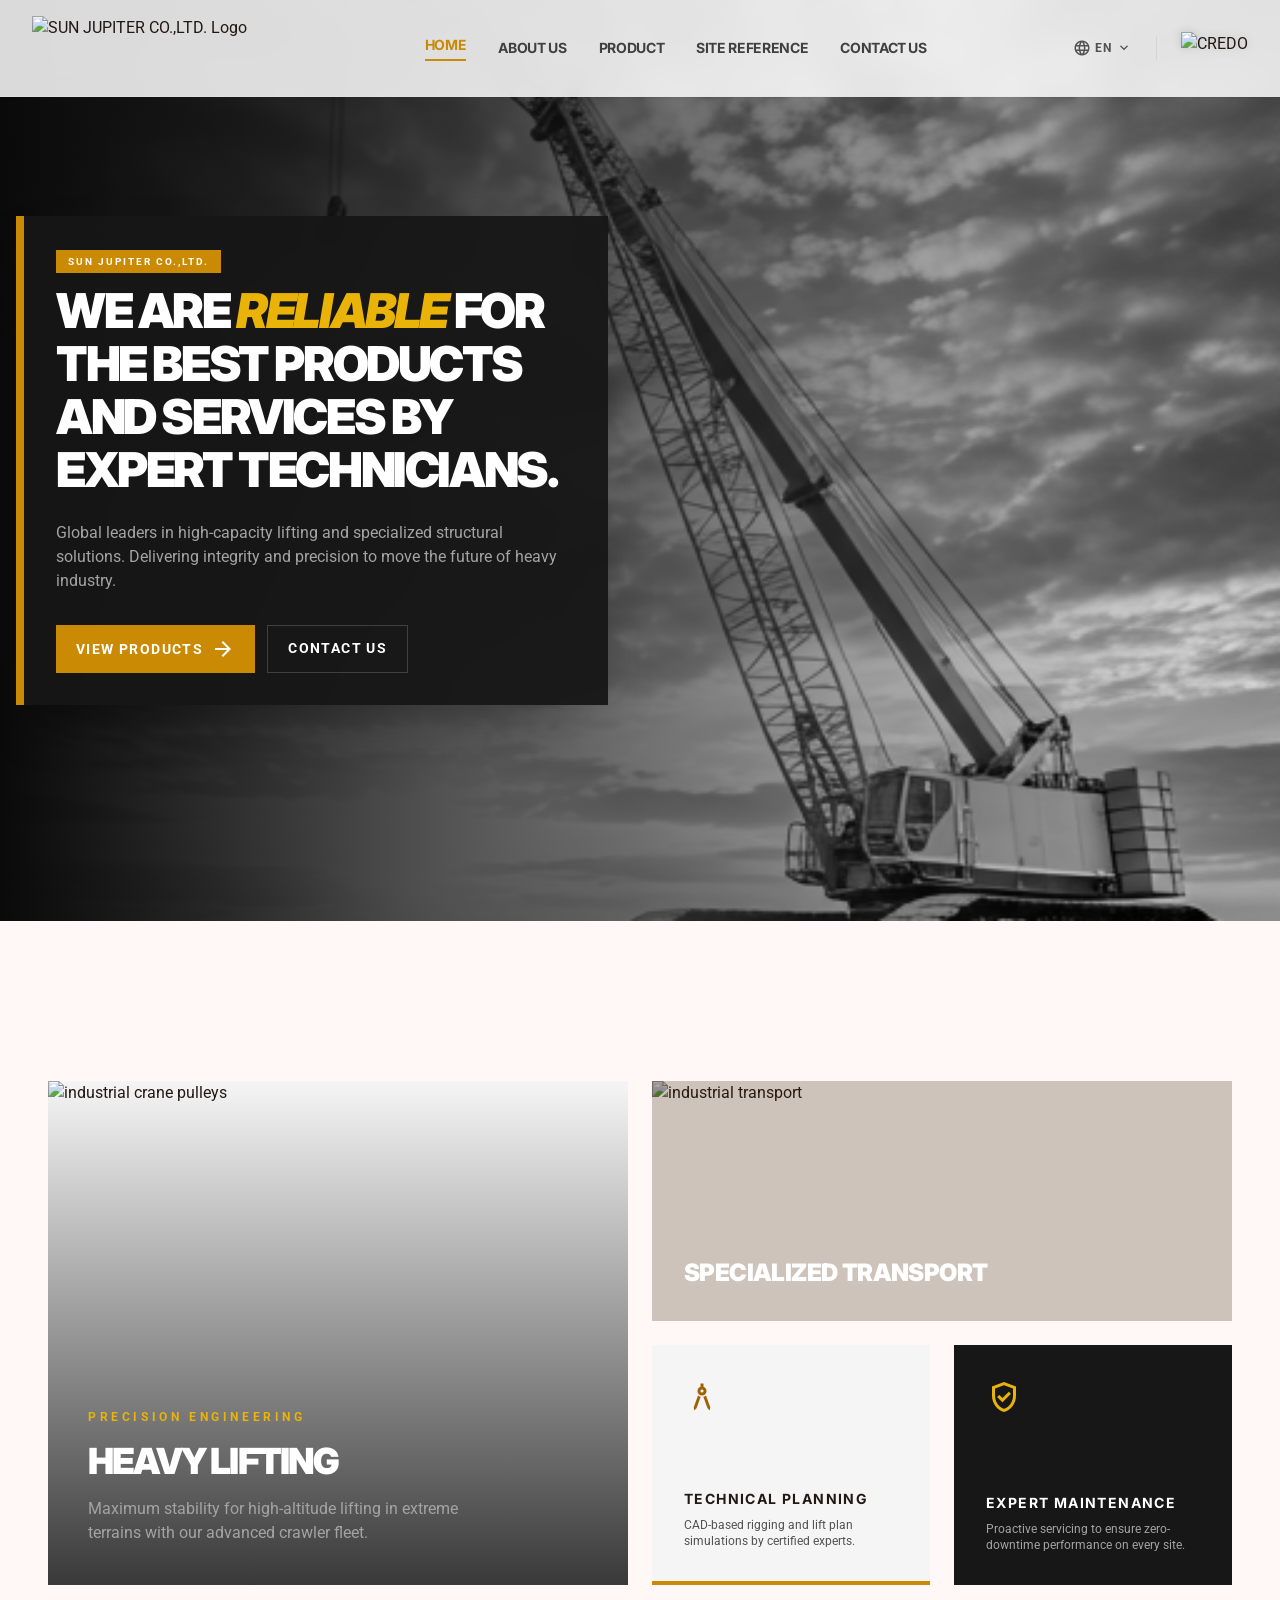
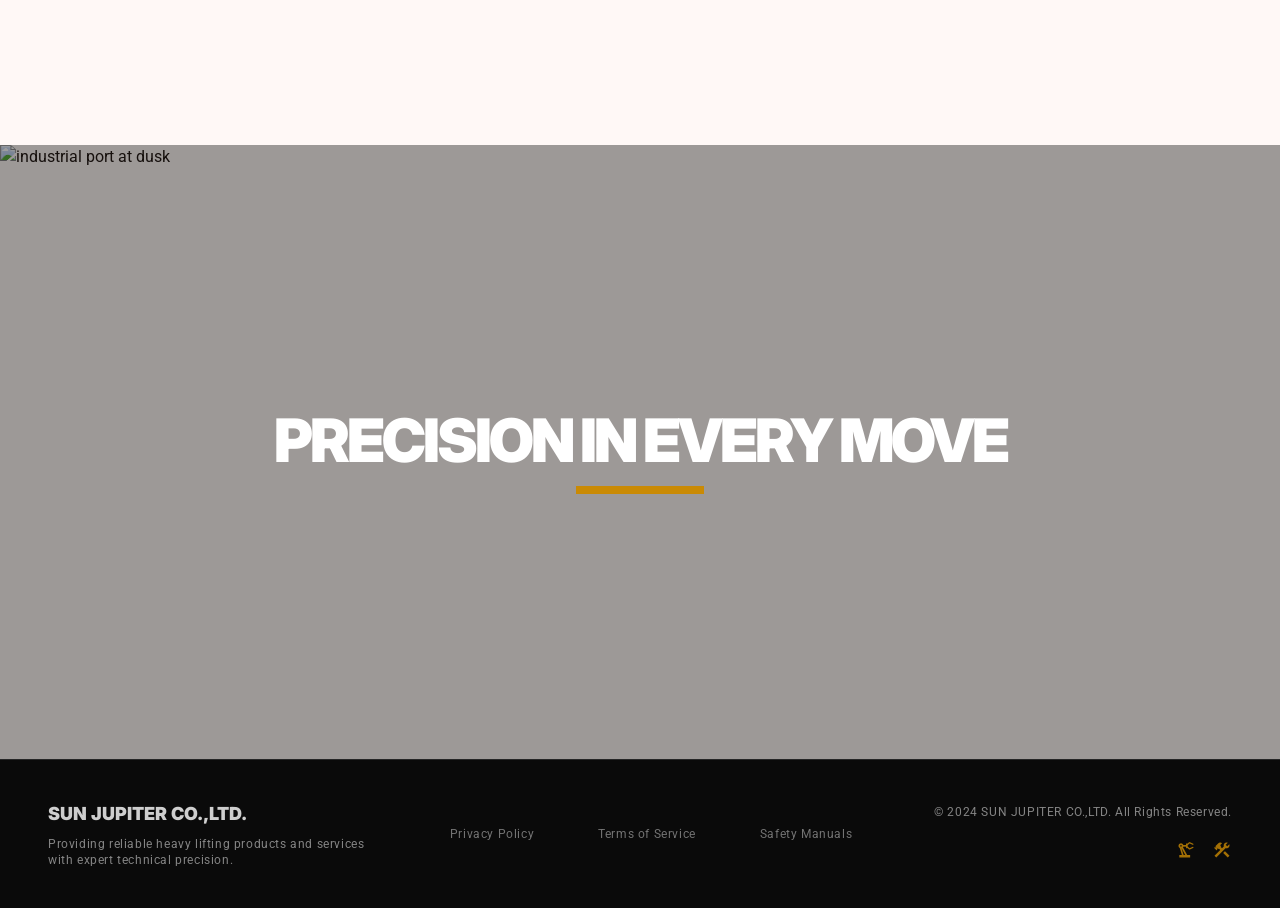
==== index.html @ 63dfa966 "Add files via upload" ====
<!DOCTYPE html>

<html class="light" lang="en"><head>
  <title>บริษัท ซัน จูปิเตอร์ จำกัด | Tower Crane, Construction Hoist, Concrete Machinery, SCM, QLCM, GJJ, ZSC</title>
  <link rel="icon" type="image/png" href="assets/favicon.png"/>
<link rel="preconnect" href="https://fonts.googleapis.com"/>
<link rel="preconnect" href="https://fonts.gstatic.com" crossorigin/>
<meta charset="utf-8"/>
<link rel="preload" as="image" href="assets/hero.webp" fetchpriority="high"/>
<meta content="width=device-width, initial-scale=1.0" name="viewport"/>
<link href="https://fonts.googleapis.com/css2?family=Inter:wght@400;600;700;900&amp;family=Roboto:wght@400;500&amp;display=swap" rel="stylesheet" media="print" onload="this.media='all'"/>
<link href="https://fonts.googleapis.com/css2?family=Material+Symbols+Outlined:wght,FILL@100..700,0..1&amp;display=swap" rel="stylesheet" media="print" onload="this.media='all'"/>
<link rel="stylesheet" href="assets/tailwind.css"/>
<style>
    /* ── Typography & icons ──────────────────────────────────────── */
    .material-symbols-outlined { font-variation-settings: 'FILL' 0, 'wght' 400, 'GRAD' 0, 'opsz' 24; }
    body { font-family: 'Roboto', sans-serif; }
    h1, h2, h3, h4 { font-family: 'Inter', sans-serif; }
</style>

<script id="spa-router">
if (!window.spaRouterLoaded) {
    window.spaRouterLoaded = true;
    window.spaCache = {};

    document.addEventListener('mouseover', (e) => {
        const link = e.target.closest('a');
        if (!link) return;
        const href = link.getAttribute('href');
        if (!href || href.startsWith('http') || href.startsWith('#') || href.startsWith('mailto:')) return;
        
        const cleanHref = href.split('?')[0].split('#')[0];
        if (!window.spaCache[cleanHref]) {
            window.spaCache[cleanHref] = fetch(href).then(r => r.text()).catch(() => null);
        }
    });
    
    window.navigateToSPA = async (url, useTransition = true) => {
        try {
            const cleanUrl = url.split('?')[0].split('#')[0];
            let text;
            if (window.spaCache && window.spaCache[cleanUrl]) {
                text = await window.spaCache[cleanUrl];
            } else {
                const response = await fetch(url);
                text = await response.text();
            }
            if (!text) { window.location.href = url; return; }
            
            const doc = new DOMParser().parseFromString(text, 'text/html');
            
            const performSwap = () => {
                // Extract all script text BEFORE DOM swap (replaceWith moves main out of doc)
                const scriptTexts = Array.from(doc.querySelectorAll('body script:not([src])')).map(s => s.textContent);

                const currentMain = document.querySelector('main');
                const newMain = doc.querySelector('main');
                if (currentMain && newMain) {
                    currentMain.replaceWith(newMain);
                } else {
                    window.location.href = url; return;
                }
                
                const currentNav = document.querySelector('nav');
                const newNav = doc.querySelector('nav');
                if (currentNav && newNav) {
                    currentNav.innerHTML = newNav.innerHTML;
                }

                const currentFooter = document.querySelector('footer');
                const newFooter = doc.querySelector('footer');
                if (currentFooter && newFooter) {
                    currentFooter.replaceWith(newFooter);
                }

                document.title = doc.title;

                // Inject/replace out-of-main body elements from fetched doc (modals, overlays, etc.)
                // These are outside <main> so replaceWith(newMain) doesn't move them automatically
                Array.from(doc.body.children).forEach(el => {
                    const tag = el.tagName.toLowerCase();
                    if (tag === 'script' || tag === 'main' || tag === 'nav' || tag === 'footer' || tag === 'noscript') return;
                    const existingEl = el.id ? document.getElementById(el.id) : null;
                    if (existingEl) {
                        existingEl.replaceWith(el);
                    } else {
                        document.body.appendChild(el);
                    }
                });

                // Re-execute scripts (using pre-extracted text to avoid missing in-main scripts)
                scriptTexts.forEach(text => {
                    const newScript = document.createElement('script');
                    newScript.textContent = text;
                    document.body.appendChild(newScript);
                });

                if (window.tailwind && typeof window.tailwind.refresh === 'function') {
                    window.tailwind.refresh();
                }
                setTimeout(() => {
                    document.querySelectorAll('[class*="animate-"]').forEach(el => {
                        const cls = [...el.classList].find(c => c.startsWith('animate-'));
                        if (cls) { el.classList.remove(cls); void el.offsetWidth; el.classList.add(cls); }
                    });
                    document.querySelectorAll('.slide-in-left').forEach(el => {
                        el.style.animation = 'none';
                        void el.offsetHeight;
                        el.style.animation = '';
                    });
                }, 50);
                // Re-initialize tab UI after SPA swap (ensures brand tabs work without reload)
                setTimeout(() => {
                    const firstTabCard = document.querySelector('.tab-card');
                    if (firstTabCard && typeof switchTab === 'function') {
                        const tabId = firstTabCard.id.replace('tab-', '');
                        switchTab(tabId, false);
                    }
                }, 200);
                
                if (url.includes('#')) {
                    const hash = url.split('#')[1];
                    const target = document.getElementById(hash);
                    if (target) {
                        target.scrollIntoView({ behavior: 'auto', block: 'start' });
                        return;
                    }
                }
                window.scrollTo(0, 0);
                // Re-apply language after SPA swap
                if (window.applyTranslations) window.applyTranslations();
            };

            // Trigger exit animation if hero-slider exists
            const slider = document.getElementById('hero-slider');
            if (slider && useTransition) {
                slider.classList.add('anim-out');
                await new Promise(r => setTimeout(r, 380));
            }

            window.history.pushState({}, '', url);
            if (document.startViewTransition && useTransition) {
                document.startViewTransition(() => performSwap());
            } else {
                performSwap();
            }
            
        } catch (e) {
            window.location.href = url; 
        }
    };
    
    document.addEventListener('click', (e) => {
        if (e.defaultPrevented) return;
        const link = e.target.closest('a');
        if (!link) return;
        const href = link.getAttribute('href');
        if (!href || href.startsWith('http') || href.startsWith('mailto:')) return;
        
        e.preventDefault();
        
        if (href.startsWith('#')) {
            const tgt = document.querySelector(href);
            if (tgt) {
                tgt.scrollIntoView({ behavior: 'smooth' });
                window.history.pushState({}, '', window.location.pathname + href);
            }
            return;
        }

        window.navigateToSPA(href, true);
    });
    
    window.addEventListener('popstate', () => {
        window.location.reload();
    });
}
</script>
<script src="assets/lang.js" defer></script>
  <meta name="description" content="Sun Jupiter Co., Ltd. — leading supplier of construction hoists, tower cranes, and concrete machinery in Thailand. Quality equipment, expert service."/>
  <meta name="robots" content="index, follow"/>
  <link rel="canonical" href="https://www.sunjupiter.co.th/"/>
</head>
<body class="bg-surface text-on-surface antialiased">
<a href="#main-content" class="sr-only focus:not-sr-only focus:fixed focus:top-4 focus:left-4 focus:z-[100] focus:bg-yellow-600 focus:text-white focus:px-4 focus:py-2 focus:font-bold focus:rounded">Skip to main content</a>
<!-- TopNavBar (Updated with components_16 and image_6) -->
<nav aria-label="Main navigation" class="fixed top-0 w-full z-50 bg-white/85 backdrop-blur-md shadow-sm border-b border-neutral-200/50 flex justify-between items-center px-8 py-4 max-w-none transition-all duration-300">
<a href="index.html" class="flex items-center transition-transform hover:scale-105 ml-6" onclick="if(window.navigateToSPA){event.preventDefault();window.navigateToSPA('index.html')}" aria-label="SUN JUPITER CO.,LTD. — Go to homepage">
<img loading="eager" alt="SUN JUPITER CO.,LTD. Logo" class="h-10 md:h-16 w-auto object-contain mobile-logo-sm" src="assets/sunjupiter-logo.webp"/>
</a>
<div class="hidden md:flex items-center space-x-8 font-headline font-bold tracking-tight text-sm uppercase">
<a class="text-yellow-600 border-b-2 border-yellow-600 pb-1 transition-all duration-300" href="index.html">Home</a>
<a class="text-neutral-700 hover:text-yellow-600 transition-colors transition-all duration-300" href="about.html">About Us</a>
<a class="text-neutral-700 hover:text-yellow-600 transition-colors transition-all duration-300" href="product.html">Product</a>
<a class="text-neutral-700 hover:text-yellow-600 transition-colors transition-all duration-300" href="site-reference.html">Site Reference</a>
<a class="text-neutral-700 hover:text-yellow-600 transition-colors transition-all duration-300" href="contact.html">Contact Us</a>
</div>
<div class="flex items-center gap-6">
<div class="mobile-center-abs relative group">
<button class="flex items-center gap-1 text-xs font-bold text-neutral-600 hover:text-yellow-600 uppercase tracking-widest transition-colors py-2" aria-label="Select language" aria-haspopup="true" aria-expanded="false">
<span class="material-symbols-outlined text-[18px]" aria-hidden="true">language</span>
EN
<span class="material-symbols-outlined text-[16px] transition-transform group-hover:rotate-180" aria-hidden="true">expand_more</span>
</button>
<div class="absolute right-0 top-full w-32 bg-white border border-neutral-100 shadow-xl rounded-md overflow-hidden opacity-0 invisible group-hover:opacity-100 group-hover:visible transition-all duration-200">
<a href="#" class="block px-4 py-3 text-xs text-neutral-700 hover:bg-neutral-50 hover:text-yellow-600 font-bold tracking-wider" data-lang="en" onclick="event.preventDefault();window.setLanguage('en')">
English
</a>
<a href="#" class="block px-4 py-3 text-xs text-neutral-700 hover:bg-neutral-50 hover:text-yellow-600 font-bold tracking-wider" data-lang="th" onclick="event.preventDefault();window.setLanguage('th')">
ภาษาไทย
</a>
</div>
</div>
<div class="h-6 w-px bg-neutral-300 hidden md:block"></div>
<img src="assets/credo.webp" alt="CREDO" class="hidden lg:block h-8 w-auto object-contain icon-drop-shadow">
<button class="md:hidden flex flex-col items-center justify-center" id="hamburger-btn" aria-label="Open navigation menu" onclick="toggleNavOverlay(true)" style="gap:5px;width:38px;height:38px;border:2px solid #a3a3a3;border-radius:6px;background:transparent;cursor:pointer;flex-shrink:0;transition:border-color 0.2s" onmouseover="this.style.borderColor='#ca8a04'" onmouseout="this.style.borderColor='#a3a3a3'">
  <span style="display:block;width:16px;height:2px;background:#404040;border-radius:1px"></span>
  <span style="display:block;width:16px;height:2px;background:#404040;border-radius:1px"></span>
  <span style="display:block;width:16px;height:2px;background:#404040;border-radius:1px"></span>
</button>
</div>
</nav>
<div id="nav-overlay" style="display:none;opacity:0;transition:opacity 0.35s ease;position:fixed;inset:0;z-index:60;background:#0a0a0a;flex-direction:column;align-items:center;justify-content:center">
  <button onclick="toggleNavOverlay(false)" aria-label="Close menu" style="position:absolute;top:24px;right:32px;background:none;border:none;cursor:pointer;color:#fff;line-height:1;padding:8px">
    <span class="material-symbols-outlined" style="font-size:32px">close</span>
  </button>
  <div style="display:flex;flex-direction:column;align-items:flex-start;gap:28px;padding:48px 32px">
    <span style="font-size:clamp(28px,5vw,52px);font-weight:900;text-transform:uppercase;letter-spacing:-0.02em;color:#ca8a04">Home</span>
    <a href="about.html" onclick="navOverlayGo(event,'about.html')" style="font-size:clamp(28px,5vw,52px);font-weight:900;text-transform:uppercase;letter-spacing:-0.02em;color:#fff;text-decoration:none;transition:color 0.2s" onmouseover="this.style.color='#ca8a04'" onmouseout="this.style.color='#fff'">About Us</a>
    <a href="product.html" onclick="navOverlayGo(event,'product.html')" style="font-size:clamp(28px,5vw,52px);font-weight:900;text-transform:uppercase;letter-spacing:-0.02em;color:#fff;text-decoration:none;transition:color 0.2s" onmouseover="this.style.color='#ca8a04'" onmouseout="this.style.color='#fff'">Product</a>
    <a href="site-reference.html" onclick="navOverlayGo(event,'site-reference.html')" style="font-size:clamp(28px,5vw,52px);font-weight:900;text-transform:uppercase;letter-spacing:-0.02em;color:#fff;text-decoration:none;transition:color 0.2s" onmouseover="this.style.color='#ca8a04'" onmouseout="this.style.color='#fff'">Site Reference</a>
    <a href="contact.html" onclick="navOverlayGo(event,'contact.html')" style="font-size:clamp(28px,5vw,52px);font-weight:900;text-transform:uppercase;letter-spacing:-0.02em;color:#fff;text-decoration:none;transition:color 0.2s" onmouseover="this.style.color='#ca8a04'" onmouseout="this.style.color='#fff'">Contact Us</a>
  </div>
</div>
<main id="main-content" class="pt-20 md:pt-32">
<!-- Hero Section: Updated text -->
<section class="relative min-h-[500px] md:min-h-[921px] flex items-center overflow-hidden">
<div class="absolute inset-0 z-0">
<img loading="eager" fetchpriority="high" alt="massive industrial crawler crane at dawn with dramatic lighting" class="w-full h-full object-cover grayscale brightness-50" data-alt="massive industrial crawler crane at dawn with dramatic lighting" src="assets/hero.webp" decoding="async"/>
<div class="absolute inset-0 bg-gradient-to-r from-neutral-950 via-neutral-900/60 to-transparent"></div>
</div>
<div class="container mx-auto px-4 md:px-8 relative z-10 grid grid-cols-12 gap-0 md:gap-16 items-center">
<div class="col-span-12 md:col-span-7 lg:col-span-6 bg-neutral-900/95 backdrop-blur-md p-5 md:p-8 shadow-2xl border-l-8 border-yellow-600">
<span class="inline-block px-3 py-1 bg-yellow-600 text-white text-[10px] font-bold uppercase tracking-[0.2em] mb-3 md:mb-4 slide-in-left delay-100">SUN JUPITER CO.,LTD.</span>
<h1 class="text-lg md:text-5xl font-black text-white leading-[1.1] tracking-tighter mb-4 md:mb-6 uppercase slide-in-left delay-200">We are <span class="text-yellow-500 italic">reliable</span> for the best products and services by expert technicians.</h1>
<p class="text-sm md:text-base text-neutral-400 font-body mb-8 max-w-lg leading-relaxed slide-in-left delay-350">Global leaders in high-capacity lifting and specialized structural solutions. Delivering integrity and precision to move the future of heavy industry.</p>
<div class="flex flex-wrap gap-3 md:gap-4 slide-in-left delay-500">
<a href="product.html#expertise-catalog" class="px-5 py-3 md:px-8 md:py-4 bg-yellow-600 text-white font-bold uppercase tracking-widest text-xs md:text-sm rounded-none hover:bg-yellow-500 hover:-translate-y-1 transition-all flex items-center gap-2">
                            View Products <span class="material-symbols-outlined">arrow_forward</span>
</a>
<a href="contact.html" class="px-5 py-3 md:px-8 md:py-4 border border-neutral-700 text-white font-bold uppercase tracking-widest text-xs md:text-sm rounded-none hover:bg-neutral-800 transition-all">
                            Contact Us
</a>
</div>
</div>
</div>
</section>
<!-- Bento Grid: Capabilities -->
<section class="py-32 md:py-40 px-8 bg-surface">
<div class="container mx-auto">
<div class="grid grid-cols-1 md:grid-cols-4 gap-6">
<!-- Large Card -->
<div class="md:col-span-2 md:row-span-2 relative group overflow-hidden bg-neutral-100 min-h-[500px]">
<img loading="lazy" alt="industrial crane pulleys" class="absolute inset-0 w-full h-full object-cover transition-transform duration-700 group-hover:scale-105" data-alt="industrial crane pulleys" src="https://lh3.googleusercontent.com/aida-public/[base64]"/>
<div class="absolute inset-0 bg-gradient-to-t from-neutral-950 to-transparent opacity-80"></div>
<div class="absolute bottom-0 left-0 p-10 text-white">
<span class="text-yellow-500 font-bold tracking-[0.3em] uppercase text-xs mb-4 block">Precision Engineering</span>
<h3 class="text-4xl font-black uppercase mb-4 tracking-tighter">Heavy Lifting</h3>
<p class="text-neutral-400 max-w-sm font-body">Maximum stability for high-altitude lifting in extreme terrains with our advanced crawler fleet.</p>
</div>
</div>
<!-- Top Small Card -->
<div class="md:col-span-2 relative group overflow-hidden bg-neutral-200 h-[240px]">
<img loading="lazy" alt="industrial transport" class="absolute inset-0 w-full h-full object-cover grayscale brightness-75 transition-transform duration-700 group-hover:scale-105" data-alt="industrial transport" src="https://lh3.googleusercontent.com/aida-public/[base64]"/>
<div class="absolute inset-0 bg-yellow-900/20 group-hover:bg-transparent transition-colors"></div>
<div class="absolute inset-0 flex flex-col justify-end p-8">
<h3 class="text-2xl font-black text-white uppercase tracking-tight">Specialized Transport</h3>
</div>
</div>
<!-- Bottom Small Cards -->
<div class="relative group overflow-hidden bg-neutral-100 h-[240px] border-b-4 border-yellow-600">
<div class="p-8 h-full flex flex-col justify-between">
<span class="material-symbols-outlined text-yellow-700 text-4xl" data-weight="fill">architecture</span>
<div>
<h4 class="font-bold uppercase tracking-widest text-sm mb-2">Technical Planning</h4>
<p class="text-xs text-neutral-600 font-body">CAD-based rigging and lift plan simulations by certified experts.</p>
</div>
</div>
</div>
<div class="relative group overflow-hidden bg-neutral-900 h-[240px]">
<div class="p-8 h-full flex flex-col justify-between text-white">
<span class="material-symbols-outlined text-yellow-500 text-4xl" data-weight="fill">verified_user</span>
<div>
<h4 class="font-bold uppercase tracking-widest text-sm mb-2">Expert Maintenance</h4>
<p class="text-xs text-neutral-400 font-body">Proactive servicing to ensure zero-downtime performance on every site.</p>
</div>
</div>
</div>
</div>
</div>
</section>

<!-- Image Full Width Break -->
<section class="w-full h-[614px] relative">
<img loading="lazy" alt="industrial port at dusk" class="w-full h-full object-cover" data-alt="industrial port at dusk" src="https://lh3.googleusercontent.com/aida-public/[base64]"/>
<div class="absolute inset-0 bg-neutral-950/40 mix-blend-multiply"></div>
<div class="absolute inset-0 flex items-center justify-center">
<div class="text-center px-8">
<h2 class="text-4xl md:text-6xl font-black text-white uppercase tracking-tighter mb-4">Precision in Every Move</h2>
<div class="h-2 w-32 bg-yellow-600 mx-auto"></div>
</div>
</div>
</section>
</main>
<!-- Footer (Updated with components_16) -->
<footer class="bg-neutral-950 dark:bg-black w-full border-t border-neutral-800 flex flex-col md:flex-row justify-between items-center px-12 py-10">
<div class="mb-8 md:mb-0 opacity-80 hover:opacity-100 transition-all duration-300">
<span class="text-lg font-black text-white uppercase font-headline">SUN JUPITER CO.,LTD.</span>
<p class="font-['Work_Sans'] text-xs tracking-wider text-neutral-400 mt-2 max-w-xs">Providing reliable heavy lifting products and services with expert technical precision.</p>
</div>
<div class="flex flex-wrap justify-center gap-12 md:gap-16 mb-8 md:mb-0 font-['Work_Sans'] text-xs tracking-wider text-neutral-400">
<a class="text-neutral-500 hover:text-white transition-colors hover:underline decoration-yellow-500" href="#">Privacy Policy</a>
<a class="text-neutral-500 hover:text-white transition-colors hover:underline decoration-yellow-500" href="#">Terms of Service</a>
<a class="text-neutral-500 hover:text-white transition-colors hover:underline decoration-yellow-500" href="#">Safety Manuals</a>
</div>
<div class="text-center md:text-right opacity-80 hover:opacity-100 transition-all duration-300">
<p class="font-['Work_Sans'] text-xs tracking-wider text-neutral-400">© 2024 SUN JUPITER CO.,LTD. All Rights Reserved.</p>
<div class="flex justify-center md:justify-end gap-4 mt-4">
<span class="material-symbols-outlined text-yellow-600 text-xl">precision_manufacturing</span>
<span class="material-symbols-outlined text-yellow-600 text-xl">construction</span>
</div>
</div>
</footer>
<script>
function toggleNavOverlay(open) {
  const overlay = document.getElementById('nav-overlay');
  if (!overlay) return;
  if (open) {
    overlay.style.display = 'flex';
    document.body.style.overflow = 'hidden';
    setTimeout(function() { overlay.style.opacity = '1'; }, 10);
  } else {
    overlay.style.opacity = '0';
    document.body.style.overflow = '';
    setTimeout(function() { overlay.style.display = 'none'; }, 350);
  }
}
function navOverlayGo(e, url) {
  e.preventDefault();
  toggleNavOverlay(false);
  setTimeout(function() {
    window.navigateToSPA ? window.navigateToSPA(url, true) : (window.location.href = url);
  }, 370);
}
</script>
</body></html>
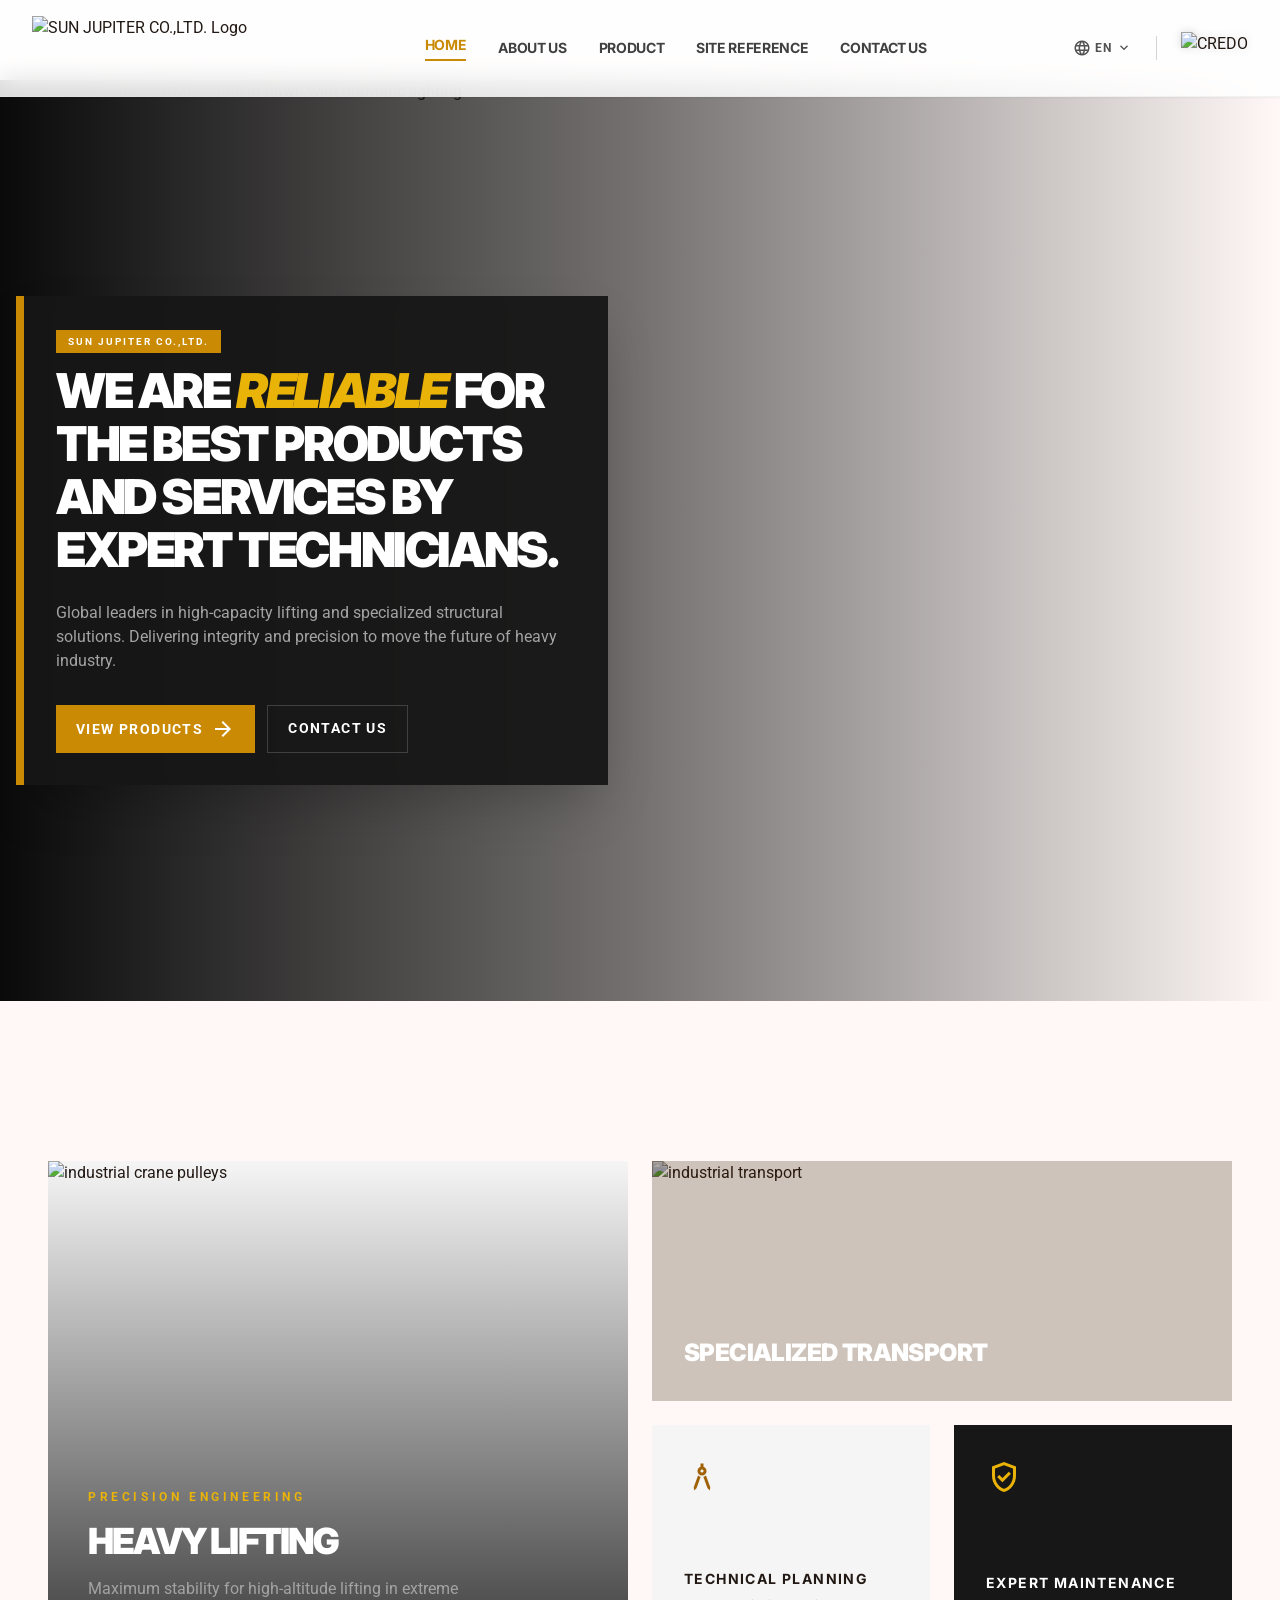
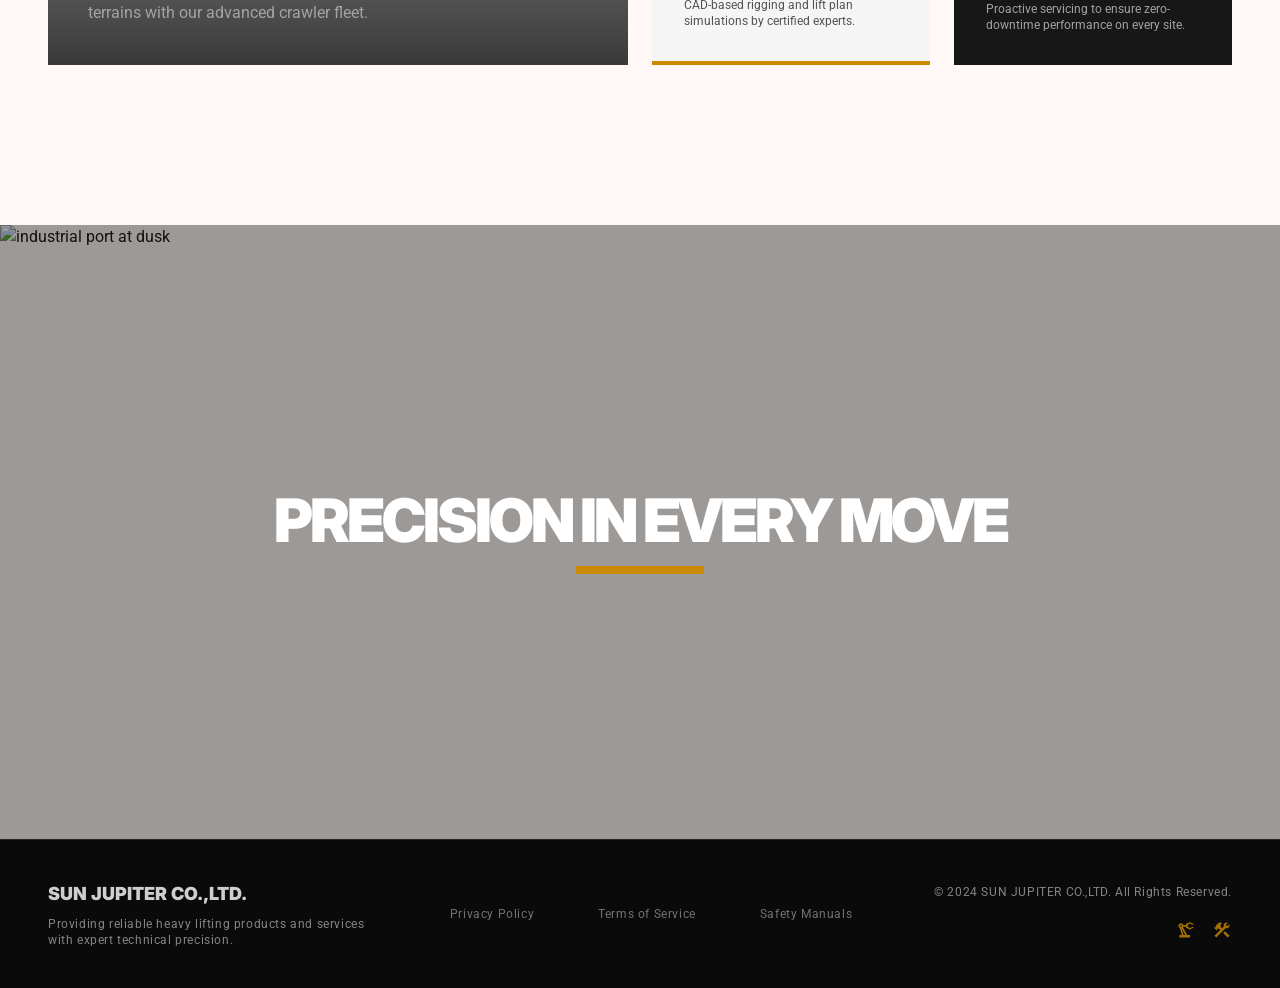
==== commit 25d8c937: "Add files via upload" ====
--- a/index.html
+++ b/index.html
@@ -6,12 +6,19 @@
 <link rel="preconnect" href="https://fonts.googleapis.com"/>
 <link rel="preconnect" href="https://fonts.gstatic.com" crossorigin/>
 <meta charset="utf-8"/>
-<link rel="preload" as="image" href="assets/hero.webp" fetchpriority="high"/>
+<link rel="preload" as="image" href="assets/hero.jpg" fetchpriority="high"/>
 <meta content="width=device-width, initial-scale=1.0" name="viewport"/>
 <link href="https://fonts.googleapis.com/css2?family=Inter:wght@400;600;700;900&amp;family=Roboto:wght@400;500&amp;display=swap" rel="stylesheet" media="print" onload="this.media='all'"/>
 <link href="https://fonts.googleapis.com/css2?family=Material+Symbols+Outlined:wght,FILL@100..700,0..1&amp;display=swap" rel="stylesheet" media="print" onload="this.media='all'"/>
-<link rel="stylesheet" href="assets/tailwind.css"/>
+<link rel="preload" href="assets/tailwind.css" as="style" onload="this.onload=null;this.rel='stylesheet'"/>
+<noscript><link rel="stylesheet" href="assets/tailwind.css"/></noscript>
 <style>
+    /* ── Critical above-the-fold CSS (prevents FOUC) ─────────────── */
+    body { background-color: #fff8f6; margin: 0; }
+    nav { position: fixed; top: 0; width: 100%; z-index: 50; background: rgba(255,255,255,0.85); backdrop-filter: blur(12px); -webkit-backdrop-filter: blur(12px); border-bottom: 1px solid rgba(229,231,235,0.5); display: flex; justify-content: space-between; align-items: center; padding: 1rem 2rem; box-sizing: border-box; }
+    main { padding-top: 5rem; }
+    section.hero-section { position: relative; min-height: 921px; display: flex; align-items: center; overflow: hidden; }
+    section.hero-section img { position: absolute; inset: 0; width: 100%; height: 100%; object-fit: cover; filter: grayscale(1) brightness(0.5); }
     /* ── Typography & icons ──────────────────────────────────────── */
     .material-symbols-outlined { font-variation-settings: 'FILL' 0, 'wght' 400, 'GRAD' 0, 'opsz' 24; }
     body { font-family: 'Roboto', sans-serif; }
@@ -234,9 +241,9 @@
 </div>
 <main id="main-content" class="pt-20 md:pt-32">
 <!-- Hero Section: Updated text -->
-<section class="relative min-h-[500px] md:min-h-[921px] flex items-center overflow-hidden">
+<section class="hero-section relative min-h-[500px] md:min-h-[921px] flex items-center overflow-hidden">
 <div class="absolute inset-0 z-0">
-<img loading="eager" fetchpriority="high" alt="massive industrial crawler crane at dawn with dramatic lighting" class="w-full h-full object-cover grayscale brightness-50" data-alt="massive industrial crawler crane at dawn with dramatic lighting" src="assets/hero.webp" decoding="async"/>
+<img loading="eager" fetchpriority="high" alt="massive industrial crawler crane at dawn with dramatic lighting" class="w-full h-full object-cover grayscale brightness-50" data-alt="massive industrial crawler crane at dawn with dramatic lighting" src="assets/hero.jpg" decoding="async"/>
 <div class="absolute inset-0 bg-gradient-to-r from-neutral-950 via-neutral-900/60 to-transparent"></div>
 </div>
 <div class="container mx-auto px-4 md:px-8 relative z-10 grid grid-cols-12 gap-0 md:gap-16 items-center">
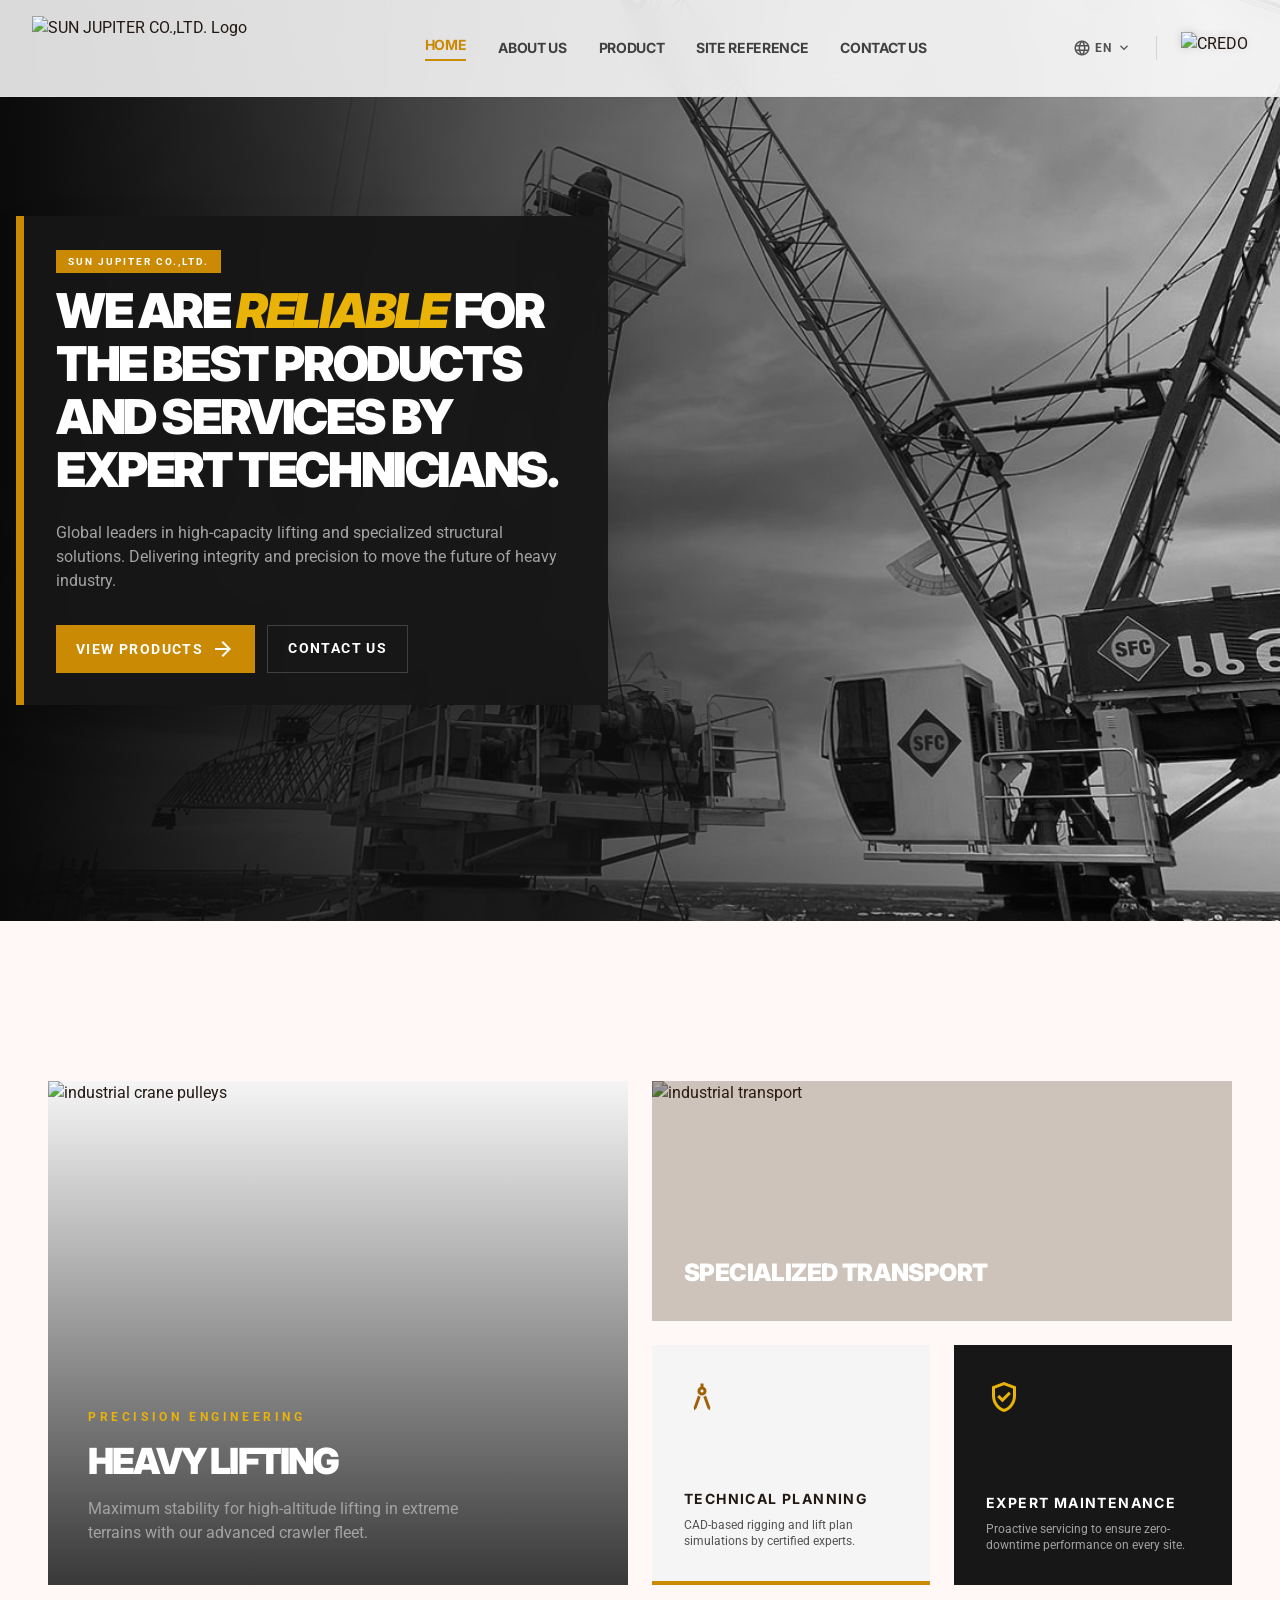
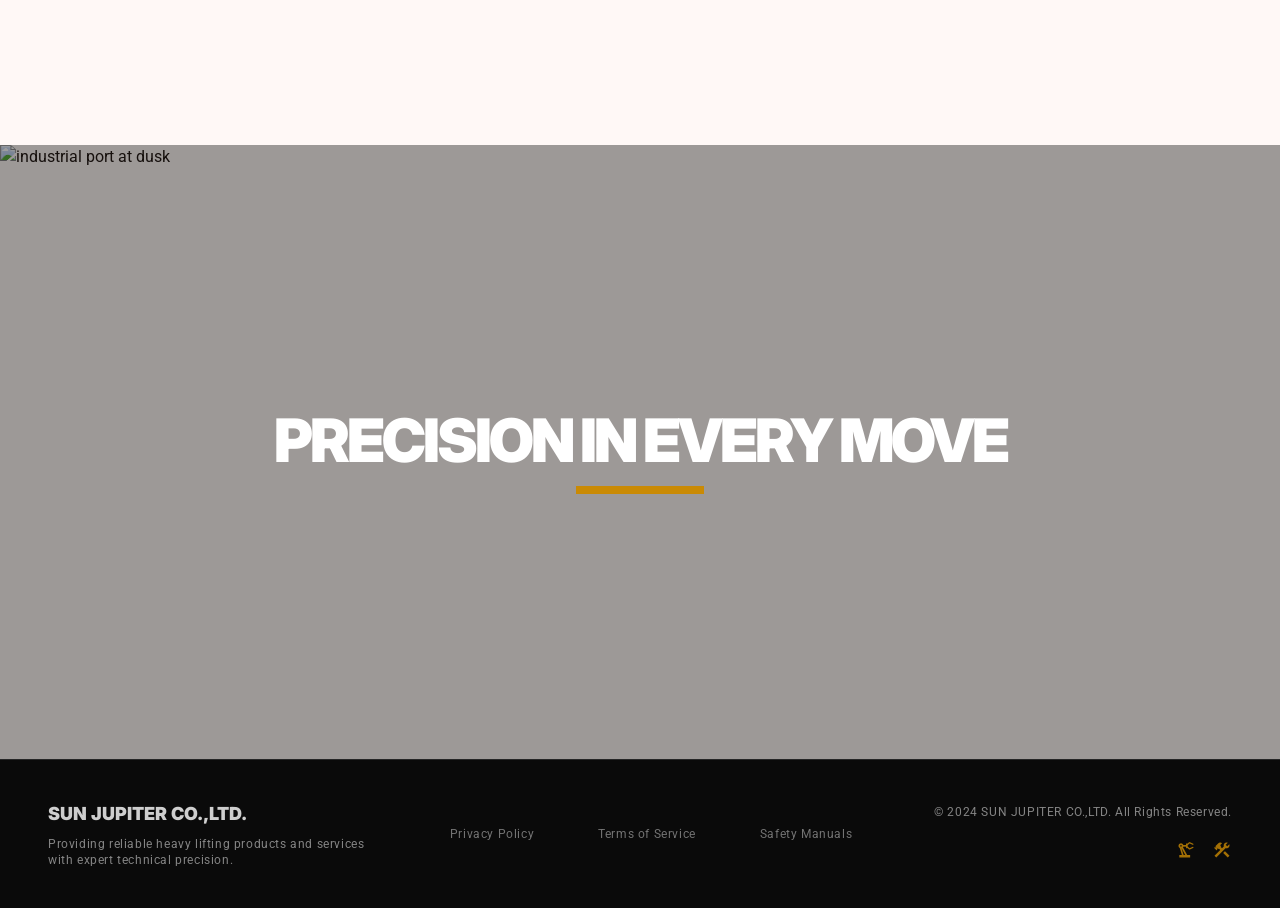
==== commit d9e7ea90: "Add files via upload" ====
--- a/index.html
+++ b/index.html
@@ -1,4 +1,4 @@
-<!DOCTYPE html>
+﻿<!DOCTYPE html>
 
 <html class="light" lang="en"><head>
   <title>บริษัท ซัน จูปิเตอร์ จำกัด | Tower Crane, Construction Hoist, Concrete Machinery, SCM, QLCM, GJJ, ZSC</title>
@@ -10,15 +10,8 @@
 <meta content="width=device-width, initial-scale=1.0" name="viewport"/>
 <link href="https://fonts.googleapis.com/css2?family=Inter:wght@400;600;700;900&amp;family=Roboto:wght@400;500&amp;display=swap" rel="stylesheet" media="print" onload="this.media='all'"/>
 <link href="https://fonts.googleapis.com/css2?family=Material+Symbols+Outlined:wght,FILL@100..700,0..1&amp;display=swap" rel="stylesheet" media="print" onload="this.media='all'"/>
-<link rel="preload" href="assets/tailwind.css" as="style" onload="this.onload=null;this.rel='stylesheet'"/>
-<noscript><link rel="stylesheet" href="assets/tailwind.css"/></noscript>
+<link rel="stylesheet" href="assets/tailwind.css"/>
 <style>
-    /* ── Critical above-the-fold CSS (prevents FOUC) ─────────────── */
-    body { background-color: #fff8f6; margin: 0; }
-    nav { position: fixed; top: 0; width: 100%; z-index: 50; background: rgba(255,255,255,0.85); backdrop-filter: blur(12px); -webkit-backdrop-filter: blur(12px); border-bottom: 1px solid rgba(229,231,235,0.5); display: flex; justify-content: space-between; align-items: center; padding: 1rem 2rem; box-sizing: border-box; }
-    main { padding-top: 5rem; }
-    section.hero-section { position: relative; min-height: 921px; display: flex; align-items: center; overflow: hidden; }
-    section.hero-section img { position: absolute; inset: 0; width: 100%; height: 100%; object-fit: cover; filter: grayscale(1) brightness(0.5); }
     /* ── Typography & icons ──────────────────────────────────────── */
     .material-symbols-outlined { font-variation-settings: 'FILL' 0, 'wght' 400, 'GRAD' 0, 'opsz' 24; }
     body { font-family: 'Roboto', sans-serif; }
@@ -183,7 +176,7 @@
     });
 }
 </script>
-<script src="assets/lang.js" defer></script>
+<script src="assets/lang.js"></script>
   <meta name="description" content="Sun Jupiter Co., Ltd. — leading supplier of construction hoists, tower cranes, and concrete machinery in Thailand. Quality equipment, expert service."/>
   <meta name="robots" content="index, follow"/>
   <link rel="canonical" href="https://www.sunjupiter.co.th/"/>
@@ -241,9 +234,9 @@
 </div>
 <main id="main-content" class="pt-20 md:pt-32">
 <!-- Hero Section: Updated text -->
-<section class="hero-section relative min-h-[500px] md:min-h-[921px] flex items-center overflow-hidden">
+<section class="relative min-h-[500px] md:min-h-[921px] flex items-center overflow-hidden">
 <div class="absolute inset-0 z-0">
-<img loading="eager" fetchpriority="high" alt="massive industrial crawler crane at dawn with dramatic lighting" class="w-full h-full object-cover grayscale brightness-50" data-alt="massive industrial crawler crane at dawn with dramatic lighting" src="assets/hero.jpg" decoding="async"/>
+<img loading="eager" fetchpriority="high" alt="massive industrial crawler crane at dawn with dramatic lighting" class="w-full h-full object-cover grayscale brightness-50" data-alt="massive industrial crawler crane at dawn with dramatic lighting" src="assets/hero-crane.jpg" decoding="async"/>
 <div class="absolute inset-0 bg-gradient-to-r from-neutral-950 via-neutral-900/60 to-transparent"></div>
 </div>
 <div class="container mx-auto px-4 md:px-8 relative z-10 grid grid-cols-12 gap-0 md:gap-16 items-center">
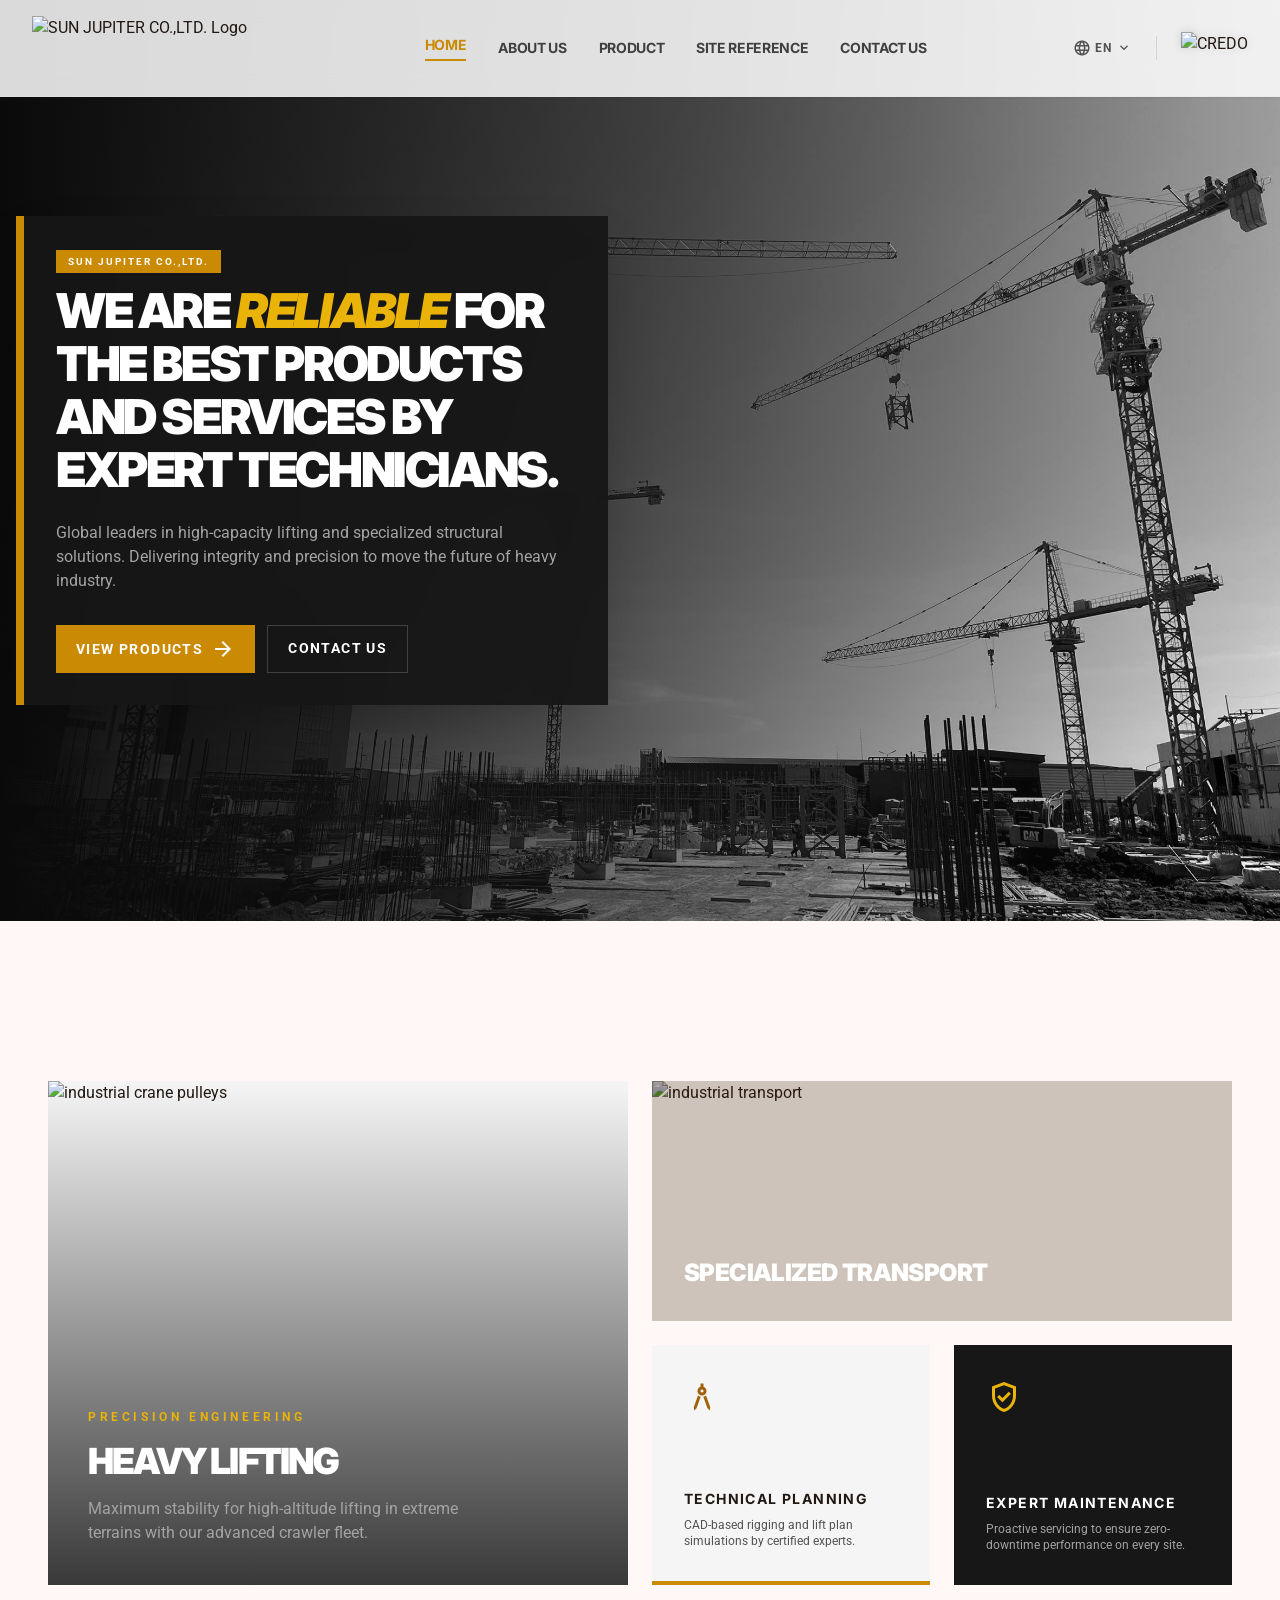
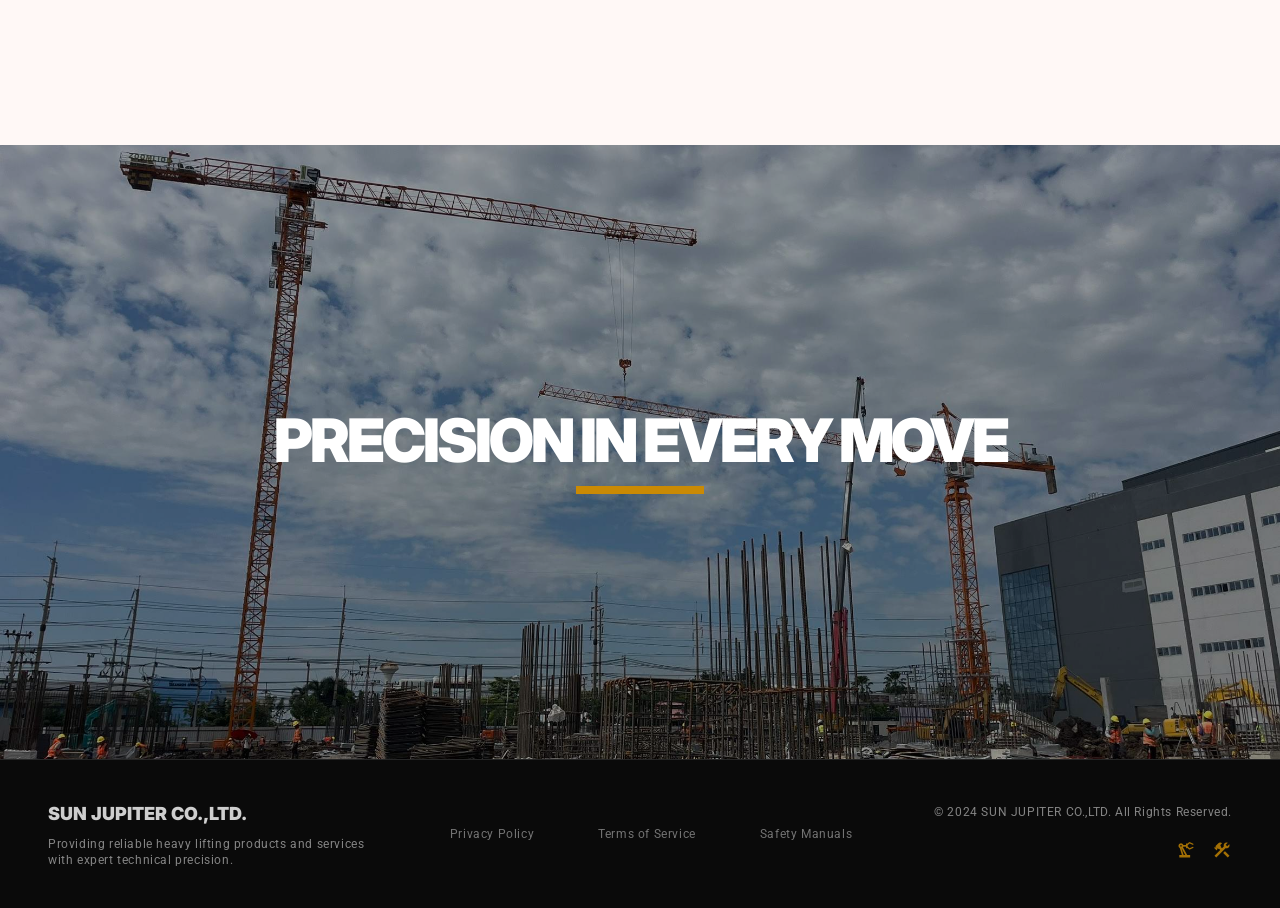
==== commit b2a27002: "Add files via upload" ====
--- a/index.html
+++ b/index.html
@@ -6,7 +6,6 @@
 <link rel="preconnect" href="https://fonts.googleapis.com"/>
 <link rel="preconnect" href="https://fonts.gstatic.com" crossorigin/>
 <meta charset="utf-8"/>
-<link rel="preload" as="image" href="assets/hero.jpg" fetchpriority="high"/>
 <meta content="width=device-width, initial-scale=1.0" name="viewport"/>
 <link href="https://fonts.googleapis.com/css2?family=Inter:wght@400;600;700;900&amp;family=Roboto:wght@400;500&amp;display=swap" rel="stylesheet" media="print" onload="this.media='all'"/>
 <link href="https://fonts.googleapis.com/css2?family=Material+Symbols+Outlined:wght,FILL@100..700,0..1&amp;display=swap" rel="stylesheet" media="print" onload="this.media='all'"/>
@@ -236,7 +235,7 @@
 <!-- Hero Section: Updated text -->
 <section class="relative min-h-[500px] md:min-h-[921px] flex items-center overflow-hidden">
 <div class="absolute inset-0 z-0">
-<img loading="eager" fetchpriority="high" alt="massive industrial crawler crane at dawn with dramatic lighting" class="w-full h-full object-cover grayscale brightness-50" data-alt="massive industrial crawler crane at dawn with dramatic lighting" src="assets/hero-crane.jpg" decoding="async"/>
+<img loading="eager" fetchpriority="high" alt="tower cranes at construction site blue sky" class="w-full h-full object-cover grayscale brightness-50" src="assets/crane-hero-top.jpg" decoding="async"/>
 <div class="absolute inset-0 bg-gradient-to-r from-neutral-950 via-neutral-900/60 to-transparent"></div>
 </div>
 <div class="container mx-auto px-4 md:px-8 relative z-10 grid grid-cols-12 gap-0 md:gap-16 items-center">
@@ -302,7 +301,7 @@
 
 <!-- Image Full Width Break -->
 <section class="w-full h-[614px] relative">
-<img loading="lazy" alt="industrial port at dusk" class="w-full h-full object-cover" data-alt="industrial port at dusk" src="https://lh3.googleusercontent.com/aida-public/[base64]"/>
+<img loading="lazy" alt="tower cranes at construction site cloudy sky" class="w-full h-full object-cover" src="assets/crane-bottom.jpg"/>
 <div class="absolute inset-0 bg-neutral-950/40 mix-blend-multiply"></div>
 <div class="absolute inset-0 flex items-center justify-center">
 <div class="text-center px-8">
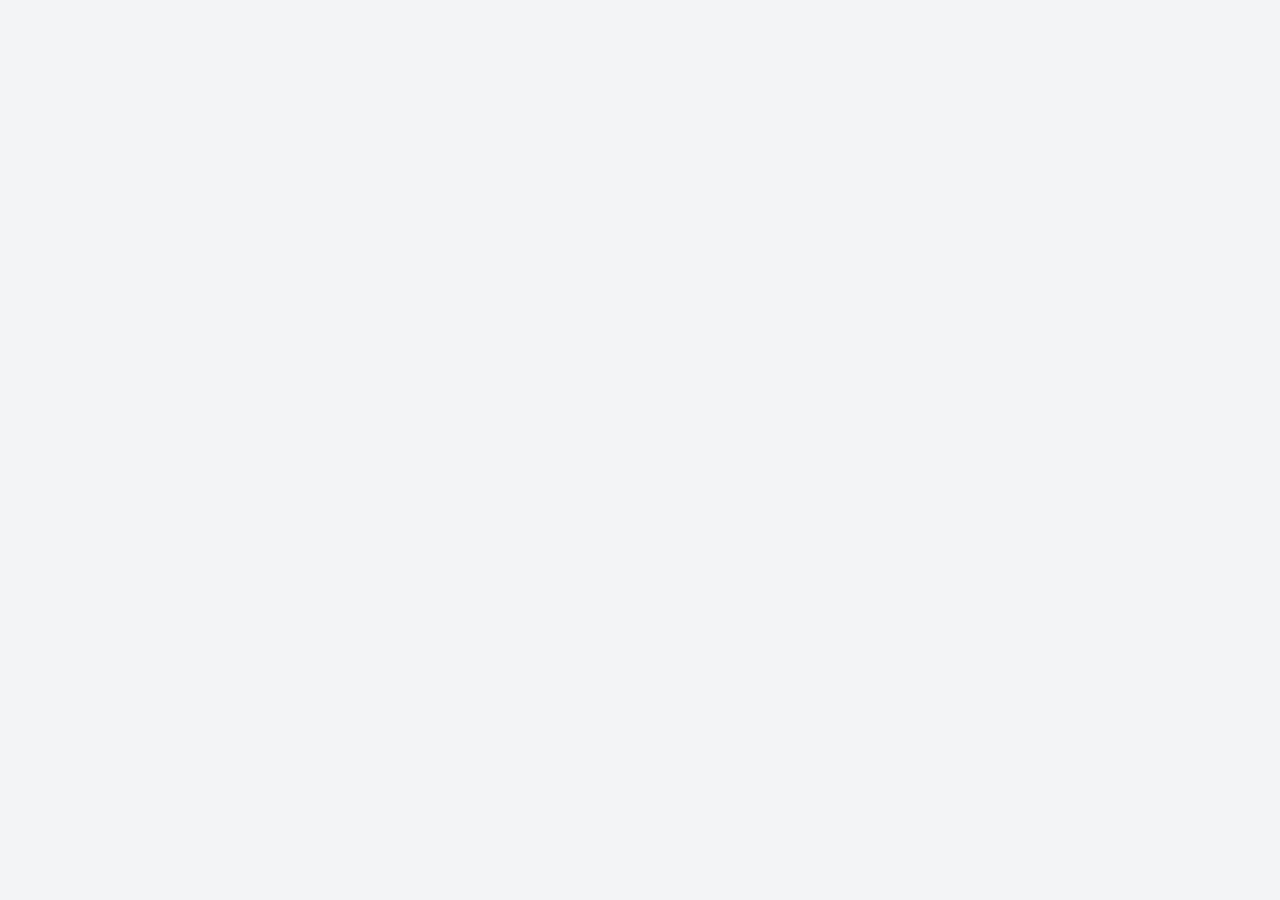
==== commit 2df69789: "Add files via upload" ====
--- a/index.html
+++ b/index.html
@@ -1,357 +1,3464 @@
 ﻿<!DOCTYPE html>
-
-<html class="light" lang="en"><head>
-  <title>บริษัท ซัน จูปิเตอร์ จำกัด | Tower Crane, Construction Hoist, Concrete Machinery, SCM, QLCM, GJJ, ZSC</title>
-  <link rel="icon" type="image/png" href="assets/favicon.png"/>
-<link rel="preconnect" href="https://fonts.googleapis.com"/>
-<link rel="preconnect" href="https://fonts.gstatic.com" crossorigin/>
-<meta charset="utf-8"/>
-<meta content="width=device-width, initial-scale=1.0" name="viewport"/>
-<link href="https://fonts.googleapis.com/css2?family=Inter:wght@400;600;700;900&amp;family=Roboto:wght@400;500&amp;display=swap" rel="stylesheet" media="print" onload="this.media='all'"/>
-<link href="https://fonts.googleapis.com/css2?family=Material+Symbols+Outlined:wght,FILL@100..700,0..1&amp;display=swap" rel="stylesheet" media="print" onload="this.media='all'"/>
-<link rel="stylesheet" href="assets/tailwind.css"/>
+<html lang="th">
+<head>
+<meta charset="UTF-8">
+<meta name="viewport" content="width=device-width,initial-scale=1,maximum-scale=1">
+<title>🔧 ระบบเบิกจ่ายอะไหล่ v8</title>
 <style>
-    /* ── Typography & icons ──────────────────────────────────────── */
-    .material-symbols-outlined { font-variation-settings: 'FILL' 0, 'wght' 400, 'GRAD' 0, 'opsz' 24; }
-    body { font-family: 'Roboto', sans-serif; }
-    h1, h2, h3, h4 { font-family: 'Inter', sans-serif; }
+*{box-sizing:border-box;margin:0;padding:0}
+body{font-family:'Sarabun','Segoe UI',sans-serif;font-size:14px;background:#f3f4f6;color:#1f2937;min-height:100vh}
+button{cursor:pointer;font-family:inherit;font-size:14px;border:none;transition:all .15s}
+input,select,textarea{font-family:inherit;font-size:14px;outline:none}
+table{border-collapse:collapse;width:100%}
+.page-wrap{max-width:1100px;margin:0 auto;padding:0 0 60px}
+.topbar{background:linear-gradient(135deg,#1d4ed8,#4f46e5);color:#fff;padding:12px 16px;display:flex;align-items:center;justify-content:space-between;flex-wrap:wrap;gap:8px;position:sticky;top:0;z-index:100;box-shadow:0 2px 8px rgba(0,0,0,.25)}
+.topbar-left{display:flex;align-items:center;gap:10px}
+.topbar-title{font-weight:800;font-size:15px}
+.topbar-sub{font-size:11px;color:#bfdbfe;margin-top:1px}
+.topbar-right{display:flex;align-items:center;gap:8px}
+.alert-bar{padding:6px 16px 0}
+.alert-btn{display:block;width:100%;text-align:left;font-size:12px;padding:7px 12px;border-radius:8px;border:1px solid;margin-bottom:4px;font-weight:600;background:none;cursor:pointer}
+.alert-yellow{background:#fefce8;border-color:#fde047;color:#854d0e}
+.alert-blue{background:#eff6ff;border-color:#bfdbfe;color:#1e40af}
+.alert-orange{background:#fff7ed;border-color:#fdba74;color:#9a3412}
+.alert-red{background:#fef2f2;border-color:#fca5a5;color:#991b1b}
+.nav{background:#fff;border-bottom:1px solid #e5e7eb;padding:0 16px;overflow-x:auto;white-space:nowrap;scrollbar-width:none;-webkit-overflow-scrolling:touch;touch-action:pan-x}
+.nav::-webkit-scrollbar{display:none}
+.nav-inner{display:inline-flex;gap:4px;padding:8px 0}
+.nav-btn{position:relative;padding:7px 12px;border-radius:8px;font-size:12px;font-weight:600;border:none;background:none;color:#6b7280;white-space:nowrap}
+.nav-btn.active{background:#2563eb;color:#fff;box-shadow:0 1px 4px rgba(37,99,235,.4)}
+.nav-btn:not(.active):hover{background:#f3f4f6}
+.nav-badge{position:absolute;top:-3px;right:-3px;background:#ef4444;color:#fff;font-size:9px;border-radius:50%;width:16px;height:16px;display:flex;align-items:center;justify-content:center;font-weight:700}
+.summary-grid{display:grid;grid-template-columns:repeat(4,1fr);gap:12px;padding:16px}
+@media(max-width:600px){.summary-grid{grid-template-columns:repeat(2,1fr)}}
+.summary-card{border-radius:12px;padding:12px;border:1px solid rgba(0,0,0,.08)}
+.summary-card .num{font-size:28px;font-weight:900;line-height:1}
+.summary-card .lbl{font-size:11px;font-weight:600;margin-top:2px}
+.s-yellow{background:#fefce8;color:#854d0e}.s-orange{background:#fff7ed;color:#9a3412}
+.s-blue{background:#eff6ff;color:#1e40af}.s-green{background:#f0fdf4;color:#166534}.s-red{background:#fef2f2;color:#991b1b}
+.card{background:#fff;border:1px solid #e5e7eb;border-radius:12px;overflow:hidden;box-shadow:0 1px 3px rgba(0,0,0,.07);margin-bottom:12px}
+.card-hdr{display:flex;align-items:center;justify-content:space-between;flex-wrap:wrap;gap:8px;padding:12px 16px;background:#f9fafb;border-bottom:1px solid #e5e7eb}
+.card-hdr-title{font-weight:700;color:#374151}
+.section{padding:16px;display:flex;flex-direction:column;gap:12px}
+.field-label{display:block;font-size:11px;font-weight:600;color:#6b7280;margin-bottom:4px}
+.input{width:100%;border:1px solid #d1d5db;border-radius:8px;padding:8px 12px;font-size:13px;transition:border .15s}
+.input:focus{border-color:#3b82f6;box-shadow:0 0 0 3px rgba(59,130,246,.15)}
+.input-sm{padding:6px 8px;font-size:12px}
+.input-mono{font-family:monospace}
+.input-readonly{background:#f9fafb;color:#6b7280}
+input[type="number"]::-webkit-inner-spin-button,input[type="number"]::-webkit-outer-spin-button{-webkit-appearance:none;margin:0}
+input[type="number"]{-moz-appearance:textfield}
+.grid-2{display:grid;grid-template-columns:1fr 1fr;gap:8px}
+.grid-3{display:grid;grid-template-columns:1fr 1fr 1fr;gap:8px}
+.grid-4{display:grid;grid-template-columns:1fr 1fr 1fr 1fr;gap:8px}
+@media(max-width:600px){.grid-2,.grid-3,.grid-4{grid-template-columns:1fr}}
+.btn{padding:8px 16px;border-radius:8px;font-weight:600;font-size:13px;border:1px solid transparent}
+.btn-primary{background:#2563eb;color:#fff}.btn-primary:hover{background:#1d4ed8}
+.btn-success{background:#16a34a;color:#fff}.btn-success:hover{background:#15803d}
+.btn-danger{background:#dc2626;color:#fff}.btn-danger:hover{background:#b91c1c}
+.btn-orange{background:#ea580c;color:#fff}.btn-orange:hover{background:#c2410c}
+.btn-gray{background:#6b7280;color:#fff}.btn-gray:hover{background:#4b5563}
+.btn-outline{background:none;border:1px solid #d1d5db;color:#374151}.btn-outline:hover{background:#f9fafb}
+.btn-outline-blue{background:none;border:1px solid #93c5fd;color:#1d4ed8}.btn-outline-blue:hover{background:#eff6ff}
+.btn-outline-green{background:none;border:1px solid #86efac;color:#15803d}.btn-outline-green:hover{background:#f0fdf4}
+.btn-outline-orange{background:none;border:1px solid #fdba74;color:#c2410c}.btn-outline-orange:hover{background:#fff7ed}
+.btn-outline-red{background:none;border:1px solid #fca5a5;color:#dc2626}.btn-outline-red:hover{background:#fef2f2}
+.btn-outline-purple{background:none;border:1px solid #c4b5fd;color:#6d28d9}.btn-outline-purple:hover{background:#f5f3ff}
+.btn-sm{padding:5px 10px;font-size:12px;border-radius:6px}
+.btn-full{width:100%}
+.badge{display:inline-flex;align-items:center;padding:2px 8px;border-radius:99px;font-size:11px;font-weight:700}
+.bg-green{background:#dcfce7;color:#166534}.bg-yellow{background:#fef9c3;color:#854d0e}
+.bg-red{background:#fee2e2;color:#991b1b}.bg-blue{background:#dbeafe;color:#1e40af}
+.bg-indigo{background:#e0e7ff;color:#3730a3}.bg-orange{background:#ffedd5;color:#9a3412}
+.bg-purple{background:#f3e8ff;color:#6b21a8}.bg-gray{background:#f3f4f6;color:#6b7280}
+.bg-rose{background:#ffe4e6;color:#9f1239}.bg-teal{background:#ccfbf1;color:#0f766e}
+.bg-amber{background:#fef3c7;color:#92400e}
+.tbl th{background:#f9fafb;padding:8px 12px;text-align:left;font-size:11px;font-weight:700;color:#6b7280;border-bottom:1px solid #e5e7eb}
+.tbl td{padding:8px 12px;border-bottom:1px solid #f3f4f6;vertical-align:middle;font-size:12px}
+.tbl tr:last-child td{border-bottom:none}
+.tbl tr:hover td{background:#f9fafb}
+.right{text-align:right}
+.list-item{padding:12px 16px;border-bottom:1px solid #f3f4f6;display:flex;align-items:flex-start;justify-content:space-between;gap:8px;flex-wrap:wrap}
+.list-item:last-child{border-bottom:none}
+.list-item-clickable{cursor:pointer}.list-item-clickable:hover{background:#f9fafb}
+.expand-panel{padding:12px 16px;background:#f9fafb;border-top:1px solid #f3f4f6}
+.err{background:#fef2f2;border:1px solid #fca5a5;border-radius:8px;padding:10px 12px;color:#dc2626;font-size:12px}
+.succ{background:#f0fdf4;border:1px solid #86efac;border-radius:8px;padding:10px 12px;color:#16a34a;font-size:12px}
+.info-box{padding:8px 12px;border-radius:8px;font-size:12px;font-weight:600}
+.info-blue{background:#eff6ff;color:#1d4ed8;border:1px solid #bfdbfe}
+.info-orange{background:#fff7ed;color:#c2410c;border:1px solid #fdba74}
+.info-purple{background:#f5f3ff;color:#6d28d9;border:1px solid #ddd6fe}
+.info-red{background:#fef2f2;color:#dc2626;border:1px solid #fca5a5}
+.info-green{background:#f0fdf4;color:#15803d;border:1px solid #86efac}
+.info-amber{background:#fffbeb;color:#92400e;border:1px solid #fde68a}
+.line-box{border:1px solid #e5e7eb;border-radius:10px;padding:10px;background:#f9fafb;margin-bottom:6px}
+.line-box-hdr{display:flex;justify-content:space-between;margin-bottom:6px}
+.modal-backdrop{position:fixed;inset:0;background:rgba(0,0,0,.45);display:flex;align-items:center;justify-content:center;z-index:999;padding:16px}
+.modal{background:#fff;border-radius:16px;box-shadow:0 20px 60px rgba(0,0,0,.3);width:100%;max-width:540px;padding:24px;max-height:90vh;overflow-y:auto}
+.modal-title{font-size:17px;font-weight:800;color:#1f2937;margin-bottom:10px}
+.modal-footer{display:flex;gap:8px;justify-content:flex-end;margin-top:16px}
+.login-wrap{min-height:100vh;background:linear-gradient(135deg,#1d4ed8,#4f46e5);display:flex;align-items:center;justify-content:center;padding:16px}
+.login-card{background:#fff;border-radius:20px;box-shadow:0 20px 60px rgba(0,0,0,.25);width:100%;max-width:400px;padding:32px}
+.login-icon{font-size:48px;text-align:center;margin-bottom:8px}
+.login-title{font-size:20px;font-weight:900;text-align:center;color:#1f2937}
+.login-sub{font-size:11px;color:#9ca3af;text-align:center;margin-bottom:20px}
+.role-btn{width:100%;border:2px solid #e5e7eb;border-radius:12px;padding:9px 14px;text-align:left;display:flex;align-items:center;gap:10px;background:#fff;margin-bottom:6px;transition:all .15s}
+.role-btn.selected{border-color:#2563eb;background:#eff6ff}
+.role-btn:hover:not(.selected){border-color:#d1d5db}
+.role-btn-icon{font-size:20px}
+.role-btn-name{font-weight:700;font-size:13px;color:#1f2937}
+.role-btn-desc{font-size:10px;color:#9ca3af}
+.job-detail{background:#f0f9ff;border-top:1px solid #bae6fd;padding:12px 16px}
+.stock-crit{background:#fef2f2 !important}
+.row{display:flex;flex-wrap:wrap;gap:6px;align-items:center}
+.text-xs{font-size:11px}.text-sm{font-size:12px}.text-gray{color:#9ca3af}.text-red{color:#dc2626}
+.font-mono{font-family:monospace}.font-bold{font-weight:700}
+.pin-input{letter-spacing:6px;font-size:20px;text-align:center;font-weight:900;width:140px}
+.user-disabled{opacity:.5;background:#f9fafb}
+.stock-badge-warn{display:inline-block;padding:2px 8px;border-radius:99px;font-size:11px;font-weight:700;background:#fee2e2;color:#991b1b}
+.stock-badge-ok{display:inline-block;padding:2px 8px;border-radius:99px;font-size:11px;font-weight:700;background:#dcfce7;color:#166534}
+/* ── Searchable Part Selector ─────────────────────────────── */
+.part-search-wrap{position:relative}
+.part-search-input{width:100%;padding:7px 32px 7px 10px;border:1px solid #d1d5db;border-radius:6px;font-size:13px;background:#fff;box-sizing:border-box}
+.part-search-input:focus{outline:none;border-color:#3b82f6;box-shadow:0 0 0 3px rgba(59,130,246,.15)}
+.part-search-input.has-value{border-color:#10b981;background:#f0fdf4}
+.part-search-clear{position:absolute;right:8px;top:50%;transform:translateY(-50%);cursor:pointer;color:#9ca3af;font-size:16px;line-height:1;padding:2px 4px}
+.part-search-clear:hover{color:#ef4444}
+.part-dropdown{position:absolute;z-index:200;left:0;right:0;top:calc(100% + 2px);background:#fff;border:1px solid #d1d5db;border-radius:8px;box-shadow:0 8px 24px rgba(0,0,0,.12);max-height:260px;overflow-y:auto}
+.part-option{padding:8px 12px;cursor:pointer;border-bottom:1px solid #f3f4f6;display:flex;gap:10px;align-items:center}
+.part-option:last-child{border-bottom:none}
+.part-option:hover{background:#eff6ff}
+.part-option .po-code{font-family:monospace;font-size:11px;color:#6b7280;white-space:nowrap}
+.part-option .po-name{font-size:13px;flex:1}
+.part-option .po-stock{font-size:11px;color:#6b7280;white-space:nowrap}
+.part-option .po-warn{color:#dc2626;font-weight:700}
+.photo-row{display:flex;gap:8px;flex-wrap:wrap;margin-bottom:10px}
+.photo-thumb{width:80px;height:80px;object-fit:cover;border-radius:8px;border:1px solid #e5e7eb;cursor:pointer}
+.photo-add{width:80px;height:80px;border:2px dashed #d1d5db;border-radius:8px;display:flex;align-items:center;justify-content:center;cursor:pointer;color:#9ca3af;font-size:28px;background:#f9fafb;flex-shrink:0}
+.photo-add:hover{border-color:#3b82f6;color:#3b82f6;background:#eff6ff}
+.sfw{position:relative;display:block;width:100%}
+.sfw-btn{display:flex;align-items:center;gap:6px;justify-content:space-between;cursor:pointer;width:100%;text-align:left}
+.sfw-drop{position:absolute;right:0;top:calc(100% + 4px);background:#fff;border:1px solid #d1d5db;border-radius:8px;box-shadow:0 8px 24px rgba(0,0,0,.12);z-index:300;min-width:160px;overflow:hidden}
+.sfw-opt{padding:10px 14px;cursor:pointer;font-size:13px;white-space:nowrap;border-bottom:1px solid #f3f4f6}
+.sfw-opt:last-child{border-bottom:none}
+.sfw-opt:hover,.sfw-opt.active{background:#eff6ff}
+.sfw-opt.active{font-weight:700;color:#2563eb}
+.part-selected-tag{display:inline-flex;align-items:center;gap:6px;background:#eff6ff;border:1px solid #bfdbfe;border-radius:6px;padding:5px 10px;font-size:12px}
+.part-selected-tag .pt-code{font-family:monospace;color:#1d4ed8;font-weight:700}
+.part-selected-tag .pt-name{color:#374151}
+/* ── Pagination ───────────────────────────────────────────── */
+.pager{display:flex;align-items:center;gap:6px;flex-wrap:wrap;padding:10px 0 4px}
+.pager-btn{padding:4px 12px;border:1px solid #d1d5db;border-radius:6px;background:#fff;cursor:pointer;font-size:12px}
+.pager-btn:hover:not(:disabled){background:#eff6ff;border-color:#3b82f6}
+.pager-btn:disabled{opacity:.4;cursor:default}
+.pager-info{font-size:12px;color:#6b7280}
 </style>
-
-<script id="spa-router">
-if (!window.spaRouterLoaded) {
-    window.spaRouterLoaded = true;
-    window.spaCache = {};
-
-    document.addEventListener('mouseover', (e) => {
-        const link = e.target.closest('a');
-        if (!link) return;
-        const href = link.getAttribute('href');
-        if (!href || href.startsWith('http') || href.startsWith('#') || href.startsWith('mailto:')) return;
-        
-        const cleanHref = href.split('?')[0].split('#')[0];
-        if (!window.spaCache[cleanHref]) {
-            window.spaCache[cleanHref] = fetch(href).then(r => r.text()).catch(() => null);
-        }
+</head>
+<body>
+<div id="app"></div>
+<!-- 🔥 Firebase SDK -->
+<script src="https://www.gstatic.com/firebasejs/10.12.2/firebase-app-compat.js"></script>
+<script src="https://www.gstatic.com/firebasejs/10.12.2/firebase-database-compat.js"></script>
+<script>
+'use strict';
+
+// ════════════════════════════════════════════════════════════════════
+// 🔥 FIREBASE CONFIG — กรอก Config ของคุณด้านล่างนี้
+// วิธีขอ Config:
+//   1. ไปที่ https://console.firebase.google.com
+//   2. สร้าง Project ใหม่ (หรือเลือก Project ที่มีอยู่)
+//   3. Project Settings → Your apps → Add app → Web (</>)
+//   4. Copy firebaseConfig มาวางด้านล่าง
+//   5. เปิด Realtime Database → Create database → Start in test mode
+// ════════════════════════════════════════════════════════════════════
+const firebaseConfig = {
+  apiKey:            "AIzaSyC_Uko8FtQAdRQ99w2s_aYyFMelHYgXDEM",
+  authDomain:        "sunjupiterstore.firebaseapp.com",
+  databaseURL:       "https://sunjupiterstore-default-rtdb.asia-southeast1.firebasedatabase.app",
+  projectId:         "sunjupiterstore",
+  storageBucket:     "sunjupiterstore.firebasestorage.app",
+  messagingSenderId: "939875044441",
+  appId:             "1:939875044441:web:f98b62e60edf5cc5f7b548"
+};
+firebase.initializeApp(firebaseConfig);
+
+// Keys ที่ต้องบันทึกลง Firebase (ข้อมูลหลัก ไม่รวม UI state)
+const DB_KEYS = ['users','parts','stockLog','locations','machineTypes','customers','jobs','reqs','returns','companyName'];
+
+function saveDB(){
+  const data={};
+  DB_KEYS.forEach(k=>{ data[k] = S[k]||[]; });
+  firebase.database().ref('appdata').set(data).catch(e=>console.error('Firebase save error:',e));
+}
+
+// ─── Constants ────────────────────────────────────────────────────────────────
+const ADMIN_PIN = '2525';
+const LOGO_URI = '[data-uri]';
+const DEPARTMENTS = ['แผนกช่อมบำรุง','แผนกขายและบริการ','แผนกคลังสินค้าคลอง8'];
+const POSITIONS   = ['พนักงาน/ช่างฝ่ายบริการ','พนักงาน/ช่างฝ่ายซ่อมบำรุง','วิศวกรหัวหน้างาน/ฝ่ายซ่อมบำรุง','พนักงาน/แผนกสโตร์/Storeadmin'];
+const ROLE_DEFS = {
+  user:     {icon:'👷',name:'ผู้เบิก',       desc:'เบิก / คืนสินค้า / ดูรายการตัวเอง',  cls:'bg-blue'},
+  approver: {icon:'✅',name:'ผู้อนุมัติ',    desc:'อนุมัติ / Job / รายงาน / Export',    cls:'bg-indigo'},
+  store:    {icon:'🏭',name:'สโตร์ / คลัง', desc:'จัดของ / ตัดสต็อก / เสนอสั่งซื้อ',  cls:'bg-green'},
+  admin:    {icon:'🔧',name:'ผู้ดูแลระบบ',  desc:'จัดการผู้ใช้ / สต็อก / ข้อมูลพื้นฐาน',cls:'bg-amber'},
+};
+const DEFAULT_LOCATIONS = [
+  'งานโครงสร้างเหล็ก (บูม/ชฐา/จิ๊บท้าย/คอสวิง/แมส/ตะแกรง)',
+  'งานซ่อมตู้โดยสารลิฟท์/ตู้ควบคุมเครน',
+  'งานซ่อมแท่นเกียร์ชุดส่งกำลัง hoist (crane/derrick)',
+  'งานซ่อมแท่นเกียร์ชุดส่งกำลัง luffing/trolley (crane/derrick)',
+  'งานซ่อมชุดขับเคลื่อนคอสวิง (crane/derrick)',
+  'งานซ่อมชุดตู้ไฟระบบคอนโทรล แบบ 1 ระบบ (crane/derrick)',
+  'งานซ่อมชุดตู้ไฟระบบคอนโทรล แบบ 2 ระบบ (crane/derrick)',
+  'งานซ่อมระบบตู้ไฟสตาร์ทและสวิง (crane/derrick)',
+  'งานซ่อมระบบตู้ไฟลิฟท์กอลสร้าง',
+  'งานซ่อมชุดปั้มเบรคเซฟตี้ (crane/derrick)','อื่นๆ'
+];
+const DEFAULT_MACHINE_TYPES = ['Towercrane','Derrick crane','Passenger Hoist'];
+const STOCK_WARN_LEVEL = 10;
+const STATUS = {
+  pending:  {label:'รออนุมัติ',   cls:'bg-yellow',icon:'⏳'},
+  approved: {label:'อนุมัติแล้ว', cls:'bg-blue',  icon:'✅'},
+  preparing:{label:'กำลังจัดของ', cls:'bg-orange',icon:'📦'},
+  issued:   {label:'จ่ายแล้ว',    cls:'bg-green', icon:'✔️'},
+  rejected: {label:'ปฏิเสธ',      cls:'bg-red',   icon:'❌'},
+};
+
+// ─── Helpers ──────────────────────────────────────────────────────────────────
+const nowISO  = () => new Date().toISOString();
+const fmtDT   = iso => { try{const d=new Date(iso);return d.toLocaleDateString('th-TH',{year:'numeric',month:'short',day:'numeric'})+' '+d.toLocaleTimeString('th-TH',{hour:'2-digit',minute:'2-digit'});}catch(e){return iso||'';} };
+const fmtDate = iso => { try{return new Date(iso).toLocaleDateString('th-TH',{year:'numeric',month:'short',day:'numeric'});}catch(e){return iso||'';} };
+const isoDay  = iso => { try{return iso.slice(0,10);}catch(e){return '';} };
+const esc = s => String(s||'').replace(/&/g,'&amp;').replace(/</g,'&lt;').replace(/>/g,'&gt;').replace(/"/g,'&quot;');
+let _seq=1; const genId=p=>`${p}-${String(_seq++).padStart(4,'0')}`;
+
+// ─── State ────────────────────────────────────────────────────────────────────
+const S = {
+  user:null, tab:null,
+  users:[], // {id,name,dept,position,role:'user'|'approver'|'store',pin,status}
+  parts:[
+    {id:1,code:'SP-001',name:'น็อตหัวหกเหลี่ยม M8',  unit:'ตัว', stock:200,minStock:10},
+    {id:2,code:'SP-002',name:'สายพานร่อง A-50',        unit:'เส้น',stock:15, minStock:10},
+    {id:3,code:'SP-003',name:'ลูกปืน 6205',            unit:'ลูก', stock:30, minStock:10},
+    {id:4,code:'SP-004',name:'ฟิวส์ 10A',              unit:'ตัว', stock:80, minStock:10},
+    {id:5,code:'SP-005',name:'น้ำมันหล่อลื่น 1L',      unit:'ขวด',stock:25, minStock:10},
+    {id:6,code:'SP-006',name:'แผ่นยางกันสั่น',         unit:'แผ่น',stock:50, minStock:10},
+    {id:7,code:'SP-007',name:'สกรูสแตนเลส M6',        unit:'ตัว', stock:500,minStock:10},
+    {id:8,code:'SP-008',name:'ปะเก็นซิลิโคน',          unit:'ชุด', stock:12, minStock:10},
+    {id:9,code:'SP-009',name:'แบริ่งเม็ดกลม 6208',     unit:'ลูก', stock:20, minStock:10},
+    {id:10,code:'SP-010',name:'ลวดสลิง 6mm (10ม.)',   unit:'ม้วน',stock:8,  minStock:10},
+  ],
+  stockLog:[], // {id,partId,partCode,partName,prevStock,newStock,delta,note,by,at} — admin only
+  locations:[...DEFAULT_LOCATIONS],
+  machineTypes:[...DEFAULT_MACHINE_TYPES],
+  customers:[],
+  jobs:[], // {id,code,desc,machineId,customerId,machineType,status,createdAt,closedAt}
+  reqs:[], // {id,jobId,createdBy,dept,status,items,note,createdAt,...}
+  returns:[],
+  expanded:{},jobExpanded:{},
+  createLines:[{id:1,partId:'',qty:1,location:''}],
+  createJob:'',createNote:'',
+  modal:null,
+  filterStatus:'all',filterJob:'all',myJobFilter:'all',
+  storeTab:'approved',jobTab:'open',
+  searchStock:'',filterStockStatus:'all',
+  settingsTab:'users',adminStockTab:'list',
+  rptType:'all',rptDate:'',rptPartCode:'',rptFrom:'',rptTo:'',rptApplied:null,
+  rptMode:'req',rptJobSel:null,
+  storeHistFt:'all',storeHistDate:'',storeHistFrom:'',storeHistTo:'',storeHistJob:'all',storeHistQ:'',
+  _lineSearch:{},   // lineId -> search text while typing
+  _lineDropOpen:'', // lineId of open dropdown
+  _stockStatusOpen:false, // custom stock filter dropdown
+  stockPage:0, adminStockPage:0, // pagination
+  companyName:'บริษัท ABC จำกัด',
+  _loginRole:'user',_loginErr:null,_loginAdminName:'',
+  _userErr:null,_jobErr:null,_createErr:null,_createOk:null,
+  _stockErr:null,_stockOk:null,_adjErr:null,_adjOk:null,_issuePhotoErr:null,
+  _custErr:null,_locErr:null,_machErr:null,
+  _editPartId:null,
+  expandedCustomer:null,
+  _custMachErr:null,
+  _editCustMachId:null,
+  _jCustSel:'',_jCustOpen:false,
+};
+function setState(p){Object.assign(S,p);if(DB_KEYS.some(k=>k in p))saveDB();render();}
+
+// --- SEED DATA ---
+const SEED_PARTS = [{"id":"A-1151","code":"A-1151","name":"LED (TP-PL-R- 3W)","unit":"ชิ้น","stock":3,"minStock":2},{"id":"A-1152","code":"A-1152","name":"ไฟ LED 9W 6000K E27","unit":"ชิ้น","stock":0,"minStock":2},{"id":"A-1153","code":"A-1153","name":"ไฟ LED 7W 6000K E27","unit":"ชิ้น","stock":0,"minStock":2},{"id":"A-1154","code":"A-1154","name":"ไฟ LED 3W 6000K E27","unit":"ชิ้น","stock":0,"minStock":2},{"id":"A-1155","code":"A-1155","name":"ไฟ LED 5W 6000K E27","unit":"ชิ้น","stock":0,"minStock":2},{"id":"A-1156","code":"A-1156","name":"ไฟ LED 10w 6400K E27","unit":"ชิ้น","stock":3,"minStock":2},{"id":"A-1157","code":"A-1157","name":"ไฟ LED 36w 6000K E27","unit":"ชิ้น","stock":9,"minStock":2},{"id":"A-1158","code":"A-1158","name":"ไฟ LED 25W 6000K E27","unit":"ชิ้น","stock":9,"minStock":2},{"id":"A-1159","code":"A-1159","name":"ไฟ LED 12W 6400K E27","unit":"ชิ้น","stock":3,"minStock":2},{"id":"A-1160","code":"A-1160","name":"Oil Seal NBR 60x90x10 (ซีลเฟืองขับ)","unit":"ชิ้น","stock":48,"minStock":10},{"id":"A-1161","code":"A-1161","name":"Oil Seal NBR 60x85x12","unit":"ชิ้น","stock":23,"minStock":10},{"id":"A-1162","code":"A-1162","name":"Oil Seal NBR 50x70x10","unit":"ชิ้น","stock":14,"minStock":0},{"id":"A-1164","code":"A-1164","name":"Oil Seal VITON 35x60x10 (ซีลพัดลม)","unit":"ชิ้น","stock":249,"minStock":0},{"id":"A-1165","code":"A-1165","name":"Oil Seal VITON 60x90x12 (ซีลเฟืองขับ)","unit":"ชิ้น","stock":219,"minStock":0},{"id":"A-1166","code":"A-1166","name":"Oil Seal NBR 60x110x10","unit":"ชิ้น","stock":18,"minStock":0},{"id":"A-1167","code":"A-1167","name":"Oil Seal NBR 95x120x12","unit":"ชิ้น","stock":18,"minStock":0},{"id":"A-1168","code":"A-1168","name":"Oil Seal VITON 50x70x12","unit":"ชิ้น","stock":25,"minStock":0},{"id":"A-1170","code":"A-1170","name":"Oil Seal NBR 60x80x10","unit":"ชิ้น","stock":154,"minStock":0},{"id":"A-1171","code":"A-1171","name":"Oil Seal NBR 35x58x12","unit":"ชิ้น","stock":34,"minStock":0},{"id":"A-1172","code":"A-1172","name":"Oil Seal NBR 85x100x10","unit":"ชิ้น","stock":11,"minStock":0},{"id":"A-1173","code":"A-1173","name":"Oil Seal NBR 120x160x14","unit":"ชิ้น","stock":19,"minStock":0},{"id":"A-1174","code":"A-1174","name":"Oil Seal NBR 25x50x10","unit":"ชิ้น","stock":18,"minStock":0},{"id":"A-1175","code":"A-1175","name":"Seal DS107 HPU 40x55x10","unit":"ชิ้น","stock":10,"minStock":0},{"id":"A-1176","code":"A-1176","name":"Oil Seal NBR 63x82x12","unit":"ชิ้น","stock":14,"minStock":0},{"id":"A-1177","code":"A-1177","name":"Seal T601 40x55x10x11","unit":"ชิ้น","stock":16,"minStock":0},{"id":"A-1178","code":"A-1178","name":"Oil Seal NBR 93x115x13","unit":"ชิ้น","stock":7,"minStock":0},{"id":"A-1179","code":"A-1179","name":"Oil Seal NBR 45x55x7","unit":"ชิ้น","stock":27,"minStock":0},{"id":"A-1180","code":"A-1180","name":"Oil Seal NBR 45x70x10 (ซีลคอปปิ้ง)","unit":"ชิ้น","stock":196,"minStock":0},{"id":"A-1182","code":"A-1182","name":"Oil Seal NBR 200x230x15","unit":"ชิ้น","stock":68,"minStock":0},{"id":"A-1183","code":"A-1183","name":"Oil Seal NBR 17x30x6/6.5","unit":"ชิ้น","stock":22,"minStock":0},{"id":"A-1184","code":"A-1184","name":"Oil Seal NBR 60x85x10","unit":"ชิ้น","stock":19,"minStock":0},{"id":"A-1185","code":"A-1185","name":"Oil Seal VITON 45x70x10 (ซีลคอปปิ้ง)","unit":"ชิ้น","stock":241,"minStock":0},{"id":"A-1186","code":"A-1186","name":"Oil Seal NBR 65x90x10","unit":"ชิ้น","stock":24,"minStock":0},{"id":"A-1187","code":"A-1187","name":"Oil Seal NBR 85x120x13","unit":"ชิ้น","stock":10,"minStock":0},{"id":"A-1188","code":"A-1188","name":"Seal DK107 HPU 40x56x10","unit":"ชิ้น","stock":15,"minStock":0},{"id":"A-1189","code":"A-1189","name":"Seal DK6 HPU 70x85x10","unit":"ชิ้น","stock":19,"minStock":0},{"id":"A-1192","code":"A-1192","name":"DS101 NBR 40*48*10","unit":"ชิ้น","stock":0,"minStock":0},{"id":"A-1193","code":"A-1193","name":"Seal T605 120x135x9x10","unit":"ชิ้น","stock":1,"minStock":0},{"id":"A-1195","code":"A-1195","name":"Oil Seal NBR 45x80x8","unit":"ชิ้น","stock":22,"minStock":0},{"id":"A-1196","code":"A-1196","name":"Oil Seal NBR 25x52x7","unit":"ชิ้น","stock":30,"minStock":0},{"id":"A-1198","code":"A-1198","name":"ถุงมือกันสารเคมี","unit":"คู่","stock":0,"minStock":0},{"id":"A-1199","code":"A-1199","name":"รางปีกนก รางรีเลย์อลูมิเนียม 1 เมตร","unit":"ชิ้น","stock":20,"minStock":6},{"id":"A-1200","code":"A-1200","name":"รางโปร่ง BANDEX 4080-8","unit":"อัน","stock":98,"minStock":12},{"id":"A-1201","code":"A-1201","name":"ตลับหมึกพิมพ์สติ๊กเกอร์ LABEL","unit":"ชิ้น","stock":5,"minStock":5},{"id":"A-1203","code":"A-1203","name":"ชุดสเปร์ยเช็ครอยร้าว","unit":"กระป๋อง","stock":0,"minStock":2},{"id":"A-1204","code":"A-1204","name":"น้ำยาเสียบเหล็ก","unit":"หลอด/ชุด","stock":0,"minStock":3},{"id":"A-1210","code":"A-1210","name":"Oil Seal NBR 20x40x10","unit":"ชิ้น","stock":26,"minStock":0},{"id":"A-1212","code":"A-1212","name":"กรองอากาศ 3M","unit":"ชิ้น","stock":26,"minStock":3},{"id":"A-1213","code":"A-1213","name":"แปรงทาสี  #1นิ้ว","unit":"ชิ้น","stock":77,"minStock":6},{"id":"A-1214","code":"A-1214","name":"นมหนูธรรมดา #1","unit":"ชิ้น","stock":137,"minStock":6},{"id":"A-1078","code":"A-1078","name":"หางปลากลมเปลือย R6-5","unit":"ตัว","stock":200,"minStock":100},{"id":"A-1079","code":"A-1079","name":"หางปลากลม 6-6 เปลือย","unit":"ตัว","stock":0,"minStock":100},{"id":"A-1080","code":"A-1080","name":"หางปลากลม 5.5-8 เปลือย","unit":"ตัว","stock":758,"minStock":100},{"id":"A-1083","code":"A-1083","name":"หางปลากลม 16-8 เปลือย","unit":"ตัว","stock":400,"minStock":100},{"id":"A-1084","code":"A-1084","name":"หางปลากลม RNB22-8 เปลือย","unit":"ตัว","stock":180,"minStock":100},{"id":"A-1086","code":"A-1086","name":"หางปลากลม 25-8 เปลือย","unit":"ตัว","stock":682,"minStock":50},{"id":"A-1087","code":"A-1087","name":"หางปลากลม 35-8 เปลือย","unit":"ตัว","stock":641,"minStock":50},{"id":"A-1088","code":"A-1088","name":"หางปลากลม 50-12 เปลือย","unit":"ตัว","stock":0,"minStock":0},{"id":"A-1089","code":"A-1089","name":"หางปลากลม 70-8 เปลือย","unit":"ตัว","stock":336,"minStock":50},{"id":"A-1090","code":"A-1090","name":"สลีฟต่อสายกลม เบอร์ 16 เปลือย","unit":"ตัว","stock":236,"minStock":50},{"id":"A-1091","code":"A-1091","name":"สลีฟต่อสายกลม เบอร์ 25 เปลือย","unit":"ตัว","stock":263,"minStock":50},{"id":"A-1092","code":"A-1092","name":"สลีฟต่อสายกลม เบอร์ 35 เปลือย","unit":"ตัว","stock":208,"minStock":50},{"id":"A-1093","code":"A-1093","name":"สลีฟต่อสายกลม เบอร์ 70 เปลือย","unit":"ตัว","stock":253,"minStock":50},{"id":"A-1094","code":"A-1094","name":"ดอกต๊าปเกลียว M27","unit":"ชิ้น","stock":0,"minStock":0},{"id":"A-1097","code":"A-1097","name":"แก็สPPTหุงต้ม 15กก.","unit":"ถัง","stock":0,"minStock":0},{"id":"A-1101","code":"A-1101","name":"ลังเครื่องมือสีแดง","unit":"กล่อง","stock":0,"minStock":0},{"id":"A-1102","code":"A-1102","name":"ลังเครื่องมือสีน้ำเงิน","unit":"กล่อง","stock":0,"minStock":0},{"id":"A-1103","code":"A-1103","name":"แจ็คเสียบ (ตัวเมีย) - 3 pins","unit":"ชิ้น","stock":94,"minStock":6},{"id":"A-1104","code":"A-1104","name":"แจ็คเสียบ (ตัวผู้) - 4 pins","unit":"ชิ้น","stock":2,"minStock":6},{"id":"A-1106","code":"A-1106","name":"ผ้าใบกันไฟ ผืนใหญ่","unit":"ผืน","stock":0,"minStock":0},{"id":"A-1107","code":"A-1107","name":"การ์เดี้ยม DRIVERA SMR180","unit":"ปี๊บ","stock":10,"minStock":5},{"id":"A-1108","code":"A-1108","name":"น้ำมันเกียร์ GL-1 SAE140","unit":"ถัง","stock":26,"minStock":3},{"id":"A-1110","code":"A-1110","name":"จาระบี EP #2","unit":"ถัง","stock":15,"minStock":3},{"id":"A-1111","code":"A-1111","name":"น้ำมันหล่อเย็น","unit":"ถัง","stock":0,"minStock":3},{"id":"A-1112","code":"A-1112","name":"กรอง Filter Element WU-100x80-J","unit":"ชิ้น","stock":20,"minStock":6},{"id":"A-1116","code":"A-1116","name":"เทปพันสายไฟ 3M 3/4\"x10m","unit":"ม้วน","stock":221,"minStock":100},{"id":"A-1117","code":"A-1117","name":"Down LIGHT 80 mm","unit":"ชิ้น","stock":6,"minStock":3},{"id":"A-1118","code":"A-1118","name":"ชอล์คหิน","unit":"ชิ้น","stock":71,"minStock":50},{"id":"A-1120","code":"A-1120","name":"ถุงมือหนังยาว","unit":"คู่","stock":12,"minStock":0},{"id":"A-1121","code":"A-1121","name":"ถุงมือหนังท้องบุซับใน 16\" สีเทา (งานเชื่อม)","unit":"คู่","stock":34,"minStock":0},{"id":"A-1122","code":"A-1122","name":"ถุงมือผ้า","unit":"คู่","stock":5107,"minStock":0},{"id":"A-1123","code":"A-1123","name":"ผ้าปิดจมูก","unit":"ผืน","stock":0,"minStock":0},{"id":"A-1124","code":"A-1124","name":"เศษผ้าเย็บวน","unit":"ก.ก","stock":150,"minStock":0},{"id":"A-1125","code":"A-1125","name":"หน้ากากกรอง 3M","unit":"ชิ้น","stock":2,"minStock":3},{"id":"A-1127","code":"A-1127","name":"เหล็กดูดมู่เลย์ 2 ขา 6 นิ้ว","unit":"ชิ้น","stock":0,"minStock":0},{"id":"A-1128","code":"A-1128","name":"เหล็กดูดมู่เลย์ 3 ขา 4 นิ้ว","unit":"ชิ้น","stock":0,"minStock":0},{"id":"A-1132","code":"A-1132","name":"IC Regulator (KIA 7905)","unit":"ชิ้น","stock":55,"minStock":12},{"id":"A-1133","code":"A-1133","name":"IC Regulator (KIA 7912)","unit":"ชิ้น","stock":48,"minStock":12},{"id":"A-1134","code":"A-1134","name":"Capacitor ตัวเก็บประจุ ELNA 50V/220","unit":"ชิ้น","stock":100,"minStock":12},{"id":"A-1136","code":"A-1136","name":"Capacitor ตัวเก็บประจุ SAMXON 50V/470","unit":"ชิ้น","stock":100,"minStock":12},{"id":"A-1137","code":"A-1137","name":"IC Regulator (C945 GCE48)","unit":"ชิ้น","stock":100,"minStock":12},{"id":"A-1138","code":"A-1138","name":"IC Regulator (C1008 Y-308)","unit":"ชิ้น","stock":100,"minStock":12},{"id":"A-1139","code":"A-1139","name":"Down LIGHT 110 mm","unit":"ชิ้น","stock":3,"minStock":3},{"id":"A-1140","code":"A-1140","name":"Down LIGHT 95 mm","unit":"ชิ้น","stock":12,"minStock":3},{"id":"A-1141","code":"A-1141","name":"Down LIGHT 75 mm","unit":"ชิ้น","stock":3,"minStock":3},{"id":"A-1142","code":"A-1142","name":"IC Regulator 16 ขา (TCA 785)","unit":"ชิ้น","stock":10,"minStock":5},{"id":"A-1143","code":"A-1143","name":"IC Regulator 8 ขา (LM358SN)","unit":"ชิ้น","stock":131,"minStock":24},{"id":"A-1144","code":"A-1144","name":"IC Regulator 8 ขา (55ACGXM)","unit":"ชิ้น","stock":79,"minStock":24},{"id":"A-1145","code":"A-1145","name":"IC Regulator 8 ขา (LM158N)","unit":"ชิ้น","stock":90,"minStock":24},{"id":"A-1146","code":"A-1146","name":"ไฟ LED 10.5W 220-240V E27","unit":"ชิ้น","stock":20,"minStock":6},{"id":"A-1414","code":"A-1414","name":"ออกซิเจน CO2","unit":"ถัง","stock":0,"minStock":0},{"id":"A-1419","code":"A-1419","name":"Oil Seal NBR 25x35x7","unit":"ชิ้น","stock":55,"minStock":0},{"id":"A-1423","code":"A-1423","name":"น้ำมันเกียร์ PPT EP 680","unit":"ลิตร","stock":1172,"minStock":0},{"id":"A-1425","code":"A-1425","name":"ผ้าทรายม้วน 8\"x50m. เบอร์150","unit":"แผ่น","stock":0,"minStock":0},{"id":"A-1432","code":"A-1432","name":"ท่อหด แบบกลม สีเขียว ขนาด16mm.","unit":"เมตร","stock":35,"minStock":30},{"id":"A-1434","code":"A-1434","name":"เจลทำความสะอาดหัวเชื่อม MIG 300กรัม","unit":"กระป๋อง","stock":0,"minStock":3},{"id":"A-1435","code":"A-1435","name":"ใบเพชร 7 นิ้ว","unit":"ใบ","stock":3,"minStock":3},{"id":"A-1438","code":"A-1438","name":"ปลอกสายทนความร้อน ขนาด 8 mm.","unit":"เมตร","stock":900,"minStock":30},{"id":"A-1439","code":"A-1439","name":"กระดาษ DMD 0.30 มม. (กระดาษใยแก้ว)","unit":"ม้วน","stock":0,"minStock":0},{"id":"A-1447","code":"A-1447","name":"น๊อตสลักเม็ดมีด","unit":"ตัว","stock":0,"minStock":0},{"id":"A-1459","code":"A-1459","name":"รองเท้าเซฟตี้ (หัวเหล็ก) เบอร์ 38","unit":"คู่","stock":5,"minStock":0},{"id":"A-1462","code":"A-1462","name":"หางปลากลมเปลือย R70-10","unit":"ตัว","stock":280,"minStock":30},{"id":"A-1465","code":"A-1465","name":"แอร์บับเบิ้ล กันกระแทก 35 แกรม ขนาด 1.30ซม.x100ม.","unit":"ม้วน","stock":0,"minStock":0},{"id":"A-1466","code":"A-1466","name":"ฟิล์มยืด หนา15 ไมครอน ขนาด 50ซม.x300ม.","unit":"ม้วน","stock":30,"minStock":3},{"id":"A-1470","code":"A-1470","name":"Oil Seal NBR 40x52x8","unit":"ชื้น","stock":20,"minStock":0},{"id":"A-1478","code":"A-1478","name":"ฆ้อนปอนด์","unit":"ชิ้น","stock":53,"minStock":0},{"id":"A-1487","code":"A-1487","name":"Oil Seal VITON 120x140x13","unit":"ชิ้น","stock":4,"minStock":0},{"id":"A-1489","code":"A-1489","name":"Oil Seal NBR 35x45x7","unit":"ชิ้น","stock":13,"minStock":0},{"id":"A-1491","code":"A-1491","name":"Oil Seal NBR 120x150x14","unit":"ชิ้น","stock":8,"minStock":0},{"id":"A-1493","code":"A-1493","name":"ดอกต๊าปเกลียว M8x1.25 (NACHI)","unit":"ดอก","stock":7,"minStock":0},{"id":"A-1494","code":"A-1494","name":"ดอกต๊าปเกลียว M4x0.7 (NACHI)","unit":"ดอก","stock":6,"minStock":0},{"id":"A-1495","code":"A-1495","name":"ดอกต๊าปเกลียว M5x0.8 (NACHI)","unit":"ดอก","stock":4,"minStock":0},{"id":"A-1496","code":"A-1496","name":"ดอกต๊าปเกลียว M6x1.0 (NACHI)","unit":"ดอก","stock":5,"minStock":0},{"id":"A-1497","code":"A-1497","name":"ดอกต๊าปเกลียว M10x1.25 (NACHI)","unit":"ดอก","stock":6,"minStock":0},{"id":"A-1498","code":"A-1498","name":"ดอกต๊าปเกลียว M10x1.5 (NACHI)","unit":"ดอก","stock":5,"minStock":0},{"id":"A-1499","code":"A-1499","name":"ดอกต๊าปเกลียว M12x1.5 (NACHI)","unit":"ดอก","stock":4,"minStock":0},{"id":"A-1500","code":"A-1500","name":"ดอกต๊าปเกลียว M12x1.75 (NACHI)","unit":"ดอก","stock":4,"minStock":0},{"id":"A-1503","code":"A-1503","name":"Oil Seal NBR 130x155x10 (ขอบเหล็ก)","unit":"ชื้น","stock":24,"minStock":0},{"id":"A-1504","code":"A-1504","name":"ถุงมือเชื่อม อาร์กอน","unit":"คู่","stock":13,"minStock":0},{"id":"A-1508","code":"A-1508","name":"Seal DK101 HPU 65x80x12","unit":"ชิ้น","stock":0,"minStock":0},{"id":"A-1509","code":"A-1509","name":"ถุงพลาสติกหนา LLชา 0.26x24x28\"","unit":"กิโลกรัม","stock":0,"minStock":0},{"id":"A-1518","code":"A-1518","name":"พัดลม 10\" AIKO TURBO 10 สีดำ","unit":"ตัว","stock":5,"minStock":4},{"id":"A-1519","code":"A-1519","name":"ลวดทองแดง(เบอร์27)","unit":"กิโลกรัม","stock":15,"minStock":0},{"id":"A-1521","code":"A-1521","name":"Oil Seal NBR 80x105x13","unit":"ชิ้น","stock":27,"minStock":0},{"id":"A-1525","code":"A-1525","name":"สารกันชื้น กระปุก 400 กรัม","unit":"กิโลกรัม","stock":0,"minStock":0},{"id":"A-1528","code":"A-1528","name":"ภู่กันสง่าแบน เบอร์ 20","unit":"ชิ้น","stock":0,"minStock":0},{"id":"A-1529","code":"A-1529","name":"ปลอกสายใยแก้ว 6 มิล","unit":"เมตร","stock":0,"minStock":0},{"id":"A-1533","code":"A-1533","name":"ครีมขัดเงาCana 220g","unit":"กระป๋อง","stock":0,"minStock":0},{"id":"A-1534","code":"A-1534","name":"ลวดเชื่อมเหล็กหล่อ Ni-55 3.2mm.","unit":"กลอ่ง","stock":0,"minStock":0},{"id":"A-1537","code":"A-1537","name":"ลวดเหล็กชุบสังกะสี","unit":"ม้วน","stock":3,"minStock":0},{"id":"A-1557","code":"A-1557","name":"หางปลากลม 50-10 เปลือย","unit":"ตัว","stock":389,"minStock":0},{"id":"A-1558","code":"A-1558","name":"หางปลากลม 50-8 เปลือย","unit":"ตัว","stock":472,"minStock":0},{"id":"A-1559","code":"A-1559","name":"หางปลากลม 6-8 เปลือย","unit":"ตัว","stock":24,"minStock":0},{"id":"A-1560","code":"A-1560","name":"หางปลากลม 35-6 เปลือย","unit":"ตัว","stock":0,"minStock":0},{"id":"A-1564","code":"A-1564","name":"ลิ่ม 12x10x300มิล","unit":"ชิ้น","stock":8,"minStock":0},{"id":"A-1565","code":"A-1565","name":"ลิ่ม 8x8x300มิล","unit":"ชิ้น","stock":4,"minStock":0},{"id":"A-1566","code":"A-1566","name":"ลิ่ม 10x10x300มิล","unit":"ชิ้น","stock":8,"minStock":0},{"id":"A-1578","code":"A-1578","name":"ลวดทองแดง-ปั้มเบรคเซฟตี้ (เบอร์21)","unit":"กิโลกรัม","stock":0,"minStock":0},{"id":"A-1579","code":"A-1579","name":"ปลอกสายใยแก้ว 3 มิล","unit":"เมตร","stock":0,"minStock":0},{"id":"A-1580","code":"A-1580","name":"หางปลากลมเปลือย R25-10","unit":"ตัว","stock":0,"minStock":0},{"id":"A-1004","code":"A-1004","name":"ลวดเชื่อม KOBE-30 3.2 มิล","unit":"ห่อ","stock":25,"minStock":20},{"id":"A-1005","code":"A-1005","name":"ลวดเชื่อม YAWATA L-55 3.2 มิล","unit":"ห่อ","stock":55,"minStock":10},{"id":"A-1006","code":"A-1006","name":"ลวดเชื่อม YAWATA L-55 4.0 มิล","unit":"ห่อ","stock":125,"minStock":20},{"id":"A-1007","code":"A-1007","name":"CO CONTACT CLEANER 350g. (น้ำยาล้างหน้าคอนแทค)","unit":"กระป๋อง","stock":56,"minStock":3},{"id":"A-1008","code":"A-1008","name":"ลวดเชื่อมฟรักคอ 1.6 มิล","unit":"ม้วน","stock":10,"minStock":5},{"id":"A-1009","code":"A-1009","name":"สายเชื่อม # 50 Sq.mm","unit":"เมตร","stock":0,"minStock":20},{"id":"A-1010","code":"A-1010","name":"กระจกเชื่อมสีใส","unit":"อัน","stock":352,"minStock":10},{"id":"A-1011","code":"A-1011","name":"กระจกเชื่อมสีดำ","unit":"อัน","stock":161,"minStock":10},{"id":"A-1012","code":"A-1012","name":"นมหนู Auto # 2","unit":"ชิ้น","stock":0,"minStock":3},{"id":"A-1013","code":"A-1013","name":"นมหนู ธรรมดา # 2","unit":"ชิ้น","stock":39,"minStock":5},{"id":"A-1014","code":"A-1014","name":"แว่นตาใส","unit":"ชิ้น","stock":29,"minStock":5},{"id":"A-1015","code":"A-1015","name":"คีมย้ำรีเวท","unit":"อัน","stock":0,"minStock":1},{"id":"A-1016","code":"A-1016","name":"Wire Rope \u0026 CABLE LUBE 285g.(สเปรย์ฉีดสลิง)","unit":"กระป๋อง","stock":6,"minStock":6},{"id":"A-1017","code":"A-1017","name":"สเปรย์ฉีดสลิง LPS Chain \u0026 Wire Rope #M02416","unit":"กระป๋อง","stock":0,"minStock":0},{"id":"A-1019","code":"A-1019","name":"วานิช W-23","unit":"กระป๋อง","stock":13,"minStock":2},{"id":"A-1020","code":"A-1020","name":"วานิช No.801","unit":"กระป๋อง","stock":26,"minStock":5},{"id":"A-1021","code":"A-1021","name":"น้ำมันสน","unit":"ปี๊บ","stock":73,"minStock":6},{"id":"A-1022","code":"A-1022","name":"ทินเนอร์","unit":"ขวด/ปี๊บ","stock":0,"minStock":4},{"id":"A-1026","code":"A-1026","name":"สีสเปรย์ 241 Medium Yellow","unit":"กระป๋อง","stock":0,"minStock":0},{"id":"A-1027","code":"A-1027","name":"กาวแดง 85 g","unit":"หลอด","stock":97,"minStock":6},{"id":"A-1028","code":"A-1028","name":"กาวร้อน","unit":"หลอด","stock":23,"minStock":6},{"id":"A-1029","code":"A-1029","name":"ลูกกลิ้งทาสีน้ำมันพร้อมด้าม 4\"","unit":"ชิ้น","stock":24,"minStock":6},{"id":"A-1030","code":"A-1030","name":"อะไหล่ลูกกลิ้งทาสีน้ำมัน ธรรมดา หัวนก 4\"","unit":"ชิ้น","stock":157,"minStock":12},{"id":"A-1031","code":"A-1031","name":"แปรงทาสี 3\"","unit":"อัน","stock":76,"minStock":12},{"id":"A-1032","code":"A-1032","name":"เกรียงโป้ว","unit":"อัน","stock":45,"minStock":6},{"id":"A-1040","code":"A-1040","name":"สี #S566 เขียวอ่อน","unit":"แกลลอน","stock":0,"minStock":0},{"id":"A-1042","code":"A-1042","name":"สี #S672 เขียว","unit":"แกลลอน","stock":0,"minStock":0},{"id":"A-1043","code":"A-1043","name":"สีน้ำมันเคลือบเงาสีดำ R999","unit":"แกลลอน","stock":15,"minStock":12},{"id":"A-1045","code":"A-1045","name":"สีรองพื้นกันสนิม","unit":"แกลลอน","stock":0,"minStock":0},{"id":"A-1046","code":"A-1046","name":"ซิลิโคน","unit":"หลอด","stock":0,"minStock":0},{"id":"A-1047","code":"A-1047","name":"ใบเจียร์เหล็ก 4\"","unit":"ใบ","stock":413,"minStock":50},{"id":"A-1048","code":"A-1048","name":"ใบเจียร์เหล็ก 7\"","unit":"ใบ","stock":116,"minStock":25},{"id":"A-1049","code":"A-1049","name":"ใบตัดเหล็ก 4\"","unit":"ใบ","stock":0,"minStock":50},{"id":"A-1050","code":"A-1050","name":"ใบตัดเหล็ก 7\"","unit":"ใบ","stock":298,"minStock":25},{"id":"A-1051","code":"A-1051","name":"ใบตัดไฟเบอร์ 14\"","unit":"ใบ","stock":66,"minStock":10},{"id":"A-1052","code":"A-1052","name":"ใบตัดไฟเบอร์ 16\"","unit":"ใบ","stock":84,"minStock":10},{"id":"A-1053","code":"A-1053","name":"ใบตัดสแตนเลส 4\"","unit":"ใบ","stock":500,"minStock":50},{"id":"A-1054","code":"A-1054","name":"ไม้กวาดทางมะพร้าว","unit":"อัน","stock":9,"minStock":12},{"id":"A-1055","code":"A-1055","name":"แปรงลวดลูกถ้วย 2.5\"","unit":"อัน","stock":21,"minStock":2},{"id":"A-1056","code":"A-1056","name":"ฉากเหล็กวัดไม้ 12\"","unit":"อัน","stock":0,"minStock":0},{"id":"A-1057","code":"A-1057","name":"ระดับน้ำ PRO I-BEAM แม่เหล็ก 24\" STANLEY","unit":"อัน","stock":0,"minStock":0},{"id":"A-1061","code":"A-1061","name":"สะเก็น 9-1/2 ตัน","unit":"ตัว","stock":0,"minStock":0},{"id":"A-1063","code":"A-1063","name":"ลิ่ม 20x12x300มิล","unit":"ชิ้น","stock":4,"minStock":0},{"id":"A-1064","code":"A-1064","name":"ลิ่ม 6x6x300 มิล","unit":"ชิ้น","stock":5,"minStock":0},{"id":"A-1066","code":"A-1066","name":"เหล็กรัดท่อยาง ORBIT (1/2 นิ้ว-3/4 นิ้ว)","unit":"ชิ้น","stock":29,"minStock":24},{"id":"A-1068","code":"A-1068","name":"หางปลาแฉก 2-4 น้ำเงิน","unit":"ตัว","stock":0,"minStock":40},{"id":"A-1070","code":"A-1070","name":"หางปลาแฉก 2-6 น้ำเงิน","unit":"ตัว","stock":330,"minStock":100},{"id":"A-1074","code":"A-1074","name":"หางปลากลม 2-8 สีน้ำเงิน","unit":"ตัว","stock":240,"minStock":100},{"id":"A-1075","code":"A-1075","name":"หางปลากลม 3.5-6 ดำ","unit":"ตัว","stock":0,"minStock":0},{"id":"A-1076","code":"A-1076","name":"หางปลากลม 5.5-5 เหลือง","unit":"ตัว","stock":0,"minStock":0},{"id":"A-1226","code":"A-1226","name":"ไม้อัดดำ 15 มิล","unit":"แผ่น","stock":0,"minStock":0},{"id":"A-1229","code":"A-1229","name":"Oil Seal NBR 130x155x12","unit":"ชิ้น","stock":298,"minStock":0},{"id":"A-1235","code":"A-1235","name":"ปลอกสายใยแก้ว 1 มิล","unit":"เมตร","stock":0,"minStock":0},{"id":"A-1236","code":"A-1236","name":"ปลอกสายใยแก้ว 2 มิล","unit":"เมตร","stock":0,"minStock":0},{"id":"A-1238","code":"A-1238","name":"ปูนเขียว TPI","unit":"ลูก","stock":0,"minStock":0},{"id":"A-1241","code":"A-1241","name":"Oil Seal NBR 85x100x10 (ขอบเหล็ก)","unit":"ชิ้น","stock":3,"minStock":0},{"id":"A-1254","code":"A-1254","name":"เม็ดมีดปลอกผิว TNMG 160408-MA","unit":"ชิ้น","stock":0,"minStock":0},{"id":"A-1255","code":"A-1255","name":"เม็ดมีดคว้านรู DCMT070204","unit":"ชิ้น","stock":22,"minStock":0},{"id":"A-1256","code":"A-1256","name":"Oil Seal NBR 14x30x5","unit":"ชิ้น","stock":2,"minStock":0},{"id":"A-1270","code":"A-1270","name":"ลวดทองแดง (เบอร์19)","unit":"ม้วน","stock":0,"minStock":0},{"id":"A-1276","code":"A-1276","name":"เหล็กดูด 3 ขา 12นิ้ว","unit":"ชิ้น","stock":0,"minStock":0},{"id":"A-1279","code":"A-1279","name":"LM-TU432L PVC TUBE 3.2mm. (สายมาร์ค)","unit":"เมตร","stock":0,"minStock":30},{"id":"A-1280","code":"A-1280","name":"ลวดทองแดง-มอเตอร์HOIST (เบอร์29)","unit":"ม้วน","stock":0,"minStock":0},{"id":"A-1281","code":"A-1281","name":"ลวดทองแดง (เบอร์18)","unit":"กิโลกรัม","stock":0,"minStock":0},{"id":"A-1284","code":"A-1284","name":"วานิช A+B","unit":"ชุด","stock":2,"minStock":5},{"id":"A-1304","code":"A-1304","name":"ซีล 28*40*10","unit":"ชิ้น","stock":0,"minStock":0},{"id":"A-1310","code":"A-1310","name":"ดอกสว่านเจาะเหล็ก 14 มิล ก้านตรง","unit":"ดอก","stock":0,"minStock":0},{"id":"A-1312","code":"A-1312","name":"ปลอกสายใยแก้ว 10มิล","unit":"ม้วน","stock":0,"minStock":0},{"id":"A-1323","code":"A-1323","name":"ลวดทองแดง-มอเตอร์คอสวิง (เบอร์20)","unit":"ม้วน","stock":0,"minStock":0},{"id":"A-1328","code":"A-1328","name":"จานขัดกระดาษทรายซ้อน เบอร์80 หลังแข็ง","unit":"ใบ","stock":120,"minStock":6},{"id":"A-1330","code":"A-1330","name":"เทปยางละลาย Rubber TAPE #23 3/4\"x30 (ใหญ่)","unit":"ม้วน","stock":14,"minStock":5},{"id":"A-1335","code":"A-1335","name":"พัดลมระบายความร้อน","unit":"ตัว","stock":10,"minStock":4},{"id":"A-1336","code":"A-1336","name":"สีสเปรย์ สีบอร์น (950)","unit":"กระป๋อง","stock":34,"minStock":12},{"id":"A-1337","code":"A-1337","name":"ปี๊ปปากกว้าง ขนาด7\"","unit":"ชิ้น","stock":37,"minStock":11},{"id":"A-1341","code":"A-1341","name":"SLYDRING 6.0x1.5x140mm. (เทฟล่อนกันสึก)","unit":"เส้น","stock":0,"minStock":0},{"id":"A-1344","code":"A-1344","name":"Seal DS107 HPU 40x50x10","unit":"ชิ้น","stock":13,"minStock":0},{"id":"A-1345","code":"A-1345","name":"น็อตสตัส 26 มิล","unit":"ตัว","stock":0,"minStock":0},{"id":"A-1350","code":"A-1350","name":"Down LIGHT 100 mm","unit":"ชิ้น","stock":3,"minStock":3},{"id":"A-1351","code":"A-1351","name":"Down LIGHT SW-662","unit":"ชิ้น","stock":10,"minStock":3},{"id":"A-1352","code":"A-1352","name":"Rotary Warning Light (ไฟกระพริบ) AC220V","unit":"ดวง","stock":32,"minStock":12},{"id":"A-1360","code":"A-1360","name":"สีสเปรย์ สีขาว#900","unit":"กระป๋อง","stock":19,"minStock":12},{"id":"A-1365","code":"A-1365","name":"สีสเปรย์ สีแดง (911)","unit":"กระป๋อง","stock":41,"minStock":12},{"id":"A-1370","code":"A-1370","name":"เม็ดมีดปลอกผิว TNMG160404R-UM/T1200A","unit":"ชิ้น","stock":5,"minStock":0},{"id":"A-1372","code":"A-1372","name":"แว่นตานิรภัย Safety เลนส์ดำ","unit":"ชิ้น","stock":12,"minStock":6},{"id":"A-1377","code":"A-1377","name":"มือหมุนน้ำมัน 1 รอบ 1ลิตร","unit":"ชิ้น","stock":0,"minStock":0},{"id":"A-1378","code":"A-1378","name":"Oil Seal NBR 40x60x10","unit":"ชิ้น","stock":14,"minStock":0},{"id":"A-1380","code":"A-1380","name":"LED TP-A60ZY-9W (220-240V 6400K)","unit":"ชิ้น","stock":12,"minStock":6},{"id":"A-1382","code":"A-1382","name":"เหล็กฉาก 2\"x2\"x3mm.x6m.[TU]","unit":"เส้น","stock":0,"minStock":0},{"id":"A-1383","code":"A-1383","name":"เหล็กฉาก 2 1/2\"x2 1/2\"x5mm.x6m.[SU]","unit":"เส้น","stock":0,"minStock":0},{"id":"A-1385","code":"A-1385","name":"Sonex น้ำมันครอบจักรวาล","unit":"กระป๋อง","stock":50,"minStock":6},{"id":"A-1394","code":"A-1394","name":"เม็ดมีดปลอกผิว TNMG160408N-GU/T1200A","unit":"ชิ้น","stock":10,"minStock":0},{"id":"A-1395","code":"A-1395","name":"เม็ดมีดทำเกลียว RT16 YBG201","unit":"ชิ้น","stock":13,"minStock":0},{"id":"A-1403","code":"A-1403","name":"LED TP-DLL-5W (100-240V 3000K)","unit":"ชิ้น","stock":1,"minStock":6},{"id":"A-1404","code":"A-1404","name":"LED TP-PL-R-9W (185-264V 6400K)","unit":"ชิ้น","stock":3,"minStock":3},{"id":"A-1405","code":"A-1405","name":"ยางการ์จไฟ","unit":"ชิ้น","stock":202,"minStock":0},{"id":"A-1409","code":"A-1409","name":"ผ้าใบยกของ 5 ตัน ยาว 5เมตร","unit":"ผืน","stock":10,"minStock":0},{"id":"A-1410","code":"A-1410","name":"สะเก็นยกของ 8 ตัน","unit":"ตัว","stock":20,"minStock":0},{"id":"A-1411","code":"A-1411","name":"คีย์อะไลท์แม่กุญแจ 35 มม.สีทอง คอสั้น","unit":"ชิ้น","stock":0,"minStock":0},{"id":"A-1412","code":"A-1412","name":"Oil Seal NBR 65x100x12","unit":"ชื้น","stock":11,"minStock":0},{"id":"A-1413","code":"A-1413","name":"ออกซิเจน CO","unit":"ถัง","stock":0,"minStock":0},{"id":"A-1587","code":"A-1587","name":"ลวดทองแดง(เบอร์23)","unit":"ตัว","stock":0,"minStock":0},{"id":"A-1598","code":"A-1598","name":"ซิลิโคนใส 320 A","unit":"หลอด","stock":43,"minStock":6},{"id":"A-1599","code":"A-1599","name":"ลวดเชื่อมฟรักคอ 1.2 มิล","unit":"ม้วน","stock":23,"minStock":6},{"id":"A-1601","code":"A-1601","name":"BONDED SEAL  M.012.70x020.00x1.50","unit":"ชิ้น","stock":24,"minStock":0},{"id":"A-1602","code":"A-1602","name":"หัวอัดจาระบี","unit":"ชิ้น","stock":0,"minStock":100},{"id":"A-1619","code":"A-1619","name":"ดอกสว่านเจาะเหล็ก 30 มิล","unit":"ดอก","stock":0,"minStock":0},{"id":"A-1626","code":"A-1626","name":"มีดคัตเตอร์ใหญ่","unit":"อัน","stock":14,"minStock":1},{"id":"A-1628","code":"A-1628","name":"ปากกาเมจิก 2 หัว น้ำเงิน","unit":"แท่ง","stock":17,"minStock":12},{"id":"A-1629","code":"A-1629","name":"ใบมีดคัตเตอร์ใหญ่","unit":"กล่อง","stock":0,"minStock":5},{"id":"A-1632","code":"A-1632","name":"เทปกาวย่น 48x20 หลา","unit":"ม้วน","stock":464,"minStock":5},{"id":"A-1633","code":"A-1633","name":"เทปปิดกล่อง 48มม.x45หลา สีชา","unit":"ม้วน","stock":33,"minStock":12},{"id":"A-1637","code":"A-1637","name":"Oil Seal NBR 140x165x13","unit":"ชื้น","stock":7,"minStock":0},{"id":"A-1638","code":"A-1638","name":"Oil Seal NBR 80x120x10","unit":"ชิ้น","stock":11,"minStock":0},{"id":"A-1639","code":"A-1639","name":"Oil Seal NBR 70x125x12","unit":"ชิ้น","stock":10,"minStock":0},{"id":"A-1640","code":"A-1640","name":"LED TP-PL-R-15W (185-264V 6400K)","unit":"ชิ้น","stock":3,"minStock":6},{"id":"A-1641","code":"A-1641","name":"ดอกสว่าน 10 มิล (NACHI)","unit":"ดอก","stock":3,"minStock":0},{"id":"A-1643","code":"A-1643","name":"ดอกสว่าน 8 มิล (NACHI)","unit":"ดอก","stock":6,"minStock":0},{"id":"A-1645","code":"A-1645","name":"ดอกสว่าน 7 มิล (NACHI)","unit":"ดอก","stock":6,"minStock":0},{"id":"A-1646","code":"A-1646","name":"ดอกสว่าน 3.5 มิล (NACHI)","unit":"ดอก","stock":6,"minStock":0},{"id":"A-1668","code":"A-1668","name":"ลวดทองแดง(เบอร์29)","unit":"กิโลกรัม","stock":0,"minStock":0},{"id":"A-1669","code":"A-1669","name":"ลวดทองแดง(เบอร์33)","unit":"ดอก","stock":0,"minStock":0},{"id":"A-1675","code":"A-1675","name":"ดอกเอ็นมิล 4 ฟัน ขนาด 10 mm. (WINTON)","unit":"ดอก","stock":3,"minStock":0},{"id":"A-1676","code":"A-1676","name":"ดอกเอ็นมิล 4 ฟัน ขนาด 12 mm. (WINTON)","unit":"ดอก","stock":0,"minStock":0},{"id":"A-1678","code":"A-1678","name":"สายเอ็น #70","unit":"ม้วน","stock":0,"minStock":0},{"id":"A-1685","code":"A-1685","name":"สายลม 5*8","unit":"เมตร","stock":0,"minStock":0},{"id":"A-1687","code":"A-1687","name":"LM-TU442L PVC TUBE 4.2mm. (สายมาร์ค)","unit":"ม้วน","stock":200,"minStock":30},{"id":"A-1694","code":"A-1694","name":"ก๊อกน้ำ 1/2\" SANWA","unit":"ชิ้น","stock":0,"minStock":0},{"id":"A-1710","code":"A-1710","name":"สีสเปรย์ KOBE #920 Medium Gray","unit":"กระป๋อง","stock":34,"minStock":12},{"id":"A-1713","code":"A-1713","name":"สกรูเกลียวปล่อย 1\"","unit":"ตัว","stock":900,"minStock":0},{"id":"A-1730","code":"A-1730","name":"ลวดทองแดง(เบอร์26)","unit":"ม้วน","stock":0,"minStock":0},{"id":"A-1731","code":"A-1731","name":"ลวดทองแดง(เบอร์28)","unit":"ม้วน","stock":0,"minStock":0},{"id":"A-1732","code":"A-1732","name":"Oil Seal NBR 12x25x7","unit":"ชิ้น","stock":10,"minStock":0},{"id":"A-1733","code":"A-1733","name":"Oil Seal NBR 15x28x7","unit":"ชิ้น","stock":32,"minStock":0},{"id":"A-1734","code":"A-1734","name":"ลวดเชื่อมเงินแบบแบน 0%","unit":"เส้น","stock":7,"minStock":0},{"id":"A-1736","code":"A-1736","name":"Oil Seal NBR 80x100x10","unit":"ชิ้น","stock":17,"minStock":0},{"id":"A-1739","code":"A-1739","name":"เทปพันเกลียว","unit":"ม้วน","stock":5,"minStock":3},{"id":"A-1745","code":"A-1745","name":"Oil Seal NBR 130x160x15","unit":"ชิ้น","stock":13,"minStock":0},{"id":"A-1746","code":"A-1746","name":"แจ็คเสียบ (ตัวผู้) - 2 pins","unit":"ตัว","stock":3,"minStock":6},{"id":"A-1748","code":"A-1748","name":"แปรงพู่กัน เบอร์ 22","unit":"ชิ้น","stock":0,"minStock":2},{"id":"A-1749","code":"A-1749","name":"ลูกดิ่ง 500 กรัม","unit":"ชิ้น","stock":5,"minStock":0},{"id":"A-1761","code":"A-1761","name":"ผงซักฟอก","unit":"กล่อง","stock":7,"minStock":0},{"id":"A-1763","code":"A-1763","name":"ใบพัดลมโรงงาน 24\" สีแดง","unit":"ใบ","stock":0,"minStock":0},{"id":"A-1784","code":"A-1784","name":"กระดาษทรายน้ำ เบอร์ 1000","unit":"แผ่น","stock":12,"minStock":12},{"id":"A-1785","code":"A-1785","name":"กระดาษทรายน้ำ เบอร์ 220","unit":"แผ่น","stock":0,"minStock":12},{"id":"A-1787","code":"A-1787","name":"ลวดผูกเหล็ก","unit":"ม้วน","stock":0,"minStock":0},{"id":"A-1791","code":"A-1791","name":"IC Regulator (KIA 7812)","unit":"ชิ้น","stock":6,"minStock":6},{"id":"A-1797","code":"A-1797","name":"IC Regulator (KIA 7805)","unit":"ชิ้น","stock":19,"minStock":12},{"id":"A-1798","code":"A-1798","name":"กาวล็อคเกลียว","unit":"หลอด","stock":36,"minStock":6},{"id":"A-1819","code":"A-1819","name":"Oil Seal NBR 95x125x12","unit":"ชิ้น","stock":7,"minStock":0},{"id":"A-1829","code":"A-1829","name":"X-RING NBR 020.00x2.00","unit":"ชิ้น","stock":24,"minStock":0},{"id":"A-1845","code":"A-1845","name":"Oil Seal NBR 15x26x7","unit":"ชิ้น","stock":11,"minStock":0},{"id":"A-1846","code":"A-1846","name":"ประแจหางหนูด้ามฟรี 17x19 mm.","unit":"ชิ้น","stock":0,"minStock":0},{"id":"A-1860","code":"A-1860","name":"หัวอัดจารบีเหลือง 1/8\"-28 BSP ตรงใหญ่","unit":"ชิ้น","stock":478,"minStock":48},{"id":"A-1864","code":"A-1864","name":"อิฐมวลเบา 20x60x7.5 cm.","unit":"ชิ้น","stock":0,"minStock":0},{"id":"A-1873","code":"A-1873","name":"Oil Seal NBR 40x80x10","unit":"ชิ้น","stock":20,"minStock":0},{"id":"A-1882","code":"A-1882","name":"สายไฟ THW (f)/VSF 6 Sq.mm.(สีน้ำตาล)","unit":"เมตร","stock":140,"minStock":100},{"id":"A-1886","code":"A-1886","name":"Oil Seal NBR 90x120x12","unit":"ชื้น","stock":14,"minStock":0},{"id":"A-1894","code":"A-1894","name":"Oil Seal NBR 20x35x7","unit":"ชิ้น","stock":28,"minStock":0},{"id":"A-1901","code":"A-1901","name":"สายลม","unit":"เมตร","stock":200,"minStock":0},{"id":"A-1904","code":"A-1904","name":"Oil Seal NBR 160x190x15","unit":"ชิ้น","stock":14,"minStock":0},{"id":"A-1909","code":"A-1909","name":"สกรูปลายสว่าน ขนาด 1 นิ้ว","unit":"ตัว","stock":1000,"minStock":0},{"id":"A-1911","code":"A-1911","name":"สี #G-401 ส้ม","unit":"แกลลอน","stock":20,"minStock":0},{"id":"A-1912","code":"A-1912","name":"สีน้ำมัน (สีเหลือง)","unit":"แกลลอน","stock":180,"minStock":12},{"id":"A-1913","code":"A-1913","name":"สีสเปรย์ KOBE #912 Black","unit":"กระป๋อง","stock":26,"minStock":12},{"id":"A-1918","code":"A-1918","name":"Oil Seal NBR 120x150x12","unit":"ชิ้น","stock":14,"minStock":0},{"id":"A-1938","code":"A-1938","name":"สีสเปรย์","unit":"กระป๋อง","stock":13,"minStock":6},{"id":"A-1952","code":"A-1952","name":"O-RING NBR 039.00x3.00","unit":"ชิ้น","stock":46,"minStock":0},{"id":"A-1954","code":"A-1954","name":"ตลับเมตร 5ม.หุ้มยาง","unit":"ชิ้น","stock":10,"minStock":0},{"id":"A-1979","code":"A-1979","name":"ดอกไขควง","unit":"ดอก","stock":26,"minStock":0},{"id":"A-1981","code":"A-1981","name":"บล็อกยาง 3ขา 2ช่อง","unit":"ชิ้น","stock":3,"minStock":6},{"id":"A-1982","code":"A-1982","name":"ปลั๊ก 2ขา 3ช่อง","unit":"ชิ้น","stock":21,"minStock":12},{"id":"A-2001","code":"A-2001","name":"คีมจับเชื่อมอ๊อก SUNKO 500A","unit":"ชิ้น","stock":7,"minStock":6},{"id":"A-2002","code":"A-2002","name":"คีมจับสายดิน 500A","unit":"ชิ้น","stock":11,"minStock":6},{"id":"A-2003","code":"A-2003","name":"ชุดตัดแก๊ส Alibaba 62-3F","unit":"ชุด","stock":4,"minStock":0},{"id":"A-2004","code":"A-2004","name":"ชุดกันย้อนลม","unit":"ชิ้น","stock":7,"minStock":0},{"id":"A-2005","code":"A-2005","name":"ชุดกันย้อนแก๊ส","unit":"ชิ้น","stock":11,"minStock":0},{"id":"A-2006","code":"A-2006","name":"สายลม+สายแก๊ส","unit":"เมตร","stock":190,"minStock":0},{"id":"A-2007","code":"A-2007","name":"เกย์ลม Magic Lump","unit":"ชุด","stock":4,"minStock":0},{"id":"A-2008","code":"A-2008","name":"เกย์แก๊ส Magic Lump","unit":"ชุด","stock":0,"minStock":2},{"id":"A-2009","code":"A-2009","name":"ประแจแหวนข้างปากตาย เบอร์ 36","unit":"ตัว","stock":0,"minStock":0},{"id":"A-2010","code":"A-2010","name":"ประแจแหวนข้างปากตาย TOREX เบอร์ 32","unit":"ตัว","stock":0,"minStock":0},{"id":"A-2011","code":"A-2011","name":"ประแจแหวนข้างปากตาย TOREX เบอร์ 30","unit":"ตัว","stock":0,"minStock":0},{"id":"A-2012","code":"A-2012","name":"ประแจแหวนข้างปากตาย เบอร์ 24","unit":"ตัว","stock":0,"minStock":0},{"id":"A-2013","code":"A-2013","name":"ประแจแหวนข้างปากตาย TOREX เบอร์ 22","unit":"ตัว","stock":0,"minStock":0},{"id":"A-2014","code":"A-2014","name":"ประแจแหวนข้างปากตาย TOREX เบอร์ 19","unit":"ตัว","stock":0,"minStock":0},{"id":"A-2015","code":"A-2015","name":"ประแจแหวนข้างปากตาย TOREX เบอร์ 18","unit":"ตัว","stock":0,"minStock":0},{"id":"A-2017","code":"A-2017","name":"ประแจแหวนข้างปากตาย TOREX เบอร์ 16","unit":"ตัว","stock":0,"minStock":0},{"id":"A-2018","code":"A-2018","name":"ประแจแหวนข้างปากตาย เบอร์ 13","unit":"ตัว","stock":0,"minStock":0},{"id":"A-2019","code":"A-2019","name":"ประแจแหวนข้างปากตาย TOREX เบอร์ 12","unit":"ตัว","stock":0,"minStock":0},{"id":"A-2020","code":"A-2020","name":"ประแจแหวนข้างปากตาย TOREX เบอร์ 10","unit":"ตัว","stock":0,"minStock":0},{"id":"A-2021","code":"A-2021","name":"คีมล็อค","unit":"ชิ้น","stock":9,"minStock":0},{"id":"A-2026","code":"A-2026","name":"แปรงทองเหลือง","unit":"ชิ้น","stock":23,"minStock":12},{"id":"A-2028","code":"A-2028","name":"คีมปอกสาย รุ่น CS-0760L","unit":"ชิ้น","stock":0,"minStock":0},{"id":"A-2031","code":"A-2031","name":"ดิจิตอลแคลมป์มิเตอร์ KYORITSU (KEW SNAP200)","unit":"ชิ้น","stock":5,"minStock":2},{"id":"A-2037","code":"A-2037","name":"ประแจทอร์ค","unit":"ชิ้น","stock":0,"minStock":0},{"id":"A-2038","code":"A-2038","name":"ด้ามฆ้อนปอนด์","unit":"ด้าม","stock":23,"minStock":0},{"id":"A-2039","code":"A-2039","name":"ดอกสว่านกระแทก TE-YX28/52","unit":"ดอก","stock":0,"minStock":0},{"id":"A-2040","code":"A-2040","name":"ดอกสว่านกระแทก TE-YX20/32","unit":"ดอก","stock":0,"minStock":0},{"id":"A-2042","code":"A-2042","name":"Marel #MH-8 คีมย้ำ","unit":"ชิ้น","stock":0,"minStock":0},{"id":"A-2043","code":"A-2043","name":"Marel #MH-14 คีมย้ำ","unit":"ชิ้น","stock":0,"minStock":0},{"id":"A-3044","code":"A-3044","name":"รองเท้าบูทยาง เบอร์ 44","unit":"คู่","stock":9,"minStock":0},{"id":"A-3045","code":"A-3045","name":"ชุดหมีเซฟตี้ ขนาด S","unit":"ตัว","stock":38,"minStock":0},{"id":"A-3046","code":"A-3046","name":"เสื้อช็อป (แขนสั้น) วิศวกร ขนาด M","unit":"ตัว","stock":11,"minStock":0},{"id":"A-3047","code":"A-3047","name":"เสื้อช็อป (แขนสั้น) วิศวกร ขนาด L","unit":"ตัว","stock":10,"minStock":0},{"id":"A-3048","code":"A-3048","name":"เสื้อแจ็คเก็ตผ้าร่ม (เทา-ส้ม) XL","unit":"ตัว","stock":19,"minStock":0},{"id":"A-3049","code":"A-3049","name":"รองเท้าบูทยาง เบอร์ 42","unit":"คู่","stock":0,"minStock":0},{"id":"A-3050","code":"A-3050","name":"เสื้อยืดแขนสั้น (สีส้ม) ขนาด XXL","unit":"ตัว","stock":49,"minStock":0},{"id":"A-3052","code":"A-3052","name":"หน้ากากเชื่อม ยามาดะ YMD6500","unit":"ชุด","stock":0,"minStock":0},{"id":"A-3053","code":"A-3053","name":"เอี๊ยมหนังท้อง","unit":"ชิ้น","stock":0,"minStock":0},{"id":"A-3054","code":"A-3054","name":"ปลอกแขนหนังท้องแบบผูกเชือกยาว 24","unit":"ชิ้น","stock":0,"minStock":0},{"id":"A-3055","code":"A-3055","name":"เสื้อยืดแขนยาว (สีส้ม) ขนาด F","unit":"ตัว","stock":0,"minStock":0},{"id":"A-3056","code":"A-3056","name":"เสื้อกั๊ก (รปภ)","unit":"ตัว","stock":0,"minStock":0},{"id":"A-3057","code":"A-3057","name":"เสื้อโปโล สีดำคาดส้ม (แขนสั้น) ออฟฟิศ (ชาย) ขนาด S","unit":"ตัว","stock":0,"minStock":0},{"id":"A-3058","code":"A-3058","name":"เสื้อโปโล สีดำคาดส้ม (แขนสั้น) ออฟฟิศ (ชาย) ขนาด M","unit":"ตัว","stock":0,"minStock":0},{"id":"A-3059","code":"A-3059","name":"เสื้อโปโล สีดำคาดส้ม (แขนสั้น) ออฟฟิศ (หญิง) ขนาด M","unit":"ตัว","stock":20,"minStock":0},{"id":"A-3060","code":"A-3060","name":"เสื้อโปโล สีดำคาดส้ม (แขนสั้น) ออฟฟิศ (ชาย) ขนาด XXL","unit":"ตัว","stock":0,"minStock":0},{"id":"A-3061","code":"A-3061","name":"เสื้อโปโล สีดำคาดส้ม (แขนสั้น) ออฟฟิศ (หญิง) ขนาด XXL","unit":"ตัว","stock":9,"minStock":0},{"id":"A-3062","code":"A-3062","name":"เสื้อโปโล สีดำคาดส้ม (แขนสั้น) ออฟฟิศ (ชาย) ขนาด XXXL","unit":"ตัว","stock":0,"minStock":0},{"id":"A-3063","code":"A-3063","name":"เสื้อโปโล สีดำคาดส้ม (แขนสั้น) ออฟฟิศ (หญิง) ขนาด XXXL","unit":"ตัว","stock":0,"minStock":0},{"id":"A-3064","code":"A-3064","name":"เสื้อโปโล สีดำคาดส้ม (แขนสั้น) ออฟฟิศ (ชาย) ขนาด XL","unit":"ตัว","stock":0,"minStock":0},{"id":"A-3065","code":"A-3065","name":"เสื้อโปโล สีดำคาดส้ม (แขนสั้น) ออฟฟิศ (หญิง) ขนาด XL","unit":"ตัว","stock":17,"minStock":0},{"id":"A-3066","code":"A-3066","name":"เสื้อโปโล สีดำคาดส้ม (แขนสั้น) ออฟฟิศ (ชาย) ขนาด L","unit":"ตัว","stock":0,"minStock":0},{"id":"A-3067","code":"A-3067","name":"เสื้อโปโล สีดำคาดส้ม (แขนสั้น) ออฟฟิศ (หญิง) ขนาด L","unit":"ตัว","stock":9,"minStock":0},{"id":"A-3068","code":"A-3068","name":"รองเท้าบูทยาง เบอร์ 40","unit":"คู่","stock":5,"minStock":0},{"id":"A-3069","code":"A-3069","name":"รองเท้าบูทยาง เบอร์ 41","unit":"คู่","stock":22,"minStock":0},{"id":"A-3071","code":"A-3071","name":"เสื้อโปโล สีดำคาดส้ม (แขนสั้น) ออฟฟิศ (หญิง) ขนาด S","unit":"คู่","stock":12,"minStock":0},{"id":"A-3072","code":"A-3072","name":"Warning flag red color PVC - (ธงแดงpvc สำหรับใช้กั้นพื้นที่ปฏิบัติงาน)","unit":"ชิ้น","stock":80,"minStock":0},{"id":"A-3073","code":"A-3073","name":"Safety harness  - (เข็มขัดเซฟตี้แบบเต็มตัว)","unit":"ชิ้น","stock":72,"minStock":0},{"id":"A-3074","code":"A-3074","name":"หมวกเซฟตี้ (สีขาว)","unit":"ใบ","stock":124,"minStock":0},{"id":"A-3075","code":"A-3075","name":"หมวกเซฟตี้ (สีแดง)","unit":"ใบ","stock":93,"minStock":0},{"id":"A-3076","code":"A-3076","name":"หมวกเซฟตี้ (สีเหลือง)","unit":"ใบ","stock":165,"minStock":0},{"id":"A-3083","code":"A-3083","name":"ผ้าซุปเปอร์คอมทวิว #M888 เบอร์34","unit":"หลา","stock":0,"minStock":0},{"id":"A-3084","code":"A-3084","name":"เสื้อแจ็คเก็ตดำ (แขนยาว) ขับเครน ขนาด S (เบอร์ 52)","unit":"ตัว","stock":47,"minStock":0},{"id":"A-3085","code":"A-3085","name":"เสื้อแจ็คเก็ตดำ (แขนยาว) ขับเครน ขนาด M (เบอร์ 54)","unit":"ตัว","stock":0,"minStock":0},{"id":"A-3086","code":"A-3086","name":"เสื้อแจ็คเก็ตดำ (แขนยาว) ขับเครน ขนาด L (เบอร์ 56)","unit":"ตัว","stock":5,"minStock":0},{"id":"A-3087","code":"A-3087","name":"เสื้อแจ็คเก็ตดำ (แขนยาว) ขับเครน ขนาด XL (เบอร์ 58)","unit":"ตัว","stock":15,"minStock":0},{"id":"A-3088","code":"A-3088","name":"เสื้อแจ็คเก็ตดำ (แขนยาว) ขับเครน ขนาด XXL","unit":"ตัว","stock":0,"minStock":0},{"id":"A-3089","code":"A-3089","name":"รองเท้าบูทยาง เบอร์ 43","unit":"คู่","stock":0,"minStock":0},{"id":"A-3090","code":"A-3090","name":"เสื้อแจ็คเก็ตดำ-ปกส้ม (แขนยาว) ขับเครน ขนาด S","unit":"ตัว","stock":0,"minStock":0},{"id":"A-3091","code":"A-3091","name":"เสื้อแจ็คเก็ตดำ-ปกส้ม (แขนยาว) ขับเครน ขนาด M","unit":"ตัว","stock":0,"minStock":0},{"id":"A-3092","code":"A-3092","name":"เสื้อแจ็คเก็ตดำ-ปกส้ม (แขนยาว) ขับเครน ขนาด L","unit":"ตัว","stock":0,"minStock":0},{"id":"A-3093","code":"A-3093","name":"เสื้อแจ็คเก็ตดำ-ปกส้ม (แขนยาว) ขับเครน ขนาด XL","unit":"ตัว","stock":0,"minStock":0},{"id":"A-3094","code":"A-3094","name":"เสื้อแจ็คเก็ตดำ-ปกส้ม (แขนยาว) ขับเครน ขนาด XXL","unit":"ตัว","stock":0,"minStock":0},{"id":"A-6005","code":"A-6005","name":"กล้องวงจรปิด","unit":"ตัว","stock":6,"minStock":4},{"id":"A-6126","code":"A-6126","name":"ปืนยิงน้ำยาเสียบเหล็ก","unit":"ตัว","stock":0,"minStock":0},{"id":"E-1014","code":"E-1014","name":"Brake Disc for TD (แผ่นเบรคลิฟท์ฯ รุ่นTD)","unit":"แผ่น","stock":126,"minStock":0},{"id":"E-1015","code":"E-1015","name":"เฟืองประคองเซฟตี้","unit":"ลูก","stock":11,"minStock":7},{"id":"E-1016","code":"E-1016","name":"Oil Seal NBR 55x72x8","unit":"ชิ้น","stock":12,"minStock":0},{"id":"E-1027","code":"E-1027","name":"พัดลมระบายอากาศ","unit":"ชิ้น","stock":0,"minStock":4},{"id":"E-1028","code":"E-1028","name":"แตร THUNDER 100mm/24v","unit":"ชิ้น","stock":26,"minStock":6},{"id":"A-2150","code":"A-2150","name":"เวอร์เนียคาลิปเปอร์ ขนาด 6\"","unit":"ชิ้น","stock":0,"minStock":0},{"id":"A-2151","code":"A-2151","name":"ด้ามฟรี 1/2\" ยาว 10 นิ้ว WINTON","unit":"ชิ้น","stock":0,"minStock":0},{"id":"A-2152","code":"A-2152","name":"ลูกบล็อกลม#32 4หุน","unit":"ลูก","stock":0,"minStock":0},{"id":"A-2153","code":"A-2153","name":"ลูกบล็อกลม#32 1นิ้ว","unit":"ชิ้น","stock":0,"minStock":0},{"id":"A-2154","code":"A-2154","name":"ลูกบล็อกลม#34 4หุน","unit":"ลูก","stock":2,"minStock":0},{"id":"A-2155","code":"A-2155","name":"ลูกบล็อกลม#34 1นิ้ว","unit":"ลูก","stock":0,"minStock":0},{"id":"A-2156","code":"A-2156","name":"ลูกบล็อกลม#46 1นิ้ว","unit":"ลูก","stock":0,"minStock":0},{"id":"A-2157","code":"A-2157","name":"ลูกบล็อกลม#50 1นิ้ว","unit":"ชิ้น","stock":0,"minStock":0},{"id":"A-2159","code":"A-2159","name":"ปืนยิงซิลิโคน","unit":"ชิ้น","stock":8,"minStock":3},{"id":"A-2161","code":"A-2161","name":"นมหนูตัด LPG #2","unit":"ชิ้น","stock":3,"minStock":0},{"id":"A-2162","code":"A-2162","name":"นมหนูตัด LPG #4","unit":"ชิ้น","stock":0,"minStock":0},{"id":"A-2164","code":"A-2164","name":"คีมหนีบแหวน ปากงอ","unit":"ชิ้น","stock":0,"minStock":0},{"id":"A-2165","code":"A-2165","name":"คีมถ่างแหวน ปากตรง","unit":"ชิ้น","stock":0,"minStock":0},{"id":"A-2166","code":"A-2166","name":"คีมถ่างแหวน ปากงอ","unit":"ชิ้น","stock":0,"minStock":0},{"id":"A-2167","code":"A-2167","name":"หัวบล็อกปลายสว่าน 6 เหลี่ยม 8x65mm.","unit":"ชิ้น","stock":4,"minStock":0},{"id":"A-2168","code":"A-2168","name":"ตะปูยิงรีเวท 5-5","unit":"ตัว","stock":500,"minStock":0},{"id":"A-2169","code":"A-2169","name":"ใบเลื่อยสายพาน 20x0.9x2360xTPI 6/10","unit":"ชิ้น","stock":0,"minStock":0},{"id":"A-2181","code":"A-2181","name":"เครื่องเชื่อม CLIFF CL240/220","unit":"ชุด","stock":0,"minStock":0},{"id":"A-2182","code":"A-2182","name":"ตู้เชื่อม ARC 300D","unit":"ชุด","stock":0,"minStock":0},{"id":"A-3001","code":"A-3001","name":"หน้ากากเชื่อม","unit":"ชิ้น","stock":7,"minStock":6},{"id":"A-3002","code":"A-3002","name":"เสื้อช็อป (แจ็คเก็ตแขนยาว) วิศวกร ขนาด M","unit":"ตัว","stock":21,"minStock":0},{"id":"A-3003","code":"A-3003","name":"เสื้อช็อป (แจ็คเก็ตแขนยาว) วิศวกร ขนาด L","unit":"ตัว","stock":20,"minStock":0},{"id":"A-3004","code":"A-3004","name":"เสื้อช็อป (แจ็คเก็ตแขนยาว) วิศวกร ขนาด XL","unit":"ตัว","stock":4,"minStock":0},{"id":"A-3005","code":"A-3005","name":"เสื้อช็อป (แจ็คเก็ตแขนยาว) วิศวกร ขนาด 2XL","unit":"ตัว","stock":12,"minStock":0},{"id":"A-3006","code":"A-3006","name":"เสื้อช็อป (แจ็คเก็ตแขนยาว) วิศวกร ขนาด 3XL","unit":"ตัว","stock":0,"minStock":0},{"id":"A-3007","code":"A-3007","name":"ชุดหมีเซฟตี้ ขนาด M","unit":"ตัว","stock":90,"minStock":0},{"id":"A-3008","code":"A-3008","name":"ชุดหมีเซฟตี้ ขนาด L","unit":"ตัว","stock":68,"minStock":0},{"id":"A-3009","code":"A-3009","name":"ชุดหมีเซฟตี้ ขนาด XL","unit":"ตัว","stock":78,"minStock":0},{"id":"A-3010","code":"A-3010","name":"ชุดหมีเซฟตี้ ขนาด XXL","unit":"ตัว","stock":90,"minStock":0},{"id":"A-3011","code":"A-3011","name":"ชุดหมีเซฟตี้ ขนาด XXXL","unit":"ตัว","stock":0,"minStock":0},{"id":"A-3012","code":"A-3012","name":"รองเท้าเซฟตี้ (หัวเหล็ก) เบอร์ 39","unit":"คู่","stock":2,"minStock":0},{"id":"A-3013","code":"A-3013","name":"รองเท้าเซฟตี้ (หัวเหล็ก) เบอร์ 40","unit":"คู่","stock":0,"minStock":0},{"id":"A-3014","code":"A-3014","name":"รองเท้าเซฟตี้ (หัวเหล็ก) เบอร์ 41","unit":"คู่","stock":0,"minStock":0},{"id":"A-3015","code":"A-3015","name":"รองเท้าเซฟตี้ (หัวเหล็ก) เบอร์ 42","unit":"คู่","stock":0,"minStock":0},{"id":"A-3016","code":"A-3016","name":"รองเท้าเซฟตี้ (หัวเหล็ก) เบอร์ 43","unit":"คู่","stock":0,"minStock":0},{"id":"A-3017","code":"A-3017","name":"รองเท้าเซฟตี้ (หัวเหล็ก) เบอร์ 44","unit":"คู่","stock":0,"minStock":0},{"id":"A-3018","code":"A-3018","name":"รองเท้าเซฟตี้ (หัวเหล็ก) เบอร์ 45","unit":"คู่","stock":0,"minStock":0},{"id":"A-3020","code":"A-3020","name":"ตัวล็อค (ตะขอ) ชนิดตะขอคู่","unit":"ชิ้น","stock":67,"minStock":0},{"id":"A-3026","code":"A-3026","name":"เสื้อช็อปช่าง (แขนสั้น) ขนาด L","unit":"ตัว","stock":3,"minStock":0},{"id":"A-3027","code":"A-3027","name":"เสื้อช็อปช่าง (แขนสั้น) ขนาด XL","unit":"ตัว","stock":0,"minStock":0},{"id":"A-3028","code":"A-3028","name":"เสื้อยืดแขนสั้น (สีส้ม) ขนาด S","unit":"ตัว","stock":13,"minStock":0},{"id":"A-3029","code":"A-3029","name":"เสื้อยืดแขนสั้น (สีส้ม) ขนาด M","unit":"ตัว","stock":72,"minStock":0},{"id":"A-3030","code":"A-3030","name":"เสื้อยืดแขนสั้น (สีส้ม) ขนาด L","unit":"ตัว","stock":61,"minStock":0},{"id":"A-3031","code":"A-3031","name":"เสื้อยืดแขนสั้น (สีส้ม) ขนาด XL","unit":"ตัว","stock":54,"minStock":0},{"id":"A-3032","code":"A-3032","name":"เสื้อแจ็คเก็ตผ้าร่ม (เทา-ส้ม) 2XL","unit":"ตัว","stock":3,"minStock":0},{"id":"A-3033","code":"A-3033","name":"เสื้อแจ็คเก็ตผ้าร่ม (เทา-ส้ม) 3XL","unit":"ตัว","stock":0,"minStock":0},{"id":"A-3034","code":"A-3034","name":"เสื้อแจ็คเก็ตผ้าร่ม (เทา-ส้ม) L","unit":"ตัว","stock":8,"minStock":0},{"id":"A-3035","code":"A-3035","name":"เสื้อแจ็คเก็ตผ้าร่ม (เทา-ส้ม) M","unit":"ตัว","stock":10,"minStock":0},{"id":"A-3036","code":"A-3036","name":"เสื้อแจ็คเก็ตผ้าร่ม (เทา-ส้ม) S","unit":"ตัว","stock":11,"minStock":0},{"id":"A-3043","code":"A-3043","name":"ถังดับเพลิง","unit":"ถัง","stock":0,"minStock":0},{"id":"A-2048","code":"A-2048","name":"ไขควงแบนใหญ่","unit":"ชิ้น","stock":15,"minStock":0},{"id":"A-2049","code":"A-2049","name":"ไขควงแฉกใหญ่","unit":"ชื้น","stock":15,"minStock":0},{"id":"A-2051","code":"A-2051","name":"ดอกสว่าน 12 มิล","unit":"ดอก","stock":3,"minStock":0},{"id":"A-2053","code":"A-2053","name":"MFA70-08-215F3TD-1703017","unit":"ชิ้น","stock":24,"minStock":12},{"id":"A-2054","code":"A-2054","name":"สว่านเอนกประสงค์ TE 50 230V","unit":"ตัว","stock":0,"minStock":0},{"id":"A-2055","code":"A-2055","name":"LM-TU452L PVC TUBE 5.2mm. (สายมาร์ค)","unit":"เมตร","stock":0,"minStock":30},{"id":"A-2059","code":"A-2059","name":"สว่านเอนกประสงค์ TE 40 230V","unit":"ตัว","stock":0,"minStock":0},{"id":"A-2061","code":"A-2061","name":"สกัด TE1000-AVR 230V","unit":"ตัว","stock":0,"minStock":0},{"id":"A-2071","code":"A-2071","name":"ไขควงแบนเล็ก","unit":"ชิ้น","stock":6,"minStock":0},{"id":"A-2072","code":"A-2072","name":"ไขควงแฉกเล็ก","unit":"ชิ้น","stock":6,"minStock":0},{"id":"A-2076","code":"A-2076","name":"Nozzle,PMX125 (Finecut) (สำหรับเครื่องตัด)","unit":"ชิ้น","stock":0,"minStock":0},{"id":"A-2079","code":"A-2079","name":"ดอกสว่านกระแทก TE-CX20/22","unit":"ดอก","stock":0,"minStock":0},{"id":"A-2080","code":"A-2080","name":"ดอกสว่านกระแทก TE-CX24/27","unit":"ดอก","stock":0,"minStock":0},{"id":"A-2083","code":"A-2083","name":"ดอกสว่านกระแทก TE-CX20/32","unit":"ดอก","stock":0,"minStock":0},{"id":"A-2086","code":"A-2086","name":"ปืนฉีดน้ำยา HDM500+Cartridge holder HIT-CB500","unit":"ชิ้น","stock":0,"minStock":0},{"id":"A-2087","code":"A-2087","name":"เกย์คาร์บอน Co2","unit":"ชุด","stock":2,"minStock":1},{"id":"A-2088","code":"A-2088","name":"Nozzle Pana500","unit":"ชิ้น","stock":5,"minStock":3},{"id":"A-2089","code":"A-2089","name":"Insulator Pana500","unit":"ชิ้น","stock":23,"minStock":12},{"id":"A-2090","code":"A-2090","name":"Tip Body Pana500A","unit":"ชิ้น","stock":14,"minStock":6},{"id":"M-2001","code":"M-2001","name":"คีมย้ำสายไฮดรอลิค ACT-120A","unit":"ชุด","stock":2,"minStock":0},{"id":"A-2095","code":"A-2095","name":"ลูกหมู","unit":"ตัว","stock":0,"minStock":0},{"id":"A-2102","code":"A-2102","name":"LIST500 \"NACHI\" HSS DRILL เจาะเหล็กด้านกลม 9.5 mm.","unit":"ดอก","stock":0,"minStock":0},{"id":"A-2104","code":"A-2104","name":"สกัด TE700-AVR 230V Hilti","unit":"ตัว","stock":0,"minStock":0},{"id":"A-2108","code":"A-2108","name":"Shield Finecut 420152 (Original)","unit":"ชิ้น","stock":0,"minStock":0},{"id":"A-2110","code":"A-2110","name":"Shield 220976 (Original)","unit":"ชิ้น","stock":0,"minStock":0},{"id":"A-2111","code":"A-2111","name":"Shield 420168 (Original)","unit":"ชิ้น","stock":0,"minStock":0},{"id":"A-2112","code":"A-2112","name":"Finecut Nozzle 420169 (Original)","unit":"ชิ้น","stock":0,"minStock":0},{"id":"A-2113","code":"A-2113","name":"Nozzle 220975 (Original)","unit":"ชิ้น","stock":0,"minStock":0},{"id":"A-2115","code":"A-2115","name":"Electrode 220971 (Equivalent)","unit":"ชิ้น","stock":0,"minStock":0},{"id":"A-2117","code":"A-2117","name":"Shield 420168 (Equivalent)","unit":"ชิ้น","stock":0,"minStock":0},{"id":"A-2119","code":"A-2119","name":"เซ็นเตอร์ดิว (นำศูนย์ NO.4)","unit":"ชิ้น","stock":11,"minStock":0},{"id":"A-2120","code":"A-2120","name":"มีดขาว เกรด 1900 1/2x8","unit":"ชิ้น","stock":0,"minStock":0},{"id":"A-2121","code":"A-2121","name":"เลเซอร์วัดระยะ PD5","unit":"ชิ้น","stock":0,"minStock":0},{"id":"A-2125","code":"A-2125","name":"เครื่องเจียร 4 นิ้ว","unit":"ตัว","stock":4,"minStock":0},{"id":"A-2126","code":"A-2126","name":"เครื่องเจียร 7 นิ้ว","unit":"ตัว","stock":0,"minStock":0},{"id":"A-2128","code":"A-2128","name":"วาล์วกันย้อนที่ด้ามOX","unit":"ชิ้น","stock":7,"minStock":0},{"id":"A-2129","code":"A-2129","name":"วาล์วกันย้อนที่ด้ามAC,LPG","unit":"ชิ้น","stock":9,"minStock":0},{"id":"A-2133","code":"A-2133","name":"ถังอัดจารบีแบบใช้ลม 12 ลิตร","unit":"ชิ้น","stock":0,"minStock":0},{"id":"M-1015","code":"M-1015","name":"บล็อคไฟฟ้า MAKITA รุ่น 6906","unit":"ตัว","stock":1,"minStock":0},{"id":"A-2135","code":"A-2135","name":"เวอร์เนียคาลิปเปอร์ ขนาด 13\"","unit":"ชิ้น","stock":0,"minStock":2},{"id":"A-2137","code":"A-2137","name":"คีมตัดสายเคเบิล 8 นิ้ว","unit":"ชิ้น","stock":3,"minStock":0},{"id":"A-2138","code":"A-2138","name":"ดอกสว่าน 3 มิล (NACHI)","unit":"ดอก","stock":22,"minStock":0},{"id":"A-2139","code":"A-2139","name":"ดอกสว่าน 4 มิล (NACHI)","unit":"ดอก","stock":21,"minStock":0},{"id":"A-2140","code":"A-2140","name":"ดอกสว่าน 4.5 มิล (NACHI)","unit":"ดอก","stock":1,"minStock":0},{"id":"A-2141","code":"A-2141","name":"ดอกสว่าน 5 มิล (NACHI)","unit":"ดอก","stock":12,"minStock":0},{"id":"A-2143","code":"A-2143","name":"เม็ดมีดปาดสี่เหลื่อม สีเงิน SDCN42MT/KORLOY","unit":"ชิ้น","stock":15,"minStock":0},{"id":"A-2144","code":"A-2144","name":"ข้อต่อสายเชื่อมTH #50  แดง","unit":"ชิ้น","stock":4,"minStock":0},{"id":"A-2145","code":"A-2145","name":"ข้อต่อสายเชื่อมTH #50 ดำ","unit":"ชิ้น","stock":2,"minStock":0},{"id":"A-2146","code":"A-2146","name":"ชุดแหวนข้างปากตาย 14 ตัวมิล (10-32)","unit":"ชุด","stock":0,"minStock":0},{"id":"A-2147","code":"A-2147","name":"กุญแจ 6 เหลี่ยม ตัวยาว ชุบขาว 9 ตัวชุด","unit":"ชุด","stock":0,"minStock":0},{"id":"E-1336","code":"E-1336","name":"Nylon Pulley 11inch - (จานรอก ชนิดซุพริรีน 11 นิ้ว) 270*80mm","unit":"จาน","stock":36,"minStock":0},{"id":"E-1339","code":"E-1339","name":"Nylon Pulley 13inch - (จานรอก ชนิดซุพริรีน 13 นิ้ว) 330*110*55mm","unit":"จาน","stock":1,"minStock":0},{"id":"E-1342","code":"E-1342","name":"Oil Seal NBR 50x72x8","unit":"ชิ้น","stock":17,"minStock":0},{"id":"E-1343","code":"E-1343","name":"พัดลมระบายความร้อนตู้ไฟลิฟท์ 5.5 นิ้ว","unit":"ชิ้น","stock":3,"minStock":4},{"id":"E-1344","code":"E-1344","name":"แผ่นเบรค 24 ฟัน (280mm)/Brake Disc (24T)-280mm","unit":"แผ่น","stock":12,"minStock":5},{"id":"E-1351","code":"E-1351","name":"Limit Switch (C-lin) - (ลิมิตหัวกด)","unit":"ชิ้น","stock":123,"minStock":24},{"id":"E-1352","code":"E-1352","name":"Oil Seal NBR 55x70x8","unit":"ชิ้น","stock":326,"minStock":0},{"id":"E-1354","code":"E-1354","name":"75LVF Reducer whole set - (ชุดห้องเกียร์ 75LVF)","unit":"ชิ้น","stock":6,"minStock":0},{"id":"E-1356","code":"E-1356","name":"หม้อแปลง BK1000","unit":"ชิ้น","stock":3,"minStock":4},{"id":"E-1357","code":"E-1357","name":"สายพาน 8430","unit":"เส้น","stock":8,"minStock":0},{"id":"E-1358","code":"E-1358","name":"สายพาน 1050","unit":"เส้น","stock":2,"minStock":0},{"id":"E-1360","code":"E-1360","name":"แผ่นเบรคคอสวิง","unit":"แผ่น","stock":137,"minStock":0},{"id":"E-1361","code":"E-1361","name":"พัดลมระบายความร้อนตู้อินเวอร์เตอร์","unit":"ชิ้น","stock":8,"minStock":4},{"id":"E-1365","code":"E-1365","name":"หม้อแปลง JBK1-250VA","unit":"ชิ้น","stock":0,"minStock":0},{"id":"E-1366","code":"E-1366","name":"หม้อแปลง BK-700","unit":"ชิ้น","stock":1,"minStock":4},{"id":"E-1367","code":"E-1367","name":"เฟืองเพลา Topless","unit":"ชิ้น","stock":5,"minStock":0},{"id":"E-1369","code":"E-1369","name":"เฟืองเพลา QLCM 5513","unit":"ชิ้น","stock":3,"minStock":0},{"id":"E-1377","code":"E-1377","name":"ลูกปืน 6313 (ฝายาง)","unit":"ตลับ","stock":60,"minStock":0},{"id":"E-1378","code":"E-1378","name":"ลูกปืน 6312 (ฝายาง)","unit":"ตลับ","stock":203,"minStock":0},{"id":"E-1379","code":"E-1379","name":"ลูกปืน 22212 EAE4","unit":"ตลับ","stock":8,"minStock":0},{"id":"E-1380","code":"E-1380","name":"ลูกปืน 6010 (ฝายาง)","unit":"ตลับ","stock":209,"minStock":0},{"id":"E-1381","code":"E-1381","name":"ลูกปืน 6200 (ฝายาง)","unit":"ตลับ","stock":94,"minStock":0},{"id":"E-1382","code":"E-1382","name":"ลูกปืน 6207 (ฝายาง)","unit":"ตลับ","stock":744,"minStock":0},{"id":"E-1383","code":"E-1383","name":"ลูกปืน 6206 (ฝายาง)","unit":"ตลับ","stock":331,"minStock":0},{"id":"E-1384","code":"E-1384","name":"ลูกปืน 6205 (ฝายาง)","unit":"ตลับ","stock":23,"minStock":0},{"id":"E-1385","code":"E-1385","name":"ลูกปืน 6204 (ฝายาง)","unit":"ตลับ","stock":49,"minStock":0},{"id":"E-1386","code":"E-1386","name":"ลูกปืน 6203 (ฝายาง)","unit":"ตลับ","stock":44,"minStock":0},{"id":"E-1387","code":"E-1387","name":"ลูกปืน 6202 (ฝายาง)","unit":"ตลับ","stock":102,"minStock":0},{"id":"E-1388","code":"E-1388","name":"ลูกปืน 6903 (ฝายาง)","unit":"ตลับ","stock":39,"minStock":0},{"id":"E-1389","code":"E-1389","name":"ลูกปืน 6005 (ฝายาง)","unit":"ตลับ","stock":73,"minStock":0},{"id":"E-1391","code":"E-1391","name":"ลูกปืน 6212 (ฝายาง)","unit":"ตลับ","stock":3,"minStock":0},{"id":"E-1393","code":"E-1393","name":"ลูกปืน 6310 (ฝายาง)","unit":"ตลับ","stock":42,"minStock":0},{"id":"E-1394","code":"E-1394","name":"ลูกปืน 6209 (ฝายาง)","unit":"ตลับ","stock":69,"minStock":0},{"id":"E-1395","code":"E-1395","name":"ลูกปืน 6012 (ฝายาง)","unit":"ตลับ","stock":152,"minStock":0},{"id":"E-1396","code":"E-1396","name":"ลูกปืน 6011 (ฝายาง)","unit":"ตลับ","stock":80,"minStock":0},{"id":"E-1397","code":"E-1397","name":"ลูกปืน 6210 (ฝายาง)","unit":"ตลับ","stock":26,"minStock":0},{"id":"E-1398","code":"E-1398","name":"ลูกปืน 6201 (ฝายาง)","unit":"ตลับ","stock":48,"minStock":0},{"id":"E-1399","code":"E-1399","name":"ลูกปืน 6309 (ฝายาง)","unit":"ตลับ","stock":92,"minStock":24},{"id":"E-1400","code":"E-1400","name":"ลูกปืน 31311","unit":"ตลับ","stock":9,"minStock":0},{"id":"E-1401","code":"E-1401","name":"ลูกปืน 31312 TIMKEN","unit":"ตลับ","stock":5,"minStock":0},{"id":"E-1403","code":"E-1403","name":"ลูกปืน 6217 (ฝายาง)","unit":"ตลับ","stock":61,"minStock":0},{"id":"E-1405","code":"E-1405","name":"ลูกปืน 32212","unit":"ตลับ","stock":39,"minStock":0},{"id":"E-1406","code":"E-1406","name":"ลูกปืน 6020 (ฝายาง)","unit":"ตลับ","stock":90,"minStock":0},{"id":"E-1407","code":"E-1407","name":"ลูกปืน 1160610","unit":"ตลับ","stock":2,"minStock":0},{"id":"E-1408","code":"E-1408","name":"ลูกปืน 1150527","unit":"ตลับ","stock":2,"minStock":0},{"id":"E-1409","code":"E-1409","name":"ลูกปืน 51212","unit":"ตลับ","stock":27,"minStock":0},{"id":"E-1411","code":"E-1411","name":"ลูกปืน 6208 (ฝายาง)","unit":"ตลับ","stock":346,"minStock":0},{"id":"E-1413","code":"E-1413","name":"Placing Boom Quick Clamp Red (แคมป์รัดท่อ สำหรับ Placing Boom)","unit":"ชิ้น","stock":216,"minStock":0},{"id":"E-1429","code":"E-1429","name":"Oil Seal VITON 100x130x14","unit":"ชิ้น","stock":10,"minStock":0},{"id":"E-1452","code":"E-1452","name":"Auto Greasing","unit":"ชิ้น","stock":3,"minStock":4},{"id":"E-1032","code":"E-1032","name":"Oil Seal NBR 35x60x10 (ซีลพัดลม)","unit":"ชิ้น","stock":162,"minStock":0},{"id":"E-1041","code":"E-1041","name":"Cage Roller (short type) - โรลเลอร์คอสั้น","unit":"ลูก","stock":97,"minStock":0},{"id":"E-1042","code":"E-1042","name":"ลูกปืน 6314 (ฝายาง)","unit":"ตลับ","stock":211,"minStock":0},{"id":"E-1047","code":"E-1047","name":"พัดลมระบายอากาศ (สำหรับ HRCV) 380VAC","unit":"ชิ้น","stock":3,"minStock":4},{"id":"E-1050","code":"E-1050","name":"Lever ตัวตัดลิมิตประตู ZCKY43C (ZCKY41)","unit":"ชิ้น","stock":269,"minStock":100},{"id":"E-1055","code":"E-1055","name":"Joystick TEND Monolever Switch","unit":"ชิ้น","stock":67,"minStock":24},{"id":"E-1057","code":"E-1057","name":"Socket (HZW-HE-010-F) ตัวเมีย","unit":"ชิ้น","stock":113,"minStock":24},{"id":"E-1058","code":"E-1058","name":"Socket for Drop Test Box (ซ็อคเก็จดรอปเทส) ครบชุด","unit":"ชิ้น","stock":18,"minStock":12},{"id":"E-1060","code":"E-1060","name":"Circuit Breaker Model SH201 (1P, C10A mcb)","unit":"ชิ้น","stock":42,"minStock":6},{"id":"E-1063","code":"E-1063","name":"Limit Switch (Door) - (ลิมิตประตูลิฟท์ฯ) - Schmersal T4V7H336-11z","unit":"ชิ้น","stock":177,"minStock":36},{"id":"E-1065","code":"E-1065","name":"หม้อแปลงสำหรับลิฟท์ 402VA 380V 50Hz","unit":"ชิ้น","stock":5,"minStock":4},{"id":"E-1080","code":"E-1080","name":"สลักโอเวอร์โหลด (Veichi)","unit":"ชิ้น","stock":14,"minStock":6},{"id":"E-1081","code":"E-1081","name":"LED Power Supply 350W 12V","unit":"ชิ้น","stock":6,"minStock":3},{"id":"E-1082","code":"E-1082","name":"Timer (H3Y-2) 24VDC","unit":"ชิ้น","stock":4,"minStock":3},{"id":"E-1085","code":"E-1085","name":"เคเบิ้ลแกน PG25","unit":"ชิ้น","stock":2,"minStock":24},{"id":"E-1087","code":"E-1087","name":"Socket (4/8 pins type) ครบชุด","unit":"ชิ้น","stock":1,"minStock":24},{"id":"E-1088","code":"E-1088","name":"ฝาครอบ Socket H24B-SM-1L-M25 (ตัวเมีย)","unit":"ชิ้น","stock":47,"minStock":24},{"id":"E-1090","code":"E-1090","name":"Socket (4/8 pins type) HK-004/8-M (ตัวผู้)","unit":"ชิ้น","stock":28,"minStock":24},{"id":"E-1091","code":"E-1091","name":"Socket (4/8 pins type) HK-004/8-F (ตัวเมีย)","unit":"ชิ้น","stock":52,"minStock":24},{"id":"E-1095","code":"E-1095","name":"ฝาครอบ Socket H24B-HB-1L (ตัวเมีย)","unit":"ชิ้น","stock":28,"minStock":24},{"id":"E-1098","code":"E-1098","name":"ปลั๊กเพาเวอร์ตัวเมีย 16-6h/200-346V,240-415V/3P+N","unit":"ชิ้น","stock":10,"minStock":6},{"id":"E-1099","code":"E-1099","name":"ปลั๊กเพาเวอร์ตัวผู้ 16-6h/200-346V,240-415V/3P+N","unit":"ชิ้น","stock":5,"minStock":6},{"id":"E-1100","code":"E-1100","name":"ฝาครอบ Socket H24B-S0-2B-M32 (ตัวผู้)","unit":"ชิ้น","stock":93,"minStock":24},{"id":"E-1101","code":"E-1101","name":"ปลั๊กเพาเวอร์ตัวผู้แบบฝัง 16-6h/220-380V","unit":"ชิ้น","stock":24,"minStock":6},{"id":"E-1105","code":"E-1105","name":"Gear Fan (Plastic) (ใบพัดลมเกียร์ ชนิดพลาสติก)","unit":"ชิ้น","stock":171,"minStock":0},{"id":"E-1106","code":"E-1106","name":"ปลั๊กเพาเวอร์ตัวเมียแบบฝัง 16-6h/200-250V","unit":"ชิ้น","stock":10,"minStock":6},{"id":"E-1109","code":"E-1109","name":"สลักยาว","unit":"ตัว","stock":967,"minStock":0},{"id":"E-1116","code":"E-1116","name":"ปลั๊กเพาเวอร์ตัวเมีย 32A-6h/220-250V","unit":"ชิ้น","stock":12,"minStock":6},{"id":"E-1117","code":"E-1117","name":"ปลั๊กเพาเวอร์ตัวผู้ 32A-6h/220-250V","unit":"ชิ้น","stock":10,"minStock":6},{"id":"E-1125","code":"E-1125","name":"Nuts for QD5523 Slewing Ring - (น็อตเฟืองคอสวิง QD5523)","unit":"ชุด","stock":304,"minStock":0},{"id":"E-1126","code":"E-1126","name":"ฝาครอบ Socket HZW-H10B-SG-2PL/R-PG16 (ตัวเมีย)","unit":"ชิ้น","stock":32,"minStock":24},{"id":"E-1127","code":"E-1127","name":"Controller (TIFI MVPD17S24) - ตัวคุมเฟสสำหรับลิฟท์ฯ","unit":"ชิ้น","stock":80,"minStock":12},{"id":"E-1132","code":"E-1132","name":"Pressure Gauge 0-600 BAR/PSI","unit":"ชิ้น","stock":1,"minStock":2},{"id":"E-1134","code":"E-1134","name":"Counter Roller - โรลเลอร์หลังแร็ค","unit":"ลูก","stock":41,"minStock":0},{"id":"E-1135","code":"E-1135","name":"Coupling Shaft for 60LVF (คอปปิ้ง)","unit":"ชิ้น","stock":6,"minStock":0},{"id":"E-1145","code":"E-1145","name":"Socket (6 pins type) HE-006-M (ตัวผู้)","unit":"ชิ้น","stock":3,"minStock":24},{"id":"E-1146","code":"E-1146","name":"ฝาครอบ Socket H6B-S0-2B-M20 (ตัวผู้)","unit":"ชิ้น","stock":8,"minStock":24},{"id":"E-1148","code":"E-1148","name":"Socket (6 pins type) HE-006-F (ตัวเมีย)","unit":"ชิ้น","stock":30,"minStock":24},{"id":"E-1152","code":"E-1152","name":"สลักสั้น","unit":"ตัว","stock":234,"minStock":0},{"id":"E-1154","code":"E-1154","name":"ฝาครอบ Socket H6B-SM-1L-M20 (ตัวเมีย)","unit":"ชิ้น","stock":35,"minStock":24},{"id":"E-1155","code":"E-1155","name":"Cage Roller (long type) - โรลเลอร์คอยาว","unit":"ลูก","stock":124,"minStock":0},{"id":"E-1160","code":"E-1160","name":"Limit Switch Shaft - แกนลิมิต","unit":"ชิ้น","stock":44,"minStock":50},{"id":"E-1164","code":"E-1164","name":"J-Bolt M10x1.50x88mm.(ตัวเจตัดลิมิต)","unit":"ตัว","stock":72,"minStock":24},{"id":"E-1167","code":"E-1167","name":"Controller (Model : SECC-3) for ZOOMLION","unit":"ชิ้น","stock":2,"minStock":3},{"id":"E-1168","code":"E-1168","name":"Horn (แตรหอยโข่ง) 24V","unit":"ชิ้น","stock":6,"minStock":3},{"id":"E-1172","code":"E-1172","name":"Oil Seal NBR 85x100x13","unit":"ชิ้น","stock":6,"minStock":0},{"id":"E-1174","code":"E-1174","name":"ดุมล็อคเบรคลิฟท์ (Hexagon Bush)","unit":"ชุด","stock":46,"minStock":0},{"id":"E-1178","code":"E-1178","name":"แหวนล็อคแกนชาร์ป","unit":"อัน","stock":182,"minStock":0},{"id":"E-1179","code":"E-1179","name":"Top Cover of Reducer (ฝาครอบเกียร์ลิฟท์ฯ) - TD Type","unit":"ชิ้น","stock":54,"minStock":0},{"id":"E-1181","code":"E-1181","name":"ลูกปืน 7311","unit":"ตลับ","stock":17,"minStock":0},{"id":"E-1185","code":"E-1185","name":"Oil Seal NBR 28x40x7","unit":"ชิ้น","stock":22,"minStock":0},{"id":"E-1187","code":"E-1187","name":"12 Pinion for Limit Switch (เฟืองลิมิต 12 ฟัน)","unit":"ชิ้น","stock":7,"minStock":6},{"id":"E-1188","code":"E-1188","name":"Carbon Brush 18x32x8mm (แปรงถ่าน 18x32x8มม.)","unit":"ชิ้น","stock":110,"minStock":24},{"id":"E-1189","code":"E-1189","name":"Controller (Model : RC90-10A) for ZOOMLION","unit":"ชิ้น","stock":2,"minStock":2},{"id":"E-1190","code":"E-1190","name":"Controller (Model : ZL24-10A) for ZOOMLION","unit":"ชิ้น","stock":3,"minStock":3},{"id":"E-1201","code":"E-1201","name":"กริ่ง 4\" 220V (สัญญาณลิฟท์)","unit":"ชิ้น","stock":18,"minStock":5},{"id":"E-1203","code":"E-1203","name":"Rack for Mast","unit":"ท่อน","stock":108,"minStock":0},{"id":"E-1205","code":"E-1205","name":"หม้อแปลง BK-800","unit":"ชิ้น","stock":3,"minStock":3},{"id":"E-1206","code":"E-1206","name":"Motor Fan (Aluminium) (ใบพัดลมมอเตอร์ ชนิดอลูมิเนียม)","unit":"ชิ้น","stock":152,"minStock":0},{"id":"E-1209","code":"E-1209","name":"Electric Whistle (แตร)","unit":"ชิ้น","stock":21,"minStock":6},{"id":"E-1212","code":"E-1212","name":"ตัวตัดเมนสวิตซ์ (ก้านเมนสวิตซ์)","unit":"ชิ้น","stock":33,"minStock":10},{"id":"E-1216","code":"E-1216","name":"Cast Iron Pulley 13inch - (จานรอกเหล็กหล่อ 13 นิ้ว) 330*110*55mm","unit":"จาน","stock":18,"minStock":0},{"id":"E-1227","code":"E-1227","name":"White Block (for cooling) บล็อคขาวรองไดโอดหางหนู ZP30A","unit":"ชิ้น","stock":36,"minStock":12},{"id":"E-1240","code":"E-1240","name":"Cast Iron Pulley 14inch - (จานรอกเหล็กหล่อ 14 นิ้ว) ID110mm , THK50mm","unit":"จาน","stock":60,"minStock":0},{"id":"E-1245","code":"E-1245","name":"Secket 5pins (แบบกลม) - ตัวผู้","unit":"ชิ้น","stock":17,"minStock":12},{"id":"E-1249","code":"E-1249","name":"สายไฮดรอลิก","unit":"เส้น","stock":0,"minStock":0},{"id":"E-1251","code":"E-1251","name":"Socket (6 pins type) HDC-HSB-006M (ตัวผู้)","unit":"ชิ้น","stock":30,"minStock":24},{"id":"E-1257","code":"E-1257","name":"ฝามอเตอร์ GJJ","unit":"ชิ้น","stock":14,"minStock":0},{"id":"E-1260","code":"E-1260","name":"Seal DST109 NBR 39.3x44.5x1.27","unit":"ชิ้น","stock":25,"minStock":0},{"id":"E-1263","code":"E-1263","name":"Worm Wheel - เฟืองทองเหลือง","unit":"ชิ้น","stock":18,"minStock":0},{"id":"E-1266","code":"E-1266","name":"ลวดทองแดง (เบอร์16)","unit":"ม้วน","stock":0,"minStock":0},{"id":"E-1267","code":"E-1267","name":"โรลเลอร์ทอยเล่ย์","unit":"ลูก","stock":136,"minStock":0},{"id":"E-1268","code":"E-1268","name":"Gear Pinion - เฟืองขับ","unit":"ชิ้น","stock":124,"minStock":0},{"id":"E-1270","code":"E-1270","name":"Adjustment Unit (ขาคอล์ยเบรค)","unit":"ขา","stock":198,"minStock":0},{"id":"E-1271","code":"E-1271","name":"จานหน้าคอล์ยเบรค / จานรับคอล์ย","unit":"แผ่น","stock":95,"minStock":0},{"id":"E-1272","code":"E-1272","name":"จานรับหน้าเบรค / จานรับเบรค","unit":"แผ่น","stock":119,"minStock":0},{"id":"E-1273","code":"E-1273","name":"Rubber - ยอยยาง","unit":"อัน","stock":64,"minStock":0},{"id":"E-1274","code":"E-1274","name":"Shaft (6 spline) (แกนชาร์ป รุ่น 6 จีบ)","unit":"อัน","stock":49,"minStock":0},{"id":"E-1276","code":"E-1276","name":"ตัวตัดน้ำมัน (สำหรับคอล์ยปั้มเบรค)","unit":"ชิ้น","stock":15,"minStock":6},{"id":"E-1277","code":"E-1277","name":"หลอดไฟ (สำหรับตู้คอนโทรล) สีแดง 220VAC","unit":"ชิ้น","stock":84,"minStock":24},{"id":"E-1283","code":"E-1283","name":"ข้อต่อสายเฟร็กซ์แท่นเกียร์ดำ เกลียวนอก","unit":"ชิ้น","stock":56,"minStock":24},{"id":"E-1284","code":"E-1284","name":"ข้อต่อสายเฟร็กซ์แท่นเกียร์ขาว เกลียวนอก","unit":"ชิ้น","stock":196,"minStock":24},{"id":"E-1290","code":"E-1290","name":"สายดร็อปเทสลิฟท์","unit":"ชุด","stock":0,"minStock":0},{"id":"E-1292","code":"E-1292","name":"Cable Trolley Pulley - (ล้อทอยเลย์สายไฟลิฟท์ฯ)","unit":"ชิ้น","stock":6,"minStock":0},{"id":"E-1295","code":"E-1295","name":"สายดร็อปเทสลิฟท์ (VEICHI)","unit":"ชุด","stock":0,"minStock":0},{"id":"E-1301","code":"E-1301","name":"Worm Screw - เดือยหมู","unit":"อัน","stock":14,"minStock":0},{"id":"E-1303","code":"E-1303","name":"Coupling for Winch (มู่วิ่ง) สำหรับ 40DVF และ 50DVF","unit":"ชิ้น","stock":6,"minStock":0},{"id":"E-1307","code":"E-1307","name":"ฝาปิดตูดเซฟตี้","unit":"ชิ้น","stock":11,"minStock":0},{"id":"E-1310","code":"E-1310","name":"ลูกเหล็กเม็ดถั่ว","unit":"ชิ้น","stock":0,"minStock":0},{"id":"E-1311","code":"E-1311","name":"แหวนล็อคเฟืองขับ","unit":"อัน","stock":145,"minStock":0},{"id":"E-1312","code":"E-1312","name":"ลูกปืน 6308 (ฝายาง)","unit":"ตลับ","stock":98,"minStock":0},{"id":"E-1313","code":"E-1313","name":"ลูกปืน 6307 (ฝายาง)","unit":"ตลับ","stock":187,"minStock":0},{"id":"E-1314","code":"E-1314","name":"ฝาครบลูกปืนขนาด 31309","unit":"อัน","stock":210,"minStock":0},{"id":"E-1315","code":"E-1315","name":"ลูกปืน 32210","unit":"ตลับ","stock":171,"minStock":0},{"id":"E-1316","code":"E-1316","name":"ฝาครอบลูกปืนขนาด 32213","unit":"อัน","stock":81,"minStock":0},{"id":"E-1317","code":"E-1317","name":"ลูกปืน 32210 ไม่มีฝาครอบ","unit":"ตลับ","stock":4,"minStock":0},{"id":"E-1318","code":"E-1318","name":"ลูกปืน 31309 ไม่มีฝาครอบ","unit":"ตลับ","stock":161,"minStock":0},{"id":"E-1319","code":"E-1319","name":"ลูกปืน 30217","unit":"ตลับ","stock":14,"minStock":0},{"id":"E-1320","code":"E-1320","name":"ลูกปืน 32213","unit":"ตลับ","stock":140,"minStock":0},{"id":"E-1331","code":"E-1331","name":"เทอร์มินอล(มอเตอร์) - Type 2","unit":"ชิ้น","stock":11,"minStock":12},{"id":"E-1486","code":"E-1486","name":"Overload Display - (หน้าจอโอเวอร์โหลด)","unit":"ชิ้น","stock":6,"minStock":12},{"id":"E-1488","code":"E-1488","name":"ลูกปืน 6317 (ฝายาง)","unit":"ตลับ","stock":38,"minStock":0},{"id":"E-1492","code":"E-1492","name":"Coil EC38 220VAC Coil for 220 VAC","unit":"ชิ้น","stock":4,"minStock":10},{"id":"E-1496","code":"E-1496","name":"Piston Pump (แม่ปั้ม)","unit":"ชิ้น","stock":4,"minStock":3},{"id":"E-1501","code":"E-1501","name":"Safety Slip-Guide Wire (25m2)","unit":"ท่อน","stock":126,"minStock":30},{"id":"E-1511","code":"E-1511","name":"Safety Device SAJ60-2.0 (Speed 1.4m/s)","unit":"ลูก","stock":1,"minStock":0},{"id":"E-1512","code":"E-1512","name":"Safety Device SAJ60-2.0 (Speed 1.95m/s)","unit":"ลูก","stock":7,"minStock":0},{"id":"E-1523","code":"E-1523","name":"ปิ้นเหล็กชุบขาว #4 (5/32)x50mm.","unit":"ตัว","stock":2979,"minStock":0},{"id":"E-1535","code":"E-1535","name":"กิ๊บล็อคสลิง เบอร์ 22","unit":"ตัว","stock":0,"minStock":0},{"id":"E-1537","code":"E-1537","name":"ลูกปืน 6015 (ฝายาง)","unit":"ตลับ","stock":149,"minStock":0},{"id":"E-1541","code":"E-1541","name":"Schneider Display (model : VW3A1101)","unit":"ชิ้น","stock":7,"minStock":3},{"id":"E-1542","code":"E-1542","name":"หัวไอโบน","unit":"ชิ้น","stock":0,"minStock":0},{"id":"E-1543","code":"E-1543","name":"น็อตสตัส HILTI","unit":"ตัว","stock":0,"minStock":0},{"id":"E-1549","code":"E-1549","name":"สายไฮดรอลิคปั้มเบรคเซฟตี้ (สำหรับต่อเข้าโซลินอยด์)","unit":"เส้น","stock":6,"minStock":0},{"id":"E-1561","code":"E-1561","name":"ลูกปืน 6306 (ฝายาง)","unit":"ตลับ","stock":69,"minStock":0},{"id":"E-1566","code":"E-1566","name":"เทอร์มินอล(มอเตอร์ลิฟท์ฯ) - Type 2","unit":"ชิ้น","stock":95,"minStock":36},{"id":"E-1567","code":"E-1567","name":"Terminal WJHT16 (16mm)","unit":"ชิ้น","stock":10,"minStock":12},{"id":"E-1568","code":"E-1568","name":"เคเบิ้ลแกนสีดำ PG21","unit":"ชิ้น","stock":30,"minStock":12},{"id":"E-1569","code":"E-1569","name":"เคเบิ้ลแกนสีดำ PG13.5","unit":"ชิ้น","stock":0,"minStock":0},{"id":"E-1572","code":"E-1572","name":"เทอร์มินอล(มอเตอร์ลิฟท์ฯ) - Type 3","unit":"ชิ้น","stock":50,"minStock":6},{"id":"E-1574","code":"E-1574","name":"PLC (model : MC200-4040BTA-ZC) for ZOOMLION","unit":"ชิ้น","stock":0,"minStock":2},{"id":"E-1577","code":"E-1577","name":"เสาล่อฟ้าปลายเกลียว 5/8x50cm","unit":"ชิ้น","stock":17,"minStock":6},{"id":"E-1578","code":"E-1578","name":"ล่อฟ้า 3 แฉก 5/8\"","unit":"ชิ้น","stock":12,"minStock":6},{"id":"E-1580","code":"E-1580","name":"ปิ้นเหล็กชุบขาว #6 (1/4)x80mm.","unit":"ตัว","stock":960,"minStock":0},{"id":"E-1581","code":"E-1581","name":"หัวน๊อตล็อค M24x3.0mm.","unit":"ตัว","stock":251,"minStock":0},{"id":"E-1582","code":"E-1582","name":"แหวนอีแปะชุบขาว 24 mm.","unit":"ตัว","stock":375,"minStock":0},{"id":"E-1583","code":"E-1583","name":"สกรูมิล M24x3.0x80mm.","unit":"ตัว","stock":229,"minStock":0},{"id":"E-1584","code":"E-1584","name":"หัวน๊อตล็อค M16x2.0mm.","unit":"ตัว","stock":361,"minStock":0},{"id":"E-1585","code":"E-1585","name":"แหวนอีแปะชุบขาว 16 mm.","unit":"ตัว","stock":356,"minStock":0},{"id":"E-1586","code":"E-1586","name":"สกรูมิล M16x2.0x90mm.","unit":"ตัว","stock":315,"minStock":0},{"id":"E-1590","code":"E-1590","name":"CONTACT TIP ขนาด 1.6mm.L45mm.","unit":"ตัว","stock":0,"minStock":0},{"id":"E-1597","code":"E-1597","name":"Oil Seal NBR 28x47x7","unit":"ชิ้น","stock":11,"minStock":0},{"id":"E-1600","code":"E-1600","name":"Cable tie (White Color) 2.5*100","unit":"ห่อ","stock":377,"minStock":0},{"id":"E-1603","code":"E-1603","name":"Cable tie (White Color) 2.5*180","unit":"ห่อ","stock":384,"minStock":0},{"id":"E-1604","code":"E-1604","name":"Nylon Pulley 14 inch - (จานรอกซุพริรีน 14 นิ้ว) 377*129.8*60.7mm","unit":"จาน","stock":1,"minStock":0},{"id":"E-1616","code":"E-1616","name":"กระบอกอัดจาระบี","unit":"ชิ้น","stock":24,"minStock":0},{"id":"E-1617","code":"E-1617","name":"น็อตคอล่า Static-Bolt Gr8.8 m20x2.5x70mm.","unit":"ตัว","stock":414,"minStock":0},{"id":"E-1618","code":"E-1618","name":"น็อตคอล่า Static-Hex Nut 20x2.5mm. Cl.8","unit":"ตัว","stock":519,"minStock":0},{"id":"E-1619","code":"E-1619","name":"แหวนอีแปะ M20","unit":"ตัว","stock":521,"minStock":0},{"id":"E-1624","code":"E-1624","name":"Cable tie (White Color) 2.35*200","unit":"ห่อ","stock":394,"minStock":0},{"id":"E-1626","code":"E-1626","name":"Cable tie (White Color) 2.6*250","unit":"ห่อ","stock":196,"minStock":0},{"id":"E-1628","code":"E-1628","name":"Cable tie (White Color) 3.6*100","unit":"ห่อ","stock":341,"minStock":0},{"id":"E-1629","code":"E-1629","name":"Cable tie (White Color) 3.6*150","unit":"ห่อ","stock":397,"minStock":0},{"id":"E-1630","code":"E-1630","name":"Cable tie (White Color) 3.6*200","unit":"ห่อ","stock":388,"minStock":0},{"id":"E-1631","code":"E-1631","name":"Cable tie (White Color) 3.6*400","unit":"ห่อ","stock":97,"minStock":0},{"id":"E-1632","code":"E-1632","name":"Cable tie (White Color) 4.8*150","unit":"ห่อ","stock":106,"minStock":0},{"id":"E-1637","code":"E-1637","name":"Cable tie (White Color) 4.8*400","unit":"ห่อ","stock":0,"minStock":0},{"id":"E-1638","code":"E-1638","name":"Cable tie (White Color) 7*200","unit":"ห่อ","stock":0,"minStock":0},{"id":"E-1639","code":"E-1639","name":"Cable tie (White Color) 7.5*250","unit":"ห่อ","stock":0,"minStock":0},{"id":"E-1640","code":"E-1640","name":"Cable tie (White Color) 7.5*300","unit":"ห่อ","stock":0,"minStock":0},{"id":"E-1641","code":"E-1641","name":"Cable tie (White Color) 7.6*350","unit":"ห่อ","stock":0,"minStock":0},{"id":"E-1642","code":"E-1642","name":"Cable tie (White Color) 7.5*400","unit":"ห่อ","stock":0,"minStock":0},{"id":"E-1646","code":"E-1646","name":"จานรอกเรียงเหล็กหล่อ16นิ้ว (SC42 รอกเรียง)","unit":"จาน","stock":12,"minStock":0},{"id":"E-1648","code":"E-1648","name":"Fish Plate D55mm (เพลทหู, รู55) - ชิ้นสั้น","unit":"ชิ้น","stock":129,"minStock":0},{"id":"E-1649","code":"E-1649","name":"Fish Plate D55mm (เพลทหู, รู55) - ชิ้นยาว","unit":"ชิ้น","stock":129,"minStock":0},{"id":"E-1651","code":"E-1651","name":"Fish Plate D65mm (เพลทหู, รู65) - ชิ้นสั้น","unit":"ชิ้น","stock":91,"minStock":0},{"id":"E-1653","code":"E-1653","name":"น็อต 8.8 M14x2.0x120mm.","unit":"ตัว","stock":98,"minStock":0},{"id":"E-1654","code":"E-1654","name":"Fish Plate D65mm (เพลทหู, รู65) - ชิ้นยาว","unit":"ชิ้น","stock":92,"minStock":0},{"id":"E-1656","code":"E-1656","name":"น็อต 8.8 M14x2.0x150mm.","unit":"ตัว","stock":32,"minStock":0},{"id":"E-1657","code":"E-1657","name":"หัวน็อต 14x2.0mm.","unit":"ตัว","stock":0,"minStock":0},{"id":"E-1659","code":"E-1659","name":"น็อต 8.8 M12x1.75x150mm.","unit":"ตัว","stock":2,"minStock":0},{"id":"E-1660","code":"E-1660","name":"หัวน็อต M12x1.75mm.","unit":"ตัว","stock":44,"minStock":0},{"id":"E-1665","code":"E-1665","name":"แหวนล็อคในดำ RTW-90 (วงนอก 95.5)","unit":"อัน","stock":39,"minStock":20},{"id":"E-1684","code":"E-1684","name":"ตู้กันน้ำพลาสติก (130mm*240mm*290mm)","unit":"ตู้","stock":1,"minStock":3},{"id":"E-1695","code":"E-1695","name":"ประแจ เบอร์ 46","unit":"ตัว","stock":0,"minStock":0},{"id":"E-1696","code":"E-1696","name":"ประแจ เบอร์ 41","unit":"ตัว","stock":0,"minStock":0},{"id":"E-1697","code":"E-1697","name":"ประแจเลื่อนขนาดใหญ่ ขนาด 300x36","unit":"ตัว","stock":11,"minStock":0},{"id":"E-1698","code":"E-1698","name":"ประแจเลื่อนขนาดใหญ่ ขนาด 150x19","unit":"ตัว","stock":0,"minStock":0},{"id":"E-1704","code":"E-1704","name":"ลูกปืน 6215 (ฝายาง)","unit":"ตลับ","stock":203,"minStock":20},{"id":"E-1710","code":"E-1710","name":"น็อตคอล่า Camming-Bolt Gr8.8 m30x3.5x90mm.","unit":"ตัว","stock":399,"minStock":0},{"id":"E-1711","code":"E-1711","name":"หัวน๊อต  30x3.5mm. cl.8","unit":"ตัว","stock":298,"minStock":0},{"id":"E-1712","code":"E-1712","name":"แหวนอีแปะ  M30","unit":"ตัว","stock":289,"minStock":0},{"id":"E-1713","code":"E-1713","name":"แหวนสปริงดำ #2x1.1/4\" (30mm.)","unit":"ตัว","stock":293,"minStock":0},{"id":"E-1714","code":"E-1714","name":"สกรูขาว JF+8x50mm. (ไซส์ใหญ่)","unit":"ตัว","stock":0,"minStock":0},{"id":"E-1719","code":"E-1719","name":"SINAMICS Control Unit CU240S (6SL3244-0BA20-1BA0)","unit":"ชิ้น","stock":1,"minStock":4},{"id":"E-1725","code":"E-1725","name":"สายเฟร็กอ่อนสีดำ 3/4\"","unit":"เมตร","stock":40,"minStock":30},{"id":"E-1726","code":"E-1726","name":"สายเฟร็กอ่อนสีดำ 1\"","unit":"เมตร","stock":156,"minStock":30},{"id":"E-1731","code":"E-1731","name":"Oiles Bush (บูททองเหลือง) - (size 90.2*60.4*118)","unit":"ท่อน","stock":3,"minStock":0},{"id":"E-1732","code":"E-1732","name":"Oiles Bush (บูททองเหลือง) - (size 95.2*70.4*118)","unit":"ท่อน","stock":0,"minStock":3},{"id":"E-1733","code":"E-1733","name":"Oiles Bush (บูททองเหลือง) - (size 95.2*80.4*118)","unit":"ท่อน","stock":0,"minStock":3},{"id":"E-1742","code":"E-1742","name":"สกรูขาว M4x50mm.","unit":"ตัว","stock":520,"minStock":0},{"id":"E-1744","code":"E-1744","name":"สกรูขาว JT+4x10mm.","unit":"ตัว","stock":0,"minStock":0},{"id":"E-1746","code":"E-1746","name":"หัวน๊อตมิลขาว M4x0.7x7mm.","unit":"ตัว","stock":970,"minStock":0},{"id":"E-1748","code":"E-1748","name":"หัวน๊อตมิลขาว M6x1.0x10mm.","unit":"ตัว","stock":2746,"minStock":0},{"id":"E-1778","code":"E-1778","name":"Top Cover of Reducer (ฝาครอบเกียร์ลิฟท์ฯ) - NORD 11kw","unit":"ชิ้น","stock":6,"minStock":2},{"id":"E-1779","code":"E-1779","name":"Reducer Shell (เสื้อเกียร์ลิฟท์ฯ)","unit":"ตัว","stock":5,"minStock":1},{"id":"E-1780","code":"E-1780","name":"Safety Device (SAJ50-1.4)(Speed 1.35m/s)","unit":"ลูก","stock":1,"minStock":0},{"id":"E-1781","code":"E-1781","name":"Fish Plate (Corner Side) D55mm (เพลทหู ชิ้นมุม รู55)","unit":"ชิ้น","stock":304,"minStock":0},{"id":"E-1782","code":"E-1782","name":"Fish Plate (Corner Side) D65mm (เพลทหู ชิ้นมุม รู65)","unit":"ชิ้น","stock":92,"minStock":0},{"id":"E-1785","code":"E-1785","name":"Safety Device (SAJ50-2.0)(Speed 1.95m/s)","unit":"ลูก","stock":3,"minStock":0},{"id":"E-1786","code":"E-1786","name":"Nylon Pulley 8 inch - (จานรอกซุพริรีน 8 นิ้ว) 200*80*40mm","unit":"จาน","stock":28,"minStock":0},{"id":"E-1787","code":"E-1787","name":"Pulley (Iron type - 32cm) (จานรอกเหล็ก - 32cm) 13นิ้ว","unit":"จาน","stock":15,"minStock":5},{"id":"E-1795","code":"E-1795","name":"Steel Pulley with bearing (280mm) - (จานรอกเหล็กพร้อมลูกปืน 280mm)","unit":"จาน","stock":0,"minStock":0},{"id":"E-1798","code":"E-1798","name":"Steel Pulley with bearing (490mm) - (จานรอกเหล็กพร้อมลูกปืน 490mm)","unit":"จาน","stock":9,"minStock":0},{"id":"E-1800","code":"E-1800","name":"Limit Switch (Anti-top) - (ลิมิตหัวเกียร์) *Schmersal","unit":"ชิ้น","stock":79,"minStock":24},{"id":"E-1801","code":"E-1801","name":"Limit Switch (Control Up\u0026Down) - (ลิมิตตัดขึ้น-ตัดลง) *ตัวใหญ่หัวแกนล้อ","unit":"ชิ้น","stock":23,"minStock":12},{"id":"E-1810","code":"E-1810","name":"สลักโอเวอร์โหลด (ใหญ่)","unit":"ชิ้น","stock":0,"minStock":12},{"id":"E-1811","code":"E-1811","name":"Oil gauge for safety brakes pump / เพชเชอร์เกจ (0-25MPA,G1/4)","unit":"ชิ้น","stock":20,"minStock":6},{"id":"E-1819","code":"E-1819","name":"ลูกปืน 6214 (ฝายาง)","unit":"ตลับ","stock":35,"minStock":0},{"id":"E-1823","code":"E-1823","name":"ตู้กันน้ำพลาสติก (165mm*317mm*406mm)","unit":"ตู้","stock":6,"minStock":3},{"id":"E-2031","code":"E-2031","name":"เทอร์มินอล(มอเตอร์) - Type 1","unit":"ชิ้น","stock":58,"minStock":36},{"id":"E-2033","code":"E-2033","name":"Power Supply (SIMATIC PS 307) CPU","unit":"ชิ้น","stock":2,"minStock":12},{"id":"E-2034","code":"E-2034","name":"แผง OCB","unit":"ชิ้น","stock":2,"minStock":3},{"id":"E-2035","code":"E-2035","name":"Coil 24VDC (OD40mm , ID18mm)","unit":"ชิ้น","stock":17,"minStock":12},{"id":"E-2036","code":"E-2036","name":"Coil 24VDC (OD44mm , ID16mm)","unit":"ชิ้น","stock":36,"minStock":6},{"id":"E-2041","code":"E-2041","name":"Overload Relay (คอย) LRD3365","unit":"ชิ้น","stock":12,"minStock":3},{"id":"E-2042","code":"E-2042","name":"Magnetic LC1D09E7 (คอล์ย48V)","unit":"ชิ้น","stock":2,"minStock":4},{"id":"E-2045","code":"E-2045","name":"Joy Stick (1 speed) - Small Type (จอยสติ๊กเล็ก 1 สปีด) สำหรับลิฟท์","unit":"ชิ้น","stock":17,"minStock":12},{"id":"E-2046","code":"E-2046","name":"Joy Stick (2 speed) - Small Type (จอยสติ๊กเล็ก 2 สปีด) สำหรับลิฟท์","unit":"ชิ้น","stock":1,"minStock":4},{"id":"E-2049","code":"E-2049","name":"Joy Stick (2 speed) - Big Type (จอยสติ๊กใหญ่ 2 สปีด) สำหรับลิฟท์","unit":"ชิ้น","stock":46,"minStock":12},{"id":"E-2050","code":"E-2050","name":"Limit Safety switch LXW5-11M","unit":"ชิ้น","stock":308,"minStock":50},{"id":"E-2051","code":"E-2051","name":"หัวใจแมทสวิท","unit":"ชิ้น","stock":40,"minStock":12},{"id":"E-2052","code":"E-2052","name":"Limit Switch XCK-P","unit":"ชิ้น","stock":114,"minStock":36},{"id":"E-2061","code":"E-2061","name":"Micro switch Limit Saefty ของลิพท์ MJ2-1307","unit":"ชิ้น","stock":0,"minStock":0},{"id":"E-2062","code":"E-2062","name":"EMI Fitter (20A)","unit":"ชิ้น","stock":7,"minStock":6},{"id":"E-2063","code":"E-2063","name":"ปุ่มบิด Switch ไฟ XB2-BD21 (XB2-BD2C)","unit":"ชิ้น","stock":103,"minStock":36},{"id":"E-2064","code":"E-2064","name":"กุญแจ ZB2BG2C","unit":"ชิ้น","stock":112,"minStock":24},{"id":"E-2065","code":"E-2065","name":"Contact LAD7B106","unit":"ชิ้น","stock":18,"minStock":6},{"id":"E-2066","code":"E-2066","name":"Contact LAD8N11","unit":"ชิ้น","stock":26,"minStock":6},{"id":"E-2067","code":"E-2067","name":"Contact LRD32","unit":"ชิ้น","stock":8,"minStock":6},{"id":"E-2068","code":"E-2068","name":"RCV Green Box - (RCV กล่องเขียว)","unit":"ชิ้น","stock":4,"minStock":3},{"id":"E-2071","code":"E-2071","name":"Breaker 3P 32A","unit":"ชิ้น","stock":3,"minStock":3},{"id":"E-2078","code":"E-2078","name":"Magnetic LC1D50AE7C(คอล์ย48V)","unit":"ชิ้น","stock":5,"minStock":4},{"id":"E-2079","code":"E-2079","name":"Coil 24VDC (OD45mm , ID23mm)","unit":"ชิ้น","stock":22,"minStock":6},{"id":"E-2080","code":"E-2080","name":"Magnetic CAD32E7C(คอล์ย48V)","unit":"ชิ้น","stock":41,"minStock":6},{"id":"E-2081","code":"E-2081","name":"Magnetic CAD32Q7C","unit":"ชิ้น","stock":18,"minStock":3},{"id":"E-2082","code":"E-2082","name":"ตู้ไฟเปล่า (กว้าง150mm*ยาว200mm*สูง300mm)","unit":"ชิ้น","stock":1,"minStock":2},{"id":"E-2084","code":"E-2084","name":"คอย LX1FF048","unit":"ชิ้น","stock":2,"minStock":2},{"id":"E-2085","code":"E-2085","name":"Magnetic LC1D18E7C(คอล์ย 48V)","unit":"ชิ้น","stock":49,"minStock":6},{"id":"E-2087","code":"E-2087","name":"Magnetic LC1D12M7 (คอล์ย 220V)","unit":"ชิ้น","stock":7,"minStock":4},{"id":"E-2088","code":"E-2088","name":"Magnetic CAD32M7(คอล์ย 220V)","unit":"ชิ้น","stock":29,"minStock":4},{"id":"E-2089","code":"E-2089","name":"Magnetic LC1D32E7(คอล์ย 48V)","unit":"ชิ้น","stock":22,"minStock":4},{"id":"E-2090","code":"E-2090","name":"Magnetic LC1D12F7(คอล์ย 110V)","unit":"ชิ้น","stock":3,"minStock":3},{"id":"E-2091","code":"E-2091","name":"Magnetic CAD50F7(คอล์ย 110V)","unit":"ชิ้น","stock":2,"minStock":3},{"id":"E-2093","code":"E-2093","name":"Magnetic CAD32F7(คอล์ย 110V)","unit":"ชิ้น","stock":18,"minStock":4},{"id":"E-2094","code":"E-2094","name":"Limit Hoist DXZ-4/10 1:453","unit":"ชิ้น","stock":40,"minStock":12},{"id":"E-2095","code":"E-2095","name":"Limit Hoist DX-I 60(4/4)","unit":"ชิ้น","stock":9,"minStock":6},{"id":"E-2098","code":"E-2098","name":"Siemens Operator Panel 6AV6 641-OBA11-OAX1","unit":"ชิ้น","stock":2,"minStock":3},{"id":"E-2099","code":"E-2099","name":"Magnetic LC1D95E7(คอล์ย48V)","unit":"ชิ้น","stock":7,"minStock":3},{"id":"E-2100","code":"E-2100","name":"ไดโอด SKB 30/12","unit":"ชิ้น","stock":24,"minStock":12},{"id":"E-2102","code":"E-2102","name":"Potentionmeter Volume 5 KΩ","unit":"ชิ้น","stock":25,"minStock":12},{"id":"E-2103","code":"E-2103","name":"Potentionmeter Volume 10 KΩ","unit":"ชิ้น","stock":12,"minStock":12},{"id":"E-2104","code":"E-2104","name":"Main Switch 3 Phase  Box  (เฉพาะกล่อง)","unit":"ชิ้น","stock":7,"minStock":12},{"id":"E-2109","code":"E-2109","name":"Limit Switch (model : XCK-M) with head (model : M121) - ลิมิตหัวกดหลังคาลิฟท์","unit":"ชิ้น","stock":226,"minStock":50},{"id":"E-2112","code":"E-2112","name":"โซลินอย HED80A-20/200K 14","unit":"ชิ้น","stock":19,"minStock":4},{"id":"E-2113","code":"E-2113","name":"หางหนู 200A","unit":"ชิ้น","stock":15,"minStock":12},{"id":"E-2114","code":"E-2114","name":"หางหนู 30A","unit":"ชิ้น","stock":28,"minStock":12},{"id":"E-2115","code":"E-2115","name":"หางหนู 500A","unit":"ชิ้น","stock":6,"minStock":12},{"id":"E-2116","code":"E-2116","name":"Thyistor MFA70/800","unit":"ชิ้น","stock":29,"minStock":12},{"id":"E-2117","code":"E-2117","name":"ไดโอด KS 20A","unit":"ชิ้น","stock":46,"minStock":24},{"id":"E-1825","code":"E-1825","name":"สวิทซ์ ปุ่มกด เขียว Schhneider (ZB2-BA3C)","unit":"ชิ้น","stock":160,"minStock":24},{"id":"E-1834","code":"E-1834","name":"โบโว่ Hoist","unit":"ตัว","stock":30,"minStock":5},{"id":"E-1838","code":"E-1838","name":"ยางรัดท่อ Placing Boom","unit":"ชิ้น","stock":0,"minStock":0},{"id":"E-1840","code":"E-1840","name":"ปิ้นเหล็ก เบอร์","unit":"ตัว","stock":0,"minStock":0},{"id":"E-1844","code":"E-1844","name":"CONTACT TIP ขนาด 1.2mm.","unit":"ชิ้น","stock":139,"minStock":0},{"id":"E-1847","code":"E-1847","name":"รอกโซ่มือสาว 1.5 ตัน","unit":"ตัว","stock":0,"minStock":0},{"id":"E-1848","code":"E-1848","name":"รอกโซ่มือโยก 1.5 ตัน","unit":"ตัว","stock":1,"minStock":0},{"id":"E-1850","code":"E-1850","name":"เหล็กแผ่นดำ 15mm. x4”x 8”","unit":"แผ่น","stock":2,"minStock":0},{"id":"E-1865","code":"E-1865","name":"หัวน๊อตติดแหวน 10x1.25 ลาย-สีขาว","unit":"ตัว","stock":0,"minStock":0},{"id":"E-1866","code":"E-1866","name":"สกรูมิลเหลี่ยมขาว M8x25 mm.","unit":"ตัว","stock":926,"minStock":0},{"id":"E-1867","code":"E-1867","name":"หัวน๊อตมิลขาว M8x1.25x12 mm.","unit":"ตัว","stock":289,"minStock":0},{"id":"E-1868","code":"E-1868","name":"แหวนอีแปะชุบขาว 8 mm.","unit":"ตัว","stock":2010,"minStock":0},{"id":"E-1869","code":"E-1869","name":"แหวนสปริงดำ   5/16\"(8mm.)","unit":"ตัว","stock":1900,"minStock":0},{"id":"E-1881","code":"E-1881","name":"ลิมิตกระเช้าไฟฟ้า (Limit Switch)","unit":"ชิ้น","stock":72,"minStock":24},{"id":"E-1893","code":"E-1893","name":"แผ่นอะคริลิค(ใส) 5mm.","unit":"แผ่น","stock":16,"minStock":0},{"id":"E-1900","code":"E-1900","name":"Socket (HDC-HK4/2-004-F) ตัวเมีย","unit":"ชิ้น","stock":17,"minStock":24},{"id":"E-1902","code":"E-1902","name":"ฝาครอบ Socket (HDC-HK4/2-004-F) ตัวเมีย","unit":"ชิ้น","stock":51,"minStock":24},{"id":"E-1903","code":"E-1903","name":"Pump for Safety Brake (ปั้มจุ่ม) - 2.5M CY14-1B (type-2)","unit":"ชิ้น","stock":0,"minStock":4},{"id":"E-1912","code":"E-1912","name":"Steel Pulley 16 inch จานรอกเหล็กปั้ม 16 นิ้ว (ใช้สำหรับลูกปืน 6210)","unit":"จาน","stock":20,"minStock":5},{"id":"E-1927","code":"E-1927","name":"สลักโอเวอร์โหลด (เล็ก)","unit":"ชิ้น","stock":54,"minStock":12},{"id":"E-1932","code":"E-1932","name":"สปริงตะขอฮุก","unit":"อัน","stock":50,"minStock":20},{"id":"E-1939","code":"E-1939","name":"สกรูมิลเหลี่ยม M5x50mm.","unit":"ตัว","stock":490,"minStock":0},{"id":"E-1940","code":"E-1940","name":"สกรูขาว JP+5x15mm.","unit":"ตัว","stock":0,"minStock":0},{"id":"E-1941","code":"E-1941","name":"หัวน๊อตมิลขาว M5x0.8x8mm.","unit":"ตัว","stock":909,"minStock":0},{"id":"E-1942","code":"E-1942","name":"แหวนอีแปะชุบขาว 5 mm","unit":"ตัว","stock":9,"minStock":0},{"id":"E-1943","code":"E-1943","name":"O-RING NBR 040.00x3.50","unit":"อัน","stock":9,"minStock":2},{"id":"E-1958","code":"E-1958","name":"เหล็กแผ่นดำ 20mm. x4\" x 8\"","unit":"แผ่น","stock":2,"minStock":0},{"id":"E-1959","code":"E-1959","name":"กิ๊บล๊อคสลิง 1/4","unit":"ตัว","stock":0,"minStock":0},{"id":"E-1960","code":"E-1960","name":"คลิ๊ปสลิง - ขาว ขนาด 5/16\" (เบอร์ 8)","unit":"ตัว","stock":345,"minStock":0},{"id":"E-1979","code":"E-1979","name":"รอกสวิทย์ AC 250V 5A","unit":"ชิ้น","stock":10,"minStock":6},{"id":"E-1983","code":"E-1983","name":"Luffing red brake (เบรคก้ามปู)","unit":"ชิ้น","stock":10,"minStock":1},{"id":"E-1989","code":"E-1989","name":"ลูกปืน 6017 (ฝายาง)","unit":"ตลับ","stock":6,"minStock":20},{"id":"E-1990","code":"E-1990","name":"ลูกปืน 24024","unit":"ตลับ","stock":19,"minStock":0},{"id":"E-1991","code":"E-1991","name":"ลูกปืน 22217","unit":"ตลับ","stock":7,"minStock":0},{"id":"E-1992","code":"E-1992","name":"Rope Pulley (ล้อสลิงประตู)","unit":"ชิ้น","stock":71,"minStock":5},{"id":"E-1995","code":"E-1995","name":"มือจับประตูลิฟท์","unit":"ชิ้น","stock":10,"minStock":0},{"id":"E-1996","code":"E-1996","name":"Pump for Safety Brake (ปั้มจุ่ม) - CBW-F306-ALP (type-1)","unit":"ชิ้น","stock":4,"minStock":2},{"id":"E-2005","code":"E-2005","name":"Alarm Light ไฟสัญญาณเตือน (XB2-EV443) สีเขียว","unit":"ชิ้น","stock":15,"minStock":12},{"id":"E-2008","code":"E-2008","name":"ลวดทองแดง (เบอร์31)","unit":"ม้วน","stock":14,"minStock":0},{"id":"E-2011","code":"E-2011","name":"Alarm Light ไฟสัญญาณเตือน (XB2-EV444) สีแดง","unit":"ชิ้น","stock":50,"minStock":12},{"id":"E-2014","code":"E-2014","name":"PLC with program Mitsubishi (model : FX3G-40MR/ES-A) - for 6024,6015","unit":"ชิ้น","stock":1,"minStock":2},{"id":"E-2015","code":"E-2015","name":"Alarm Light ไฟสัญญาณเตือน (XB2-EV445) สีส้ม","unit":"ชิ้น","stock":20,"minStock":12},{"id":"E-2016","code":"E-2016","name":"Thyristor MDS200/16","unit":"ชิ้น","stock":25,"minStock":12},{"id":"E-2018","code":"E-2018","name":"RCV Box (48VAC 380VAC) - กล่องเทา/ดำ","unit":"ชิ้น","stock":2,"minStock":3},{"id":"E-2019","code":"E-2019","name":"Main Switch 3 Phase (หัวใจแมทสวิท + กล่อง)","unit":"ชิ้น","stock":6,"minStock":12},{"id":"E-2020","code":"E-2020","name":"Relay 8 ขา 24 VDC","unit":"ชิ้น","stock":107,"minStock":12},{"id":"E-2021","code":"E-2021","name":"Coil 24VDC (OD39mm , ID16mm)","unit":"ชิ้น","stock":9,"minStock":6},{"id":"E-2024","code":"E-2024","name":"YASKAWA Inverter (A1000) 30/22kw","unit":"ชิ้น","stock":1,"minStock":2},{"id":"E-2025","code":"E-2025","name":"ตู้ไฟเปล่า (กว้าง140mm*ยาว250mm*สูง250mm)","unit":"ชิ้น","stock":0,"minStock":3},{"id":"E-2027","code":"E-2027","name":"PLC with program Mitsubishi (model : FX3G-40MR/ES-A) - for QD120","unit":"ชิ้น","stock":0,"minStock":3},{"id":"E-2118","code":"E-2118","name":"ไดโอด SSR 25A","unit":"ชิ้น","stock":41,"minStock":12},{"id":"E-2120","code":"E-2120","name":"Thyistor MDK 70A/1600V","unit":"ชิ้น","stock":89,"minStock":12},{"id":"E-2121","code":"E-2121","name":"Thyistor MDK 55A/1600V","unit":"ชิ้น","stock":11,"minStock":12},{"id":"E-2122","code":"E-2122","name":"Thyistor MDC 70A/1600V","unit":"ชิ้น","stock":29,"minStock":12},{"id":"E-2123","code":"E-2123","name":"Thyistor MDC 200A/1600V","unit":"ชิ้น","stock":12,"minStock":12},{"id":"E-2124","code":"E-2124","name":"Thyistor MDS 150","unit":"ชิ้น","stock":12,"minStock":12},{"id":"E-2125","code":"E-2125","name":"Thyistor MDS 300A","unit":"ชิ้น","stock":3,"minStock":6},{"id":"E-2127","code":"E-2127","name":"ไดโอดหางหนู (สำหรับ กระเช้าไฟฟ้า)","unit":"ชิ้น","stock":71,"minStock":24},{"id":"E-2128","code":"E-2128","name":"ไดโอด KBPC 4008","unit":"ชิ้น","stock":80,"minStock":12},{"id":"E-2129","code":"E-2129","name":"WIP ตัวคุมเฟส W-PR3","unit":"ชิ้น","stock":6,"minStock":12},{"id":"E-2130","code":"E-2130","name":"กาวยางDUNLOP เขียว-เหลือง","unit":"ปี้บ","stock":1,"minStock":0},{"id":"E-2131","code":"E-2131","name":"Thyristor สีขาว SKKT 106/16E","unit":"ชิ้น","stock":15,"minStock":12},{"id":"E-2132","code":"E-2132","name":"Thyristor สีขาว SKKT 162/16E","unit":"ชิ้น","stock":4,"minStock":6},{"id":"E-2136","code":"E-2136","name":"SCM Joy Stick (Hoisting System 3 Speed) - ฝั่งยกของ (ครบชุด","unit":"ชิ้น","stock":4,"minStock":6},{"id":"E-2140","code":"E-2140","name":"Brake Unit (Model : CDBR-4045D)","unit":"ชิ้น","stock":9,"minStock":6},{"id":"E-2142","code":"E-2142","name":"Thyristor สีขาว SKKT 250/18E","unit":"ชิ้น","stock":1,"minStock":6},{"id":"E-2143","code":"E-2143","name":"Relay 14 ขา 10A 240VAC 28VDC","unit":"ชิ้น","stock":27,"minStock":12},{"id":"E-2144","code":"E-2144","name":"Magnetic LC1D1210 CC5 N(คอล์ย 36V)","unit":"ชิ้น","stock":5,"minStock":4},{"id":"E-2145","code":"E-2145","name":"ลูกปืน 51109","unit":"ตลับ","stock":70,"minStock":0},{"id":"E-2146","code":"E-2146","name":"Socket (HK-004/0-M) ตัวผู้","unit":"ชิ้น","stock":24,"minStock":24},{"id":"E-2147","code":"E-2147","name":"Magnetic LRE10N (โอเวอร์โหลด รีเลย์ )","unit":"ชิ้น","stock":10,"minStock":6},{"id":"E-2148","code":"E-2148","name":"Overload Braker เบรกเกอร์โอเวอร์โหลด GV2 ME16","unit":"ชิ้น","stock":5,"minStock":3},{"id":"E-2149","code":"E-2149","name":"Magnetic LC1D150M7(คอล์ย 220V)","unit":"ชิ้น","stock":14,"minStock":3},{"id":"E-2150","code":"E-2150","name":"Load moment indicator (หน้าจอควบคุม)","unit":"ชิ้น","stock":6,"minStock":6},{"id":"E-2151","code":"E-2151","name":"HRCV BOARD (แผงควบคุมสวิง) หมอนใหญ่","unit":"ชิ้น","stock":18,"minStock":12},{"id":"E-2153","code":"E-2153","name":"คลิปล็อคสลิง ขนาด 5/8","unit":"ตัว","stock":0,"minStock":0},{"id":"E-2155","code":"E-2155","name":"ฐานล่อฟ้าแบบเรียบ 5/8\"","unit":"ชิ้น","stock":22,"minStock":6},{"id":"E-2157","code":"E-2157","name":"ลูกปืน 24024RHW33C3","unit":"ตลับ","stock":1,"minStock":3},{"id":"E-2158","code":"E-2158","name":"Encoder ETF 100-H 850921A (5-30VDC)","unit":"ชิ้น","stock":27,"minStock":6},{"id":"E-2162","code":"E-2162","name":"Encoder EVT 100P30-H6CR-1024-GZYA00 (10:30)","unit":"ชิ้น","stock":7,"minStock":6},{"id":"E-2163","code":"E-2163","name":"Encoder EB58W12-L5RR-1024","unit":"ชิ้น","stock":7,"minStock":3},{"id":"E-2167","code":"E-2167","name":"Limit Switch (model : WL CA12) - ลิมิตโคนบูม","unit":"ชิ้น","stock":109,"minStock":36},{"id":"E-2168","code":"E-2168","name":"คาปาซิเตอร์","unit":"ชิ้น","stock":83,"minStock":36},{"id":"E-2170","code":"E-2170","name":"Thyistor MTC 110A 1600V","unit":"ชิ้น","stock":15,"minStock":12},{"id":"E-2171","code":"E-2171","name":"Thyistor MTC 160A 1600V","unit":"ชิ้น","stock":39,"minStock":12},{"id":"E-2173","code":"E-2173","name":"GRAPHIC TERMINAL (หน้าจอ Inverter)","unit":"ชิ้น","stock":0,"minStock":0},{"id":"E-2175","code":"E-2175","name":"Siemens BOP-2","unit":"ชิ้น","stock":3,"minStock":4},{"id":"E-2177","code":"E-2177","name":"Siemens CU240E-2","unit":"ชิ้น","stock":2,"minStock":4},{"id":"E-2180","code":"E-2180","name":"Coil for Valve DC-24V - (ขาเสียบคอล์ย DC-24V)","unit":"ชิ้น","stock":308,"minStock":24},{"id":"E-2182","code":"E-2182","name":"โซลินอย 4WE6C62/0FFG24N9K4","unit":"ชิ้น","stock":6,"minStock":4},{"id":"E-2183","code":"E-2183","name":"โซลินอย Z2FS6-2-44/2QV","unit":"ชิ้น","stock":3,"minStock":4},{"id":"E-2185","code":"E-2185","name":"Breaker  EA9RNC3230  (กระเช้า)","unit":"ชิ้น","stock":21,"minStock":12},{"id":"E-2188","code":"E-2188","name":"หม้อแปลง JBK3-50VA","unit":"ชิ้น","stock":9,"minStock":6},{"id":"E-2190","code":"E-2190","name":"Magnetic LC1D40AE7(คอล์ย48V)","unit":"ชิ้น","stock":24,"minStock":4},{"id":"E-2192","code":"E-2192","name":"Contact LADN 11C","unit":"ชิ้น","stock":9,"minStock":4},{"id":"E-2193","code":"E-2193","name":"Contact LADN 40","unit":"ชิ้น","stock":35,"minStock":12},{"id":"E-2194","code":"E-2194","name":"Contact LADN 22","unit":"ชิ้น","stock":47,"minStock":12},{"id":"E-2195","code":"E-2195","name":"เคเบิ้ลแกน PG13.5 (M20)","unit":"ชิ้น","stock":47,"minStock":12},{"id":"E-2196","code":"E-2196","name":"Contact LADN 31","unit":"ชิ้น","stock":76,"minStock":12},{"id":"E-2198","code":"E-2198","name":"ก้านคอนโทรล (เหลือง)","unit":"ชิ้น","stock":52,"minStock":30},{"id":"E-2280","code":"E-2280","name":"ไส้ไก่ SW-12 (10m)","unit":"ถุง","stock":3,"minStock":3},{"id":"E-2281","code":"E-2281","name":"แผงวงจร X-14406-72","unit":"ชิ้น","stock":3,"minStock":3},{"id":"E-2285","code":"E-2285","name":"Resistance Box (model : S200-10-30KW) - Veichi","unit":"ตู้","stock":3,"minStock":3},{"id":"E-2287","code":"E-2287","name":"Breaker 2P 20A","unit":"ชิ้น","stock":11,"minStock":12},{"id":"E-2307","code":"E-2307","name":"BNL6 Stopper (6-1215/IDEC)","unit":"ชิ้น","stock":75,"minStock":36},{"id":"E-2314","code":"E-2314","name":"หางปลากลมเปลือย R4-6 T-LUG","unit":"ตัว","stock":982,"minStock":0},{"id":"E-2315","code":"E-2315","name":"หางปลากลมเปลือย R2.5-5 T-LUG","unit":"ตัว","stock":890,"minStock":0},{"id":"E-2319","code":"E-2319","name":"สายไฟ CVV (F) 2x1.5 sq.mm. (สีดำ)","unit":"เมตร","stock":0,"minStock":50},{"id":"E-2320","code":"E-2320","name":"ลูกปืน 6311 (ฝายาง)","unit":"ตลับ","stock":159,"minStock":0},{"id":"E-2321","code":"E-2321","name":"Oil Seal NBR 110x140x13","unit":"ชิ้น","stock":3,"minStock":0},{"id":"E-2322","code":"E-2322","name":"Pressure Gauge YTN-60 0-25mPa G1/4","unit":"ชิ้น","stock":22,"minStock":2},{"id":"E-2323","code":"E-2323","name":"พัดลมระบายความร้อนตู้อินเวอร์เตอร์ (เล็ก) DC24V 0.16A","unit":"ชิ้น","stock":5,"minStock":4},{"id":"E-2324","code":"E-2324","name":"VEICHI Inverter (AC70T-T3-015-B) 15 kw","unit":"ตัว","stock":1,"minStock":1},{"id":"E-2325","code":"E-2325","name":"สายไฟ THW(f)/VSF 6 (สีขาว)","unit":"เมตร","stock":100,"minStock":100},{"id":"E-2328","code":"E-2328","name":"กราวล็อด ตร๊าฟเกลียว 1.8เมตร","unit":"ชิ้น","stock":14,"minStock":6},{"id":"E-2335","code":"E-2335","name":"Magnetic LC1F115  (เฉพราะContact)","unit":"ชิ้น","stock":0,"minStock":6},{"id":"E-2341","code":"E-2341","name":"Siemens 6ES7-321-1BH02-0AA0 INPUT","unit":"ชิ้น","stock":0,"minStock":3},{"id":"E-2342","code":"E-2342","name":"Siemens 6ES7-322-1HH01-0AA0 OUTPUT","unit":"ชิ้น","stock":3,"minStock":3},{"id":"E-2343","code":"E-2343","name":"Breaker D3 50Hz400V","unit":"ชิ้น","stock":3,"minStock":3},{"id":"E-2346","code":"E-2346","name":"HRCV GJJ M8LJ24","unit":"ชิ้น","stock":10,"minStock":6},{"id":"E-2350","code":"E-2350","name":"Terminal SAK70/35 (70mm)","unit":"ชิ้น","stock":0,"minStock":12},{"id":"E-2354","code":"E-2354","name":"หางหนู ZP50A","unit":"ชิ้น","stock":28,"minStock":12},{"id":"E-2355","code":"E-2355","name":"Thyistor MDTA 70A1600V","unit":"ชิ้น","stock":7,"minStock":12},{"id":"E-2356","code":"E-2356","name":"Thyistor MFA 100A16","unit":"ชิ้น","stock":22,"minStock":12},{"id":"E-2359","code":"E-2359","name":"Oil Seal NBR 95x130x12","unit":"ชิ้น","stock":6,"minStock":0},{"id":"E-2360","code":"E-2360","name":"U-แคล้ม 6-35","unit":"ชิ้น","stock":80,"minStock":24},{"id":"E-2361","code":"E-2361","name":"Phase failure device (RD6 - Rate voltage:220-500VAC , Output current:5A)","unit":"ชิ้น","stock":0,"minStock":36},{"id":"E-2364","code":"E-2364","name":"หัวเสียบก้านไม้ขีดแบน DBV2-10","unit":"ตัว","stock":100,"minStock":0},{"id":"E-2365","code":"E-2365","name":"Socket (HSB-006-01) ครบชุด","unit":"ชิ้น","stock":81,"minStock":24},{"id":"E-2366","code":"E-2366","name":"Socket (HDC-HE-024-02BS) ครบชุด","unit":"ชิ้น","stock":5,"minStock":12},{"id":"E-2367","code":"E-2367","name":"Switching Power Supply (model : S-50-24)","unit":"ชิ้น","stock":108,"minStock":24},{"id":"E-2368","code":"E-2368","name":"Switching Power Supply (model : S-100-24)","unit":"ชิ้น","stock":69,"minStock":24},{"id":"E-2369","code":"E-2369","name":"Switching Power Supply (model : S-145-24)","unit":"ชิ้น","stock":92,"minStock":24},{"id":"E-2370","code":"E-2370","name":"Switching Power Supply (model : DR-60-24)","unit":"ชิ้น","stock":42,"minStock":24},{"id":"E-2378","code":"E-2378","name":"DM8 12/24R","unit":"ชิ้น","stock":10,"minStock":2},{"id":"E-2379","code":"E-2379","name":"Socket (24 pins type) HDC-HE-024M (ตัวผู้)","unit":"ชิ้น","stock":31,"minStock":24},{"id":"E-2381","code":"E-2381","name":"ปูนแดง TPI","unit":"ลูก","stock":0,"minStock":0},{"id":"E-2382","code":"E-2382","name":"Schneider RM22 TG20","unit":"ชิ้น","stock":7,"minStock":3},{"id":"E-2387","code":"E-2387","name":"Oil Seal NBR 45x85x10","unit":"ชิ้น","stock":17,"minStock":0},{"id":"E-2390","code":"E-2390","name":"Contact LADN 20","unit":"ชิ้น","stock":43,"minStock":12},{"id":"E-2392","code":"E-2392","name":"หัวเสียบก้านไม้ขีดกลมเปลือย PTNB25-15","unit":"ตัว","stock":319,"minStock":0},{"id":"E-2394","code":"E-2394","name":"Circuit Breaker Model DZ47-60 (1P, C5A mcb)","unit":"ชิ้น","stock":215,"minStock":36},{"id":"E-2395","code":"E-2395","name":"Circuit Breaker Model DZ47-60 (1P, C6A mcb)","unit":"ชิ้น","stock":214,"minStock":36},{"id":"E-2396","code":"E-2396","name":"Circuit Breaker Model DZ47-60 (2P, C6A mcb)","unit":"ชิ้น","stock":159,"minStock":36},{"id":"E-2397","code":"E-2397","name":"Circuit Breaker Model DZ47-60 (2P, C10A mcb)","unit":"ชิ้น","stock":158,"minStock":36},{"id":"E-2398","code":"E-2398","name":"Circuit Breaker Model DZ47-60 (2P, C16A mcb)","unit":"ชิ้น","stock":12,"minStock":36},{"id":"E-2399","code":"E-2399","name":"Circuit Breaker Model DZ47-60 (3P, C16A mcb)","unit":"ชิ้น","stock":117,"minStock":36},{"id":"E-2400","code":"E-2400","name":"Circuit Breaker Model DZ47-60 (3P, C32A mcb)","unit":"ชิ้น","stock":141,"minStock":36},{"id":"E-2401","code":"E-2401","name":"Circuit Breaker Model DZ47LE-32 (3P+N, C16A mcb)","unit":"ชิ้น","stock":30,"minStock":12},{"id":"E-2402","code":"E-2402","name":"Circuit Breaker (1P, C63A mcb)","unit":"ชิ้น","stock":74,"minStock":36},{"id":"E-2201","code":"E-2201","name":"Magnetic LC1D25E7(คอล์ย48V)","unit":"ชิ้น","stock":53,"minStock":4},{"id":"E-2202","code":"E-2202","name":"Yen-co Pressure Gauge PGF63A250B-1/4 PT-7","unit":"ชิ้น","stock":10,"minStock":6},{"id":"E-2203","code":"E-2203","name":"ฐาน Relay 8 รู 7A250VAC","unit":"ชิ้น","stock":16,"minStock":12},{"id":"E-2204","code":"E-2204","name":"ฐาน Relay 8 รู 15A 240VAC","unit":"ชิ้น","stock":140,"minStock":12},{"id":"E-2205","code":"E-2205","name":"ฐาน Relay 14 รู 7A 250V (Schneider RXZE1M4C)","unit":"ชิ้น","stock":9,"minStock":12},{"id":"E-2206","code":"E-2206","name":"ฐาน Relay 14 รู 10A 240V","unit":"ชิ้น","stock":4,"minStock":12},{"id":"E-2207","code":"E-2207","name":"ฐาน LY4 Relay 14 รู 48 VAC","unit":"ชิ้น","stock":15,"minStock":12},{"id":"E-2209","code":"E-2209","name":"LY2 Relay 8 ขา 48 VAC","unit":"ชิ้น","stock":22,"minStock":12},{"id":"E-2210","code":"E-2210","name":"Relay 14 ขา 24VDC","unit":"ชิ้น","stock":1,"minStock":12},{"id":"E-2211","code":"E-2211","name":"Relay 8 ขา 100/110VAC","unit":"ชิ้น","stock":37,"minStock":12},{"id":"E-2212","code":"E-2212","name":"Magnetic LC1D80E7(คอล์ย48V)","unit":"ชิ้น","stock":20,"minStock":3},{"id":"E-2213","code":"E-2213","name":"เคเบิ้ลแกน PG29","unit":"ชิ้น","stock":44,"minStock":12},{"id":"E-2214","code":"E-2214","name":"เคเบิ้ลแกน M32","unit":"ชิ้น","stock":11,"minStock":12},{"id":"E-2217","code":"E-2217","name":"U-แคล้ม 150-185","unit":"ชิ้น","stock":14,"minStock":12},{"id":"E-2218","code":"E-2218","name":"วิทยุสื่อสาร","unit":"ชิ้น","stock":0,"minStock":0},{"id":"E-2219","code":"E-2219","name":"Terminal มอเตอร์ Hoist T-3","unit":"ชิ้น","stock":3,"minStock":12},{"id":"E-2222","code":"E-2222","name":"Socket (24 pins type) HDC-HE-024F (ตัวเมีย)","unit":"ชิ้น","stock":23,"minStock":24},{"id":"E-2225","code":"E-2225","name":"No 3 4 ไม่มีฐาน ZB2BE101C","unit":"ชิ้น","stock":373,"minStock":0},{"id":"E-2226","code":"E-2226","name":"No 3 4 มีฐาน ZBXBZ101C","unit":"ชิ้น","stock":224,"minStock":100},{"id":"E-2227","code":"E-2227","name":"Nc 1 2 ไม่มีฐาน ZB2BE102C","unit":"ชิ้น","stock":167,"minStock":0},{"id":"E-2228","code":"E-2228","name":"Nc  1 2 มีฐาน model : ZB2-BE102C","unit":"ชิ้น","stock":200,"minStock":100},{"id":"E-2229","code":"E-2229","name":"ปุ่มกดแดง Emer ZB2BS54C","unit":"ชิ้น","stock":108,"minStock":36},{"id":"E-2233","code":"E-2233","name":"Terminal 0.2-4 mm. 2 ชั้น","unit":"ชิ้น","stock":360,"minStock":24},{"id":"E-2234","code":"E-2234","name":"Terminal 2 pts 4 mm. NSYTRV 162","unit":"ชิ้น","stock":440,"minStock":24},{"id":"E-2237","code":"E-2237","name":"Terminal 2 pts 4 mm. NSYTRV42","unit":"ชิ้น","stock":979,"minStock":24},{"id":"E-2238","code":"E-2238","name":"Terminal 2 pts 35 mm. NSYTRV352","unit":"ชิ้น","stock":387,"minStock":24},{"id":"E-2239","code":"E-2239","name":"Magnetic LC1D95M7(คอล์ย 220V)","unit":"ชิ้น","stock":15,"minStock":3},{"id":"E-2240","code":"E-2240","name":"หม้อแปลง BK-300","unit":"ชิ้น","stock":2,"minStock":6},{"id":"E-2241","code":"E-2241","name":"หม้อแปลง BK-400","unit":"ชิ้น","stock":10,"minStock":6},{"id":"E-2242","code":"E-2242","name":"สายไฟ THW(f)/VSF 1.5 (สีแดง)","unit":"เมตร","stock":0,"minStock":100},{"id":"E-2244","code":"E-2244","name":"สายไฟ THW(f)/VSF 2.5 (สีดำ)","unit":"เมตร","stock":0,"minStock":100},{"id":"E-2245","code":"E-2245","name":"สายไฟ THW (f) 1x2.5 (สีดำ)","unit":"เมตร","stock":0,"minStock":100},{"id":"E-2247","code":"E-2247","name":"สายไฟ THW(f)/VSF 4 (สีดำ)","unit":"เมตร","stock":189,"minStock":100},{"id":"E-2249","code":"E-2249","name":"สายไฟ THW(f) 16 (สีดำ)","unit":"เมตร","stock":158,"minStock":100},{"id":"E-2251","code":"E-2251","name":"ECHO Power supply ใหญ่ 24VDC8.34S-200-24","unit":"ชิ้น","stock":10,"minStock":6},{"id":"E-2252","code":"E-2252","name":"หม้อแปลง BK-200","unit":"ชิ้น","stock":6,"minStock":6},{"id":"E-2254","code":"E-2254","name":"ตัว Relay Schneider 48 VAC","unit":"ชิ้น","stock":8,"minStock":12},{"id":"E-2255","code":"E-2255","name":"ตัว Relay 8 ขา 110A120VAC","unit":"ชิ้น","stock":0,"minStock":0},{"id":"E-2256","code":"E-2256","name":"ตัว Relay 8 ขา 220A240VAC MY2","unit":"ชิ้น","stock":54,"minStock":12},{"id":"E-2257","code":"E-2257","name":"Brake Unit (Model : CDBR-4030D)","unit":"ชิ้น","stock":16,"minStock":6},{"id":"E-2258","code":"E-2258","name":"ขาเสียบ Coil 230VAC","unit":"ชิ้น","stock":1,"minStock":12},{"id":"E-2259","code":"E-2259","name":"สายไฟ IEC 05 1x1 sq.mm. (สีฟ้า)","unit":"เมตร","stock":397,"minStock":100},{"id":"E-2260","code":"E-2260","name":"Coil EC38 24VDC Coil for 24 VCD","unit":"ชิ้น","stock":0,"minStock":0},{"id":"E-2261","code":"E-2261","name":"สายไฟ CVV (F) 3x2.5 sq.mm.","unit":"เมตร","stock":84,"minStock":50},{"id":"E-2264","code":"E-2264","name":"Magnetic LC1D40AM7(คอล์ย 220V)","unit":"ชิ้น","stock":2,"minStock":6},{"id":"E-2266","code":"E-2266","name":"Oil Seal NBR 85x105x13","unit":"ชิ้น","stock":13,"minStock":0},{"id":"E-2268","code":"E-2268","name":"สายไฟ THW(f)/VSF 1.5 (สีดำ)","unit":"เมตร","stock":255,"minStock":100},{"id":"E-2271","code":"E-2271","name":"สายไฟ THW(f)/VSF 6 (สีน้ำเงิน)","unit":"เมตร","stock":0,"minStock":100},{"id":"E-2275","code":"E-2275","name":"หางปลากลมเปลือย RNB2-6","unit":"ตัว","stock":200,"minStock":0},{"id":"E-2279","code":"E-2279","name":"ไส้ไก่ SW-08 (10m)","unit":"ถุง","stock":6,"minStock":3},{"id":"E-3168","code":"E-3168","name":"Winner RAC110 / Barksdale8141-PL1-B","unit":"ชิ้น","stock":7,"minStock":6},{"id":"E-3170","code":"E-3170","name":"Load Limit with pulley 8T (ลิมิตน้ำหนัก, รวมจานรอก 8ตัน)ซุพริรีน","unit":"ชุด","stock":6,"minStock":1},{"id":"E-3175","code":"E-3175","name":"J-Bolt M12x1.75x162mm.(เจคอม้า)","unit":"ตัว","stock":105,"minStock":0},{"id":"E-3179","code":"E-3179","name":"SLYDRING 6X1.5x130mm. (เทฟล่อนกันสึก)","unit":"เส้น","stock":6,"minStock":5},{"id":"E-3180","code":"E-3180","name":"Seal DST108 POM 75x85x2.5","unit":"ชิ้น","stock":4,"minStock":0},{"id":"E-3181","code":"E-3181","name":"Seal DK102R HPU 70x85x9","unit":"ชิ้น","stock":3,"minStock":0},{"id":"E-3187","code":"E-3187","name":"แหวนสปริง M20","unit":"ตัว","stock":1575,"minStock":0},{"id":"E-3188","code":"E-3188","name":"Blower for Slewing Motor - (โบโว่มอเตอร์คอสวิง)","unit":"ตัว","stock":11,"minStock":1},{"id":"E-3190","code":"E-3190","name":"ยางหุ้มก้านคอนโทรล (ไม่มีฐาน)","unit":"ตัว","stock":52,"minStock":36},{"id":"E-3192","code":"E-3192","name":"น็อต 8.8 เบสิกลิฟท์ M24x3.0x160mm.+1N","unit":"ตัว","stock":25,"minStock":0},{"id":"E-3202","code":"E-3202","name":"หางปลาเสียบแบน BL5-14NB","unit":"ตัว","stock":100,"minStock":0},{"id":"E-3203","code":"E-3203","name":"Seal T601 63x73x11.8x13","unit":"ชิ้น","stock":9,"minStock":0},{"id":"E-3205","code":"E-3205","name":"SLYDRING 12.50x2.5x250mm. (เทฟล่อนกันสึก)","unit":"เส้น","stock":7,"minStock":5},{"id":"E-3206","code":"E-3206","name":"O-RING NBR 206.00x5.00","unit":"ชิ้น","stock":7,"minStock":0},{"id":"E-3207","code":"E-3207","name":"O-RING NBR 115.00x5.00","unit":"ชิ้น","stock":12,"minStock":0},{"id":"E-3208","code":"E-3208","name":"O-RING NBR 095.00x3.00","unit":"ชิ้น","stock":22,"minStock":0},{"id":"E-3210","code":"E-3210","name":"ลูกปืน 607 (ฝาเหล็ก)","unit":"ตลับ","stock":9,"minStock":0},{"id":"E-3214","code":"E-3214","name":"พุก ลิฟท์ Wedge Anchor Zinc M20x180","unit":"ตัว","stock":1725,"minStock":0},{"id":"E-3218","code":"E-3218","name":"O-RING NBR 039.00x2.50","unit":"ชิ้น","stock":33,"minStock":0},{"id":"E-3222","code":"E-3222","name":"ลูกปืน 32211","unit":"ตลับ","stock":9,"minStock":0},{"id":"E-3230","code":"E-3230","name":"Hoist Fixed Magnetic - (คอล์ยเบรคลิฟท์ฯ)","unit":"ชุด","stock":10,"minStock":0},{"id":"E-3231","code":"E-3231","name":"Bevel Crown Gear for 75LVF (เฟืองบายศรี 75LVF)","unit":"ชิ้น","stock":8,"minStock":0},{"id":"E-3237","code":"E-3237","name":"Cast Iron Pulley D19in - จานรอกเหล็กหล่อ 19 นิ้ว (สำหรับลูกปืน 6215)","unit":"จาน","stock":30,"minStock":4},{"id":"E-3249","code":"E-3249","name":"สกรูขาว M4 x 20mm.","unit":"ตัว","stock":1420,"minStock":0},{"id":"E-3253","code":"E-3253","name":"Carbon Brush 6mm (แปรงถ่าน 6มม.)","unit":"ชิ้น","stock":91,"minStock":24},{"id":"E-3254","code":"E-3254","name":"Carbon Brush 8mm (แปรงถ่าน 8มม.)","unit":"ชิน","stock":83,"minStock":24},{"id":"E-3255","code":"E-3255","name":"Shaft for 60LVF","unit":"ชิ้น","stock":3,"minStock":0},{"id":"E-3264","code":"E-3264","name":"Placing Boom 90 degree Pipe (ท่องอ 90 องศา สำหรับ Placing Boom)","unit":"ชิ้น","stock":30,"minStock":0},{"id":"E-3265","code":"E-3265","name":"Placing Boom white Clamp with Screw(ยูแคมป์ สำหรับ Placing Boom)","unit":"ชิ้น","stock":52,"minStock":0},{"id":"E-3266","code":"E-3266","name":"Placing Boom Oil Seal (ซีล สำหรับ Placing Boom)","unit":"ชิ้น","stock":75,"minStock":0},{"id":"E-3267","code":"E-3267","name":"Placing Boom Slewing Gearbox (เกียร์สวิง สำหรับ Placing Boom)","unit":"ชิ้น","stock":1,"minStock":2},{"id":"E-3268","code":"E-3268","name":"Placing Boom Valve (วาล์ว สำหรับ Placing Boom)","unit":"ชิ้น","stock":6,"minStock":6},{"id":"E-3272","code":"E-3272","name":"Trolley Brake Cover for 95NM (ฝาครอบเบรคทอยเลย์ 95NM)","unit":"ชิ้น","stock":22,"minStock":0},{"id":"E-3273","code":"E-3273","name":"95NM Contract Terminal Box Complete (ชุดกล่องเทอร์มอนัลคอสวิงครอบชุด รุ่น 95NM)","unit":"ชิ้น","stock":4,"minStock":1},{"id":"E-3280","code":"E-3280","name":"95NM Middle Brake Disc (จานกด สำหรับ 95NM)","unit":"ชิ้น","stock":3,"minStock":0},{"id":"E-3282","code":"E-3282","name":"44 Pinion for Limit Switch (เฟืองลิมิต 44 ฟัน)","unit":"ชิ้น","stock":47,"minStock":12},{"id":"E-3286","code":"E-3286","name":"Oil Seal NBR 50x75x12","unit":"ชิ้น","stock":28,"minStock":0},{"id":"E-3297","code":"E-3297","name":"แหวนสปริงดำ  5/16\"(8 mm)","unit":"ตัว","stock":0,"minStock":0},{"id":"E-3306","code":"E-3306","name":"Cast Iron Pulley 16inch - (จานรอกเหล็กหล่อ 16 นิ้ว) 140*90*45mm","unit":"จาน","stock":52,"minStock":0},{"id":"E-3311","code":"E-3311","name":"75LVF25 Drum Shaft","unit":"ชิ้น","stock":3,"minStock":0},{"id":"E-3315","code":"E-3315","name":"สีน้ำมันเคลือบเงาสีบรอนซ์ G-222","unit":"แกลลอน","stock":36,"minStock":0},{"id":"E-3316","code":"E-3316","name":"เทปกาวย่น","unit":"ม้วน","stock":0,"minStock":0},{"id":"E-3330","code":"E-3330","name":"หางปลาแฉก 2.5-4S ปลอกน้ำเงิน","unit":"ตัว","stock":446,"minStock":0},{"id":"E-3332","code":"E-3332","name":"น้ำมันเกียร์ GL-1 SAE140 (ขนาด 200 ลิตร)","unit":"ลิตร","stock":266,"minStock":0},{"id":"E-3333","code":"E-3333","name":"ลูกปืน 6014 (ฝายาง)","unit":"ตลับ","stock":70,"minStock":0},{"id":"E-3337","code":"E-3337","name":"แปรงถ่าน CB-100A(CB-100)","unit":"ชิ้น","stock":7,"minStock":0},{"id":"E-3345","code":"E-3345","name":"Black Fan (พัดลมหอยโข่ง)","unit":"ชิ้น","stock":92,"minStock":12},{"id":"E-3347","code":"E-3347","name":"คีมตัดเหล็ก 36\"","unit":"ตัว","stock":0,"minStock":0},{"id":"E-3363","code":"E-3363","name":"Oil Seal NBR 40x62x8","unit":"ชิ้น","stock":14,"minStock":0},{"id":"E-3374","code":"E-3374","name":"คลิปล็อคสลิง ขนาด 7/8\" (เบอร์ 22)","unit":"ตัว","stock":74,"minStock":0},{"id":"E-2973","code":"E-2973","name":"Breaker 2P 30A","unit":"ชิ้น","stock":14,"minStock":6},{"id":"E-2974","code":"E-2974","name":"กล่องเบรคเกอร์","unit":"ชิ้น","stock":17,"minStock":6},{"id":"E-2975","code":"E-2975","name":"ปลั๊กเพาเวอร์ 3 ทาง","unit":"ชิ้น","stock":2,"minStock":3},{"id":"E-2999","code":"E-2999","name":"Inverter (75/55kw) \"YASKAWA\" H1000","unit":"ตัว","stock":0,"minStock":2},{"id":"E-3001","code":"E-3001","name":"Bevel Cone Gear for 75LVF (เดือยหมู 75LVF)","unit":"ชิ้น","stock":0,"minStock":0},{"id":"E-3008","code":"E-3008","name":"51 Pinion for Limit Switch (เฟืองลิมิต 51 ฟัน)","unit":"ชิ้น","stock":99,"minStock":6},{"id":"E-3009","code":"E-3009","name":"Oil Seal NBR 92.7x115x13","unit":"ชิ้น","stock":255,"minStock":0},{"id":"E-3019","code":"E-3019","name":"O-RING NBR 140.00x5.00","unit":"ชิ้น","stock":15,"minStock":6},{"id":"E-3021","code":"E-3021","name":"Oil Seal NBR 40x52x7","unit":"ชิ้น","stock":24,"minStock":0},{"id":"E-3033","code":"E-3033","name":"ชุดรางหลอดสั้น T8 SET LED9W","unit":"ชุด","stock":14,"minStock":6},{"id":"E-3037","code":"E-3037","name":"สวิทซ์ ปุ่มกด แดง Schhneider (ZB2-BA4C)","unit":"ชิ้น","stock":94,"minStock":36},{"id":"E-3046","code":"E-3046","name":"ลูกปืน 6304 (ฝายาง)","unit":"ตลับ","stock":165,"minStock":0},{"id":"E-3048","code":"E-3048","name":"Oil Seal NBR 50x65x8","unit":"ชิ้น","stock":290,"minStock":0},{"id":"E-3051","code":"E-3051","name":"สลิงไส้เหล็ก 6 มิล (7x19)","unit":"เมตร","stock":0,"minStock":0},{"id":"E-3056","code":"E-3056","name":"Oil Seal NBR 160x200x15","unit":"ชิ้น","stock":12,"minStock":0},{"id":"E-3058","code":"E-3058","name":"แท่งอาร์แบบเซรามิค RXHG 2.5KW/55R","unit":"ชิ้น","stock":20,"minStock":12},{"id":"E-3066","code":"E-3066","name":"feeler gauge (ฟิลเลอร์เกจ)","unit":"ชิ้น","stock":2,"minStock":0},{"id":"E-3083","code":"E-3083","name":"ปิ้นเหล็กชุบขาว #3 (1/8)x40mm.","unit":"ตัว","stock":2154,"minStock":0},{"id":"E-3084","code":"E-3084","name":"ปิ้นเหล็กชุบขาว #10(3/8)x120mm.","unit":"ตัว","stock":618,"minStock":0},{"id":"E-3085","code":"E-3085","name":"ลูกปืน 22214 EAE4","unit":"ตลับ","stock":18,"minStock":0},{"id":"E-3093","code":"E-3093","name":"Oil Seal NBR 42x55x10","unit":"ชิ้น","stock":37,"minStock":0},{"id":"E-3094","code":"E-3094","name":"ลูกปืน 6006 (ฝายาง)","unit":"ตลับ","stock":218,"minStock":30},{"id":"E-3095","code":"E-3095","name":"Oli level indicators with Thermometer","unit":"ชิ้น","stock":7,"minStock":4},{"id":"E-3099","code":"E-3099","name":"ลูกปืน 61814 (6814) (ฝายาง)","unit":"ตลับ","stock":18,"minStock":0},{"id":"E-3103","code":"E-3103","name":"ลูกปืน 6919 (ฝายาง)","unit":"ตลับ","stock":2,"minStock":0},{"id":"E-3105","code":"E-3105","name":"Lever Switch head (model : ZCK-E05C) - หัวตัดลิมิต","unit":"ชิ้น","stock":153,"minStock":50},{"id":"E-3106","code":"E-3106","name":"Lever ตัวตัดลิมิต (model : ZCK-Y11C)","unit":"ชิ้น","stock":0,"minStock":0},{"id":"E-3117","code":"E-3117","name":"Oil Seal NBR 150x180x16","unit":"ชิ้น","stock":23,"minStock":0},{"id":"E-3119","code":"E-3119","name":"Oil Seal NBR 12x22x6","unit":"ชิ้น","stock":51,"minStock":0},{"id":"E-3120","code":"E-3120","name":"ลูกปืน 6302 (ฝายาง)","unit":"ตลับ","stock":15,"minStock":0},{"id":"E-3125","code":"E-3125","name":"Magnetic LC1D25M7(คอล์ย 220V)","unit":"ชิ้น","stock":25,"minStock":4},{"id":"E-3127","code":"E-3127","name":"ฝาครอบ Socket (16 pins type) H16B-S0-4B-M32 (ตัวผู้)","unit":"ชิ้น","stock":24,"minStock":24},{"id":"E-3128","code":"E-3128","name":"Socket (16 pins type) HE-016-F (ตัวเมีย)","unit":"ชิ้น","stock":28,"minStock":24},{"id":"E-3131","code":"E-3131","name":"Magnetic LADT2 Sch.( Time  on  delay)","unit":"ชิ้น","stock":43,"minStock":12},{"id":"E-3133","code":"E-3133","name":"Wheel Limit Switch - ล้อลิมิต สำหรับลิมิตหัวแกนล้อ (เล็ก)","unit":"ชิ้น","stock":325,"minStock":50},{"id":"E-3135","code":"E-3135","name":"Limit Switch Body (model : ZCK-J. C) - ตัวลิมิต","unit":"ชิ้น","stock":108,"minStock":50},{"id":"E-3140","code":"E-3140","name":"Brake Disc for 11kw NORD motor (แผ่นเบรค)","unit":"แผ่น","stock":11,"minStock":5},{"id":"E-3141","code":"E-3141","name":"Brake Disc for 15kw NORD motor (แผ่นเบรค)","unit":"แผ่น","stock":3,"minStock":5},{"id":"E-3142","code":"E-3142","name":"Magnetic LADR2 Sch.( Time  off  delay)","unit":"ชิ้น","stock":42,"minStock":12},{"id":"E-3147","code":"E-3147","name":"Load Limit without pulley 8T (ลิมิตน้ำหนัก, ไม่รวมจานรอก 8ตัน)","unit":"ชุด","stock":3,"minStock":0},{"id":"E-3148","code":"E-3148","name":"Load Limit without pulley 10T (ลิมิตน้ำหนัก, ไม่รวมจานรอก 10ตัน)","unit":"ชุด","stock":3,"minStock":0},{"id":"E-3154","code":"E-3154","name":"Carbon Brush for Cable wire (แปรงถ่าน สำหรับลิฟท์ฯ) - 25m2","unit":"ชิ้น","stock":16,"minStock":12},{"id":"E-3155","code":"E-3155","name":"Luffing red brake for 40DVF (เบรคก้ามปู สำหรับ รุ่น 40DVF) (800N)","unit":"ชิ้น","stock":2,"minStock":0},{"id":"E-3161","code":"E-3161","name":"Floor Calling System (ชุดเรียกชั้น)","unit":"ชิ้น","stock":12,"minStock":6},{"id":"E-3162","code":"E-3162","name":"RCV185 Planet Gear for 1 grade (เฟืองดอกจอก (ชั้นที่ 1) สำหรับ RCV185)","unit":"ชิ้น","stock":8,"minStock":0},{"id":"E-3163","code":"E-3163","name":"RCV185 Planet Gear for 2 grade (เฟืองดอกจอก (ชั้นที่ 2) สำหรับ RCV185)","unit":"ชิ้น","stock":2,"minStock":0},{"id":"E-3164","code":"E-3164","name":"RCV185 Planet Gear for 3 grade (เฟืองดอกจอก (ชั้นที่ 3) สำหรับ RCV185)","unit":"ชิ้น","stock":1,"minStock":0},{"id":"E-3165","code":"E-3165","name":"RCV185 Planet Gear for 4 grade (เฟืองดอกจอก (ชั้นที่ 4) สำหรับ RCV185)","unit":"ชิ้น","stock":3,"minStock":0},{"id":"E-3166","code":"E-3166","name":"Valve core MFZ12G-37YC","unit":"ชิ้น","stock":10,"minStock":6},{"id":"E-3167","code":"E-3167","name":"Winner EC04W core","unit":"ชิ้น","stock":6,"minStock":6},{"id":"E-2759","code":"E-2759","name":"สายไฟ THW (f)/VSF 1.5 Sq.mm.(ขาว)","unit":"เมตร","stock":283,"minStock":100},{"id":"E-2760","code":"E-2760","name":"สายไฟ THW (f)/VSF 6 Sq.mm.(สีเทา)","unit":"เมตร","stock":199,"minStock":100},{"id":"E-2764","code":"E-2764","name":"ฝาครอบ Socket (16 pins type) H16B-SM-2L-M25 (ตัวเมีย) - รุ่นยาว","unit":"ชิ้น","stock":68,"minStock":24},{"id":"E-2765","code":"E-2765","name":"Joystick   Yellow( สำหรับเดอริคเครน)ครบชุด","unit":"ชุด","stock":2,"minStock":2},{"id":"E-2768","code":"E-2768","name":"Control 5 Speed (Hoisting Side) ฝั่งขวา (เฉพาะคอนโทรล) - สีฟ้า","unit":"ชิ้น","stock":0,"minStock":0},{"id":"E-2769","code":"E-2769","name":"Joy Stick 3 Speed -ฝั่งสปีด (เฉพาะคอนโทรล) - สีฟ้า","unit":"ชิ้น","stock":6,"minStock":4},{"id":"E-2770","code":"E-2770","name":"Joy Stick5 Speed - ฝั่งสปีด (เฉพาะคอนโทรล) - สีเหลือง","unit":"ชิ้น","stock":3,"minStock":4},{"id":"E-2771","code":"E-2771","name":"Joy Stick 3 Speed -ฝั่งสปีด  (เฉพาะคอนโทรล) - สีเหลืองง","unit":"ชิ้น","stock":5,"minStock":4},{"id":"E-2772","code":"E-2772","name":"หม้อแปลง QSG-7.5","unit":"ชิ้น","stock":1,"minStock":4},{"id":"E-2774","code":"E-2774","name":"Brake Unit (Model : CDBR-4220D)","unit":"ชิ้น","stock":0,"minStock":2},{"id":"E-2780","code":"E-2780","name":"โซลินอย ZDB-6-VP2-44/315V","unit":"ชิ้น","stock":5,"minStock":3},{"id":"E-2781","code":"E-2781","name":"โซลินอย 4WE6J70/HG24N9K4","unit":"ชิ้น","stock":8,"minStock":6},{"id":"E-2787","code":"E-2787","name":"สายไฟ THW (f)/VSF 6 Sq.mm.(สีเขียว/เหลือง)","unit":"เมตร","stock":190,"minStock":100},{"id":"E-2794","code":"E-2794","name":"ลูกปืน 51206","unit":"ตลับ","stock":4,"minStock":0},{"id":"E-2795","code":"E-2795","name":"ลูกปืน 30211","unit":"ตลับ","stock":13,"minStock":0},{"id":"E-2796","code":"E-2796","name":"สกรูมิล 8.8 M8x50mm.","unit":"ตัว","stock":268,"minStock":0},{"id":"E-2797","code":"E-2797","name":"สกรูมิล 8.8 M8x35mm.","unit":"ตัว","stock":78,"minStock":0},{"id":"E-2798","code":"E-2798","name":"แหวนอีแปะ  M8","unit":"ตัว","stock":0,"minStock":0},{"id":"E-2799","code":"E-2799","name":"แผ่นพลาสวูด","unit":"แผ่น","stock":36,"minStock":0},{"id":"E-2818","code":"E-2818","name":"Oil Seal NBR 90x110x12","unit":"ชิ้น","stock":5,"minStock":0},{"id":"E-2819","code":"E-2819","name":"ลูกปืน 51308","unit":"ตลับ","stock":5,"minStock":2},{"id":"E-2823","code":"E-2823","name":"แหวนอีแปะ  HV400 M24","unit":"ตัว","stock":152,"minStock":0},{"id":"E-2829","code":"E-2829","name":"แหวนอีแปะชุบขาว 8 mm","unit":"ตัว","stock":582,"minStock":0},{"id":"E-2830","code":"E-2830","name":"สกรูขาว JF+M8x45mm. (ไซส์ใหญ่)","unit":"ตัว","stock":1420,"minStock":0},{"id":"E-2832","code":"E-2832","name":"HEX NUT 24x3.0mm. cl.8","unit":"ตัว","stock":34,"minStock":0},{"id":"E-2833","code":"E-2833","name":"แหวนสปริงดำ  1\"(25mm.)","unit":"ตัว","stock":82,"minStock":0},{"id":"E-2836","code":"E-2836","name":"IEC 01 THW (F) 1C x 2.5 sq.mm. (สีฟ้า)","unit":"เมตร","stock":0,"minStock":100},{"id":"E-2841","code":"E-2841","name":"สกรูมิล 8.8 M16x2.0x130mm.","unit":"ตัว","stock":25,"minStock":0},{"id":"E-2849","code":"E-2849","name":"ทองเหลืองลายเสือ","unit":"ท่อน","stock":1,"minStock":1},{"id":"E-2857","code":"E-2857","name":"ลูกปืน 6000 (ฝายาง)","unit":"ตลับ","stock":82,"minStock":0},{"id":"E-2859","code":"E-2859","name":"ลูกปืน 608 (ฝายาง)","unit":"ตลับ","stock":76,"minStock":0},{"id":"E-2861","code":"E-2861","name":"YASKAWA Board (model : ETC721331)","unit":"ชิ้น","stock":7,"minStock":3},{"id":"E-2889","code":"E-2889","name":"สกรูมิล  8.8 M20x2.5x120mm.","unit":"ตัว","stock":325,"minStock":0},{"id":"E-2905","code":"E-2905","name":"ลูกปืน 6315 (ฝายาง)","unit":"ตลับ","stock":42,"minStock":0},{"id":"E-2906","code":"E-2906","name":"สลิงประตูลิฟท์ฯ (สลิงไส้เหล็ก)","unit":"เมตร","stock":100,"minStock":0},{"id":"E-2907","code":"E-2907","name":"ลวดเชื่อมทองแดง","unit":"เส้น","stock":0,"minStock":0},{"id":"E-2908","code":"E-2908","name":"ปลั๊กเพาเวอร์ตัวผู้ 16A2P+E6h200-250V","unit":"ชิ้น","stock":16,"minStock":6},{"id":"E-2937","code":"E-2937","name":"หม้อแปลงTransformer LQ-D048254H (0V-380V 15V-0V-15V)","unit":"ชิ้น","stock":4,"minStock":3},{"id":"E-2938","code":"E-2938","name":"Reach Black Rectifier (model : RZL262-170)","unit":"ชิ้น","stock":39,"minStock":3},{"id":"E-2939","code":"E-2939","name":"ลูกปืน 6211 (ฝายาง)","unit":"ตลับ","stock":61,"minStock":0},{"id":"E-2946","code":"E-2946","name":"YASKAWA display (model : JVOP-180)","unit":"ชิ้น","stock":8,"minStock":3},{"id":"E-2947","code":"E-2947","name":"SLYDRING 9.7x2.5=270mm.","unit":"ชิ้น","stock":0,"minStock":0},{"id":"E-2949","code":"E-2949","name":"เฟืองเกียร์ 4จอก","unit":"ชุด","stock":3,"minStock":0},{"id":"E-2962","code":"E-2962","name":"ลูกปืน 51207","unit":"ตลับ","stock":56,"minStock":0},{"id":"E-2963","code":"E-2963","name":"ลูกปืน 16010 (ฝายาง)","unit":"ตลับ","stock":9,"minStock":0},{"id":"E-2966","code":"E-2966","name":"สกรูมิลเหลี่ยมขาว M8x100mm.","unit":"ตัว","stock":375,"minStock":0},{"id":"E-2967","code":"E-2967","name":"หัวน๊อตติดแหวน M8-1.25mm.","unit":"ตัว","stock":420,"minStock":0},{"id":"E-2970","code":"E-2970","name":"NORD Brake Coil 15KW","unit":"ชิ้น","stock":3,"minStock":2},{"id":"E-2971","code":"E-2971","name":"Boneng Brake Disc","unit":"ชิ้น","stock":16,"minStock":0},{"id":"E-2972","code":"E-2972","name":"Boneng Brake Set","unit":"ชิ้น","stock":4,"minStock":0},{"id":"E-2404","code":"E-2404","name":"EMI Filter (20A) Brand EMC PIONEER","unit":"ชิ้น","stock":35,"minStock":12},{"id":"E-2413","code":"E-2413","name":"แผง LAB","unit":"ชิ้น","stock":1,"minStock":3},{"id":"E-2414","code":"E-2414","name":"Magnetic LC1D65AE7(คอล์ย48V)","unit":"ชิ้น","stock":12,"minStock":3},{"id":"E-2415","code":"E-2415","name":"ตัว Relay 8 ขา 220A240VAC LY2N","unit":"ชิ้น","stock":60,"minStock":12},{"id":"E-2417","code":"E-2417","name":"Magnetic CAD50E7(คอล์ย48V)","unit":"ชิ้น","stock":3,"minStock":3},{"id":"E-2420","code":"E-2420","name":"Controller (Model : BZJC) for Passenger Hoist","unit":"ชิ้น","stock":12,"minStock":3},{"id":"E-2426","code":"E-2426","name":"หางปลากลมเปลือย RNB2-8","unit":"ตัว","stock":576,"minStock":0},{"id":"E-2434","code":"E-2434","name":"สติ๊กเกอร์ LABEL TAPE CASSETTE รุ่น LM-TP305Y","unit":"ชิ้น","stock":21,"minStock":6},{"id":"E-2437","code":"E-2437","name":"Solar Warning Lamp (ไฟกระพริบ)","unit":"ดวง","stock":167,"minStock":60},{"id":"E-2447","code":"E-2447","name":"สายไฟ THW (f)/VSF 6 Sq.mm.(น้ำเงิน)","unit":"เมตร","stock":144,"minStock":100},{"id":"E-2449","code":"E-2449","name":"สายไฟ THW (f)/VSF 6 Sq.mm.(สีเหลือง)","unit":"เมตร","stock":150,"minStock":100},{"id":"E-2451","code":"E-2451","name":"สายไฟ THW (f)/VSF 25 Sq.mm.(สีดำ)","unit":"เมตร","stock":118,"minStock":100},{"id":"E-2456","code":"E-2456","name":"แผง OCB-1","unit":"ชิ้น","stock":0,"minStock":3},{"id":"E-2457","code":"E-2457","name":"แผง DAB","unit":"ชิ้น","stock":1,"minStock":3},{"id":"E-2467","code":"E-2467","name":"หางปลาแฉกเปลือย Y6-5 (Y5.5-5) T-LUG","unit":"ตัว","stock":1230,"minStock":0},{"id":"E-2468","code":"E-2468","name":"หางปลาแฉกเปลือย Y2-3S (Y2.5-3S) T-LUG","unit":"ตัว","stock":100,"minStock":0},{"id":"E-2471","code":"E-2471","name":"หางปลาแฉกเปลือย Y4-5 T-LUG","unit":"ตัว","stock":660,"minStock":0},{"id":"E-2473","code":"E-2473","name":"สายไฟ CVV(F) 24Cx1.5sq.mm. (สีดำ)","unit":"เมตร","stock":48,"minStock":30},{"id":"E-2474","code":"E-2474","name":"สายไฟ THW 1x6 (สีดำ)","unit":"เมตร","stock":100,"minStock":100},{"id":"E-2477","code":"E-2477","name":"หางปลาแฉกเปลือย Y1.5-3S T-LUG","unit":"ตัว","stock":1300,"minStock":0},{"id":"E-2479","code":"E-2479","name":"หางปลากลมเปลือย R6-6 T-LUG","unit":"ตัว","stock":1502,"minStock":0},{"id":"E-2480","code":"E-2480","name":"หางปลากลมเปลือย R1.5-4 T-LUG","unit":"ตัว","stock":1400,"minStock":0},{"id":"E-2481","code":"E-2481","name":"หางปลากลมเปลือย R2.5-4 T-LUG","unit":"ตัว","stock":2000,"minStock":0},{"id":"E-2482","code":"E-2482","name":"หางปลากลมเปลือย R6-5T-LUG","unit":"ตัว","stock":1000,"minStock":0},{"id":"E-2486","code":"E-2486","name":"หางปลาเสียบแบน 2.5 Sqmm. BL2-13NB 1.5-2.5LIB","unit":"ตัว","stock":1690,"minStock":0},{"id":"E-2487","code":"E-2487","name":"หางปลาเสียบแบน 6 Sqmm. BL5-10 NB4.0-6.0 LIB","unit":"ตัว","stock":1228,"minStock":0},{"id":"E-2488","code":"E-2488","name":"หางปลาเสียบแบน 16 Sqmm. CP-16-15 LIB","unit":"ตัว","stock":914,"minStock":0},{"id":"E-2489","code":"E-2489","name":"หางปลาเสียบแบน 25 Sqmm. CP-25-18 LIB","unit":"ตัว","stock":658,"minStock":0},{"id":"E-2491","code":"E-2491","name":"แท่งอาร์แบบเซรามิค 00W 5RJ","unit":"ชิ้น","stock":10,"minStock":15},{"id":"E-2493","code":"E-2493","name":"OMD Box","unit":"ชิ้น","stock":13,"minStock":4},{"id":"E-2496","code":"E-2496","name":"YASKAWA Board (model : PGX3)","unit":"ชิ้น","stock":2,"minStock":6},{"id":"E-2497","code":"E-2497","name":"YASKAWA Board (model : ETC740381)","unit":"ชิ้น","stock":1,"minStock":3},{"id":"E-2498","code":"E-2498","name":"YASKAWA Inverter (H1000) 15/11 kw","unit":"ชิ้น","stock":0,"minStock":0},{"id":"E-2499","code":"E-2499","name":"Resistance (100w / 5ohm) - ตัวต้านทาน","unit":"ชิ้น","stock":0,"minStock":0},{"id":"E-2514","code":"E-2514","name":"Magnetic  LC1D40AF7 (คอล์ย 110V)","unit":"ชิ้น","stock":2,"minStock":3},{"id":"E-2515","code":"E-2515","name":"สายไฟ THW (f)/VSF 2.5 Sq.mm.(สีเขียว/เหลือง)","unit":"เมตร","stock":158,"minStock":100},{"id":"E-2520","code":"E-2520","name":"สายไฟ THW (f)/VSF 10 Sq.mm.(สีดำ)","unit":"เมตร","stock":65,"minStock":100},{"id":"E-2543","code":"E-2543","name":"สายไฟ THW (f)/VSF 10 Sq.mm.(สีน้ำตาล)","unit":"เมตร","stock":60,"minStock":100},{"id":"E-2544","code":"E-2544","name":"สายไฟ THW (f)/VSF 10 Sq.mm.(สีเทา)","unit":"เมตร","stock":292,"minStock":100},{"id":"E-2571","code":"E-2571","name":"2136-\"BALS\" 3P+N+E POWER PLUG 16A ตัวผู้","unit":"ชิ้น","stock":0,"minStock":0},{"id":"E-2572","code":"E-2572","name":"3136-\"BALS\" CONNECTOR 3P+N+E","unit":"ชิ้น","stock":0,"minStock":0},{"id":"E-2573","code":"E-2573","name":"Circuit Breaker Model  SH201 1P 16A","unit":"ชิ้น","stock":41,"minStock":3},{"id":"E-2577","code":"E-2577","name":"Inverter (45/37kw) \"YASKAWA\" H1000","unit":"ตัว","stock":0,"minStock":2},{"id":"E-2578","code":"E-2578","name":"Inverter (55/45kw) \"YASKAWA\" H1000","unit":"ตัว","stock":8,"minStock":2},{"id":"E-2581","code":"E-2581","name":"Joy Stick (1 Speed ) -big Type  ( จอยสติ๊กใหญ่  1สปีด ) สำหรับลิฟท์","unit":"ตัว","stock":31,"minStock":24},{"id":"E-2582","code":"E-2582","name":"Solenoid Valve (ATOS : DLOH-2A-U 20)","unit":"ชิ้น","stock":3,"minStock":3},{"id":"E-2583","code":"E-2583","name":"Encoder EB 100P30-H4CR-1024.6M9100 (5:30)","unit":"ชิ้น","stock":10,"minStock":6},{"id":"E-2590","code":"E-2590","name":"Breaker  3P 100A","unit":"ชิ้น","stock":3,"minStock":4},{"id":"E-2598","code":"E-2598","name":"น็อตแร็ค จมดำ 16x80mm. GR 12.9 (25/ก)","unit":"ตัว","stock":582,"minStock":0},{"id":"E-2599","code":"E-2599","name":"หัวน็อตมิลดำ 16x2.0x24mm.","unit":"ตัว","stock":302,"minStock":0},{"id":"E-2600","code":"E-2600","name":"แหวนอีแปะ  M16","unit":"ตัว","stock":0,"minStock":0},{"id":"E-2601","code":"E-2601","name":"แหวนสปริงดำ  5/8\"(16mm.)","unit":"ตัว","stock":537,"minStock":0},{"id":"E-2602","code":"E-2602","name":"สกรูมิล  8.8 M10x1.5x30mm.","unit":"ตัว","stock":2086,"minStock":0},{"id":"E-2603","code":"E-2603","name":"แหวนอีแปะ  M10","unit":"ตัว","stock":287,"minStock":0},{"id":"E-2604","code":"E-2604","name":"แหวนสปริงดำ  3/8\" (10mm.)","unit":"ตัว","stock":222,"minStock":0},{"id":"E-2607","code":"E-2607","name":"หางปลาแฉกเปลือย T4-4 TLUG","unit":"ตัว","stock":500,"minStock":0},{"id":"E-2608","code":"E-2608","name":"หางปลากลมเปลือย R2.5-6 TLUG","unit":"ตัว","stock":320,"minStock":0},{"id":"E-2610","code":"E-2610","name":"หางปลาเสียบแบน 16 Sqmm. A3-P14 LIB","unit":"ตัว","stock":0,"minStock":0},{"id":"E-2611","code":"E-2611","name":"หางปลาเสียบแบน 25 Sqmm. A5-P16 LIB","unit":"ตัว","stock":0,"minStock":0},{"id":"E-2620","code":"E-2620","name":"สายไฟ THW (f) 1X1.5 (สีเหลือง)","unit":"เมตร","stock":0,"minStock":100},{"id":"E-2622","code":"E-2622","name":"Magnetic LC1D12E7(คอล์ย48V)","unit":"ชิ้น","stock":2,"minStock":4},{"id":"E-2624","code":"E-2624","name":"สายไฟ THW 1X2.5 (สีแดง)","unit":"เมตร","stock":0,"minStock":100},{"id":"E-2628","code":"E-2628","name":"หัวหมวกย้ำสาย N6","unit":"ตัว","stock":416,"minStock":0},{"id":"E-2631","code":"E-2631","name":"สกรูหัวเหลี่ยมปลายสว่าน (รุ้ง) พร้อมแหวนยางดำ 10*3/4","unit":"ตัว","stock":1120,"minStock":0},{"id":"E-2641","code":"E-2641","name":"เทอร์มินอล(มอเตอร์ลิฟท์ฯ) - Type 1","unit":"ชิ้น","stock":25,"minStock":24},{"id":"E-2652","code":"E-2652","name":"สาย ไฟCVV(F) 8x1.5sq.mm.","unit":"เมตร","stock":102,"minStock":50},{"id":"E-2653","code":"E-2653","name":"สาย ไฟCVV(F) 16x1.5sq.mm.","unit":"เมตร","stock":20,"minStock":30},{"id":"E-2655","code":"E-2655","name":"สายไฮดรอลิคปั้มเบรคเซฟตี้ (สำหรับต่อเข้าเพรชเชอร์เกจ)","unit":"เส้น","stock":5,"minStock":0},{"id":"E-2656","code":"E-2656","name":"Proximity Sensor (E2E-X10ME1) 12-24VDC (2m)","unit":"ชิ้น","stock":14,"minStock":3},{"id":"E-2658","code":"E-2658","name":"สกรูมิล  8.8 M12x1.75x40mm.","unit":"ตัว","stock":710,"minStock":0},{"id":"E-2659","code":"E-2659","name":"สกรูมิล  8.8 M12x1.75x50mm.","unit":"ตัว","stock":908,"minStock":0},{"id":"E-2666","code":"E-2666","name":"ปิ้นเหล็กชุบขาว #8 (5/16)x100mm.","unit":"ตัว","stock":740,"minStock":0},{"id":"E-2670","code":"E-2670","name":"swan neck pana 500A","unit":"ชิ้น","stock":5,"minStock":0},{"id":"E-2671","code":"E-2671","name":"สายไฟ VCT 4*2.5 sq.mm. (สีดำ)","unit":"เมตร","stock":146,"minStock":50},{"id":"E-2673","code":"E-2673","name":"ตู้ไฟทาวเวอร์เครน - Tower Crane Box (model : QT100-045/015/5R5)","unit":"ตู้","stock":0,"minStock":0},{"id":"E-2679","code":"E-2679","name":"Drop Test Box (กล่องดรอปเทส)","unit":"ชิ้น","stock":2,"minStock":6},{"id":"E-2681","code":"E-2681","name":"Joystick  (Model : QTA2) for Tower Crane","unit":"ชุด","stock":0,"minStock":2},{"id":"E-2682","code":"E-2682","name":"สกรูมิล  8.8 M20x2.5x150mm.","unit":"ตัว","stock":114,"minStock":0},{"id":"E-2683","code":"E-2683","name":"สกรูมิล  8.8 M16x2.0x50mm.","unit":"ตัว","stock":140,"minStock":0},{"id":"E-2684","code":"E-2684","name":"หัวน๊อตล๊อค 20x2.5mm.(CR+3)","unit":"ตัว","stock":0,"minStock":0},{"id":"E-2686","code":"E-2686","name":"Socket Drop Test Box (ฝาครอบซ็อคเก็จดรอปเทส)","unit":"ชิ้น","stock":95,"minStock":12},{"id":"E-2687","code":"E-2687","name":"แหวนอีแปะ . M16","unit":"ชิ้น","stock":80,"minStock":0},{"id":"E-2696","code":"E-2696","name":"Yellow Terminal for NORD original","unit":"ชิ้น","stock":12,"minStock":12},{"id":"E-2719","code":"E-2719","name":"ปลั๊กตัวผู้ แบบหุ้มยาง 2ขา","unit":"ชิ้น","stock":11,"minStock":12},{"id":"E-2721","code":"E-2721","name":"เทอร์มินอลกลาง เขียว-เหลือง มีกราว NSY-TRV62E","unit":"ชิ้น","stock":50,"minStock":15},{"id":"E-2722","code":"E-2722","name":"เบรคเกอร์เซอร์กิต SH202 2P 6A","unit":"ชิ้น","stock":0,"minStock":0},{"id":"E-2723","code":"E-2723","name":"Circuit Breaker Model   SH203 3P 6A","unit":"ชิ้น","stock":2,"minStock":6},{"id":"E-2724","code":"E-2724","name":"Circuit Breaker Model   SH203 3P 63A","unit":"ชิ้น","stock":6,"minStock":12},{"id":"E-2731","code":"E-2731","name":"แป้นกาว 28x28 SHINO HA-102","unit":"ชิ้น","stock":247,"minStock":24},{"id":"E-2734","code":"E-2734","name":"Resistance Box (model : BZR-8.2/27-X) for Hoist speed 36m/min","unit":"ตู้","stock":6,"minStock":2},{"id":"E-2735","code":"E-2735","name":"Resistance Box (model : BZR-8.2/45-X) for Hoist speed 63m/min","unit":"ตู้","stock":0,"minStock":0},{"id":"E-2736","code":"E-2736","name":"Resistance Box (model : BZR-13/27-3X) for Hoist speed 96m/min","unit":"ตู้","stock":0,"minStock":0},{"id":"E-2741","code":"E-2741","name":"Module (model : MDQ200A/1600V)","unit":"ชิ้น","stock":25,"minStock":3},{"id":"E-2742","code":"E-2742","name":"Module YASKAWA (model : DF150AC160)","unit":"ชิ้น","stock":8,"minStock":3},{"id":"E-2743","code":"E-2743","name":"Module YASKAWA (model : PD200KN164L19H)","unit":"ชิ้น","stock":6,"minStock":3},{"id":"E-2746","code":"E-2746","name":"Yellow limit switch 1:960","unit":"ชิ้น","stock":60,"minStock":12},{"id":"E-2747","code":"E-2747","name":"Yellow limit switch 1:274","unit":"ชิ้น","stock":33,"minStock":12},{"id":"E-2748","code":"E-2748","name":"Yellow limit switch 1:46","unit":"ชิ้น","stock":72,"minStock":12},{"id":"E-2750","code":"E-2750","name":"ซีเล็คเตอร์โวลล์ CV-34","unit":"ชิ้น","stock":10,"minStock":3},{"id":"E-2753","code":"E-2753","name":"Resistance Box (model : BZR-15/24KW-S1)","unit":"ตู้","stock":2,"minStock":2},{"id":"E-5024","code":"E-5024","name":"Carbon Brush Clamp - (ตัวคีบแปรงถ่าน)","unit":"ชิ้น","stock":72,"minStock":24},{"id":"E-5028","code":"E-5028","name":"ลูกปืน NK50/35","unit":"ตลับ","stock":32,"minStock":0},{"id":"E-5039","code":"E-5039","name":"Oil Seal NBR 55x75x12","unit":"ชิ้น","stock":13,"minStock":0},{"id":"E-5040","code":"E-5040","name":"Oil Seal NBR 100x125x12","unit":"ชิ้น","stock":204,"minStock":0},{"id":"E-5043","code":"E-5043","name":"ลูกปืน 51309","unit":"ตลับ","stock":40,"minStock":0},{"id":"E-5044","code":"E-5044","name":"Oil Seal NBR 40x68x10","unit":"ชิ้น","stock":16,"minStock":0},{"id":"E-5054","code":"E-5054","name":"น็อตชฎาทาวเวอร์เครน M30x397 (for QLCM Q5513)","unit":"ตัว","stock":0,"minStock":0},{"id":"E-5055","code":"E-5055","name":"น็อตชฎาทาวเวอร์เครน M30x300 (for QP6013)","unit":"ตัว","stock":14,"minStock":0},{"id":"E-5056","code":"E-5056","name":"Roller for 2.0m Jacking Cage (D110xD60x40) - ล้อซองดีดทาวเวอร์เครน (2.0m)","unit":"ชิ้น","stock":34,"minStock":0},{"id":"E-5065","code":"E-5065","name":"Oil Seal NBR 12x24x6","unit":"ชิ้น","stock":1,"minStock":0},{"id":"E-5067","code":"E-5067","name":"Red Spider Rubber (GR75 160type) - ยอยยางแดง (วงนอก 160 mm)","unit":"อัน","stock":21,"minStock":10},{"id":"E-5069","code":"E-5069","name":"แหวนล็อคในดำ RTW-62 (วงนอก 66.2)","unit":"อัน","stock":83,"minStock":10},{"id":"E-5070","code":"E-5070","name":"แหวนล็อคในดำ RTW-47 (วงนอก 43.4)","unit":"อัน","stock":150,"minStock":10},{"id":"E-5071","code":"E-5071","name":"แหวนล็อคในดำ RTW-52 (วงนอก 56.2)","unit":"อัน","stock":58,"minStock":10},{"id":"E-5072","code":"E-5072","name":"แหวนล็อคในดำ RTW-130 (วงนอก 137.0)","unit":"อัน","stock":39,"minStock":10},{"id":"E-5073","code":"E-5073","name":"แหวนล็อคในดำ RTW-80 (วงนอก 85.5)","unit":"อัน","stock":45,"minStock":10},{"id":"E-5074","code":"E-5074","name":"แหวนล็อคในดำ RTW-110 (วงนอก 117.0)","unit":"อัน","stock":174,"minStock":10},{"id":"E-5075","code":"E-5075","name":"แหวนล็อคในดำ RTW-72 (วงนอก 76.5)","unit":"อัน","stock":212,"minStock":10},{"id":"E-5076","code":"E-5076","name":"Coil Brake complete for 40PC20 - คอล์ยเบรค 3หลัก 6สปริง (ครบชุด)","unit":"ชุด","stock":4,"minStock":0},{"id":"E-5077","code":"E-5077","name":"Hoist Winch - รอกยกของไฟฟ้า (1T)","unit":"ชิ้น","stock":1,"minStock":0},{"id":"E-5081","code":"E-5081","name":"Anemometer - (ตัววัดแรงลม)","unit":"ชิ้น","stock":29,"minStock":12},{"id":"E-5083","code":"E-5083","name":"Oil Seal NBR 95x145x13","unit":"ชิ้น","stock":6,"minStock":0},{"id":"E-5084","code":"E-5084","name":"NORD Motor Brake Plate (11kw) - จานรับแผ่นเบรค (สำหรับมอเตอร์ NORD 11kw)","unit":"ชิ้น","stock":24,"minStock":0},{"id":"E-5085","code":"E-5085","name":"NORD Motor Brake Plate (15kw and 18.5kw) - จานรับแผ่นเบรค (สำหรับมอเตอร์ NORD 15kw และ 18.5kw)","unit":"ชิ้น","stock":10,"minStock":0},{"id":"E-5091","code":"E-5091","name":"Placing Boom Straight Pipe 3m (ท่อตรง 3 เมตร สำหรับ Placing Boom)","unit":"เส้น","stock":53,"minStock":1},{"id":"E-5092","code":"E-5092","name":"Placing Boom Pipe 2m (ท่อ Placing Boom 2 เมตร)","unit":"เส้น","stock":12,"minStock":1},{"id":"E-5095","code":"E-5095","name":"Nylon Pulley 16inch - (จานรอก ชนิดซุพริรีน 16 นิ้ว) 410*90*45mm","unit":"จาน","stock":83,"minStock":10},{"id":"E-5102","code":"E-5102","name":"เพลาเฟืองขับมอเตอร์ Hoist (21ฟัน)","unit":"ชิ้น","stock":6,"minStock":0},{"id":"E-5103","code":"E-5103","name":"เพลาเฟืองขับมอเตอร์ Hoist (23ฟัน)","unit":"ชิ้น","stock":5,"minStock":0},{"id":"E-5108","code":"E-5108","name":"Emergency Break with Plate - (ชุดปั้มเบรคคาลิปเปอร์ครบชุด พร้อมแท่นยึดลูกเบรค)","unit":"ตัว","stock":0,"minStock":1},{"id":"E-5110","code":"E-5110","name":"Fish Plate D50mm (เพลทหู, รู50) - ชิ้นยาว","unit":"ชิ้น","stock":7,"minStock":0},{"id":"E-5111","code":"E-5111","name":"Fish Plate D50mm (เพลทหู, รู50) - ชิ้นมุม","unit":"ชิ้น","stock":0,"minStock":0},{"id":"E-5113","code":"E-5113","name":"Valve of Jacking Cylinder for Placing Boom (วาล์ว สำหรับกระบอกดีดPlacing Boom)","unit":"ชิ้น","stock":2,"minStock":3},{"id":"E-5117","code":"E-5117","name":"เม็ดมีดปลอกผิว TNMG160404L-UM/T1200A","unit":"ชิ้น","stock":25,"minStock":0},{"id":"E-5118","code":"E-5118","name":"แหวนล็อคนอก RTW-25 (วงใน 23.20)","unit":"อัน","stock":56,"minStock":5},{"id":"E-5119","code":"E-5119","name":"แหวนล็อคนอก RTW-30 (วงใน 27.90)","unit":"อัน","stock":94,"minStock":5},{"id":"E-5123","code":"E-5123","name":"Oil Seal NBR 170x200x15","unit":"ชิ้น","stock":8,"minStock":0},{"id":"E-5127","code":"E-5127","name":"ลูกปืน 22220","unit":"ตลับ","stock":2,"minStock":5},{"id":"E-5128","code":"E-5128","name":"ลูกปืน 6303 (ฝายาง)","unit":"ตลับ","stock":66,"minStock":5},{"id":"E-5133","code":"E-5133","name":"แชล็คทาไม้","unit":"ชิ้น","stock":5,"minStock":0},{"id":"E-5136","code":"E-5136","name":"Cylinder Repair Kit Set - (ชุดซ่อมกระบอกดีด) SHOULI TQY for QLCM 8T","unit":"ชุด","stock":2,"minStock":1},{"id":"E-5137","code":"E-5137","name":"Cylinder Repair Kit Set - (ชุดซ่อมกระบอกดีด) GUANGHUI H3P-20 for QLCM 10T","unit":"ชุด","stock":3,"minStock":1},{"id":"E-5142","code":"E-5142","name":"ปิ๊นตะกุด 10x50 mm","unit":"ชิ้น","stock":68,"minStock":0},{"id":"E-5145","code":"E-5145","name":"รอกโซ่มือสาว 0.5 ตัน","unit":"ชิ้น","stock":0,"minStock":0},{"id":"E-5146","code":"E-5146","name":"Brake Pad (แผ่นเบรคสำหรับลูกเบรคคาลิปเปอร์)","unit":"แผ่น","stock":42,"minStock":4},{"id":"E-5147","code":"E-5147","name":"จานแหวนสปริง (Disc Spring) 90*46*5 mm","unit":"อัน","stock":91,"minStock":24},{"id":"E-5148","code":"E-5148","name":"Wiper Seal DH 045 (G)","unit":"ชิ้น","stock":8,"minStock":0},{"id":"E-5155","code":"E-5155","name":"ลูกปืน 6216 (ฝายาง)","unit":"ตลับ","stock":30,"minStock":5},{"id":"E-5156","code":"E-5156","name":"Safety Plate (ป้ายเพลทเซฟตี้) สีเหลือง","unit":"แผ่น","stock":58,"minStock":0},{"id":"E-5157","code":"E-5157","name":"ลูกปืน 81212","unit":"ตลับ","stock":37,"minStock":5},{"id":"E-3375","code":"E-3375","name":"คลิ๊ปสลิง - ขาว ขนาด 3/8\" (เบอร์ 10)","unit":"ตัว","stock":285,"minStock":0},{"id":"E-3376","code":"E-3376","name":"คลิ๊ปสลิง - ขาว ขนาด 3/4\" (เบอร์ 20)","unit":"ตัว","stock":25,"minStock":0},{"id":"E-3377","code":"E-3377","name":"Oil Seal NBR 50x68x7","unit":"ชิ้น","stock":16,"minStock":0},{"id":"E-3379","code":"E-3379","name":"O-RING NBR 039.00x3.50","unit":"ชิ้น","stock":26,"minStock":0},{"id":"E-3438","code":"E-3438","name":"ประแจหกเหลี่ยม เบอร์ 17","unit":"ชิ้น","stock":2,"minStock":0},{"id":"E-3439","code":"E-3439","name":"ลูกบล๊อค(ตูดเป็นนิ้ว) #36","unit":"ชิ้น","stock":0,"minStock":0},{"id":"E-3441","code":"E-3441","name":"จานแหวนสปริง (Disc Spring) 140*72*8 mm","unit":"อัน","stock":89,"minStock":30},{"id":"E-3442","code":"E-3442","name":"สีน้ำมัน DAWN GREY (เทา) G-505","unit":"แกลลอน","stock":30,"minStock":0},{"id":"E-3444","code":"E-3444","name":"Oil Seal NBR 105x130x12","unit":"ชิ้น","stock":8,"minStock":0},{"id":"E-3445","code":"E-3445","name":"Seal DS102R HPU+POM 40x55x10","unit":"ชิ้น","stock":12,"minStock":0},{"id":"E-3446","code":"E-3446","name":"SLYDRING 12.5x2.5x270mm. (เทฟล่อนกันสึก)","unit":"ชิ้น","stock":8,"minStock":0},{"id":"E-3447","code":"E-3447","name":"ลูกปืน 6004  (ฝายาง)","unit":"ตลับ","stock":30,"minStock":0},{"id":"E-3462","code":"E-3462","name":"O-RING NBR 102.00x3.00","unit":"ชิ้น","stock":0,"minStock":0},{"id":"E-3463","code":"E-3463","name":"ลูกปืน 30218","unit":"ตลับ","stock":18,"minStock":0},{"id":"E-3466","code":"E-3466","name":"Tip Body Pana350A","unit":"ชิ้น","stock":37,"minStock":0},{"id":"E-3467","code":"E-3467","name":"Insulator + สปริง Pana 350 A","unit":"ชิ้น","stock":7,"minStock":0},{"id":"E-3468","code":"E-3468","name":"Nozzle Pana 350 A","unit":"ชิ้น","stock":11,"minStock":0},{"id":"E-3511","code":"E-3511","name":"ขาล็อครางไฟ","unit":"อัน","stock":96,"minStock":24},{"id":"E-3512","code":"E-3512","name":"Oil Seal NBR 145x170x12","unit":"ชิ้น","stock":11,"minStock":0},{"id":"E-3516","code":"E-3516","name":"CALIPER ขนาด 4\" (ตีนผี)","unit":"ชิ้น","stock":0,"minStock":0},{"id":"E-3517","code":"E-3517","name":"CALIPER ขนาด 6\" (ตีนผี)","unit":"ชิ้น","stock":0,"minStock":0},{"id":"E-3518","code":"E-3518","name":"CALIPER ขนาด 12\" (เขาควาย)","unit":"ชิ้น","stock":0,"minStock":0},{"id":"E-3521","code":"E-3521","name":"สีน้ำมัน KG977 น้ำเงิน","unit":"แกลลอน","stock":17,"minStock":0},{"id":"E-3524","code":"E-3524","name":"สีน้ำมันเคลือบเงาสีขาว R111","unit":"แกลลอน","stock":60,"minStock":0},{"id":"E-3525","code":"E-3525","name":"Seal DS106 HPU 63.5x82.55x12.90","unit":"ชิ้น","stock":5,"minStock":0},{"id":"E-3531","code":"E-3531","name":"ลูกยาง","unit":"ชิ้น","stock":0,"minStock":0},{"id":"E-3553","code":"E-3553","name":"ลวดทองแดง(เบอร์18.5)","unit":"ม้วน","stock":0,"minStock":0},{"id":"E-3554","code":"E-3554","name":"ลูกปืน 6001 (ฝายาง)","unit":"ตลับ","stock":62,"minStock":0},{"id":"E-3555","code":"E-3555","name":"ลูกปืน 6007 (ฝายาง)","unit":"ตลับ","stock":71,"minStock":0},{"id":"E-3556","code":"E-3556","name":"ลูกปืน 6301 (ฝายาง)","unit":"ตลับ","stock":47,"minStock":0},{"id":"E-3563","code":"E-3563","name":"สีน้ำมันสีแดง SUN-S335","unit":"แกลลอน","stock":20,"minStock":0},{"id":"E-3564","code":"E-3564","name":"สีรองพื้นกันสนิม สีแดง","unit":"แกลลอน","stock":69,"minStock":0},{"id":"E-3572","code":"E-3572","name":"สกรูขาว M5x50mm.","unit":"ตัว","stock":600,"minStock":0},{"id":"E-3578","code":"E-3578","name":"Busbar connection terminal - (ข้อต่อบัสบาร์) - 25m2","unit":"ชุด","stock":42,"minStock":12},{"id":"E-3579","code":"E-3579","name":"Load Limit for Tower Crane 8T-20T - (ลิมิตน้ำหนัก สำหรับทาวเวอร์เครน 8-20ตัน)","unit":"ชุด","stock":24,"minStock":2},{"id":"E-3580","code":"E-3580","name":"Oil Seal NBR 70x95x13","unit":"ชิ้น","stock":11,"minStock":0},{"id":"E-3582","code":"E-3582","name":"สีทาภายนอก MADISON GKGY","unit":"ชิ้น","stock":0,"minStock":0},{"id":"E-3585","code":"E-3585","name":"เม็ดมีดปลอกผิว TNMG160404N-GU AC2000","unit":"ชิ้น","stock":9,"minStock":0},{"id":"E-3586","code":"E-3586","name":"เม็ดมีดปาดสี่เหลื่อม สีเงิน SECN1203AFTN/KORLOY","unit":"ชิ้น","stock":14,"minStock":0},{"id":"E-3589","code":"E-3589","name":"ลูกปืน GE45ES","unit":"ตลับ","stock":6,"minStock":0},{"id":"E-3596","code":"E-3596","name":"YASKAWA Inverter (H1000) 18.5/15 kw","unit":"ตัว","stock":0,"minStock":2},{"id":"E-3599","code":"E-3599","name":"ลูกปืน 6300 (ฝาเหล็ก)","unit":"ตลับ","stock":57,"minStock":0},{"id":"E-3610","code":"E-3610","name":"O-RING NBR 124.30x5.70","unit":"ชิ้น","stock":1,"minStock":0},{"id":"E-3620","code":"E-3620","name":"CARBON GOUGING ELECTRODE 9 MM. 12inches.","unit":"เส้น","stock":150,"minStock":0},{"id":"E-3621","code":"E-3621","name":"CARBON GOUGING ELECTRODE 6 MM. 12inches.","unit":"เส้น","stock":150,"minStock":0},{"id":"E-3626","code":"E-3626","name":"ฉากเหล็กวัดไม้ 24\"","unit":"ชิ้น","stock":0,"minStock":0},{"id":"E-3627","code":"E-3627","name":"ปลอกสายใยแก้ว 12 มิล","unit":"เมตร","stock":0,"minStock":0},{"id":"E-3636","code":"E-3636","name":"Oiles Bush (บูททองเหลือง) - (size 100*80*100)","unit":"ท่อน","stock":24,"minStock":5},{"id":"E-3638","code":"E-3638","name":"Motor Flange - (หน้าแปลนมอเตอร์สำหรับเพรสชิ่งบูม)","unit":"ชิ้น","stock":3,"minStock":1},{"id":"E-3639","code":"E-3639","name":"Wire Rope Clamp 12mm - (หัวใจล็อคสลิง 12 มม.)","unit":"ชิ้น","stock":11,"minStock":5},{"id":"E-3640","code":"E-3640","name":"Wire Rope Clamp 14mm - (หัวใจล็อคสลิง 14 มม.)","unit":"ชิ้น","stock":14,"minStock":5},{"id":"E-3641","code":"E-3641","name":"Wire Rope Clamp 16mm - (หัวใจล็อคสลิง 16 มม.)","unit":"ชิ้น","stock":13,"minStock":5},{"id":"E-3642","code":"E-3642","name":"Wire Rope Clamp 18mm - (หัวใจล็อคสลิง 18 มม.)","unit":"ชิ้น","stock":10,"minStock":5},{"id":"E-3643","code":"E-3643","name":"Wire Rope Clamp 20mm - (หัวใจล็อคสลิง 20 มม.)","unit":"ชิ้น","stock":4,"minStock":5},{"id":"E-3647","code":"E-3647","name":"หัวน๊อตมิลดำ M8x1.25mm.","unit":"ชิ้น","stock":0,"minStock":0},{"id":"E-3659","code":"E-3659","name":"เทปพันท่อน้ำยา (สีเทา)","unit":"ชิ้น","stock":0,"minStock":0},{"id":"E-3663","code":"E-3663","name":"Oil gauge for Jacking pump / เพชเชอร์เกจ (0-40MPA)","unit":"ชิ้น","stock":4,"minStock":3},{"id":"E-3685","code":"E-3685","name":"Oil Seal NBR 30x50x7","unit":"ชิ้น","stock":100,"minStock":0},{"id":"E-3693","code":"E-3693","name":"LA7-D3064 \"Schneider\"Contactor","unit":"ชิ้น","stock":3,"minStock":3},{"id":"E-3701","code":"E-3701","name":"ลูกปืน 51107","unit":"ตลับ","stock":38,"minStock":0},{"id":"E-3731","code":"E-3731","name":"Planet Gear (24 ฟัน)","unit":"ชิ้น","stock":4,"minStock":0},{"id":"E-3734","code":"E-3734","name":"Wheel Limit Switch - ล้อลิมิต สำหรับลิมิตหัวเกียร์","unit":"ชิ้น","stock":50,"minStock":24},{"id":"E-3737","code":"E-3737","name":"NORD Shaft","unit":"ชิ้น","stock":8,"minStock":0},{"id":"E-3739","code":"E-3739","name":"คลิ๊ปสลิง - ขาว ขนาด 1/2\" (เบอร์ 13)","unit":"ตัว","stock":209,"minStock":0},{"id":"E-3752","code":"E-3752","name":"ดอกสว่าน 6 มิล","unit":"ดอก","stock":3,"minStock":0},{"id":"E-3757","code":"E-3757","name":"ก้านคอนโทรล (ฟ้า)","unit":"ชิ้น","stock":16,"minStock":36},{"id":"E-3759","code":"E-3759","name":"ลูกปืน 30212","unit":"ตลับ","stock":9,"minStock":0},{"id":"E-3760","code":"E-3760","name":"Oil Seal NBR 40x55x8","unit":"ชื้น","stock":17,"minStock":0},{"id":"A-1115","code":"A-1115","name":"สกรูหัวร่มแฉก M4X10","unit":"ตัว","stock":500,"minStock":0},{"id":"E-3773","code":"E-3773","name":"สีสเปย์ สีเหลือง (KOBA 941)","unit":"กระป๋อง","stock":46,"minStock":0},{"id":"E-3774","code":"E-3774","name":"สายรัดหน้ากากเชื่อม","unit":"ชิ้น","stock":11,"minStock":6},{"id":"E-3788","code":"E-3788","name":"ดอกเอ็นมิล คาร์ไบด์ ขนาด 12 MM","unit":"ดอก","stock":4,"minStock":0},{"id":"E-3789","code":"E-3789","name":"น้ำมันไฮดรอลิค VG68","unit":"ถัง","stock":14,"minStock":0},{"id":"E-3795","code":"E-3795","name":"Carbon Brush 12.5x32x50mm (แปรงถ่าน 12.5x32x50มม.)","unit":"ชิ้น","stock":56,"minStock":24},{"id":"E-3796","code":"E-3796","name":"Carbon Brush Holder (ซองใส่แปรงถ่าน)","unit":"ชิ้น","stock":40,"minStock":24},{"id":"E-3797","code":"E-3797","name":"สกรูมิล  8.8 M12x240","unit":"ตัว","stock":48,"minStock":0},{"id":"E-3801","code":"E-3801","name":"Seal DS106 HPU 40x48x10","unit":"ชิ้น","stock":0,"minStock":4},{"id":"E-3802","code":"E-3802","name":"O-RING NBR 079.40x3.10","unit":"ชิ้น","stock":29,"minStock":0},{"id":"E-3811","code":"E-3811","name":"ไขควงไฟฟ้า (ชุด 12 ชิ้น) รุ่น F131-2125","unit":"ชุด","stock":0,"minStock":0},{"id":"E-3819","code":"E-3819","name":"สกรูมิล 8.8 M20x2.5x70mm.","unit":"ตัว","stock":119,"minStock":0},{"id":"E-3820","code":"E-3820","name":"แหวนอีแปะชุบ 20 mm. (3/4)","unit":"ตัว","stock":135,"minStock":0},{"id":"E-3821","code":"E-3821","name":"หัวน๊อตล็อค M20X2.5mm.","unit":"ตัว","stock":213,"minStock":0},{"id":"E-3827","code":"E-3827","name":"ลูกปืน 6013 (ฝายาง)","unit":"ตลับ","stock":18,"minStock":0},{"id":"E-3832","code":"E-3832","name":"ลูกปืน 51213","unit":"ตลับ","stock":20,"minStock":0},{"id":"E-3833","code":"E-3833","name":"Red Spider Rubber (JS GR28 65type) - ยอยยางแดง (วงนอก 65 mm)","unit":"อัน","stock":42,"minStock":5},{"id":"E-3834","code":"E-3834","name":"Red Spider Rubber (ROTEX GR38 80type) - ยอยยางแดง (วงนอก 80 mm)","unit":"อัน","stock":6,"minStock":5},{"id":"E-3835","code":"E-3835","name":"Oil Seal (Luffing Gearbox) - Old type","unit":"ชิ้น","stock":0,"minStock":0},{"id":"E-3836","code":"E-3836","name":"Oil Seal (40LVF)","unit":"ชิ้น","stock":0,"minStock":0},{"id":"E-3837","code":"E-3837","name":"Oil Seal (40DVF)","unit":"ชิ้น","stock":0,"minStock":0},{"id":"E-3838","code":"E-3838","name":"Oil Seal (50DVF)","unit":"ชิ้น","stock":0,"minStock":0},{"id":"E-3839","code":"E-3839","name":"Oil Seal (60LVF)","unit":"ชิ้น","stock":0,"minStock":0},{"id":"E-3840","code":"E-3840","name":"Oil Seal NBR 130x155x10","unit":"ชิ้น","stock":19,"minStock":0},{"id":"E-3842","code":"E-3842","name":"น้ำมันไฮดรอลิค HVI68","unit":"ลิตร","stock":1148,"minStock":0},{"id":"E-3846","code":"E-3846","name":"Oil Seal NBR 45x65x8","unit":"ชิ้น","stock":12,"minStock":0},{"id":"E-3847","code":"E-3847","name":"Oil Seal NBR 85x100x12","unit":"ชิ้น","stock":16,"minStock":0},{"id":"E-3854","code":"E-3854","name":"สะเก็นยกของ 12 ตัน","unit":"ชิ้น","stock":4,"minStock":0},{"id":"E-3860","code":"E-3860","name":"Red Spider Rubber (ROTEX GR55 120type) - ยอยยางแดง (วงนอก 120 mm)","unit":"อัน","stock":33,"minStock":5},{"id":"E-3861","code":"E-3861","name":"Red Spider Rubber (ROTEX GR65 135type) - ยอยยางแดง (วงนอก 135 mm)","unit":"อัน","stock":39,"minStock":5},{"id":"E-3863","code":"E-3863","name":"ลูกปืน MU1307","unit":"ตลับ","stock":6,"minStock":0},{"id":"E-3866","code":"E-3866","name":"บล็อคตัวที เบอร์ 7","unit":"ชิ้น","stock":0,"minStock":0},{"id":"E-3867","code":"E-3867","name":"บล็อคตัวที เบอร์ 8","unit":"ชิ้น","stock":0,"minStock":0},{"id":"E-3871","code":"E-3871","name":"ลูกปืน NAV4015","unit":"ตลับ","stock":0,"minStock":0},{"id":"E-3872","code":"E-3872","name":"พัดลมระบายอากาศ \"SUNON\" size 120x120x38mm","unit":"ชิ้น","stock":10,"minStock":4},{"id":"E-3886","code":"E-3886","name":"ลูกปืน Bearing (RN306X3V)","unit":"ตลับ","stock":0,"minStock":0},{"id":"E-3887","code":"E-3887","name":"ลูกปืน Bearing (F-208099)","unit":"ตลับ","stock":0,"minStock":0},{"id":"E-3888","code":"E-3888","name":"Slewing Gearbox (SCM 163.25)","unit":"ชิ้น","stock":0,"minStock":0},{"id":"E-3889","code":"E-3889","name":"Seal DF101 POM 155x160x14.70","unit":"ชิ้น","stock":4,"minStock":0},{"id":"E-3891","code":"E-3891","name":"O-RING NBR 149.30x5.70","unit":"ชิ้น","stock":14,"minStock":0},{"id":"E-3892","code":"E-3892","name":"Seal DS101 HPU 110x130x13","unit":"ชิ้น","stock":2,"minStock":0},{"id":"E-3893","code":"E-3893","name":"Seal DS102 HPU 110x125x7/13","unit":"ชิ้น","stock":2,"minStock":0},{"id":"E-3894","code":"E-3894","name":"Seal DST108 PTFE 36x48x3","unit":"ชิ้น","stock":10,"minStock":0},{"id":"E-3895","code":"E-3895","name":"ลูกปืน HR32305","unit":"ตลับ","stock":21,"minStock":0},{"id":"E-3896","code":"E-3896","name":"ลูกปืน HR32306","unit":"ตลับ","stock":27,"minStock":0},{"id":"E-3900","code":"E-3900","name":"Oil Seal NBR 140x160x14","unit":"ชิ้น","stock":13,"minStock":0},{"id":"E-3904","code":"E-3904","name":"สกรูเกรด  10.9 M20x2.5x100mm.","unit":"ตัว","stock":12,"minStock":0},{"id":"E-3905","code":"E-3905","name":"หัวน๊อต  M20x2.5mm.","unit":"ตัว","stock":97,"minStock":0},{"id":"E-3906","code":"E-3906","name":"แหวนอีแปะ 10.9 20MM.","unit":"ตัว","stock":56,"minStock":0},{"id":"E-3908","code":"E-3908","name":"สกรูเกรด 10.9 M-24x185mm. (น๊อตคอบน)","unit":"ตัว","stock":60,"minStock":0},{"id":"E-3924","code":"E-3924","name":"สายไฟ THW 1X2.5 (สีดำ)","unit":"เมตร","stock":0,"minStock":100},{"id":"E-3925","code":"E-3925","name":"สายไฟ THW 1X2.5 (สีขาว)","unit":"เมตร","stock":0,"minStock":100},{"id":"E-3926","code":"E-3926","name":"สายไฟ THW 1X2.5 (สีน้ำเงิน)","unit":"เมตร","stock":0,"minStock":100},{"id":"E-3927","code":"E-3927","name":"สายไฟ THW 1X4 (สีดำ)","unit":"เมตร","stock":0,"minStock":100},{"id":"E-3929","code":"E-3929","name":"สายไฟ THW 1X4 (สีน้ำเงิน)","unit":"เมตร","stock":0,"minStock":100},{"id":"E-3930","code":"E-3930","name":"สายไฟ THW 1X4 (สีแดง)","unit":"เมตร","stock":0,"minStock":100},{"id":"E-3932","code":"E-3932","name":"95NM Motor for Slewing Mechanism (มอเตอร์ 95NM)","unit":"ตัว","stock":5,"minStock":3},{"id":"E-3940","code":"E-3940","name":"เกลียวปล่อยยิบซั่มดำ หัวเดเปอร์ #6X1\" (850g/BX)","unit":"ตัว","stock":0,"minStock":0},{"id":"E-3960","code":"E-3960","name":"Following Pinion Shaft - (แกนเฟืองขับ)","unit":"ชิ้น","stock":5,"minStock":0},{"id":"E-3961","code":"E-3961","name":"Guide Roller and Shaft for Safety Device - โรลเลอร์ประคองเซฟตี้","unit":"ลูก","stock":21,"minStock":12},{"id":"E-3965","code":"E-3965","name":"ปิ๊นตะกุด 10x40 mm","unit":"ตัว","stock":57,"minStock":0},{"id":"E-3966","code":"E-3966","name":"ปิ๊นตะกุด 12x40 mm","unit":"ตัว","stock":89,"minStock":0},{"id":"E-3973","code":"E-3973","name":"แผ่งวงจร V-61406-51","unit":"ชิ้น","stock":6,"minStock":3},{"id":"E-3981","code":"E-3981","name":"Chair for Tower Crane (เก้าอี้สำหรับทาวเวอร์เครน)","unit":"ตัว","stock":25,"minStock":5},{"id":"E-3982","code":"E-3982","name":"Planet Gear (73teeth, 13inch)","unit":"ชิ้น","stock":7,"minStock":0},{"id":"E-3983","code":"E-3983","name":"Fish Plate D50mm (เพลทหู, รู50) - ชิ้นสั้น","unit":"ชิ้น","stock":4,"minStock":0},{"id":"E-3987","code":"E-3987","name":"พุกพลาสติก ขนาด 1 นิ้ว","unit":"ตัว","stock":0,"minStock":0},{"id":"E-3998","code":"E-3998","name":"ลูกปืน Bearing (RN306XV)","unit":"ตลับ","stock":0,"minStock":0},{"id":"E-4005","code":"E-4005","name":"Gear for NORD motor 11kw - (เกียร์สำหรับมอเตอร์ NORD 11kw)","unit":"ตัว","stock":6,"minStock":0},{"id":"E-4006","code":"E-4006","name":"คอล์ย LX9 FF048 (48V)","unit":"ชิ้น","stock":2,"minStock":2},{"id":"E-4007","code":"E-4007","name":"Busbar Connection Box - (กล่องรางไฟ)","unit":"ชิ้น","stock":35,"minStock":12},{"id":"E-4008","code":"E-4008","name":"Terminal plastic box - กล่องพลาสติกสำหรับข้อต่อรางไฟ","unit":"ชิ้น","stock":12,"minStock":6},{"id":"E-4009","code":"E-4009","name":"Encoder EG120P45-H4CR-1024.6M9100","unit":"ชิ้น","stock":8,"minStock":6},{"id":"E-4010","code":"E-4010","name":"HRCV - 162A , 380V/50Hz , 40V/50HzAC","unit":"ชิ้น","stock":12,"minStock":10},{"id":"E-4014","code":"E-4014","name":"Resistor (model : RTXG-2*7.5/2-19.8-3M-X)","unit":"ชิ้น","stock":5,"minStock":3},{"id":"E-4015","code":"E-4015","name":"SIEMENS Logo Display include Program - หน้าจอ Siemens พร้อมโปรแกรม","unit":"ชิ้น","stock":4,"minStock":3},{"id":"E-4018","code":"E-4018","name":"Socket (HK-4/2-006-01)","unit":"ชิ้น","stock":9,"minStock":24},{"id":"E-4019","code":"E-4019","name":"YASKAWA Board (model : ETC740384)","unit":"ชิ้น","stock":2,"minStock":4},{"id":"E-4020","code":"E-4020","name":"YASKAWA Board (model : ETC740560-S9111)","unit":"ชิ้น","stock":4,"minStock":3},{"id":"E-4021","code":"E-4021","name":"Complete set of Solar LED Light (ชุดโคมไฟโซล่าแอลอีดีครบชุด)","unit":"ชุด","stock":2,"minStock":3},{"id":"E-4022","code":"E-4022","name":"สายไฟ CVV(F) 2x2.5sq.mm. (สีดำ)","unit":"เมตร","stock":24,"minStock":100},{"id":"E-4023","code":"E-4023","name":"YASKAWA Board (model : ETC721372(ETC721371))","unit":"ชิ้น","stock":7,"minStock":3},{"id":"E-4024","code":"E-4024","name":"Siemens Inverter (110kw) 6SL3210-1PE32-1UL0","unit":"ชิ้น","stock":0,"minStock":1},{"id":"E-4027","code":"E-4027","name":"Solenoid Valve (4WE6LB60/CG24NZ5L)","unit":"ชิ้น","stock":3,"minStock":6},{"id":"E-4028","code":"E-4028","name":"เพลทยึดกล่องรางไฟ","unit":"ชิ้น","stock":0,"minStock":0},{"id":"E-4029","code":"E-4029","name":"เพลทยึดถ่านรางไฟ","unit":"ชิ้น","stock":30,"minStock":0},{"id":"E-4030","code":"E-4030","name":"Magnetic LC1D170E7C(คอล์ย48V)","unit":"ชิ้น","stock":9,"minStock":8},{"id":"E-4031","code":"E-4031","name":"Socket (16 pins type) HE-016-M (ตัวผู้)","unit":"ชิ้น","stock":13,"minStock":24},{"id":"E-4032","code":"E-4032","name":"Socket (HK-004/8) complete with Plug","unit":"ชิ้น","stock":0,"minStock":0},{"id":"E-4033","code":"E-4033","name":"Rotary Encoder PENON 8.KIH50.052A.1024.0020.S234 (5-30VDC)","unit":"ชิ้น","stock":4,"minStock":4},{"id":"E-4034","code":"E-4034","name":"Resistance Box 6 wire 13.6 oum","unit":"ชิ้น","stock":0,"minStock":0},{"id":"E-4037","code":"E-4037","name":"YASKAWA Board (model : ETC740112)","unit":"ชิ้น","stock":11,"minStock":3},{"id":"E-4039","code":"E-4039","name":"Encoder ETF 100-H 850982","unit":"ชิ้น","stock":21,"minStock":6},{"id":"E-4040","code":"E-4040","name":"VACON Card (Type : OPTA2)","unit":"ชิ้น","stock":11,"minStock":3},{"id":"E-4041","code":"E-4041","name":"YASKAWA Board (model : PGB3)","unit":"ชิ้น","stock":21,"minStock":6},{"id":"E-4042","code":"E-4042","name":"PLC with program VACON (model : FX3GA-60MR-CM) - for D160(5030)","unit":"ชิ้น","stock":4,"minStock":3},{"id":"E-4043","code":"E-4043","name":"PLC with program YASKAWA (model : FX3GA-60MR-CM) - for D160(5030)","unit":"ชิ้น","stock":5,"minStock":3},{"id":"E-4044","code":"E-4044","name":"PLC with program YASKAWA (model : FX3GA-60MR-CM) - for D140(5025)","unit":"ชิ้น","stock":6,"minStock":3},{"id":"E-4045","code":"E-4045","name":"PLC with program VACON (model : FX3GA-60MR-CM) - for D120(4522/5020)","unit":"ชิ้น","stock":1,"minStock":3},{"id":"E-4046","code":"E-4046","name":"PLC with program YASKAWA (model : FX3GA-60MR-CM) - for D120(4522/5020)","unit":"ชิ้น","stock":2,"minStock":3},{"id":"E-4048","code":"E-4048","name":"Inverter (75kw) \"Schneider\"","unit":"ชิ้น","stock":0,"minStock":0},{"id":"E-4049","code":"E-4049","name":"Oil gauge for Pump / เพชเชอร์เกจ (0-60MPA)","unit":"ชิ้น","stock":15,"minStock":12},{"id":"E-4050","code":"E-4050","name":"โซลินอย HD-HED80P1X/350L24KW","unit":"ชิ้น","stock":17,"minStock":6},{"id":"E-4052","code":"E-4052","name":"YASKAWA Board (model : ETC740121)","unit":"ชิ้น","stock":3,"minStock":3},{"id":"E-4053","code":"E-4053","name":"YASKAWA Board (model : ETC740124)","unit":"ชิ้น","stock":20,"minStock":3},{"id":"E-4054","code":"E-4054","name":"YASKAWA Inverter (A1000) 75/55kw","unit":"ชิ้น","stock":0,"minStock":3},{"id":"E-4055","code":"E-4055","name":"ลิมิตโคนบูม Main Switch (model : XCRA15)","unit":"ชิ้น","stock":16,"minStock":6},{"id":"E-4058","code":"E-4058","name":"มิเตอร์นับชั่วโมง","unit":"ชิ้น","stock":5,"minStock":4},{"id":"E-4059","code":"E-4059","name":"กล่องพลาสติก 4\"x4\"","unit":"ชิ้น","stock":4,"minStock":4},{"id":"E-4061","code":"E-4061","name":"สะเก็นโอเมก้า 8.5 ตัน","unit":"ตัว","stock":0,"minStock":0},{"id":"E-4062","code":"E-4062","name":"เซฟตี้แลช","unit":"ชิ้น","stock":24,"minStock":0},{"id":"E-4064","code":"E-4064","name":"รอกตาเดียว 5 ตัน","unit":"ชิ้น","stock":0,"minStock":0},{"id":"E-4065","code":"E-4065","name":"ฝาครอบนมหนู","unit":"ชิ้น","stock":3,"minStock":0},{"id":"E-4066","code":"E-4066","name":"PLC SIEMENS (model : S7-200 CN)","unit":"ชิ้น","stock":12,"minStock":4},{"id":"E-4067","code":"E-4067","name":"VEICHI Control Card (Model : TDCON-A1.0)","unit":"ชิ้น","stock":3,"minStock":3},{"id":"E-4068","code":"E-4068","name":"VEICHI Braking Card (Model : TDBRK01-C1.0)","unit":"ชิ้น","stock":1,"minStock":3},{"id":"E-4069","code":"E-4069","name":"VEICHI Power Card (Model : GPRSPOW-A1.2)","unit":"ชิ้น","stock":3,"minStock":3},{"id":"E-4070","code":"E-4070","name":"Diode 35A 1200V","unit":"ชิ้น","stock":3,"minStock":3},{"id":"E-4071","code":"E-4071","name":"Resistor (80W 20ΩJ*1/-200)","unit":"ชิ้น","stock":10,"minStock":2},{"id":"E-4072","code":"E-4072","name":"Lever ตัวตัดลิมิต (model : ZCK-Y41)","unit":"ชิ้น","stock":0,"minStock":0},{"id":"E-4073","code":"E-4073","name":"YASKAWA Board (model : ETC740110)","unit":"ชิ้น","stock":0,"minStock":0},{"id":"E-4074","code":"E-4074","name":"SCM Joy Stick (Luffing System 5 Speed) - ฝั่งตั้งบูม/มีโวลุ่ม (ครบชุด)","unit":"ชิ้น","stock":9,"minStock":4},{"id":"E-4075","code":"E-4075","name":"SCM Joy Stick (Hoisting System 5 Speed) - ฝั่งยกของ (ครบชุด)","unit":"ชิ้น","stock":10,"minStock":3},{"id":"E-4076","code":"E-4076","name":"YASKAWA Board (model : ETC721361)","unit":"ชิ้น","stock":10,"minStock":3},{"id":"E-4077","code":"E-4077","name":"YASKAWA Board (model : ETC740122)","unit":"ชิ้น","stock":1,"minStock":3},{"id":"E-4079","code":"E-4079","name":"YASKAWA Board (model : ETC721351)","unit":"ชิ้น","stock":1,"minStock":3},{"id":"E-4080","code":"E-4080","name":"Relay (JL14-11ZB)","unit":"ชิ้น","stock":6,"minStock":4},{"id":"E-4081","code":"E-4081","name":"YASKAWA Board (model : ETC710133)","unit":"ชิ้น","stock":4,"minStock":3},{"id":"E-5006","code":"E-5006","name":"น้ำยาลอกสี","unit":"กระป๋อง","stock":0,"minStock":0},{"id":"E-5013","code":"E-5013","name":"สายไฟ THW 1X2.5 (สีเขียว)","unit":"เมตร","stock":0,"minStock":100},{"id":"E-5014","code":"E-5014","name":"ลูกปืน 6316 (ฝายาง)","unit":"ตลับ","stock":12,"minStock":5},{"id":"E-5023","code":"E-5023","name":"Oil Seal NBR 140x170x15","unit":"ชิ้น","stock":15,"minStock":0},{"id":"E-5303","code":"E-5303","name":"ลูกปืน 51218","unit":"ตลับ","stock":12,"minStock":0},{"id":"E-5305","code":"E-5305","name":"เฟืองเบรคSCM","unit":"ชิ้น","stock":2,"minStock":0},{"id":"E-5306","code":"E-5306","name":"O-RING NBR 064.00x4.00","unit":"ชิ้น","stock":17,"minStock":0},{"id":"E-5307","code":"E-5307","name":"ปิ๊นกลม(ตัน)M20x70mm.ISO8734","unit":"ตัว","stock":50,"minStock":10},{"id":"E-5308","code":"E-5308","name":"Oil Seal NBR 75x125x12","unit":"ชิ้น","stock":12,"minStock":0},{"id":"E-5309","code":"E-5309","name":"Oil Seal NBR 100x180x12","unit":"ชิ้น","stock":11,"minStock":0},{"id":"E-5310","code":"E-5310","name":"Oil Seal NBR 65x85x10","unit":"ชิ้น","stock":16,"minStock":0},{"id":"E-5323","code":"E-5323","name":"BONDED SEAL M.018.16x025.40x2.34","unit":"ชิ้น","stock":11,"minStock":0},{"id":"E-5324","code":"E-5324","name":"BONDED SEAL M.014.00x018.70x1.50","unit":"ชิ้น","stock":19,"minStock":0},{"id":"E-5326","code":"E-5326","name":"แหวนอีแปะ HV200 M10","unit":"ตัว","stock":0,"minStock":0},{"id":"E-5327","code":"E-5327","name":"สกรูหัวจมดำ 12.9 M10x110mm.","unit":"ตัว","stock":4,"minStock":0},{"id":"E-5328","code":"E-5328","name":"หัวน็อตมิลดำ CL.8 M10x1.5mm.","unit":"ตัว","stock":0,"minStock":0},{"id":"E-5333","code":"E-5333","name":"ลูกปืน 6016 (ฝายาง)","unit":"ตลับ","stock":34,"minStock":0},{"id":"E-5334","code":"E-5334","name":"ลูกปืน 51214","unit":"ตลับ","stock":0,"minStock":0},{"id":"E-5336","code":"E-5336","name":"Oil Seal NBR 25x40x7","unit":"ชิ้น","stock":17,"minStock":0},{"id":"E-5337","code":"E-5337","name":"Oil Seal NBR 25x32x7","unit":"ชิ้น","stock":12,"minStock":0},{"id":"E-5338","code":"E-5338","name":"ลูกปืน 32216","unit":"ตลับ","stock":4,"minStock":0},{"id":"E-5339","code":"E-5339","name":"SEAL-MASTER DST8 (NBR)6.5-72-60","unit":"ชิ้น","stock":3,"minStock":0},{"id":"E-5340","code":"E-5340","name":"SEAL-MASTER DST8 (NBR)8.5-109-92","unit":"ชิ้น","stock":8,"minStock":0},{"id":"E-5341","code":"E-5341","name":"SEAL-MASTER DST8 (NBR) 164-218-15","unit":"ชิ้น","stock":1,"minStock":0},{"id":"E-5342","code":"E-5342","name":"Oil Seal NBR 100x115x10","unit":"ชิ้น","stock":15,"minStock":0},{"id":"E-5347","code":"E-5347","name":"ข้อต่อสามทางตาไก่ 16S","unit":"ตัว","stock":1,"minStock":2},{"id":"E-5348","code":"E-5348","name":"SEAL-MASTER DK1(HPU)20-160-136","unit":"ชิ้น","stock":0,"minStock":0},{"id":"E-5349","code":"E-5349","name":"SEAL-MASTER DF1(PHENOLIC)9.8-160-155","unit":"ชิ้น","stock":0,"minStock":0},{"id":"E-5350","code":"E-5350","name":"SEAL-MASTER DS1(HPU)17-130-110","unit":"ชิ้น","stock":0,"minStock":0},{"id":"E-5351","code":"E-5351","name":"SEAL-MASTER DF1(PHENOLIC)9.5-115-110","unit":"ชิ้น","stock":0,"minStock":0},{"id":"E-5352","code":"E-5352","name":"O-RING NBR 115.00x5.50","unit":"ชิ้น","stock":0,"minStock":0},{"id":"E-5353","code":"E-5353","name":"SEAL-MASTER DA11A(HPU)8-5-125-117-110","unit":"ชิ้น","stock":0,"minStock":0},{"id":"E-5359","code":"E-5359","name":"Siemens Inverter (75/90kw)","unit":"ตัว/เครื่อง","stock":0,"minStock":2},{"id":"E-5360","code":"E-5360","name":"Control of Jacking Pump - ชุดควบคุมปั้มดีด 10 ตัน (QLCM)","unit":"ชิ้น","stock":2,"minStock":0},{"id":"E-5361","code":"E-5361","name":"Rubber Coupling for Jacking Pump- ยอยยางคอปปิ้งปั้มดีด 10 ตัน (QLCM)","unit":"ชิ้น","stock":2,"minStock":0},{"id":"E-5362","code":"E-5362","name":"Gear Coupling for Jacking Pump (Pump Side) - เฟืองคอปปิ้งปั้มดีด (ฝั่งปั้ม) 10 ตัน (QLCM)","unit":"ชิ้น","stock":2,"minStock":0},{"id":"E-5363","code":"E-5363","name":"Gear Coupling for Jacking Pump (Motor Side) - เฟืองคอปปิ้งปั้มดีด (ฝั่งมอเตอร์) 10 ตัน (QLCM)","unit":"ชิ้น","stock":2,"minStock":0},{"id":"E-5364","code":"E-5364","name":"Coupling for Luffing Mechanism (Motor Side) - คอปปิ้งแท่นเกียร์กระดก (ฝั่งมอเตอร์) รุ่น 33DVF","unit":"ชิ้น","stock":3,"minStock":0},{"id":"E-5365","code":"E-5365","name":"Coupling for Luffing Mechanism (Gear Side) - คอปปิ้งแท่นเกียร์กระดก (ฝั่งเกียร์) รุ่น 33DVF","unit":"ชิ้น","stock":3,"minStock":0},{"id":"E-5366","code":"E-5366","name":"Coupling for Luffing Mechanism (Motor Side) - คอปปิ้งแท่นเกียร์กระดก (ฝั่งมอเตอร์) รุ่น 40DVF","unit":"ชิ้น","stock":6,"minStock":0},{"id":"E-5367","code":"E-5367","name":"Coupling for Luffing Mechanism (Gear Side) - คอปปิ้งแท่นเกียร์กระดก (ฝั่งเกียร์) รุ่น 40DVF","unit":"ชิ้น","stock":7,"minStock":0},{"id":"E-5368","code":"E-5368","name":"Coupling for Luffing Mechanism (Motor Side) - คอปปิ้งแท่นเกียร์กระดก (ฝั่งมอเตอร์) รุ่น 50DVF","unit":"ชิ้น","stock":3,"minStock":0},{"id":"E-5369","code":"E-5369","name":"Coupling for Luffing Mechanism (Gear Side) - คอปปิ้งแท่นเกียร์กระดก (ฝั่งเกียร์) รุ่น 50DVF","unit":"ชิ้น","stock":5,"minStock":0},{"id":"E-5371","code":"E-5371","name":"ลูกปืน 7312","unit":"ตลับ","stock":4,"minStock":0},{"id":"E-1040","code":"E-1040","name":"ท่อหดแบบกลม ขนาด 12มิล (สีขาว)","unit":"เมตร","stock":100,"minStock":30},{"id":"E-2106","code":"E-2106","name":"คอล์ยแอร์-เย็น (Evaporator)","unit":"ตัว","stock":14,"minStock":1},{"id":"E-2107","code":"E-2107","name":"คอล์ยแอร์-ร้อน (Condender)","unit":"ตัว","stock":15,"minStock":1},{"id":"E-2411","code":"E-2411","name":"สายไฟ THW 1x6 sq.mm สีเหลือง","unit":"เมตร","stock":100,"minStock":100},{"id":"A-1513","code":"A-1513","name":"ท่อหดแบบกลม ขนาด 12มิล (สีน้ำตาล)","unit":"เมตร","stock":100,"minStock":30},{"id":"E-1308","code":"E-1308","name":"ตู้รี ZX29JG-A-3-18/3-13.6-Q404","unit":"ตัว","stock":4,"minStock":2},{"id":"E-1294","code":"E-1294","name":"ตู้รี  2-15 2-20 QL304","unit":"ตัว","stock":2,"minStock":2},{"id":"E-1306","code":"E-1306","name":"ตู้รี  ZX29JG-A-2-225/2-13.6-QL304","unit":"ตัว","stock":4,"minStock":2},{"id":"E-1322","code":"E-1322","name":"ตู้รี  BZR-8.2/27-X","unit":"ตัว","stock":4,"minStock":2},{"id":"E-2159","code":"E-2159","name":"ตู้รี BZR-12 27-X3","unit":"ตัว","stock":6,"minStock":2},{"id":"E-1299","code":"E-1299","name":"Resistance Box (model : ZX29JG-A-D45-D37/3-14-214-x304)","unit":"ตัว","stock":0,"minStock":2},{"id":"E-1300","code":"E-1300","name":"ตู้รี BZR-8.2/45-X-75/Z","unit":"ตัว","stock":4,"minStock":2},{"id":"E-1302","code":"E-1302","name":"Resistance Box (model : 55RCS -FR/M-X)","unit":"ตัว","stock":2,"minStock":2},{"id":"E-5412","code":"E-5412","name":"Instrument Transformer (ตัวจับกระแส) - Yaskawa H1000(37/45kw), A1000(45/55kw)","unit":"ตัว","stock":11,"minStock":3},{"id":"E-1304","code":"E-1304","name":"ตู้รี 70RSC","unit":"ตัว","stock":3,"minStock":2},{"id":"E-5413","code":"E-5413","name":"Instrument Transformer (ตัวจับกระแส) - Yaskawa H1000(45/55kw), A1000(55/75kw)","unit":"ตัว","stock":6,"minStock":3},{"id":"E-5414","code":"E-5414","name":"Instrument Transformer (ตัวจับกระแส) - Yaskawa H1000(75/90kw)","unit":"ตัว","stock":6,"minStock":3},{"id":"E-5415","code":"E-5415","name":"Instrument Transformer (ตัวจับกระแส) - Yaskawa H1000(55/75kw), A1000(75/90kw)","unit":"ตัว","stock":6,"minStock":3},{"id":"E-4084","code":"E-4084","name":"Magnetic LC1D115E7 (คอล์ย48V)","unit":"ตัว","stock":0,"minStock":8},{"id":"E-4085","code":"E-4085","name":"YASKAWA Board (model : ETX711431)","unit":"ตัว","stock":5,"minStock":3},{"id":"E-4086","code":"E-4086","name":"YASKAWA Board (model : ETC710112)","unit":"ตัว","stock":3,"minStock":3},{"id":"E-5392","code":"E-5392","name":"พัดลมระบายอากาศ SANYODENKI 24VDC","unit":"ตัว","stock":4,"minStock":2},{"id":"E-2092","code":"E-2092","name":"Magnetic LC1D32F7(คอล์ย 110V)","unit":"ตัว","stock":2,"minStock":2},{"id":"E-2044","code":"E-2044","name":"ไดโอด SKB 50/16","unit":"ตัว","stock":13,"minStock":6},{"id":"E-5410","code":"E-5410","name":"Pressure Gauge 0-250 bar/0-3600 PSI","unit":"ตัว","stock":3,"minStock":3},{"id":"E-2446","code":"E-2446","name":"สายไฟ THW (f)VSF 6 Sq.mm สีดำ","unit":"เมตร","stock":81,"minStock":100},{"id":"E-5394","code":"E-5394","name":"SIEMENS CPU 222 (CN) RELAY OUTPUT 80DI/60DO","unit":"ตัว","stock":1,"minStock":3},{"id":"E-1073","code":"E-1073","name":"ท่อหดแบบกลม ขนาด 12มิล (สีฟ้า)","unit":"เมตร","stock":28,"minStock":30},{"id":"E-1039","code":"E-1039","name":"ท่อหดแบบกลม ขนาด 12มิล (สีเขียว)","unit":"เมตร","stock":95,"minStock":30},{"id":"A-1058","code":"A-1058","name":"ท่อหดแบบกลม ขนาด 12มิล (สีดำ)","unit":"เมตร","stock":94,"minStock":30},{"id":"E-2246","code":"E-2246","name":"สายไฟ THW(f)/VSF 4 (สีแดง)","unit":"เมตร","stock":162,"minStock":100},{"id":"E-4051","code":"E-4051","name":"Resister (ZX29JG-A-2-18.5/2-13-QL304)","unit":"ตัว","stock":1,"minStock":2},{"id":"E-2647","code":"E-2647","name":"ผ้าพันคอยส์","unit":"ม้วน","stock":40,"minStock":0},{"id":"E-5358","code":"E-5358","name":"ซิลิโคนสีดำ","unit":"หลอด","stock":13,"minStock":0},{"id":"E-5141","code":"E-5141","name":"สีโป้ว","unit":"กระป๋อง","stock":7,"minStock":0},{"id":"E-3322","code":"E-3322","name":"บานพับ","unit":"ชิ้น","stock":19,"minStock":0},{"id":"E-5372","code":"E-5372","name":"ผ้าทรายม้วน 8\"x50m.  เบอร์320","unit":"แผ่น","stock":0,"minStock":0},{"id":"A-1808","code":"A-1808","name":"ใบตัดปูน 4\"","unit":"ชิ้น","stock":0,"minStock":0},{"id":"E-1265","code":"E-1265","name":"ฝาครอบลูกปืน 32210","unit":"อัน","stock":11,"minStock":0},{"id":"E-1275","code":"E-1275","name":"ลูกปืน 22211","unit":"ตลับ","stock":2,"minStock":0},{"id":"E-5396","code":"E-5396","name":"ลูกปืน เบอร์ 22316","unit":"ตลับ","stock":3,"minStock":1},{"id":"E-1338","code":"E-1338","name":"ลูกปืน 51315","unit":"ตลับ","stock":3,"minStock":0},{"id":"E-2006","code":"E-2006","name":"Electrical Cabinet (90kw Siemens inverter) - ตู้ไฟลิฟท์ฯ","unit":"ตู้","stock":1,"minStock":1},{"id":"E-1296","code":"E-1296","name":"Electrical Cabinet (75kw Siemens inverter) - ตู้ไฟลิฟท์ฯ","unit":"ตู้","stock":1,"minStock":1},{"id":"E-2438","code":"E-2438","name":"Siemens Inverter (90kw)","unit":"ตัว","stock":1,"minStock":1},{"id":"E-5388","code":"E-5388","name":"ลูกปืน เบอร์ NAV4016","unit":"ตลับ","stock":7,"minStock":1},{"id":"E-5424","code":"E-5424","name":"ลูกปืน 6220 (ฝายาง)","unit":"ตลับ","stock":39,"minStock":0},{"id":"E-3909","code":"E-3909","name":"ลูกปืน 32932","unit":"ตลับ","stock":12,"minStock":5},{"id":"E-2169","code":"E-2169","name":"ลูกปืน 6806 (ฝายาง)","unit":"ตลับ","stock":5,"minStock":2},{"id":"E-2001","code":"E-2001","name":"ลูกปืน 6807 (ฝายาง)","unit":"ตลับ","stock":4,"minStock":2},{"id":"E-3936","code":"E-3936","name":"สกรูหัวจมดำ 12.9 M16x80mm.","unit":"ตัว","stock":0,"minStock":0},{"id":"E-3937","code":"E-3937","name":"หัวน็อตมิลดำ SS400 M16x2.0x24mm. (850/ลัง)","unit":"ตัว","stock":0,"minStock":0},{"id":"E-3938","code":"E-3938","name":"แหวนอีแปะ  M16 ขอบ32","unit":"ตัว","stock":0,"minStock":0},{"id":"E-3939","code":"E-3939","name":"แหวนสปริงดำ 5/8\" x16mm.","unit":"ตัว","stock":0,"minStock":0},{"id":"A-1424","code":"A-1424","name":"เหล็กฉาก 200x200x20mm.x6m.","unit":"เส้น","stock":0,"minStock":0},{"id":"E-3331","code":"E-3331","name":"น้ำมันไฮดรอลิค HLP68 (ขนาด 200 ลิตร)","unit":"ลิตร","stock":0,"minStock":0},{"id":"E-2632","code":"E-2632","name":"คลิ๊ปสลิง - ขาว ขนาด 5/8\" ( เบอร์ 16)","unit":"ตัว","stock":142,"minStock":0},{"id":"A-1191","code":"A-1191","name":"Oil Seal NBR 40x55x10","unit":"ชิ้น","stock":99,"minStock":0},{"id":"A-1327","code":"A-1327","name":"Oil Seal VITON 15x35x10","unit":"ชิ้น","stock":5,"minStock":0},{"id":"E-5356","code":"E-5356","name":"O-RING NBR 079.00x5.50","unit":"ชิ้น","stock":6,"minStock":5},{"id":"E-5357","code":"E-5357","name":"O-RING NBR 146.00x5.00","unit":"ชิ้น","stock":4,"minStock":5},{"id":"E-1264","code":"E-1264","name":"O-RING NBR 114.00x6.00","unit":"ชิ้น","stock":0,"minStock":0},{"id":"E-1333","code":"E-1333","name":"BONDED SEAL M.010.70x016.00x1.50","unit":"ชิ้น","stock":9,"minStock":0},{"id":"E-5419","code":"E-5419","name":"O-RING NBR 050.00x6.00","unit":"ชิ้น","stock":1,"minStock":5},{"id":"E-5411","code":"E-5411","name":"Oil Seal NBR 75x100x12","unit":"ชิ้น","stock":5,"minStock":5},{"id":"E-5426","code":"E-5426","name":"Seal 180-210-20 (ซีลกันจารบี)","unit":"ชิ้น","stock":5,"minStock":0},{"id":"A-1244","code":"A-1244","name":"Oil Seal NBR 130x160x12","unit":"ชิ้น","stock":0,"minStock":0},{"id":"E-1113","code":"E-1113","name":"สายน้ำมันไฮดรอลิค","unit":"เส้น","stock":0,"minStock":0},{"id":"E-5428","code":"E-5428","name":"SEAL-MASTER DA2(NBR)2.7/5.5-18-12","unit":"อัน","stock":0,"minStock":0},{"id":"E-5429","code":"E-5429","name":"P-056 NBR-70 โอริง","unit":"อัน","stock":0,"minStock":0},{"id":"E-5430","code":"E-5430","name":"SEAL-MASTER DF1(POM)9.2-58-48","unit":"อัน","stock":0,"minStock":0},{"id":"E-5431","code":"E-5431","name":"SEAL-MASTER DK6(NBR)9-57-44","unit":"อัน","stock":0,"minStock":0},{"id":"E-5432","code":"E-5432","name":"NBR-70 055.00*4.00 โอริง","unit":"อัน","stock":0,"minStock":0},{"id":"E-5433","code":"E-5433","name":"SEAL-MASTER DST8(C-HPU 55D)2-58-47","unit":"อัน","stock":0,"minStock":0},{"id":"E-5434","code":"E-5434","name":"SEAL-MASTER DK6(NBR)8.5-10.5-5","unit":"อัน","stock":0,"minStock":0},{"id":"E-5435","code":"E-5435","name":"NBR-70 008.00*2.00 โอริง","unit":"อัน","stock":0,"minStock":0},{"id":"E-2660","code":"E-2660","name":"แหวนอีแปะ  M12","unit":"ตัว","stock":481,"minStock":0},{"id":"E-2661","code":"E-2661","name":"แหวนสปริงดำ   1/2\" (12mm.)","unit":"ตัว","stock":1914,"minStock":0},{"id":"E-2662","code":"E-2662","name":"แหวนสปริงดำ  5/32\" (4mm.)","unit":"ตัว","stock":828,"minStock":0},{"id":"E-2663","code":"E-2663","name":"หัวน๊อตมิลดำ M12x1.75x19mm.","unit":"ตัว","stock":1655,"minStock":0},{"id":"E-2664","code":"E-2664","name":"แหวนอีแปะชุบขาว 4 mm.","unit":"ตัว","stock":1400,"minStock":0},{"id":"E-2665","code":"E-2665","name":"เหล็กแผ่นดำ SS400 ขนาด 40 มิล","unit":"อัน","stock":0,"minStock":0},{"id":"A-1582","code":"A-1582","name":"หางปลากลมเปลือย R35-12","unit":"อัน","stock":0,"minStock":0},{"id":"E-5385","code":"E-5385","name":"ปิ้นเหล็กชุบขาว #5 (3/16)x65mm.","unit":"ตัว","stock":879,"minStock":0},{"id":"A-1190","code":"A-1190","name":"Oil Seal NBR 70x85x9","unit":"ชิ้น","stock":98,"minStock":0},{"id":"E-3910","code":"E-3910","name":"ลูกปืน 32217","unit":"ตลับ","stock":25,"minStock":0},{"id":"E-3295","code":"E-3295","name":"HEX NUT 48x5.0xc75mm.Cl.8","unit":"ตัว","stock":18,"minStock":0},{"id":"E-1198","code":"E-1198","name":"Washer M48","unit":"ตัว","stock":8,"minStock":0},{"id":"E-2627","code":"E-2627","name":"หัวหมวกย้ำสาย N2.5","unit":"ตัว","stock":180,"minStock":0},{"id":"A-5165","code":"A-5165","name":"ถุงขยะดำ ขนาด 36x45 นิ้ว","unit":"แพ็ค","stock":0,"minStock":0},{"id":"A-1821","code":"A-1821","name":"สกรูมิลเหลี่ยมขาว M6x25 mm.","unit":"ตัว","stock":2421,"minStock":0},{"id":"A-1644","code":"A-1644","name":"ดอกสว่านก้านลด ขนาด 18mm.","unit":"ดอก","stock":0,"minStock":0},{"id":"E-5196","code":"E-5196","name":"ปลั๊กอุตตาแมวน้ำมัน M36x2.0mm","unit":"ชิ้น","stock":1,"minStock":0},{"id":"E-5437","code":"E-5437","name":"ลูกยางกันบาด ขนาดรู 25มม.","unit":"ชิ้น","stock":70,"minStock":0},{"id":"E-3907","code":"E-3907","name":"ลูกยางกันบาด ขนาดรู 16 มม.","unit":"ชิ้น","stock":108,"minStock":0},{"id":"E-5416","code":"E-5416","name":"แหวนล็อคใน S.S420 RTW-40 (วงนอก 43.5)","unit":"อัน","stock":100,"minStock":0},{"id":"E-1194","code":"E-1194","name":"ฝาครอบพัดลมระบายอากาศ","unit":"ชิ้น","stock":25,"minStock":0},{"id":"E-1702","code":"E-1702","name":"ฝาครอบหน้าห้องเกียร์ลิฟท์ฯ","unit":"ชิ้น","stock":9,"minStock":0},{"id":"E-1076","code":"E-1076","name":"ฝาครอบเฟืองขับ","unit":"ชิ้น","stock":4,"minStock":0},{"id":"E-1293","code":"E-1293","name":"แผ่นเบรคก้ามปู (125mm*190mm)","unit":"แผ่น","stock":16,"minStock":0},{"id":"E-1008","code":"E-1008","name":"สลักกันถอย 40 mm.","unit":"อัน","stock":122,"minStock":0},{"id":"E-1550","code":"E-1550","name":"ยอยยาง GR90 type 195","unit":"อัน","stock":31,"minStock":0},{"id":"E-1026","code":"E-1026","name":"ยอยยาง GR24 type 55","unit":"อัน","stock":5,"minStock":0},{"id":"E-1415","code":"E-1415","name":"ข้อต่อ Placing Boom","unit":"อัน","stock":0,"minStock":0},{"id":"E-1546","code":"E-1546","name":"เฟืองแผ่นเบรค 26 ฟัน (DC1830)","unit":"แผ่น","stock":16,"minStock":2},{"id":"E-1011","code":"E-1011","name":"ตัวปรับแรงดันน้ำมัน ปั้มเบรคเซฟตี้","unit":"ตัว","stock":14,"minStock":0},{"id":"E-1252","code":"E-1252","name":"แผ่นเบรค (30 ฟัน)","unit":"แผ่น","stock":1,"minStock":0},{"id":"E-1325","code":"E-1325","name":"จานรับเบรค (คอล์ยเหล็ก 6หลัก 6สปริง) SCM","unit":"อัน","stock":0,"minStock":0},{"id":"E-2935","code":"E-2935","name":"แผ่นเบรค (31 ฟัน)","unit":"อัน","stock":9,"minStock":0},{"id":"E-1770","code":"E-1770","name":"เฟืองเบรค (32 ฟัน)","unit":"แผ่น","stock":8,"minStock":0},{"id":"E-5162","code":"E-5162","name":"SP-55-211-1800 S/M ซีลลูกสูบเทฟล่อน","unit":"ชิ้น","stock":0,"minStock":0},{"id":"E-5166","code":"E-5166","name":"เม็ดกลึงเกลียวนอก","unit":"ชิ้น","stock":17,"minStock":0},{"id":"E-5167","code":"E-5167","name":"สกรูตัวหนอน GR12.9 M4x6mm","unit":"ตัว","stock":449,"minStock":100},{"id":"E-5168","code":"E-5168","name":"สกรูตัวหนอน GR12.9 M5x6mm","unit":"ตัว","stock":387,"minStock":100},{"id":"E-5169","code":"E-5169","name":"สกรูมิลเหลี่ยมขาว 8x70mm.","unit":"ตัว","stock":264,"minStock":0},{"id":"E-5170","code":"E-5170","name":"หัวน็อตมิลขาว 8x1.25x12mm.","unit":"ตัว","stock":1059,"minStock":0},{"id":"E-5171","code":"E-5171","name":"สกรูมิล 8.8 M12x1.75x80mm. (ชุบขาว)","unit":"ตัว","stock":62,"minStock":0},{"id":"E-5172","code":"E-5172","name":"แหวนอีแปะชุบ 12 mm.","unit":"ตัว","stock":1018,"minStock":0},{"id":"E-5173","code":"E-5173","name":"แหวนสปริง 1/2\" 12mm.","unit":"ตัว","stock":0,"minStock":0},{"id":"E-5174","code":"E-5174","name":"Brake Pad for Coil Motor SHJ100 - แผ่นเบรคคอล์ยมอเตอร์หน่วง","unit":"แผ่น","stock":4,"minStock":5},{"id":"E-5176","code":"E-5176","name":"Hex Head Screw/Silver/12-14x55/Non(BDN)","unit":"ชิ้น","stock":0,"minStock":0},{"id":"E-5177","code":"E-5177","name":"ลูกปืน 51313","unit":"ตลับ","stock":38,"minStock":0},{"id":"E-5178","code":"E-5178","name":"ลูกปืน 629 (ฝายาง)","unit":"ตลับ","stock":56,"minStock":0},{"id":"E-5179","code":"E-5179","name":"Seal UC 120-135-09 H605","unit":"ชิ้น","stock":2,"minStock":0},{"id":"E-5180","code":"E-5180","name":"Seal SP-55-171-1200 S/M (ซีลแกนเทฟล่อน)","unit":"ชิ้น","stock":2,"minStock":0},{"id":"E-5181","code":"E-5181","name":"SP-55-25097-1200C (เทฟล่อนกันสึก)","unit":"ชิ้น","stock":0,"minStock":0},{"id":"E-5182","code":"E-5182","name":"OS 028 040-07 NTC ออยล์ซีล","unit":"ชิ้น","stock":0,"minStock":0},{"id":"E-5183","code":"E-5183","name":"Seal UC 045-055-06 H601","unit":"ชิ้น","stock":2,"minStock":0},{"id":"E-5184","code":"E-5184","name":"SP-55-25150-0450C (เทฟล่อนกันสึก)","unit":"ชิ้น","stock":2,"minStock":0},{"id":"E-5187","code":"E-5187","name":"สีพ่นเงา (สีขาว)","unit":"แกลลอน","stock":0,"minStock":0},{"id":"E-5188","code":"E-5188","name":"สีพ่นเงา (สีเหลือง)","unit":"แกลลอน","stock":0,"minStock":0},{"id":"E-5189","code":"E-5189","name":"สีพ่นเงา (สีแดง)","unit":"แกลลอน","stock":0,"minStock":0},{"id":"E-5190","code":"E-5190","name":"สีพ่นเงา (สีน้ำเงิน)","unit":"แกลลอน","stock":0,"minStock":0},{"id":"E-5191","code":"E-5191","name":"สีพ่นเงา (สีดำ)","unit":"แกลลอน","stock":0,"minStock":0},{"id":"E-5194","code":"E-5194","name":"Oil Seal NBR 70x90x10","unit":"ชิ้น","stock":11,"minStock":0},{"id":"E-5198","code":"E-5198","name":"แหวนล็อคนอกดำ STW-60 (วงใน 55.8)","unit":"อัน","stock":97,"minStock":10},{"id":"E-5201","code":"E-5201","name":"Oil Seal NBR 80x110x12","unit":"ชิ้น","stock":16,"minStock":0},{"id":"E-5202","code":"E-5202","name":"ลูกปืน6305","unit":"ตลับ","stock":53,"minStock":0},{"id":"E-5204","code":"E-5204","name":"สกรูหัวจมดำ 12.9 M12x40mm","unit":"ตัว","stock":16,"minStock":0},{"id":"E-5205","code":"E-5205","name":"สกรูหัวจมดำ GR.12.9 M8x80mm","unit":"ตัว","stock":191,"minStock":0},{"id":"E-5206","code":"E-5206","name":"แหวนสปริงดำ   -1/2\" (12mm)","unit":"ตัว","stock":0,"minStock":0},{"id":"E-5207","code":"E-5207","name":"แหวนอีแปะ HV200 M12","unit":"ตัว","stock":0,"minStock":0},{"id":"E-5208","code":"E-5208","name":"แหวนสปริงดำ 5/16\"8mm.","unit":"ตัว","stock":0,"minStock":0},{"id":"E-5209","code":"E-5209","name":"แหวนอีแปะ HV200 M8","unit":"ตัว","stock":0,"minStock":0},{"id":"E-5210","code":"E-5210","name":"สกรูมิลดำ 8.8 M8x25mm.","unit":"ตัว","stock":0,"minStock":0},{"id":"E-5211","code":"E-5211","name":"แหวนล็อคนอกดำ STW-50 (วงใน 45.8)","unit":"ชิ้น","stock":23,"minStock":0},{"id":"E-5213","code":"E-5213","name":"95NM Brake Disc (แผ่นเบรคมอเตอร์สวิง 95NM)","unit":"แผ่น","stock":3,"minStock":5},{"id":"E-5214","code":"E-5214","name":"Gate Lock (ตัวล็อคประตูลิฟท์) *ฝั่งขวา*","unit":"ตัว","stock":29,"minStock":5},{"id":"E-5215","code":"E-5215","name":"Gate Lock (ตัวล็อคประตูลิฟท์) *ฝั่งซ้าย*","unit":"ตัว","stock":28,"minStock":5},{"id":"E-5216","code":"E-5216","name":"ตัวดึงรางไฟ เข้า-ออก(25m2)","unit":"ตัว","stock":6,"minStock":3},{"id":"E-5217","code":"E-5217","name":"Nylon Pulley 26inch - (จานรอก ชนิดซุพริรีน 26 นิ้ว) 665*140*65mm","unit":"จาน","stock":12,"minStock":0},{"id":"E-5218","code":"E-5218","name":"น็อตอแดปเตอร์ชฎา M33*2.0*380 (10.9 Grade) - ครบชุด","unit":"ชุด","stock":94,"minStock":0},{"id":"E-5219","code":"E-5219","name":"Repair Seal (รหัสขาย)","unit":"ชิ้น","stock":0,"minStock":0},{"id":"E-5220","code":"E-5220","name":"ลูกปืน 51106","unit":"ตลับ","stock":20,"minStock":0},{"id":"E-5221","code":"E-5221","name":"ลูกปืน 51209","unit":"ตลับ","stock":28,"minStock":0},{"id":"E-5222","code":"E-5222","name":"ลูกปืน 30215","unit":"ตลับ","stock":18,"minStock":0},{"id":"E-5223","code":"E-5223","name":"ลูกปืน 30224","unit":"ตลับ","stock":2,"minStock":0},{"id":"E-5224","code":"E-5224","name":"ลูกปืน 30311","unit":"ตลับ","stock":1,"minStock":0},{"id":"E-5227","code":"E-5227","name":"SEAL-MASTER DA2(HPU)10.2/16-140-125-137","unit":"ชิ้น","stock":0,"minStock":0},{"id":"E-5228","code":"E-5228","name":"UC 125-145-14.5 H621(A) ยูคัพ","unit":"ชิ้น","stock":0,"minStock":0},{"id":"E-5229","code":"E-5229","name":"SPGW 180-157-15.5 ซีลลูกสูบ","unit":"ชิ้น","stock":0,"minStock":0},{"id":"E-5230","code":"E-5230","name":"AS-440 NBR-70 โอริง","unit":"ชิ้น","stock":0,"minStock":0},{"id":"E-5231","code":"E-5231","name":"8-440 NBR-90 แบ็คอัพริง","unit":"ชิ้น","stock":0,"minStock":0},{"id":"E-5232","code":"E-5232","name":"SP-55-25150-1800A (เทฟล่อนกันสึก)","unit":"ชิ้น","stock":0,"minStock":0},{"id":"E-5233","code":"E-5233","name":"SP-55-25150-1250C (เทฟล่อนกันสึก)","unit":"ชิ้น","stock":0,"minStock":0},{"id":"E-5234","code":"E-5234","name":"SP-118-25150 (เทฟล่อนกันสึก)","unit":"ชิ้น","stock":1,"minStock":0},{"id":"E-5235","code":"E-5235","name":"SEAL-MASTER DF1(POM)9.8-112-107","unit":"ชิ้น","stock":2,"minStock":0},{"id":"E-5236","code":"E-5236","name":"O-RING NBR 085.00x5.50","unit":"ชิ้น","stock":1,"minStock":0},{"id":"E-5237","code":"E-5237","name":"P-130 NBR-70 โอริง","unit":"ชิ้น","stock":0,"minStock":0},{"id":"E-5238","code":"E-5238","name":"CS 160-135 KGD คอมแพ็คซีล","unit":"ชุด","stock":0,"minStock":1},{"id":"E-5239","code":"E-5239","name":"G-150 NBR-70 โอริง","unit":"ชิ้น","stock":0,"minStock":0},{"id":"E-5240","code":"E-5240","name":"SA 110-122.2-07.1 ไวเปอร์","unit":"ชิ้น","stock":0,"minStock":0},{"id":"E-5241","code":"E-5241","name":"UC 110-125-12 UPN ยูคัพ","unit":"ชิ้น","stock":0,"minStock":0},{"id":"E-5242","code":"E-5242","name":"SP-55-25150-1100C (เทฟล่อนกันสึก)","unit":"เส้น","stock":0,"minStock":0},{"id":"E-5243","code":"E-5243","name":"SP-55-25150-1600A (เทฟล่อนกันสึก)","unit":"เส้น","stock":0,"minStock":0},{"id":"E-5248","code":"E-5248","name":"Hoist Winch - รอกยกของไฟฟ้า (2T)","unit":"ชิ้น","stock":2,"minStock":0},{"id":"E-5250","code":"E-5250","name":"O-RING NBR 079.00x6.00","unit":"ชิ้น","stock":17,"minStock":0},{"id":"E-5251","code":"E-5251","name":"Seal SP-55-171-0450C S/M (ซีลแกนเทฟล่อน)","unit":"ชิ้น","stock":2,"minStock":0},{"id":"E-5252","code":"E-5252","name":"O-RING NBR 140.00x4.00","unit":"ชิ้น","stock":14,"minStock":0},{"id":"E-5253","code":"E-5253","name":"O-RING NBR 140.00x4.50","unit":"ชิ้น","stock":2,"minStock":0},{"id":"E-5254","code":"E-5254","name":"เฟืองเบรคมอเตอร์Trolley","unit":"อัน","stock":4,"minStock":2},{"id":"E-5255","code":"E-5255","name":"เฟืองยอยเกียร์ Trolley","unit":"ชิ้น","stock":0,"minStock":0},{"id":"E-5258","code":"E-5258","name":"สีน้ำมันเคลือบเงา เขียวจอหืนเดียร์ (อินเดีย)","unit":"แกลลอน","stock":0,"minStock":0},{"id":"E-5260","code":"E-5260","name":"Wiper Seal GA 022-032-7/10","unit":"ชิ้น","stock":9,"minStock":0},{"id":"E-5261","code":"E-5261","name":"Wiper Seal (PU) 26-32-5/9.6","unit":"ชิ้น","stock":20,"minStock":0},{"id":"E-5262","code":"E-5262","name":"Oil Seal NBR 20x32x07","unit":"ชิ้น","stock":325,"minStock":0},{"id":"E-5263","code":"E-5263","name":"ลูกปืน GE80ES","unit":"ตลับ","stock":7,"minStock":0},{"id":"E-5265","code":"E-5265","name":"BONDED SEAL M.022.70x030.00x2.00","unit":"ชิ้น","stock":15,"minStock":0},{"id":"E-5266","code":"E-5266","name":"BONDED SEAL M.024.70x032.00x2.00","unit":"ชิ้น","stock":4,"minStock":0},{"id":"E-5273","code":"E-5273","name":"50DVF BONENG Reducer whole set - (ชุดห้องเกียร์ 50DVF BONENG)","unit":"ชุด","stock":3,"minStock":1},{"id":"E-5274","code":"E-5274","name":"40DVF Reducer whole set - (ชุดห้องเกียร์ 40LVF)","unit":"ชุด","stock":2,"minStock":1},{"id":"E-5275","code":"E-5275","name":"33DVF Reducer whole set - (ชุดห้องเกียร์ 33LVF)","unit":"ชุด","stock":2,"minStock":1},{"id":"E-5276","code":"E-5276","name":"50LP40 Drum and Roll - (ดรัมสลิง 50LP40)","unit":"ชิ้น","stock":3,"minStock":0},{"id":"E-5284","code":"E-5284","name":"U-CUP SEAL (PU) 110-125-11MM.","unit":"ชิ้น","stock":0,"minStock":0},{"id":"E-5285","code":"E-5285","name":"WIPER SEAL (PU) 116-122-8/12","unit":"ชิ้น","stock":0,"minStock":0},{"id":"E-5286","code":"E-5286","name":"CS 150-125-25.4/9.50 H780 คอมแพ็คซีล","unit":"ชิ้น","stock":0,"minStock":0},{"id":"E-5287","code":"E-5287","name":"SDR-105.0*115.0*6.0*8.0 ไวเปอร์","unit":"ชิ้น","stock":0,"minStock":0},{"id":"E-5288","code":"E-5288","name":"UC 105-125-15 KY ยูคัพ","unit":"ชิ้น","stock":0,"minStock":0},{"id":"E-5289","code":"E-5289","name":"BACK UP RING (PTFE) SIZE: 105-125-3 MM.","unit":"ชิ้น","stock":0,"minStock":0},{"id":"E-5290","code":"E-5290","name":"AS-433 NBR-70 โอริง (139.07*6.99)","unit":"ชิ้น","stock":0,"minStock":0},{"id":"E-5291","code":"E-5291","name":"SP-55-25200-1050C (เทฟล่อนกันสึก)","unit":"ชิ้น","stock":0,"minStock":0},{"id":"E-5292","code":"E-5292","name":"P-080 NBR-70 โอริง (79.6*5.7)","unit":"ชิ้น","stock":0,"minStock":0},{"id":"E-5293","code":"E-5293","name":"BRT P-080 แบ็คอัพ","unit":"ชิ้น","stock":0,"minStock":0},{"id":"E-5294","code":"E-5294","name":"SP-55-30200-1500A (เทฟล่อนกันสึก)","unit":"ชิ้น","stock":0,"minStock":0},{"id":"E-5295","code":"E-5295","name":"BACK UP RING (PTFE) SIZE: 140-151-3 MM.","unit":"ชิ้น","stock":0,"minStock":0},{"id":"E-5297","code":"E-5297","name":"สกรูหัวจมดำ 12.9 M16x120mm.","unit":"ชิ้น","stock":38,"minStock":0},{"id":"E-5298","code":"E-5298","name":"แหวนอีแปะ HV200 M16","unit":"ตัว","stock":0,"minStock":0},{"id":"E-5299","code":"E-5299","name":"แหวนอีแปะ HV200 M20","unit":"ตัว","stock":0,"minStock":0},{"id":"E-5300","code":"E-5300","name":"แหวนสปริงดำ 3/4\" (20mm.)","unit":"ตัว","stock":0,"minStock":0},{"id":"E-5301","code":"E-5301","name":"หัวน็อตมิลดำ CL.8 M16x2.0mm.","unit":"ตัว","stock":107,"minStock":0},{"id":"E-1353","code":"E-1353","name":"SLYDRING 09.70x2.5x270mm. (เทฟล่อนกันสึก)","unit":"อัน","stock":7,"minStock":5},{"id":"A-4020","code":"A-4020","name":"Seal DST108 PTFE 15x18x1.4","unit":"อัน","stock":8,"minStock":0},{"id":"A-1209","code":"A-1209","name":"O-RING NBR 027.00x2.50","unit":"ชิ้น","stock":98,"minStock":5},{"id":"A-1211","code":"A-1211","name":"O-RING NBR 036.00x3.00","unit":"ชิ้น","stock":23,"minStock":5},{"id":"E-1232","code":"E-1232","name":"Oil Seal VITON 60x85x12","unit":"อัน","stock":8,"minStock":10},{"id":"E-1239","code":"E-1239","name":"Oil Seal NBR 65x85x12","unit":"อัน","stock":11,"minStock":5},{"id":"E-5442","code":"E-5442","name":"O-RING NBR 054.50x2.50","unit":"อัน","stock":10,"minStock":5},{"id":"E-5443","code":"E-5443","name":"O-RING NBR 045.00x2.50","unit":"อัน","stock":9,"minStock":5},{"id":"E-5395","code":"E-5395","name":"ลูกปืน เบอร์ 7210","unit":"ตลับ","stock":8,"minStock":0},{"id":"A-1242","code":"A-1242","name":"Oil Seal 15*36*7","unit":"อัน","stock":0,"minStock":2},{"id":"A-1303","code":"A-1303","name":"O-RING NBR 024.00x2.50","unit":"อัน","stock":99,"minStock":6},{"id":"A-1574","code":"A-1574","name":"Seal DS108 PTFE 8x12.6x1.1","unit":"อัน","stock":11,"minStock":5},{"id":"A-1197","code":"A-1197","name":"Oil Seal NBR 25x47x7","unit":"ชิ้น","stock":10,"minStock":5},{"id":"E-5463","code":"E-5463","name":"ลวดเชื่อม KOBE ขนาด 2.6มม.","unit":"ห่อ","stock":0,"minStock":6},{"id":"E-1591","code":"E-1591","name":"Pinion 38T (เฟือง 38T)","unit":"ชิ้น","stock":3,"minStock":1},{"id":"E-1348","code":"E-1348","name":"Load Limit with pulley 6T (ลิมิตน้ำหนัก, รวมจานรอก 6ตัน)ซุพริรีน","unit":"ชุด","stock":5,"minStock":2},{"id":"A-1774","code":"A-1774","name":"แลคเกอร์เงา","unit":"ชุด","stock":2,"minStock":1},{"id":"E-1171","code":"E-1171","name":"จานรอกเรียง 13 นิ้ว (บูททองเหลือง 95.2*70.4*118)","unit":"จาน","stock":23,"minStock":2},{"id":"A-1592","code":"A-1592","name":"เหล็กรางน้ำ 125x65x6x6m.(TU)","unit":"เส้น","stock":0,"minStock":0},{"id":"A-1549","code":"A-1549","name":"เหล็กฉาก 150x150x15mm.x6m.","unit":"เส้น","stock":0,"minStock":0},{"id":"E-2423","code":"E-2423","name":"สายไฟ VCT 2Cx1.5 Sqmm.","unit":"เมตร","stock":416,"minStock":50},{"id":"E-3017","code":"E-3017","name":"Drive Machinery 3x11 kW (NORD Motor)","unit":"ชุด","stock":2,"minStock":0},{"id":"E-1897","code":"E-1897","name":"Drive Machinery  3x15 kW. (NORD Motor)","unit":"ชุด","stock":1,"minStock":1},{"id":"E-1048","code":"E-1048","name":"Middle Cable Support Arm (คอม้าสายไฟ) - ซ้าย","unit":"ชิ้น","stock":7,"minStock":2},{"id":"E-1049","code":"E-1049","name":"Middle Cable Support Arm (คอม้าสายไฟ) - ขวา","unit":"ชิ้น","stock":9,"minStock":2},{"id":"E-3828","code":"E-3828","name":"O-RING NBR 063.00x3.50","unit":"ชิ้น","stock":19,"minStock":3},{"id":"E-5466","code":"E-5466","name":"ดอกเจียร์อมยิ้ม ขนาด 3/4\"","unit":"ชิ้น","stock":9,"minStock":0},{"id":"E-2166","code":"E-2166","name":"คลิปล็อคสลิง ขนาด 1/2\" (เบอร์ 12)","unit":"ตัว","stock":56,"minStock":0},{"id":"E-1739","code":"E-1739","name":"คลิ๊ปสลิง  ขนาด1/4 (เบอร์ 6)","unit":"ตัว","stock":189,"minStock":0},{"id":"E-3152","code":"E-3152","name":"8mm Steel Wire Rope (19*7)","unit":"เมตร","stock":4780,"minStock":0},{"id":"E-1010","code":"E-1010","name":"น็อตประกอบแมสลิฟท์ฯ (น็อตยาว) M24*255mm (ครบชุด)","unit":"ชุด","stock":80,"minStock":0},{"id":"E-5468","code":"E-5468","name":"สกูร F10T M24x3.00x200mm.","unit":"ตัว","stock":67,"minStock":0},{"id":"E-2879","code":"E-2879","name":"แหวนอีแปะ- M24","unit":"ตัว","stock":185,"minStock":0},{"id":"E-5469","code":"E-5469","name":"หัวน็อต F10T-CL10M24x3.0mm.","unit":"ตัว","stock":42,"minStock":0},{"id":"E-3465","code":"E-3465","name":"ลูกปืน เบอร์ 32026","unit":"ตลับ","stock":6,"minStock":1},{"id":"E-5473","code":"E-5473","name":"ลูกปืน เบอร์ 30208","unit":"ตลับ","stock":13,"minStock":1},{"id":"E-5474","code":"E-5474","name":"ลูกปืน เบอร์ 32010","unit":"ตลับ","stock":7,"minStock":1},{"id":"E-1001-N","code":"E-1001-N","name":"Mast Section L46A1 (1.6x1.6x3.0m) L200","unit":"ท่อน","stock":49,"minStock":10},{"id":"E-1433","code":"E-1433","name":"Mast Section L68B2 2m x 2m x 3m","unit":"ท่อน","stock":7,"minStock":5},{"id":"E-1506","code":"E-1506","name":"Mast Section L48A1 (1.6x1.6x3.0m)","unit":"ท่อน","stock":16,"minStock":10},{"id":"E-5470","code":"E-5470","name":"Mast Section L46A1 (1.6x1.6x3.0m) L180","unit":"ท่อน","stock":36,"minStock":10},{"id":"E-1498","code":"E-1498","name":"Hoisting Machanism 40LVF20","unit":"แท่น","stock":3,"minStock":1},{"id":"E-3020","code":"E-3020","name":"Hoisting Machanism 75LVF25","unit":"แท่น","stock":2,"minStock":1},{"id":"E-1504","code":"E-1504","name":"Hoisting Machanism 102LVF","unit":"แท่น","stock":0,"minStock":1},{"id":"E-1435","code":"E-1435","name":"Hoisting Machanism 60LVF25","unit":"แท่น","stock":2,"minStock":1},{"id":"E-1502","code":"E-1502","name":"Luffing Mechanism 50DVF40","unit":"แท่น","stock":2,"minStock":1},{"id":"E-3005","code":"E-3005","name":"Luffing Mechanism 40DVF35","unit":"แท่น","stock":2,"minStock":1},{"id":"E-1790","code":"E-1790","name":"Adaptor Mast Section (4.5 to 6.0) Hot dipping,zinc","unit":"ท่อน","stock":7,"minStock":1},{"id":"E-3855","code":"E-3855","name":"Complete set of Pump for Safety Brake (ปั้มเบรคเซฟตี้ครบชุด)","unit":"ชุด","stock":3,"minStock":1},{"id":"E-1539","code":"E-1539","name":"Mast Section 6.3mm Hot dipping,zinc","unit":"ท่อน","stock":248,"minStock":50},{"id":"E-3228","code":"E-3228","name":"40PC20 Hoisting Motor (30kw)","unit":"ตัว","stock":3,"minStock":0},{"id":"E-3735","code":"E-3735","name":"เพลทยึดลูกเซฟตี้ สำหรับ รุ่น 3 เฟือง/Plate for Safety Device","unit":"ชิ้น","stock":1,"minStock":0},{"id":"E-1217","code":"E-1217","name":"เพลทโรลเลอร์คู่ (ลิฟท์ฯ)","unit":"ชิ้น","stock":9,"minStock":0},{"id":"A-1260","code":"A-1260","name":"O-RING NBR 052.00x5.00","unit":"ชิ้น","stock":7,"minStock":0},{"id":"A-1951","code":"A-1951","name":"O-RING NBR 139.60x5.70","unit":"ชิ้น","stock":12,"minStock":0},{"id":"E-1298","code":"E-1298","name":"เสื้อเกียร์ (ลิฟท์) รุ่น TD","unit":"ชุด","stock":2,"minStock":1},{"id":"E-1426","code":"E-1426","name":"มอเตอร์กระเช้าไฟฟ้า","unit":"ชุด","stock":5,"minStock":2},{"id":"E-1207","code":"E-1207","name":"ฝาครอบพัดลมระบายความร้อนมอเตอร์ (ลิฟท์)/Ventilation Fan Cover","unit":"ชิ้น","stock":18,"minStock":0},{"id":"E-1184","code":"E-1184","name":"75LVF Reducer whole set (Model : JX8)","unit":"ตัว","stock":0,"minStock":0},{"id":"E-1362","code":"E-1362","name":"เบรคเซฟตี้/Hydraulic Caliper Brake","unit":"ตัว","stock":1,"minStock":0},{"id":"E-1813","code":"E-1813","name":"185NM Motor for Slewing","unit":"ตัว","stock":3,"minStock":2},{"id":"E-1454","code":"E-1454","name":"Trolley Mechanism X96L","unit":"ชุด","stock":2,"minStock":1},{"id":"E-1282","code":"E-1282","name":"ฝาครอบบนห้องเกียร์ลิฟท์","unit":"ชิ้น","stock":6,"minStock":0},{"id":"E-1285","code":"E-1285","name":"Cage Support Arm (คอม้าตู้ลิฟท์ฯ) - ซ้าย","unit":"ชิ้น","stock":7,"minStock":0},{"id":"E-1286","code":"E-1286","name":"Cage Support Arm (คอม้าตู้ลิฟท์ฯ) - ขวา","unit":"ชิ้น","stock":8,"minStock":0},{"id":"E-1375","code":"E-1375","name":"โบโว่มอเตอร์ยกของ (155*155mm.)","unit":"ตัว","stock":4,"minStock":2},{"id":"E-3229","code":"E-3229","name":"11kw Motor(zhangjiang) - (มอเตอร์ลิฟท์ฯ 11kw)","unit":"ชุด","stock":4,"minStock":2},{"id":"E-2945","code":"E-2945","name":"ลิมิตน้ำหนัก รวมจานรอกเหล็กปั้ม (10 ตัน)/Load Limit with Pulley (10T)","unit":"ชุด","stock":4,"minStock":0},{"id":"E-5512","code":"E-5512","name":"หางปลาแฉกหุ้ม YF2.5-4 T-LUG","unit":"ตัว","stock":1865,"minStock":0},{"id":"E-1804","code":"E-1804","name":"คอปปิ้งลิฟท์ (ฝั่งเกียร์)","unit":"ชิ้น","stock":20,"minStock":5},{"id":"E-1805","code":"E-1805","name":"คอปปิ้งลิฟท์ (ฝั่งมอเตอร์)","unit":"ชิ้น","stock":27,"minStock":5},{"id":"E-5109","code":"E-5109","name":"เกียร์สวิง/Slewing Gearbox/\tRCV95","unit":"ตัว","stock":13,"minStock":0},{"id":"E-3160","code":"E-3160","name":"RCV185 Gearbox","unit":"ตัว","stock":2,"minStock":2},{"id":"E-1289","code":"E-1289","name":"Reducer for Slewing RCV145 - เกียร์คอสวิง RCV145","unit":"ตัว","stock":4,"minStock":0},{"id":"E-1103","code":"E-1103","name":"มอเตอร์เกียร์คอสวิง/For Derrick 1830","unit":"ตัว","stock":1,"minStock":0},{"id":"E-1061","code":"E-1061","name":"มอเตอร์ 15kw/TYPE:YE2-160L-4","unit":"ตัว","stock":2,"minStock":0},{"id":"E-1965","code":"E-1965","name":"Motor Flange หน้าแปลนมอเตอร์ (สำหรับ DC1830)","unit":"ชิ้น","stock":3,"minStock":2},{"id":"E-3616","code":"E-3616","name":"สายไฮดรอลิค/สาย4ชั้น-3/8\"x3.08M,22mm(ตรง+งอ90)","unit":"เส้น","stock":0,"minStock":0},{"id":"E-3035","code":"E-3035","name":"Luffing Mechanism 10DVF20","unit":"ตัว","stock":2,"minStock":1},{"id":"E-3885","code":"E-3885","name":"Mortor 45kw/(YZPE180M3-4 B5)","unit":"ตัว","stock":2,"minStock":1},{"id":"E-1078","code":"E-1078","name":"เกียร์ฮอยส์/Hoisting Gear/TPYE:DZS-450F","unit":"ตัว","stock":0,"minStock":0},{"id":"E-1612","code":"E-1612","name":"มอเตอร์ 24kw/TPYE:YZP2-200L1-6","unit":"ตัว","stock":0,"minStock":1},{"id":"E-1092","code":"E-1092","name":"มอเตอร์ฮอยส์ 24kw/TPYE:YTLVFE180M2-4B3","unit":"ตัว","stock":1,"minStock":0},{"id":"E-1199","code":"E-1199","name":"มอเตอร์ 30kw/TYPE:YZP2-200L1-4","unit":"ตัว","stock":1,"minStock":0},{"id":"E-1138","code":"E-1138","name":"ดรัมสลิงทอยเล่ย์/TYPE:95BLX65","unit":"ชิ้น","stock":1,"minStock":0},{"id":"E-1482","code":"E-1482","name":"มอเตอร์ 37kw/\tTYPE:YZP2-225M2-6","unit":"ตัว","stock":1,"minStock":0},{"id":"E-1208","code":"E-1208","name":"หน้าแปลนมอเตอร์คอสวิง For Derrick Crane 1830","unit":"ชิ้น","stock":3,"minStock":0},{"id":"E-1416","code":"E-1416","name":"Concrete Pump Pipe Flange","unit":"ชิ้น","stock":450,"minStock":2},{"id":"A-1023","code":"A-1023","name":"สเปร์ยเช็ครอยร้าว สีแดง","unit":"กระปอ๋ง","stock":9,"minStock":0},{"id":"A-1082","code":"A-1082","name":"สเปร์ยเช็ครอยร้าว  สีฟ้า","unit":"กระปอ๋ง","stock":2,"minStock":0},{"id":"A-1081","code":"A-1081","name":"สเปร์ยเช็ครอยร้าว สีเทา","unit":"กระปอ๋ง","stock":5,"minStock":0},{"id":"E-1230","code":"E-1230","name":"สายไฮดรอลิค 6 ชั้น 1/4\"x0.80M (ตรง+ตรง) สำหรับปั้มเซฟตี้","unit":"เส้น","stock":0,"minStock":1},{"id":"E-3618","code":"E-3618","name":"สายไฮดรอลิคลวด 4ชั้น-1/2\"x1.50M. 24MM(ตรง+ตรง)","unit":"เส้น","stock":1,"minStock":2},{"id":"E-1346","code":"E-1346","name":"เฟือง 99T/Pinion 99T","unit":"ชิ้น","stock":2,"minStock":2},{"id":"E-1326","code":"E-1326","name":"เดือยหมู (ใหญ่)","unit":"ชิ้น","stock":11,"minStock":2},{"id":"E-2069","code":"E-2069","name":"ฺิBreaker 3P 250A","unit":"ตัว","stock":0,"minStock":1},{"id":"E-5519","code":"E-5519","name":"ทินเนอร์อเนกประสงค์(ไม่ใช้)","unit":"ปี้บ","stock":0,"minStock":0},{"id":"E-5521","code":"E-5521","name":"สกรูมิล 8.8M10x1.5x45mm","unit":"ตัว","stock":174,"minStock":0},{"id":"E-1327","code":"E-1327","name":"แกนชาร์ปห้องเกียร์ Hoist(for 40DVF)OD:100-102-111-95-90 L:440","unit":"ชิ้น","stock":1,"minStock":2},{"id":"E-1728","code":"E-1728","name":"เฟืองเพลา (for 40DVF) OD:45-50-55-51-63(G)-50-45, L:460 T:21","unit":"ชิ้น","stock":1,"minStock":2},{"id":"E-2540","code":"E-2540","name":"หัวน๊อตมิลดำ M10x1.5x17mm.","unit":"ตัว","stock":2952,"minStock":0},{"id":"E-3219","code":"E-3219","name":"Oil Seal NBR 120X140X13","unit":"ชิ้น","stock":121,"minStock":5},{"id":"E-1279","code":"E-1279","name":"Planet Gear (71ฟัน, ขนาด 30cm)","unit":"ชิ้น","stock":5,"minStock":3},{"id":"E-5058","code":"E-5058","name":"Slewing Ring QWA 1250.40Z13 (for JWY 6024/6015)","unit":"ชิ้น","stock":2,"minStock":1},{"id":"E-5059","code":"E-5059","name":"Slewing Ring 1250.Z14 (for JWY 5020/4522)","unit":"ชิ้น","stock":2,"minStock":1},{"id":"E-5060","code":"E-5060","name":"Slewing Ring  QWA.1590.60 (for JWY 5025)","unit":"ชิ้น","stock":2,"minStock":1},{"id":"E-5061","code":"E-5061","name":"Slewing Ring  1116.35 (for JWY 80F5/4015)","unit":"ชิ้น","stock":2,"minStock":1},{"id":"E-2236","code":"E-2236","name":"Terminal 4 mm.","unit":"ตัว","stock":18,"minStock":12},{"id":"E-2199","code":"E-2199","name":"Time Delay off 0.1-3s LADR0","unit":"ชิ้น","stock":2,"minStock":6},{"id":"E-2119","code":"E-2119","name":"Phase failure device SIEMENS 3UG4511-1AP20","unit":"ชิ้น","stock":3,"minStock":3},{"id":"E-2262","code":"E-2262","name":"Terminal Blocks EK  16 35 Weidmuller","unit":"ชิ้น","stock":44,"minStock":3},{"id":"E-2263","code":"E-2263","name":"Terminal  Typ TB 4.2L","unit":"ชิ้น","stock":18,"minStock":12},{"id":"E-1165","code":"E-1165","name":"Terminal  TB 10-PE I","unit":"ชิ้น","stock":4,"minStock":3},{"id":"E-2235","code":"E-2235","name":"Terminal Block End Stopper E uk","unit":"ชิ้น","stock":1,"minStock":3},{"id":"E-5471","code":"E-5471","name":"Inverter VEICHI (37kw)","unit":"ชิ้น","stock":0,"minStock":1},{"id":"E-2691","code":"E-2691","name":"Siemens Inverter (37kw)","unit":"ชิ้น","stock":2,"minStock":1},{"id":"E-2443","code":"E-2443","name":"Inverter (37kw)  Schneider","unit":"ชิ้น","stock":1,"minStock":1},{"id":"E-1291","code":"E-1291","name":"คอนโทรลลิฟท์  VEICHI","unit":"ชิ้น","stock":2,"minStock":1},{"id":"E-4025","code":"E-4025","name":"Integrate Inverter VEICHI (S200E-075-B)","unit":"ชิ้น","stock":2,"minStock":1},{"id":"E-2463","code":"E-2463","name":"Inverter (55kw)  Siemens","unit":"ชิ้น","stock":0,"minStock":1},{"id":"E-2139","code":"E-2139","name":"Inverter (55kw)  Schneider","unit":"ชิ้น","stock":1,"minStock":1},{"id":"E-2749","code":"E-2749","name":"TERMINAL BLOCK EW35","unit":"ชิ้น","stock":7,"minStock":3},{"id":"E-5491","code":"E-5491","name":"ดอกเจียร์(อมยิ้ม)แกน6มม. W-194ขนาด5/8x1/2\"","unit":"ชิ้น","stock":11,"minStock":0},{"id":"E-5490","code":"E-5490","name":"ดอกเจียร์(อมยิ้ม)แกน6มม. W-238ขนาด1.1/2x1.1/2\"","unit":"ชิ้น","stock":8,"minStock":0},{"id":"E-3761","code":"E-3761","name":"สกรูหัวจม M8x120 mm","unit":"ตัว","stock":96,"minStock":0},{"id":"E-2485","code":"E-2485","name":"หางปลาเสียบแบน 1.5 Sqmm. BL1-10NB 0.5-1.5LIB","unit":"ตัว","stock":100,"minStock":0},{"id":"E-5502","code":"E-5502","name":"หางปลาเสียบแบบหุ้ม ตัวเมีย V2.5-7A BLUE","unit":"ตัว","stock":186,"minStock":0},{"id":"E-5503","code":"E-5503","name":"พลาสติกใส หนา  0.03มม ขนาด54x20หลา","unit":"ม้วน","stock":0,"minStock":0},{"id":"E-5068","code":"E-5068","name":"สกรู เกรด 10.9 M30x150 mm (ครบชุด)","unit":"ตัว","stock":22,"minStock":0},{"id":"E-1156","code":"E-1156","name":"น็อตการ์ดไฟ M12*70mm","unit":"ตัว","stock":630,"minStock":0},{"id":"E-5504","code":"E-5504","name":"Oil Seal NBR 95x170x13","unit":"ชิ้น","stock":109,"minStock":0},{"id":"E-5505","code":"E-5505","name":"Oil Seal NBR 80x140x13","unit":"ชิ้น","stock":97,"minStock":0},{"id":"E-5506","code":"E-5506","name":"Oil Seal NBR 110x130x12","unit":"ชิ้น","stock":109,"minStock":0},{"id":"E-5507","code":"E-5507","name":"TEND TOGGLE SWITCH 6P10A  (ON-OFF-ON RETURN)","unit":"ชิ้น","stock":0,"minStock":2},{"id":"E-4088","code":"E-4088","name":"ํYaskawa /ETC721382(ETC721381)","unit":"ชิ้น","stock":6,"minStock":2},{"id":"E-3251","code":"E-3251","name":"สกรูขาว M5 x 20mm","unit":"ตัว","stock":514,"minStock":0},{"id":"A-1707","code":"A-1707","name":"สกรูหัวเหลี่ยม M6x45mm.","unit":"ตัว","stock":871,"minStock":0},{"id":"E-3676","code":"E-3676","name":"สกรูหัวร่มแฉก M5x50mm.","unit":"ตัว","stock":1730,"minStock":0},{"id":"E-3762","code":"E-3762","name":"แหวนอีแปะดำ M8-18x1.2mm.","unit":"ตัว","stock":52,"minStock":0},{"id":"E-3242","code":"E-3242","name":"หัวน๊อตมิลดำ M14x2.0x22mm","unit":"ตัว","stock":78,"minStock":0},{"id":"E-1658","code":"E-1658","name":"แหวนอีแปะ M14","unit":"ตัว","stock":53,"minStock":0},{"id":"E-1636","code":"E-1636","name":"Cable tie (White Color) 4.8*350","unit":"ห่อ","stock":0,"minStock":0},{"id":"E-1601","code":"E-1601","name":"Cable tie (Black Color) 4.8*250","unit":"ห่อ","stock":0,"minStock":0},{"id":"E-1633","code":"E-1633","name":"Cable tie (White Color) 4.8*200","unit":"ห่อ","stock":3,"minStock":0},{"id":"E-1602","code":"E-1602","name":"Cable tie (White Color) 1.9*60","unit":"ห่อ","stock":396,"minStock":0},{"id":"E-5335","code":"E-5335","name":"ลวดทองแดง (เบอร์17.5)","unit":"กิโลกรัม","stock":0,"minStock":0},{"id":"E-1297","code":"E-1297","name":"เฟืองทองเหลือง (ใหญ่)/Worm Wheel (Big)","unit":"ชิ้น","stock":11,"minStock":0},{"id":"E-1985","code":"E-1985","name":"ตะขอ/Hook 10T","unit":"ตัว","stock":10,"minStock":3},{"id":"E-3226","code":"E-3226","name":"ลูกปืน เบอร์ 6408","unit":"ตลับ","stock":1,"minStock":0},{"id":"E-3281","code":"E-3281","name":"95NM Brake Yoke (คอล์ยเบรค สำหรับ 95NM)","unit":"ชิ้น","stock":4,"minStock":1},{"id":"E-3736","code":"E-3736","name":"10mm Steel Wire Rope (19*7)","unit":"เมตร","stock":0,"minStock":0},{"id":"E-3258","code":"E-3258","name":"12mm Steel Wire Rope (19*7) - เกลียวขาว ละเอียด","unit":"เมตร","stock":1420,"minStock":0},{"id":"E-3957","code":"E-3957","name":"16mm Steel Wire Rope (6*36) - เกลียวซ้าย","unit":"เมตร","stock":0,"minStock":0},{"id":"E-5100","code":"E-5100","name":"14mm Steel Wire Rope (35*7)","unit":"เมตร","stock":75,"minStock":0},{"id":"E-1791","code":"E-1791","name":"14mm Steel Wire Rope (19*7)","unit":"เมตร","stock":3150,"minStock":0},{"id":"E-1792","code":"E-1792","name":"18mm Steel Wire Rope (19*7)","unit":"เมตร","stock":2000,"minStock":0},{"id":"E-1793","code":"E-1793","name":"20mm Steel Wire Rope (19*7)","unit":"เมตร","stock":2592,"minStock":0},{"id":"E-3792","code":"E-3792","name":"16mm Steel Wire Rope (19*7)","unit":"เมตร","stock":3000,"minStock":0},{"id":"E-3958","code":"E-3958","name":"18mm Steel Wire Rope (6*36) - เกลียวซ้าย","unit":"เมตร","stock":3000,"minStock":0},{"id":"E-1025","code":"E-1025","name":"ท่อเหล็กไม่มีตะเข็บ (วงนอก33มิล*หนา3.3มิล)","unit":"เส้น","stock":12,"minStock":0},{"id":"E-1012","code":"E-1012","name":"ท่อเหล็กไม่มีตะเข็บ (วงนอก42มิล*หนา5.0มิล)","unit":"เส้น","stock":11,"minStock":0},{"id":"E-3876","code":"E-3876","name":"ท่อเหล็กไม่มีตะเข็บ (วงนอก38มิล*หนา3.8มิล)","unit":"เส้น","stock":8,"minStock":0},{"id":"A-1725","code":"A-1725","name":"เหล็กแผ่นลายตีนเป็ด","unit":"แผ่น","stock":0,"minStock":0},{"id":"E-3448","code":"E-3448","name":"เหล็กฉาก 3.5\"x3.5\"x10mm.x6m.","unit":"เส้น","stock":1,"minStock":0},{"id":"A-1594","code":"A-1594","name":"เหล็กฉาก 3\"x3\"x9mm.x6m.","unit":"เส้น","stock":0,"minStock":0},{"id":"E-5401","code":"E-5401","name":"เหล็กแผ่นดำ 2mm. 4\"x8\"","unit":"แผ่น","stock":0,"minStock":0},{"id":"E-1460","code":"E-1460","name":"O-RING NBR 085.00x3.00","unit":"ชิ้น","stock":6,"minStock":5},{"id":"A-1460","code":"A-1460","name":"เหล็กกล่อง 2\"x2\"x2.3มิล","unit":"เส้น","stock":0,"minStock":0},{"id":"A-1018","code":"A-1018","name":"เหล็กรัดท่อยาง ORBIT (1 นิ้ว-1.3/8 นิ้ว)","unit":"ชิ้น","stock":8,"minStock":0},{"id":"A-1206","code":"A-1206","name":"ปลั๊กอุตตาแมวน้ำมัน M30x1.5mm","unit":"ชิ้น","stock":8,"minStock":0},{"id":"E-1202","code":"E-1202","name":"ปิ๊นตะกุด 10x30 mm","unit":"ชิ้น","stock":332,"minStock":0},{"id":"A-1069","code":"A-1069","name":"หางปลาเสียบแบบหุ้ม ตัวเมีย 16-14","unit":"อัน","stock":0,"minStock":0},{"id":"A-1077","code":"A-1077","name":"หางปลาแฉกเปลือย 2-5 y","unit":"อัน","stock":280,"minStock":0},{"id":"E-2639","code":"E-2639","name":"ดอกสว่าน 9 มิล SUTTON","unit":"ดอก","stock":4,"minStock":0},{"id":"E-2638","code":"E-2638","name":"ดอกสว่าน 8.5 มิล SUTTON","unit":"ดอก","stock":2,"minStock":0},{"id":"E-3559","code":"E-3559","name":"น้ำยาทำความสะอาดคราบน้ำมัน","unit":"ถัง","stock":0,"minStock":0},{"id":"A-5125","code":"A-5125","name":"ใบมีดคัตเตอร์เล็ก","unit":"กล่อง","stock":4,"minStock":0},{"id":"A-1207","code":"A-1207","name":"ใบเจียรปูน 4 นิ้ว","unit":"ใบ","stock":0,"minStock":0},{"id":"E-3338","code":"E-3338","name":"แปรงถ่าน CB-204A(CB-211)","unit":"ชิ้น","stock":4,"minStock":0},{"id":"E-3655","code":"E-3655","name":"ลวดเชื่อม L-55 (2.6mm)","unit":"ห่อ","stock":35,"minStock":0},{"id":"A-1062","code":"A-1062","name":"ลิ่ม 12x12x300มิล","unit":"อัน","stock":7,"minStock":0},{"id":"E-3529","code":"E-3529","name":"ลิ่ม 14x10x300mm.","unit":"เส้น","stock":4,"minStock":0},{"id":"E-2595","code":"E-2595","name":"ลูกบล็อค เบอร์36","unit":"ลูก","stock":0,"minStock":0},{"id":"E-1699","code":"E-1699","name":"ลูกบล็อค เบอร์ 41","unit":"ลูก","stock":10,"minStock":0},{"id":"A-1933","code":"A-1933","name":"ลูกบ๊อกซ์ลมสั้น 6เหลี่ยม3/4\" ขนาด 46มม.","unit":"ชิ้น","stock":9,"minStock":0},{"id":"E-1390","code":"E-1390","name":"แผ่นเบรค 28 ฟัน","unit":"แผ่น","stock":8,"minStock":2},{"id":"E-1176","code":"E-1176","name":"แผ่นเบรค (32 ฟัน)","unit":"อัน","stock":3,"minStock":2},{"id":"E-1783","code":"E-1783","name":"เฟืองเกียร์สำหรับมอเตอร์ (28 ฟัน) สำหรับลิฟท์ฯ","unit":"อัน","stock":0,"minStock":5},{"id":"E-1158","code":"E-1158","name":"เฟืองเบรค (28 ฟัน)","unit":"อัน","stock":2,"minStock":5},{"id":"E-1077","code":"E-1077","name":"ฝาครอบมอเตอร์ (5 Speed)","unit":"ชิ้น","stock":12,"minStock":0},{"id":"E-1175","code":"E-1175","name":"แผ่นเบรค (32 ฟัน) SCM","unit":"แผ่น","stock":8,"minStock":0},{"id":"E-1037","code":"E-1037","name":"สปริง (ลิฟท์ฯ)","unit":"อัน","stock":11,"minStock":0},{"id":"E-1524","code":"E-1524","name":"ล้อซองดีดทาวเวอร์เครน (D120*D60*38)","unit":"อัน","stock":30,"minStock":2},{"id":"E-1054","code":"E-1054","name":"ฝาครอบมอเตอร์ Hoisting","unit":"อัน","stock":12,"minStock":5},{"id":"E-1224","code":"E-1224","name":"สลัก 50 มิล(สำหรับล้อซองดีดทาวเวอร์เครน)","unit":"อัน","stock":13,"minStock":5},{"id":"E-1737","code":"E-1737","name":"ล้อซองดีดทาวเวอร์เครน(D130xD60x42)","unit":"อัน","stock":20,"minStock":10},{"id":"E-1419","code":"E-1419","name":"ฝาครอบมอเตอร์(สำหรับปั้มดีด)","unit":"อัน","stock":6,"minStock":5},{"id":"E-1330","code":"E-1330","name":"Oil Seal NBR 65x80x12","unit":"ชิ้น","stock":24,"minStock":0},{"id":"E-5441","code":"E-5441","name":"O-RING NBR 088.00x3.00","unit":"อัน","stock":23,"minStock":5},{"id":"A-1243","code":"A-1243","name":"Oil Seal NBR 50*70*10 TC","unit":"อัน","stock":0,"minStock":0},{"id":"E-1430","code":"E-1430","name":"Mast Section 4.5mm Hot dipping,zinc","unit":"ท่อน","stock":153,"minStock":60},{"id":"E-3309","code":"E-3309","name":"Slewing Ring 131.40.1250Z (for SCM,QLCM,SFR D160/D120/5521)","unit":"ชิ้น","stock":1,"minStock":2},{"id":"E-5045","code":"E-5045","name":"Safety Block (100kgs, 30m)","unit":"ชิ้น","stock":0,"minStock":1},{"id":"E-3211","code":"E-3211","name":"สายไฮดรอลิคลวด 4ชั้น-1/2\"x4.50M","unit":"เส้น","stock":3,"minStock":1},{"id":"E-5477","code":"E-5477","name":"จาระบี EP #2 (180kg.)","unit":"ดั้ม","stock":2,"minStock":0},{"id":"A-1674","code":"A-1674","name":"ดอกเอ็นมิล 4 ฟัน ขนาด 8 mm.","unit":"ดอก","stock":4,"minStock":0},{"id":"A-1446","code":"A-1446","name":"แผ่นรองเม็ดมีดสามเหลี่ยมธรรมดา","unit":"ชิ้น","stock":8,"minStock":0},{"id":"A-1445","code":"A-1445","name":"แผ่นรองเม็ดมีดกลึงเกลียว","unit":"ชิ้น","stock":5,"minStock":0},{"id":"E-5010","code":"E-5010","name":"เม็ดมีดปลอกผิว TNMG160408N-SU","unit":"ชิ้น","stock":12,"minStock":0},{"id":"A-1059","code":"A-1059","name":"แผ่นรองเม็ดมีดกลึงเกลียวใน","unit":"ชิ้น","stock":14,"minStock":0},{"id":"E-3346","code":"E-3346","name":"Steel Pulley D250*80-(จานรอกเหล็กปั้ม,ใช้สำหรับลูกปืน6208)","unit":"จาน","stock":0,"minStock":5},{"id":"E-5478","code":"E-5478","name":"China/M24*220mm (น็อตประกอบแมสลิฟท์ฯ - น็อตสั้น)","unit":"ชุด","stock":535,"minStock":0},{"id":"E-1592","code":"E-1592","name":"สลัก/Pins-/40 mm","unit":"ตัว","stock":274,"minStock":0},{"id":"A-3023","code":"A-3023","name":"เสื้อสะท้อนแสงสีเขียว","unit":"ตัว","stock":0,"minStock":0},{"id":"E-4087","code":"E-4087","name":"คาปาซิเตอร์ /capacitor","unit":"ชิ้น","stock":7,"minStock":3},{"id":"E-5480","code":"E-5480","name":"ปั๊มจุ่ม /Pump for Jacking Pump","unit":"อัน","stock":5,"minStock":2},{"id":"E-5484","code":"E-5484","name":"Plate for NORD brake coil 11KW","unit":"ชิ้น","stock":6,"minStock":2},{"id":"E-2587","code":"E-2587","name":"NORD brake coil 11KW","unit":"ชุด","stock":9,"minStock":2},{"id":"E-5452","code":"E-5452","name":"Nylon Pulley 18 inch - (จานรอกซุพริรีน 18 นิ้ว)","unit":"จาน","stock":43,"minStock":5},{"id":"E-5453","code":"E-5453","name":"Nylon Pulley 14.5 inch - (จานรอกซุพริรีน 14.5 นิ้ว)","unit":"จาน","stock":39,"minStock":5},{"id":"E-5454","code":"E-5454","name":"Nylon Pulley 15 inch - (จานรอกซุพริรีน 15 นิ้ว)","unit":"จาน","stock":0,"minStock":5},{"id":"E-5481","code":"E-5481","name":"แหวนล็อค (hole 150mm)","unit":"อัน","stock":21,"minStock":5},{"id":"E-5482","code":"E-5482","name":"แหวนล็อค (hole 125mm)","unit":"อัน","stock":50,"minStock":5},{"id":"E-5483","code":"E-5483","name":"แหวนล็อค (hole 130mm)","unit":"อัน","stock":0,"minStock":5},{"id":"E-1309","code":"E-1309","name":"แผ่นเบรค (สำหรับ 40DVF)","unit":"แผ่น","stock":0,"minStock":0},{"id":"E-5475","code":"E-5475","name":"Oil Seal NBR 48x62x8","unit":"ชิ้น","stock":4,"minStock":2},{"id":"E-3976","code":"E-3976","name":"สายไฮดรอลิคลวด 2ชั้น-1/2\"x3.07m.22มิล(ตรง+งอ90)(สำหรับปั้มดีดGJJ)","unit":"เส้น","stock":0,"minStock":0},{"id":"E-5485","code":"E-5485","name":"ผ้าทรายม้วน 8\"x50m. เบอร์120","unit":"แผ่น","stock":52,"minStock":0},{"id":"E-1784","code":"E-1784","name":"Safety Device SAJ50-2.0 (Speed 1.4m/s)","unit":"ลูก","stock":0,"minStock":1},{"id":"E-3225","code":"E-3225","name":"Safety Device (SAJ40-1.2) Speed 0.95m/s","unit":"ลูก","stock":0,"minStock":1},{"id":"E-5057","code":"E-5057","name":"Roller for Trolley Frame (D110x72x52) - ล้อทอยเลย์ทาวเวอร์เครน","unit":"ชิ้น","stock":46,"minStock":10},{"id":"E-1797","code":"E-1797","name":"Steel Pulley (330x110x55mm) - (จานรอกเหล็กปั้ม 330x110x55mm)13นิ้ว","unit":"จาน","stock":22,"minStock":5},{"id":"E-1766","code":"E-1766","name":"เกียร์สวิง Slewing Gear (Model: JX9G )","unit":"ตัว","stock":1,"minStock":1},{"id":"E-1708","code":"E-1708","name":"ล้อซองดีด(D100*D55*32)","unit":"ชิ้น","stock":60,"minStock":5},{"id":"E-1137","code":"E-1137","name":"Cast Iron Pulley (จานรอกเหล็กหล่อ , ใช้สำหรับลูกปืน 6212)","unit":"จาน","stock":53,"minStock":3},{"id":"E-1556","code":"E-1556","name":"จานรอกเรียงซุพริรีน  16 นิ้ว","unit":"จาน","stock":15,"minStock":0},{"id":"E-1123","code":"E-1123","name":"Nylon Pulley 10 inch - (จานรอกซุพริรีน 10 นิ้ว)","unit":"จาน","stock":1,"minStock":0},{"id":"E-3185","code":"E-3185","name":"Nylon Pulley 21 inch - (จานรอกซุพริรีน 21 นิ้ว)","unit":"จาน","stock":12,"minStock":5},{"id":"E-3573","code":"E-3573","name":"แหวนสปริงดำ  3/16\" (5mm.)","unit":"ตัว","stock":0,"minStock":0},{"id":"E-5376","code":"E-5376","name":"สกรู M6x10mm.","unit":"ตัว","stock":2038,"minStock":0},{"id":"E-5377","code":"E-5377","name":"หัวน็อต SS304 M6-1.0","unit":"ตัว","stock":1428,"minStock":0},{"id":"E-3475","code":"E-3475","name":"ลูกปืน เบอร์ 30318","unit":"ตลับ","stock":12,"minStock":0},{"id":"E-5487","code":"E-5487","name":"ลูกปืน เบอร์ 7412","unit":"ตลับ","stock":8,"minStock":0},{"id":"E-1218","code":"E-1218","name":"32 Pinion for Limit Switch (เฟืองลิมิต 32 ฟัน)","unit":"ชิ้น","stock":1,"minStock":3},{"id":"E-1219","code":"E-1219","name":"25 Pinion for Limit Switch (เฟืองลิมิต 25 ฟัน)","unit":"ชิ้น","stock":7,"minStock":3},{"id":"E-1220","code":"E-1220","name":"Pinion for Limit Switch (เฟืองลิมิต 25 )เล็ก","unit":"ชิ้น","stock":10,"minStock":3},{"id":"E-1564","code":"E-1564","name":"แผ่นเบรคก้ามปู (105*180mm.)","unit":"แผ่น","stock":2,"minStock":2},{"id":"E-5456","code":"E-5456","name":"15kw NORD Motor (มอเตอร์ NORD)","unit":"ตัว","stock":1,"minStock":1},{"id":"E-3283","code":"E-3283","name":"11kw NORD Motor (มอเตอร์ NORD)","unit":"ตัว","stock":6,"minStock":1},{"id":"E-3238","code":"E-3238","name":"Cast Pulley D21in include 6214 bearing - (จานรอก 21 นิ้ว ใช้ลูกปืน 6214)","unit":"จาน","stock":36,"minStock":0},{"id":"E-1056","code":"E-1056","name":"จานรับแผ่นเบรคคอสวิง","unit":"แผ่น","stock":6,"minStock":1},{"id":"E-5555","code":"E-5555","name":"ซีลฝาอุด 140-15","unit":"ชิ้น","stock":5,"minStock":2},{"id":"E-5550","code":"E-5550","name":"กล่องควบคุม สวิง RCV Box","unit":"ชิ้น","stock":1,"minStock":2},{"id":"E-1954","code":"E-1954","name":"ฝาครอบคอล์ยเบรค","unit":"ชิ้น","stock":95,"minStock":12},{"id":"E-1195","code":"E-1195","name":"ฝาปิดมอเตอร์","unit":"ชิ้น","stock":102,"minStock":5},{"id":"E-5567","code":"E-5567","name":"ใบพัดลมมอเตอร์(ชนิดอลูมิเนียม)","unit":"ชิ้น","stock":48,"minStock":2},{"id":"E-5562","code":"E-5562","name":"แผ่นยางรองเครื่อง","unit":"แผ่น","stock":2,"minStock":2},{"id":"E-3174","code":"E-3174","name":"12mm Steel Wire Rope (35*7)","unit":"เมตร","stock":0,"minStock":400},{"id":"E-5029","code":"E-5029","name":"แค๊ปรัน","unit":"อัน","stock":5,"minStock":1},{"id":"E-1794","code":"E-1794","name":"20mm Steel Wire Rope (35*7) - เกลียวซ้าย","unit":"เมตร","stock":200,"minStock":0},{"id":"A-5168","code":"A-5168","name":"ไม้กวาดดอกหญ้า","unit":"อัน","stock":43,"minStock":0},{"id":"A-5169","code":"A-5169","name":"ที่ตักขยะ","unit":"อัน","stock":8,"minStock":0},{"id":"E-1669","code":"E-1669","name":"ลูกปืน 6213 (ฝายาง)","unit":"ตลับ","stock":16,"minStock":2},{"id":"A-1262","code":"A-1262","name":"SLYDRING 9.5x2.5x350mm. (เทฟล่อนกันสึก)","unit":"เส้น","stock":12,"minStock":2},{"id":"A-1263","code":"A-1263","name":"SLYDRING 15x2.5x550mm. (เทฟล่อนกันสึก)","unit":"เส้น","stock":6,"minStock":2},{"id":"A-1264","code":"A-1264","name":"SLYDRING 15x2.5x400mm. (เทฟล่อนกันสึก)","unit":"เส้น","stock":4,"minStock":5},{"id":"A-1479","code":"A-1479","name":"Seal DS108 169x181x2","unit":"ชิ้น","stock":3,"minStock":5},{"id":"A-1480","code":"A-1480","name":"Seal DS108 149x160x2","unit":"ชิ้น","stock":6,"minStock":5},{"id":"A-1481","code":"A-1481","name":"Oil Seal NBR 128x139x13.5","unit":"ชิ้น","stock":3,"minStock":5},{"id":"A-1482","code":"A-1482","name":"Oil Seal NBR 112x123x14","unit":"ชิ้น","stock":6,"minStock":5},{"id":"A-1483","code":"A-1483","name":"Seal 147.5x157x8 (ซีลประคองโอริง)","unit":"ชิ้น","stock":12,"minStock":5},{"id":"A-1484","code":"A-1484","name":"Seal 122x132x6 (ซีลประคองโอริง)","unit":"ชิ้น","stock":3,"minStock":5},{"id":"A-1490","code":"A-1490","name":"Seal 107.5x114x6 (ซีลประคองโอริง)","unit":"ชิ้น","stock":6,"minStock":5},{"id":"A-1858","code":"A-1858","name":"Wiper Seal 110x121.5x7.5","unit":"ชิ้น","stock":6,"minStock":5},{"id":"A-1895","code":"A-1895","name":"Wiper Seal 127x134x7.5","unit":"ชิ้น","stock":3,"minStock":5},{"id":"A-1947","code":"A-1947","name":"O-RING NBR 016.30x2.40","unit":"ชิ้น","stock":50,"minStock":5},{"id":"A-1948","code":"A-1948","name":"O-RING NBR 096.00x3.00","unit":"ชิ้น","stock":0,"minStock":5},{"id":"A-1949","code":"A-1949","name":"O-RING NBR 171.50x5.50","unit":"ชิ้น","stock":3,"minStock":5},{"id":"A-1950","code":"A-1950","name":"O-RING NBR 131.00x5.00","unit":"ชิ้น","stock":3,"minStock":5},{"id":"A-1953","code":"A-1953","name":"O-RING NBR 137.00x7.00","unit":"ชิ้น","stock":12,"minStock":5},{"id":"E-1459","code":"E-1459","name":"O-RING NBR 117.00x5.00","unit":"ชิ้น","stock":6,"minStock":5},{"id":"E-1599","code":"E-1599","name":"O-RING NBR 153.00x5.00","unit":"ชิ้น","stock":6,"minStock":5},{"id":"E-1650","code":"E-1650","name":"BONDED SEAL M.015.50x010.10x2.00","unit":"ชิ้น","stock":51,"minStock":5},{"id":"E-1655","code":"E-1655","name":"BONDED SEAL M.027.16x034.70x2.00","unit":"ชิ้น","stock":22,"minStock":5},{"id":"E-1767","code":"E-1767","name":"แหวนล็อคนอก STW160 (วงใน 151)","unit":"อัน","stock":6,"minStock":5},{"id":"E-1768","code":"E-1768","name":"แหวนล็อคนอก STW88 (วงใน 82.5)","unit":"อัน","stock":6,"minStock":5},{"id":"E-1769","code":"E-1769","name":"แหวนล็อคนอก STW140 (วงใน 133)","unit":"อัน","stock":6,"minStock":5},{"id":"E-2135","code":"E-2135","name":"แหวนล็อคนอก STW100 (วงใน 94.5)","unit":"อัน","stock":4,"minStock":5},{"id":"A-1163","code":"A-1163","name":"O-RING NBR 157.00x7.00","unit":"ชิ้น","stock":5,"minStock":5},{"id":"A-1169","code":"A-1169","name":"O-RING NBR 083.00x5.50","unit":"ชิ้น","stock":6,"minStock":5},{"id":"A-1194","code":"A-1194","name":"Seal 168x182x8 (ซีลประคองโอริง)","unit":"ชิ้น","stock":6,"minStock":5},{"id":"A-1208","code":"A-1208","name":"O-RING NBR 015.00x2.50","unit":"ชิ้น","stock":6,"minStock":5},{"id":"A-1259","code":"A-1259","name":"SLYDRING 15x2.5x490mm. (เทฟล่อนกันสึก)","unit":"เส้น","stock":24,"minStock":5},{"id":"A-1257","code":"A-1257","name":"อะแดปเตอร์ (Adapter for GJJ Hydraulic Cylinder)","unit":"ชิ้น","stock":19,"minStock":5},{"id":"A-1258","code":"A-1258","name":"น็อตยึดอะแดปเตอร์ (Adapter Hex Bolt for GJJ Hydraulic Cylinder)","unit":"ชิ้น","stock":17,"minStock":5},{"id":"E-1625","code":"E-1625","name":"Cable tie (White Color) 2.5*120","unit":"ห่อ","stock":356,"minStock":0},{"id":"E-1328","code":"E-1328","name":"Oil Seal NBR 120x150x15","unit":"ชิ้น","stock":7,"minStock":5},{"id":"E-3339","code":"E-3339","name":"แปรงถ่าน สำหรับเครื่องเจียร GWS-23-180","unit":"ชุด","stock":5,"minStock":0},{"id":"E-1598","code":"E-1598","name":"ข้อต่อห้องเกียร์ Hoist (SCM-120LVF)","unit":"ชิ้น","stock":1,"minStock":1},{"id":"E-4090","code":"E-4090","name":"Siemens/6ES7 221-1BF22-0XAB","unit":"ชุด","stock":4,"minStock":2},{"id":"E-5537","code":"E-5537","name":"Junction Box Frame (กล่องเทอมินอลมอเตอร์) NORD 15kw/18.5kw","unit":"ชิ้น","stock":10,"minStock":3},{"id":"E-5538","code":"E-5538","name":"Junction Box Cover (ฝากล่องเทอมินอลมอเตอร์) NORD 15kw/18.5kw","unit":"ชิ้น","stock":11,"minStock":3},{"id":"E-5539","code":"E-5539","name":"Fan (ใบพัดลมเกียร์) NORD 15kw/18.5kw","unit":"ชิ้น","stock":22,"minStock":3},{"id":"E-5540","code":"E-5540","name":"Dust Boot (ยางกันฝุ่นคอยเบรค) NORD 15kw/18.5kw","unit":"ชิ้น","stock":8,"minStock":3},{"id":"A-1261","code":"A-1261","name":"คอนโทรลกระบอก(Control Box for GJJ Hydraulic Cylinder )","unit":"ชิ้น","stock":10,"minStock":3},{"id":"E-2877","code":"E-2877","name":"สกรูมิล  M24x3.00x200mm.","unit":"ตัว","stock":47,"minStock":0},{"id":"E-5535","code":"E-5535","name":"จารบีเทรน ซุปเปอร์ H.T","unit":"กระปอ๋ง","stock":4,"minStock":0},{"id":"E-2878","code":"E-2878","name":"หัวน๊อต M10X24mm.","unit":"ตัว","stock":20,"minStock":0},{"id":"E-1562","code":"E-1562","name":"สกรูหัวจมดำ 12.9 M14x80mm.","unit":"ตัว","stock":41,"minStock":0},{"id":"E-3646","code":"E-3646","name":"สกรูหัวจมดำ 12.9 M8x60mm","unit":"ตัว","stock":7,"minStock":0},{"id":"E-5046","code":"E-5046","name":"สกรูหัวจมดำ 12.9 M8x90mm","unit":"ตัว","stock":51,"minStock":0},{"id":"E-5144","code":"E-5144","name":"สกรูหัวจมดำ 12.9 M10x70mm.","unit":"ตัว","stock":23,"minStock":0},{"id":"E-1236","code":"E-1236","name":"สกรูมิล 8.8 M20x2.5x180mm.","unit":"ตัว","stock":19,"minStock":0},{"id":"E-1066","code":"E-1066","name":"สกรูหัวจมดำ 12.9 M16x60mm.","unit":"ตัว","stock":12,"minStock":0},{"id":"E-1067","code":"E-1067","name":"น็อต 8.8 M14x2.0x45mm.","unit":"ตัว","stock":11,"minStock":0},{"id":"E-1864","code":"E-1864","name":"สกรูมิล  8.8 m10x1.25x100mm.","unit":"ตัว","stock":624,"minStock":0},{"id":"E-3389","code":"E-3389","name":"สกรุมิล .8.8 M20x2.5x40mm","unit":"ตัว","stock":63,"minStock":0},{"id":"E-3933","code":"E-3933","name":"เหล็กกล่อง 4\"x4\"x3.2มิล (มอก.)","unit":"เส้น","stock":0,"minStock":0},{"id":"E-5547","code":"E-5547","name":"เหล็กรางน้ำ 50x25x4x6x6m.","unit":"เส้น","stock":5,"minStock":0},{"id":"E-1062","code":"E-1062","name":"สายไฮดรอลิคลวด 4ชั้น-1/2\" 22มิล(ตรง+เกลียวนอก)","unit":"เส้น","stock":2,"minStock":2},{"id":"E-1140","code":"E-1140","name":"สายไฮดรอลิคลวด 4ชั้น-5/8\"x0.60M 30มิล(งอ45+งอ90)","unit":"เส้น","stock":1,"minStock":1},{"id":"E-1173","code":"E-1173","name":"สายไฮดรอลิคลวด 4ชั้น-1/2\"x0.63M 22มิล(งอ90+ตรง)","unit":"เส้น","stock":1,"minStock":1},{"id":"E-1177","code":"E-1177","name":"สายไฮดรอลิคลวด 2ชั้น-1/4\"x0.65M 14มิล(งอ90+ตรง)","unit":"เส้น","stock":1,"minStock":1},{"id":"E-1861","code":"E-1861","name":"สายไฮดรอลิคลวด 2ชั้น-1/4\"x0.65M 14มิล(งอ90+ตรงเตเปอร์)","unit":"เส้น","stock":34,"minStock":1},{"id":"E-1862","code":"E-1862","name":"สายไฮดรอลิคลวด 4ชั้น-3/8\"x0.65M 18มิล(ตรง+ตรง)","unit":"เส้น","stock":1,"minStock":1},{"id":"E-1961","code":"E-1961","name":"สายไฮดรอลิคลวด 1ชั้น-1/4\"x0.30M 14มิล","unit":"เส้น","stock":6,"minStock":2},{"id":"E-1034","code":"E-1034","name":"สายไฮดรอลิคลวด 1ชั้น-1/4\"x0.60M 14มิล(งอ90+ตรง)","unit":"เส้น","stock":2,"minStock":1},{"id":"E-1035","code":"E-1035","name":"สายไฮดรอลิคลวด 2ชั้น-1/2\"x0.85M 22มิล(งอ90+งอ90)","unit":"เส้น","stock":2,"minStock":1},{"id":"E-1036","code":"E-1036","name":"สายไฮดรอลิคลวด 4ชั้น-1/2\"x1.55M 24มิล(ตรง+ตรง)","unit":"เส้น","stock":3,"minStock":1},{"id":"E-1921","code":"E-1921","name":"สายไฮดรอลิคลวด 1ชั้น-1/4\"x0.61M 14มิล(ตรง+ตรง)","unit":"เส้น","stock":13,"minStock":1},{"id":"E-1922","code":"E-1922","name":"สายไฮดรอลิคลวด 4ชั้น-1/2\"x0.65M 24มิล(งอ90+ตรง)","unit":"เส้น","stock":4,"minStock":1},{"id":"E-1211","code":"E-1211","name":"ลิมิตน้ำหนัก รวมจานรอกซุพริรีน (10 ตัน)","unit":"ชุด","stock":1,"minStock":1},{"id":"E-1183","code":"E-1183","name":"หน้าแปลนมอเตอร์ คอสวิง (95NM)","unit":"ชิ้น","stock":6,"minStock":1},{"id":"E-3284","code":"E-3284","name":"มอเตอร์ 37kw/37kw Motor(TYPE :YZP2-200L2-4)","unit":"ตัว","stock":1,"minStock":1},{"id":"E-1962","code":"E-1962","name":"สายไฮดรอลิคลวด 4ชั้น-1/2\"x0.4M 24มิล(ตรง+ตรง)","unit":"เส้น","stock":19,"minStock":1},{"id":"E-5548","code":"E-5548","name":"กลอนประตู","unit":"ชิ้น","stock":6,"minStock":0},{"id":"A-1293","code":"A-1293","name":"ไวนิล Smartjet","unit":"แผ่น","stock":0,"minStock":0},{"id":"E-1305","code":"E-1305","name":"เหล็กรางน้ำ 100x50x5x7.5x6m (TU)","unit":"เส้น","stock":0,"minStock":0},{"id":"E-1540","code":"E-1540","name":"เดือยหมู สำหรับ 33PC","unit":"ชิ้น","stock":2,"minStock":1},{"id":"E-1551","code":"E-1551","name":"ฝาครอบคอล์ยเบรค สำหรับ 95NM","unit":"ชิ้น","stock":13,"minStock":5},{"id":"E-1552","code":"E-1552","name":"คอล์ยเบรค สำหรับกระเช้าไฟฟ้า","unit":"ชิ้น","stock":38,"minStock":5},{"id":"E-1661","code":"E-1661","name":"หน้าแปลนมอเตอร์ สำหรับ 185NM","unit":"ชิ้น","stock":0,"minStock":1},{"id":"E-1376","code":"E-1376","name":"แหวนล็อคในดำ RTW-63(วงนอก 67.2)","unit":"อัน","stock":2,"minStock":5},{"id":"A-1366","code":"A-1366","name":"แหวนล็อคในดำ RTW-85(วงนอก 90.5)","unit":"อัน","stock":7,"minStock":5},{"id":"E-3461","code":"E-3461","name":"แหวนล็อคนอกดำ STW-52(วงใน47.8)","unit":"อัน","stock":12,"minStock":5},{"id":"A-1825","code":"A-1825","name":"แหวนล็อคนอกดำ STW-36(วงใน33.2)","unit":"อัน","stock":83,"minStock":5},{"id":"E-1094","code":"E-1094","name":"หัวน๊อตล็อค M30x3.5mm","unit":"ตัว","stock":107,"minStock":0},{"id":"E-2866","code":"E-2866","name":"สกรูมิล .8.8 M30x3.5x140mm.","unit":"ตัว","stock":0,"minStock":0},{"id":"A-1060","code":"A-1060","name":"ดอกสว่าน 11 มิล","unit":"ดอก","stock":4,"minStock":0},{"id":"E-1280","code":"E-1280","name":"ยอยเฟืองมอเตอร์ทอยเล่ย์ (32 ฟัน) Zoomlion","unit":"อัน","stock":0,"minStock":1},{"id":"E-1933","code":"E-1933","name":"สปริงสำหรับดันอะเดปเตอร์","unit":"ชิ้น","stock":29,"minStock":5},{"id":"E-1022","code":"E-1022","name":"สปริงOD:9.00 ,ID:5.40 ,L:37.40","unit":"ชิ้น","stock":51,"minStock":2},{"id":"E-1023","code":"E-1023","name":"สปริง\tOD:22.00 ,ID:18.00 ,L:17.00","unit":"ชิ้น","stock":79,"minStock":2},{"id":"E-1024","code":"E-1024","name":"สปริงOD:12.00 ,ID:8.00 ,L:43.00","unit":"ชิ้น","stock":178,"minStock":2},{"id":"E-1093","code":"E-1093","name":"สปริงOD:24.40 ,ID:12.60 ,L:50.00","unit":"ชิ้น","stock":59,"minStock":2},{"id":"A-1492","code":"A-1492","name":"ฝาปิดรางโปร่ง BANDEX 4080-8","unit":"ชิ้น","stock":11,"minStock":12},{"id":"A-1618","code":"A-1618","name":"กระดาษ DMD 0.20 มม. (กระดาษใยแก้ว)","unit":"เมตร","stock":0,"minStock":0},{"id":"E-3304","code":"E-3304","name":"ประกับคอม้า (ลิฟท์)","unit":"ชิ้น","stock":17,"minStock":4},{"id":"E-4092","code":"E-4092","name":"กล่องควบคุมสวิง/RCV Slewing Control System (100A)","unit":"ชิ้น","stock":11,"minStock":5},{"id":"E-4091","code":"E-4091","name":"Capacitor (1000VDC 2.2 (YK11455A))","unit":"ชิ้น","stock":11,"minStock":6},{"id":"E-4093","code":"E-4093","name":"YASKAWA Driving Board (model : ETC710301)","unit":"ชิ้น","stock":2,"minStock":2},{"id":"E-4094","code":"E-4094","name":"VACON Card (Type : OPTA5)","unit":"ชิ้น","stock":5,"minStock":3},{"id":"E-4095","code":"E-4095","name":"IGBT (CM150DXD-24A T07AJ9G)","unit":"ชิ้น","stock":2,"minStock":2},{"id":"E-2013","code":"E-2013","name":"Socket (10 pins type) HE-010-M (ตัวผู้)","unit":"ชิ้น","stock":8,"minStock":6},{"id":"E-2002","code":"E-2002","name":"คอนเนคเตอร์ท่ออ่อนกันน้ำสีดำ ขนาด 3/4\"","unit":"ชิ้น","stock":24,"minStock":5},{"id":"E-2012","code":"E-2012","name":"คอนเนคเตอร์ท่ออ่อนกันน้ำสีดำ ขนาด 1\"","unit":"ชิ้น","stock":24,"minStock":6},{"id":"E-2017","code":"E-2017","name":"แผงวงจร(แผงข้าง)/Board/ETC721331(8PGB)","unit":"ชิ้น","stock":12,"minStock":3},{"id":"E-2156","code":"E-2156","name":"Roller Lincoln 1.2-1.2","unit":"ชิ้น","stock":0,"minStock":0},{"id":"A-1693","code":"A-1693","name":"ลวดเชื่อม KOBE-30 ขนาด 4.0mm","unit":"ห่อ","stock":0,"minStock":0},{"id":"E-2318","code":"E-2318","name":"Plug rectify 220VCA","unit":"ชิ้น","stock":2,"minStock":6},{"id":"E-1931","code":"E-1931","name":"สกรูมิลดำ8.8 M20 x2.5x55mm","unit":"ตัว","stock":11,"minStock":0},{"id":"E-3977","code":"E-3977","name":"Hour Meter H37(187-264VAC-50Hz)","unit":"ชิ้น","stock":4,"minStock":3},{"id":"E-2230","code":"E-2230","name":"ปลั๊กเพาเวอร์ตัวเมีย 16A2P+E6h200-250V","unit":"ชิ้น","stock":9,"minStock":6},{"id":"E-3044","code":"E-3044","name":"หัวน๊อต  M5-0.8mm.","unit":"ตัว","stock":0,"minStock":0},{"id":"E-3679","code":"E-3679","name":"แหวนสปริง  3/16\" (5mm)","unit":"ต้ว","stock":0,"minStock":0},{"id":"E-3115","code":"E-3115","name":"สกรูหวจม SS304 M5x60mm","unit":"ตัว","stock":0,"minStock":0},{"id":"E-1918","code":"E-1918","name":"สกูรF10 M24 x3x220  mm","unit":"ชุด","stock":79,"minStock":0},{"id":"E-3116","code":"E-3116","name":"สกรูเกรด 10.9 M 22x186 mm","unit":"ชุด","stock":80,"minStock":0},{"id":"E-1968","code":"E-1968","name":"สกรูเกรด10.9 M24x188 mm","unit":"ชุด","stock":0,"minStock":0},{"id":"E-1468","code":"E-1468","name":"สกรูเกรด 10.9 M 30x90 mm","unit":"ชุด","stock":105,"minStock":0},{"id":"E-1843","code":"E-1843","name":"สกรูเกรด10.9 M30x390mm","unit":"ชุด","stock":114,"minStock":0},{"id":"E-1197","code":"E-1197","name":"น็อตเฟืองคอสวิง (M27*249mm)","unit":"ชุด","stock":519,"minStock":0},{"id":"E-1235","code":"E-1235","name":"สกรูเกรด 10.9 M 24x75mm","unit":"ชุด","stock":52,"minStock":0},{"id":"E-3948","code":"E-3948","name":"สกรูเกรด  F10TM24-2.0x158mm","unit":"ชุด","stock":101,"minStock":0},{"id":"E-3335","code":"E-3335","name":"สกรูเกรด 10.9 M 27x210.. mm","unit":"ชุด","stock":376,"minStock":0},{"id":"E-1392","code":"E-1392","name":"ลูกปืน 30313","unit":"ตลับ","stock":13,"minStock":1},{"id":"E-3186","code":"E-3186","name":"ลูกปืน 30213","unit":"ตลับ","stock":13,"minStock":1},{"id":"A-1471","code":"A-1471","name":"เหล็กกล่อง 2\"x1\"x2.3มิล","unit":"เส้น","stock":0,"minStock":0},{"id":"E-2007","code":"E-2007","name":"Spare Coil For LC1-D25,220V (คอล์ย)","unit":"ชิ้น","stock":3,"minStock":2},{"id":"E-1573","code":"E-1573","name":"Schneider Display (model : VW3A1111)","unit":"ชิ้น","stock":0,"minStock":1},{"id":"A-2069","code":"A-2069","name":"คีมตัดสายไฟ CABLE CUTTER 240mm.","unit":"ชิ้น","stock":1,"minStock":0},{"id":"A-1457","code":"A-1457","name":"Glycerine Oil","unit":"กิโลกรัม","stock":5,"minStock":2},{"id":"A-4004","code":"A-4004","name":"หลอดไฟใหญ่ 12 V.1 จุดขาว","unit":"ดวง","stock":22,"minStock":12},{"id":"A-4006","code":"A-4006","name":"หลอดไฟเล็ก 12V  2จุด","unit":"ดวง","stock":31,"minStock":12},{"id":"A-4007","code":"A-4007","name":"หลอดไฟใหญ่ 12V  2จุด","unit":"ดวง","stock":15,"minStock":12},{"id":"A-4008","code":"A-4008","name":"หลอดไฟหน้า OSRAM H4 12 V 60/55W","unit":"ชิ้น","stock":8,"minStock":12},{"id":"A-4009","code":"A-4009","name":"น้ำยาเติมหม้อน้ำ","unit":"ขวด","stock":7,"minStock":6},{"id":"A-4011","code":"A-4011","name":"ไส้กรองโซล่า TOYOTA","unit":"ชิ้น","stock":6,"minStock":6},{"id":"A-4012","code":"A-4012","name":"ไส้กรองน้ำมันเครื่อง  TOYOTA","unit":"ชิ้น","stock":0,"minStock":6},{"id":"A-4013","code":"A-4013","name":"กรองแอร์ VIGO","unit":"ชิ้น","stock":0,"minStock":6},{"id":"E-5570","code":"E-5570","name":"PVC Operating Box (กล่องดำ สำหรับช่องคอนโทรลลิฟท์ฯ)","unit":"อัน","stock":32,"minStock":3},{"id":"E-1860","code":"E-1860","name":"ลูกปืน 32020","unit":"ตลับ","stock":16,"minStock":1},{"id":"E-2028","code":"E-2028","name":"Electrical Cabinet (TD Type) - ตู้ไฟลิฟท์ฯ","unit":"ตู้","stock":0,"minStock":3},{"id":"E-2755","code":"E-2755","name":"Joy Stick (Masterch, model : SC-01/B)","unit":"ชิ้น","stock":14,"minStock":12},{"id":"E-2754","code":"E-2754","name":"Control box of cage","unit":"ชิ้น","stock":29,"minStock":6},{"id":"E-2054","code":"E-2054","name":"Drop Test Box (S200-ZL)","unit":"ชิ้น","stock":17,"minStock":12},{"id":"E-3783","code":"E-3783","name":"ลวดทองแดง (เบอร์20)","unit":"กก.","stock":0,"minStock":0},{"id":"E-3784","code":"E-3784","name":"ลวดทองแดง (เบอร์22)","unit":"กก.","stock":0,"minStock":0},{"id":"E-2862","code":"E-2862","name":"CAST NYLON BLACK","unit":"ทอ่น","stock":1,"minStock":0},{"id":"A-1927","code":"A-1927","name":"ยูรีเทนแท่ง","unit":"ทอ่น","stock":0,"minStock":0},{"id":"E-3060","code":"E-3060","name":"สกรู M8x80 mm","unit":"ตัว","stock":221,"minStock":0},{"id":"E-3061","code":"E-3061","name":"สกรู M8x100 mm","unit":"ต้ว","stock":375,"minStock":0},{"id":"E-1889","code":"E-1889","name":"แหวนอีแปะ  M36","unit":"ตัว","stock":73,"minStock":0},{"id":"E-1888","code":"E-1888","name":"หัวน๊อต M36x4.0mm.","unit":"ตัว","stock":71,"minStock":0},{"id":"E-3949","code":"E-3949","name":"สกรูเกรด 10.9 M27x268mm.","unit":"ชุด","stock":276,"minStock":0},{"id":"E-3081","code":"E-3081","name":"หัวน๊อตล๊อค   M12x1.75mm. cl.8","unit":"ตัว","stock":288,"minStock":0},{"id":"E-1052","code":"E-1052","name":"น็อตเฟืองคอสวิง (M27*200mm)","unit":"ชุด","stock":204,"minStock":0},{"id":"E-1114","code":"E-1114","name":"น็อตเฟืองคอสวิง (M24*148mm)","unit":"ชุด","stock":39,"minStock":0},{"id":"E-1115","code":"E-1115","name":"น็อตเฟืองคอสวิง (M24*170mm)","unit":"ชุด","stock":206,"minStock":0},{"id":"A-1285","code":"A-1285","name":"O-RING NBR 105.00x5.50","unit":"ชิ้น","stock":0,"minStock":1},{"id":"A-1286","code":"A-1286","name":"O-RING NBR 175.00x8.40","unit":"ชิ้น","stock":0,"minStock":1},{"id":"A-1287","code":"A-1287","name":"PISTON SEAL 160","unit":"ชิ้น","stock":0,"minStock":1},{"id":"A-1386","code":"A-1386","name":"SEAL-MASTER DA11A(NBR)8-6-125-115-110","unit":"ชิ้น","stock":0,"minStock":1},{"id":"A-1387","code":"A-1387","name":"SEAL-MASTER DS1(NBR)15-122-110","unit":"ชิ้น","stock":0,"minStock":1},{"id":"A-1388","code":"A-1388","name":"SEAL-MASTER DF1(POM)17-160-140","unit":"ชิ้น","stock":0,"minStock":1},{"id":"E-2834","code":"E-2834","name":"สายไฟ THW (f)VSF 2.5 Sq.mm (สีดำ)","unit":"เมตร","stock":82,"minStock":50},{"id":"E-2004","code":"E-2004","name":"Magnetic LC1D80F7 (110V)","unit":"ชิ้น","stock":3,"minStock":3},{"id":"E-2835","code":"E-2835","name":"สายไฟ THW (f)VSF 2.5 Sq.mm (สีแดง)","unit":"เมตร","stock":192,"minStock":50},{"id":"E-2837","code":"E-2837","name":"สายไฟ THW (f)VSF 2.5 Sq.mm ( สีขาว)","unit":"เมตร","stock":305,"minStock":50},{"id":"A-1848","code":"A-1848","name":"เหล็กกล่อง 3\"x3\"x3.2mm.x6m.","unit":"เส้น","stock":1,"minStock":0},{"id":"A-1842","code":"A-1842","name":"เหล็กกล่อง 2\"x2\"x3.2มิล","unit":"เส้น","stock":0,"minStock":0},{"id":"E-5551","code":"E-5551","name":"Cast Iron Pulley 14-1/2inch - (จานรอกเหล็กหล่อ 14-1/2 นิ้ว) 368*78*70mm","unit":"จาน","stock":2,"minStock":2},{"id":"E-5552","code":"E-5552","name":"Cast Iron Pulley 14-1/2inch - (จานรอกเหล็กหล่อ 14-1/2 นิ้ว) 368*113*70mm","unit":"จาน","stock":3,"minStock":2},{"id":"E-5553","code":"E-5553","name":"Cast Iron Pulley 18inch - (จานรอกเหล็กหล่อ 18นิ้ว) 453*138*70mm","unit":"จาน","stock":4,"minStock":2},{"id":"A-2109","code":"A-2109","name":"O-RING NBR 180.00x5.50","unit":"ชิ้น","stock":0,"minStock":1},{"id":"E-2074","code":"E-2074","name":"Switching Power Supply (model LRS- 350-24)","unit":"ชิ้น","stock":0,"minStock":1},{"id":"E-2022","code":"E-2022","name":"Complete set of Main Switch (เมนสวิตย์ครบชุด)","unit":"ชุด","stock":1,"minStock":2},{"id":"A-2114","code":"A-2114","name":"Oil Seal NBR 100x120x12","unit":"ชิ้น","stock":12,"minStock":3},{"id":"E-5379","code":"E-5379","name":"หัวน็อตมิลดำ SS400 M5x0.8x8mm.","unit":"ตัว","stock":0,"minStock":0},{"id":"A-1708","code":"A-1708","name":"สกรูหัวจมเตเปอร์ดำ 12.9 M5x15-16mm","unit":"ตัว","stock":0,"minStock":0},{"id":"E-2931","code":"E-2931","name":"ท่อยาง สำหรับ Placing Boom","unit":"เส้น","stock":2,"minStock":2},{"id":"A-2116","code":"A-2116","name":"หินเจียร์(สีเขียว) 8\" หนา 6 หุน เบอร์ 36","unit":"ใบ","stock":0,"minStock":0},{"id":"A-2118","code":"A-2118","name":"หินเจียร์(สีเขียว) 8\" หนา 1 หุน เบอร์ 120","unit":"ใบ","stock":0,"minStock":0},{"id":"A-1390","code":"A-1390","name":"เหล็กกล่อง 1\"x1\"x2.3mm.x6m.","unit":"เส้น","stock":9,"minStock":0},{"id":"A-1940","code":"A-1940","name":"เหล็กกล่อง 2\"x1\"x3.2มิล","unit":"เส้น","stock":0,"minStock":0},{"id":"A-1946","code":"A-1946","name":"เหล็กกล่อง 3/4\"x3/4\"x6 มิล","unit":"เส้น","stock":0,"minStock":0},{"id":"E-1828","code":"E-1828","name":"เหล็กแผ่นดำ 5mm. 4\u0027x8\u0027","unit":"แผ่น","stock":1,"minStock":0},{"id":"E-1822","code":"E-1822","name":"เหล็กแผ่นดำ 10mm. x4\" x 8\"","unit":"แผ่น","stock":0,"minStock":0},{"id":"E-1993","code":"E-1993","name":"โรลเลอร์ประตู","unit":"ชิ้น","stock":98,"minStock":1},{"id":"E-1043","code":"E-1043","name":"หน้าแปลนมอเตอร์30/36 kw,45kw","unit":"ชิ้น","stock":5,"minStock":2},{"id":"E-3755","code":"E-3755","name":"เฟืองเพลาห้องเกียร์ Hoist (ใหญ่) สำหรับ 40DVF(D:60-62-82-60 T:17 L:219)","unit":"ชิ้น","stock":0,"minStock":2},{"id":"E-1611","code":"E-1611","name":"แกนชาร์ปห้องเกียร์ Hoist สำหรับ 40DVF(OD:50-64-57-50, L:118)","unit":"ชิ้น","stock":1,"minStock":2},{"id":"E-3756","code":"E-3756","name":"เฟืองเพลาห้องเกียร์ Hoist (เล็ก) สำหรับ 40DVF(D:55-57-60-79(G)-55 T:16 L:219)","unit":"ชิ้น","stock":2,"minStock":2},{"id":"E-1610","code":"E-1610","name":"เฟืองวงล้อห้องเกียร์ Hoist(OD210) สำหรับ 40DVF (ID:62, OD:209, t:39, T:47)","unit":"ชิ้น","stock":0,"minStock":2},{"id":"E-3753","code":"E-3753","name":"เฟืองวงล้อห้องเกียร์ Hoist for 40DVF/ID:102 OD: 301.5 t:84 T:69","unit":"ชิ้น","stock":0,"minStock":2},{"id":"E-1038","code":"E-1038","name":"เฟืองวงล้อห้องเกียร์ Hoist for 40DVF/ID:57 OD:247 t:39 T:91","unit":"ชิ้น","stock":1,"minStock":2},{"id":"E-1046","code":"E-1046","name":"เฟืองวงล้อห้องเกียร์(for 40DVF) ID:102 OD:261 t:74 T:60","unit":"ชิ้น","stock":1,"minStock":2},{"id":"E-1191","code":"E-1191","name":"เพลาดรัมสลิง 33PC15","unit":"ชิ้น","stock":1,"minStock":1},{"id":"E-1196","code":"E-1196","name":"ดุมโรลสลิง 33PC15","unit":"ชิ้น","stock":1,"minStock":1},{"id":"E-5425","code":"E-5425","name":"Inverter (110/90kw.) \"YASKAWA\"","unit":"ตู้","stock":2,"minStock":1},{"id":"E-3212","code":"E-3212","name":"สายไฮดรอลิคลวด 2ชั้น-1/4\"x1.50M 14 มิล(ตรง+งอ90) (สำหรับปั้มเบรค)","unit":"เส้น","stock":19,"minStock":2},{"id":"E-3617","code":"E-3617","name":"สายไฮดรอลิคลวด 2ชั้น-1/4\"x0.60M.(ตรง+งอ90)สำหรับสายเพชรเชอร์เกจPB","unit":"เส้น","stock":0,"minStock":2},{"id":"E-3213","code":"E-3213","name":"สายไฮดรอลิคลวด 2ชั้น-1/4\"x1.50M 14 มิล(ตรง+ตรง) (สำหรับปั้มเบรคนอกถังน้ำเงิน - ขาว)","unit":"เส้น","stock":0,"minStock":2},{"id":"E-3326","code":"E-3326","name":"สายไฮดรอลิคลวด 2ชั้น-1/4\"x1.50M. 14 MM(ตรง+ตรง) สำหรับปั้มเบรคเซฟตีเหลืองนอกถัง","unit":"เส้น","stock":6,"minStock":2},{"id":"E-3975","code":"E-3975","name":"สายไฮดรอลิคลวด 2ชั้น-1/2\"x1.50M. 22 มิล (ตรง+ตรง)(สำหรับปั้มเบรคนอกถังน้ำเงิน)","unit":"เส้น","stock":1,"minStock":2},{"id":"E-3325","code":"E-3325","name":"สายไฮดรอลิคลวด 2ชั้น-1/4\"x1.50M. 14 มิล(งอ90+งอ90)","unit":"เส้น","stock":8,"minStock":2},{"id":"E-3603","code":"E-3603","name":"สายไฮดรอลิคลวด 2ชั้น-3/8\"x1.50M. 18มิล(งอ90+งอ90)","unit":"เส้น","stock":3,"minStock":2},{"id":"E-3614","code":"E-3614","name":"สายไฮดรอลิคลวด 2ชั้น-1/2\"x1.50M. 14 มิล(งอ90(เข้า)+งอ90(ออก))","unit":"เส้น","stock":0,"minStock":1},{"id":"E-3605","code":"E-3605","name":"สายไฮดรอลิคลวด 4ชั้น-1/2\"x1.00M.22มิล(ตรง+งอ90)(สำหรับPB)","unit":"เส้น","stock":4,"minStock":2},{"id":"E-3604","code":"E-3604","name":"สายไฮดรอลิคลวด 2ชั้น-1/2\"x0.50M.22มิล(ตรง+ตรง)(สำหรับปั้มเบรคเซฟตี้)","unit":"เส้น","stock":6,"minStock":2},{"id":"E-3615","code":"E-3615","name":"สายไฮดรอลิคลวด 2ชั้น-3/8\"x0.50M.18มิล(ตรง+ตรง) สำหรับปั้มเบรคเซฟตี้เหลือง","unit":"เส้น","stock":4,"minStock":2},{"id":"E-3606","code":"E-3606","name":"สายไฮดรอลิคลวด 2ชั้น-3/8\"x1.50M. 18 มิล(ตรง+ตรง) (สำหรับปั้มเบรคนอกถังน้ำเงิน - ขาว)","unit":"เส้น","stock":6,"minStock":2},{"id":"E-5520","code":"E-5520","name":"ดอกสว่านไฮท์สปีดเจาะเหล็ก ขนาด 22mm.","unit":"ชิ้น","stock":0,"minStock":0},{"id":"E-1053","code":"E-1053","name":"น็อตเฟืองคอสวิง (M27*266mm)","unit":"ชุด","stock":185,"minStock":0},{"id":"E-5462","code":"E-5462","name":"ฆอ้นปอนด์ ขนาด 14 ปอนด์","unit":"ชิ้น","stock":0,"minStock":0},{"id":"A-5050","code":"A-5050","name":"ถุงขยะ 24x28 นิ้ว ดำ (M)","unit":"แพ็ค","stock":5,"minStock":30},{"id":"A-5051","code":"A-5051","name":"ถุงขยะ 18x20นิ้ว ดำ (S)","unit":"แพ็ค","stock":0,"minStock":30},{"id":"A-5180","code":"A-5180","name":"ถุงขยะ 30x40นิ้ว ดำ (XL)","unit":"แพ็ค","stock":0,"minStock":30},{"id":"E-5450","code":"E-5450","name":"แหวนล็อคนอกดำ STW-63 (วงใน58.8)","unit":"อัน","stock":101,"minStock":5},{"id":"E-5451","code":"E-5451","name":"แหวนล็อคนอกดำ STW-180 (วงใน170.5)","unit":"อัน","stock":4,"minStock":5},{"id":"E-3168-1","code":"E-3168-1","name":"ตัวปิดตูด โซลินอย (Winner RAC110 / Barksdale8141-PL1-B)","unit":"ชิ้น","stock":0,"minStock":6},{"id":"E-1836","code":"E-1836","name":"ล้อประคองประตู(ลิฟท์)/Door pulley","unit":"ชิ้น","stock":135,"minStock":5},{"id":"E-1070","code":"E-1070","name":"เพลทยึดลูกเซฟตี้ สำหรับ รุ่น ไม่มีเฟืองประคอง/Plate for Safety Device","unit":"ชิ้น","stock":6,"minStock":1},{"id":"E-3765","code":"E-3765","name":"สกรูหัวร่มแฉก  M6X15mm.","unit":"ตัว","stock":1347,"minStock":0},{"id":"E-5513","code":"E-5513","name":"Steel Pulley D280 - (จานรอกเหล็กปั้ม 11 นิ้ว , ใช้สำหรับลูกปืน 6207)","unit":"จาน","stock":7,"minStock":5},{"id":"E-5514","code":"E-5514","name":"Steel Pulley D350 - (จานรอกเหล็กปั้ม 14 นิ้ว , ใช้สำหรับลูกปืน 6210)","unit":"จาน","stock":4,"minStock":5},{"id":"E-1527","code":"E-1527","name":"IGBT (FF300R12ME4-B60)","unit":"ชิ้น","stock":3,"minStock":3},{"id":"E-1525","code":"E-1525","name":"Board (ETC711360)","unit":"แผง","stock":3,"minStock":3},{"id":"E-1526","code":"E-1526","name":"คาปาซิเตอร์  Capacitor (1000VDC 2.2)","unit":"ชิ้น","stock":9,"minStock":6},{"id":"A-1065","code":"A-1065","name":"โซ่...","unit":"เส้น","stock":0,"minStock":0},{"id":"E-5522","code":"E-5522","name":"สกรูมิล  8.8M30x3.5x350mm","unit":"ตัว","stock":0,"minStock":0},{"id":"E-5533","code":"E-5533","name":"สกรูมิล 8.8M24x3.0x70mm","unit":"ตัว","stock":89,"minStock":0},{"id":"E-3844","code":"E-3844","name":"แหวนสปิงดำ 1\" (25mm)","unit":"ตัว","stock":183,"minStock":0},{"id":"E-5532","code":"E-5532","name":"สกรูมิล  8.8 M30x3.5x190mm","unit":"ตัว","stock":0,"minStock":0},{"id":"E-5534","code":"E-5534","name":"หัวน๊อตมิลดำ M24x3.0mm","unit":"ตัว","stock":6,"minStock":0},{"id":"E-5541","code":"E-5541","name":"Key for Electrical Box (กุญแจตู้ไฟ)","unit":"ชิ้น","stock":96,"minStock":24},{"id":"E-1287","code":"E-1287","name":"Fan (ใบพัดลมเกียร์) NORD 11kw","unit":"ชิ้น","stock":26,"minStock":3},{"id":"E-1288","code":"E-1288","name":"Junction Box Frame (กล่องเทอมินอลมอเตอร์) NORD 11kw","unit":"ชิ้น","stock":8,"minStock":3},{"id":"E-1565","code":"E-1565","name":"Dust Boot (ยางกันฝุ่นคอยเบรค) NORD 11kw","unit":"ชิ้น","stock":7,"minStock":3},{"id":"E-5536","code":"E-5536","name":"Junction Box Cover (ฝากล่องเทอมินอลมอเตอร์) NORD 11kw","unit":"ชิ้น","stock":8,"minStock":3},{"id":"E-3277","code":"E-3277","name":"95NM Cover Block (ฝาครอบหน่วง สำหรับ รุ่น 95NM)","unit":"ชิ้น","stock":1,"minStock":1},{"id":"E-3276","code":"E-3276","name":"95NM Outside Ring (ตัวครอบหน่วง สำหรับ รุ่น 95NM)","unit":"ชิ้น","stock":4,"minStock":1},{"id":"E-3279","code":"E-3279","name":"95NM Spider and Coil (คอปปิ้ง สำหรับ 95NM)","unit":"ชิ้น","stock":3,"minStock":1},{"id":"E-5603","code":"E-5603","name":"Top Cover of Reducer (ฝาครอบเกียร์ลิฟท์ฯ) - NORD 15kw","unit":"ชิ้น","stock":1,"minStock":2},{"id":"E-2820","code":"E-2820","name":"ลูกปืน 22216","unit":"ตลับ","stock":9,"minStock":0},{"id":"E-3092","code":"E-3092","name":"เหล็กรางน้ำ 200x80x7.5x11x6mm.","unit":"เส้น","stock":0,"minStock":0},{"id":"E-1213","code":"E-1213","name":"เฟืองบายศรี 41 ฟัน(OD:350,ID:198)","unit":"ชิ้น","stock":4,"minStock":0},{"id":"E-1531","code":"E-1531","name":"ล้อผ่านสลิงเซฟตี้ที่ชฏา","unit":"ชิ้น","stock":8,"minStock":0},{"id":"A-1072","code":"A-1072","name":"เฟืองยอย (OD:40 L:62)","unit":"ชิ้น","stock":1,"minStock":0},{"id":"E-1533","code":"E-1533","name":"ยอยมอเตอร์ 16 ฟัน","unit":"ชิ้น","stock":6,"minStock":0},{"id":"A-1085","code":"A-1085","name":"เฟืองยอย 14 ฟัน","unit":"ชิ้น","stock":6,"minStock":0},{"id":"A-1268","code":"A-1268","name":"เฟือง 33 ฟัน (OD:43-38-43 L:100)","unit":"ชิ้น","stock":3,"minStock":0},{"id":"A-1937","code":"A-1937","name":"เฟืองยอย 17 ฟัน","unit":"ชิ้น","stock":6,"minStock":0},{"id":"E-1214","code":"E-1214","name":"คอปปิ้ง (OD:159 ID:60 สำหรับเครน)","unit":"ชิ้น","stock":1,"minStock":0},{"id":"E-1215","code":"E-1215","name":"เฟืองเกียร์ 3 จอก (OD:125 ID:44 สำหรับเครน)","unit":"ชิ้น","stock":2,"minStock":0},{"id":"E-1278","code":"E-1278","name":"เฟืองเกียร์ 3 จอก (OD:142 ID:50 สำหรับเครน)","unit":"ชิ้น","stock":2,"minStock":0},{"id":"E-1529","code":"E-1529","name":"เฟือง 43 ฟัน (OD:139 ,od:59.5)","unit":"ชิ้น","stock":4,"minStock":0},{"id":"E-1530","code":"E-1530","name":"เฟืองเกียร์ 4 จอก (OD:172 ID:75 สำหรับเครน)","unit":"ชิ้น","stock":3,"minStock":0},{"id":"E-1532","code":"E-1532","name":"คอปปิ้ง (OD:157 ID:75 สำหรับเครน)","unit":"ชิ้น","stock":1,"minStock":0},{"id":"E-1534","code":"E-1534","name":"เฟืองเกียร์ 4 จอก (OD:190 ID:80 สำหรับเครน)","unit":"ชิ้น","stock":6,"minStock":0},{"id":"E-1627","code":"E-1627","name":"คอล์ยเบรค3หลัก 6 สปริง","unit":"ชิ้น","stock":11,"minStock":0},{"id":"E-1635","code":"E-1635","name":"ข้อต่อมอเตอร์คอสวิง","unit":"ชิ้น","stock":2,"minStock":0},{"id":"E-1666","code":"E-1666","name":"เฟือง(OD:211 ID:31 t:20 T:104)","unit":"ชิ้น","stock":6,"minStock":0},{"id":"E-1845","code":"E-1845","name":"เฟือง 43 ฟัน (OD:141.5 ,ID:57)","unit":"ชิ้น","stock":3,"minStock":0},{"id":"E-1859","code":"E-1859","name":"ลูกเวทประตู (ลิฟท์)","unit":"ชิ้น","stock":17,"minStock":0},{"id":"E-2274","code":"E-2274","name":"คอล์ยเบรคมอเตอร์ 5 สปีด","unit":"ชิ้น","stock":2,"minStock":0},{"id":"E-2276","code":"E-2276","name":"คอล์ย6หลัก6สปริง (ครบชุด)","unit":"ชิ้น","stock":0,"minStock":0},{"id":"E-2427","code":"E-2427","name":"เดือยหมู (สำหรับเครน)","unit":"ชิ้น","stock":4,"minStock":0},{"id":"E-2432","code":"E-2432","name":"คอล์ย 6 หลัก 6 สปริง (เฉพาะคอล์ย)","unit":"ชิ้น","stock":5,"minStock":0},{"id":"E-3334","code":"E-3334","name":"เฟืองวงล้อห้องเกียร์ (ID:57 OD:183 t:40 T:67)","unit":"ชิ้น","stock":1,"minStock":0},{"id":"E-3336","code":"E-3336","name":"จานกดมอเตอร์ยกของ SCM","unit":"ชิ้น","stock":6,"minStock":0},{"id":"E-3387","code":"E-3387","name":"เฟืองดอกจอก (ชั้นที่ 1)สำหรับ RCV 95","unit":"ชิ้น","stock":3,"minStock":0},{"id":"E-3526","code":"E-3526","name":"เฟืองดอกจอก (ชั้นที่ 2)สำหรับ RCV 95","unit":"ชิ้น","stock":3,"minStock":0},{"id":"E-3527","code":"E-3527","name":"เฟืองดอกจอก (ชั้นที่ 3)สำหรับ RCV 95","unit":"ชิ้น","stock":2,"minStock":0},{"id":"E-3666","code":"E-3666","name":"กล่องเทอมินอลมอเตอร์","unit":"ชิ้น","stock":18,"minStock":0},{"id":"E-5604","code":"E-5604","name":"ลูกปืน 6009 (ฝายาง)","unit":"ตลับ","stock":7,"minStock":2},{"id":"E-5026","code":"E-5026","name":"ประเก็นกระดาษ","unit":"เมตร","stock":0,"minStock":0},{"id":"E-5606","code":"E-5606","name":"VEICHI MCU Power Board (Model : AC60P24S-A1.3)","unit":"ชิ้น","stock":5,"minStock":3},{"id":"E-5607","code":"E-5607","name":"VEICHI Input Power Voltage-Sensitive Circuit Board (Model : S200POWPRE-A1.0)","unit":"ชิ้น","stock":5,"minStock":3},{"id":"E-5599","code":"E-5599","name":"Nylon Pulley 19inch - (จานรอก ชนิดซุพริรีน 19 นิ้ว) 490*130mm","unit":"จาน","stock":33,"minStock":5},{"id":"A-1631","code":"A-1631","name":"เหล็กเอชบีม 350x350x6mm.","unit":"เส้น","stock":0,"minStock":0},{"id":"A-4201","code":"A-4201","name":"สายไฮดรอลิค HYD HOSE 4SP-1\"x1.13m.","unit":"เส้น","stock":2,"minStock":1},{"id":"A-4202","code":"A-4202","name":"สายไฮดรอลิค HYD HOSE 2SN-3/8\"x3.60m.","unit":"เส้น","stock":2,"minStock":1},{"id":"E-2944","code":"E-2944","name":"ผ้าใยแก้ว 1 นิ้ว","unit":"ม้วน","stock":0,"minStock":0},{"id":"E-5033","code":"E-5033","name":"ท่อลุกฟุก 20mm","unit":"ม้วน","stock":0,"minStock":0},{"id":"E-3598","code":"E-3598","name":"กล่องพลาดติกกันน้ำ 6x6x4","unit":"ชิ้น","stock":0,"minStock":0},{"id":"A-4203","code":"A-4203","name":"ปากนกแก้ว (ก้ามล็อค/เกือกม้า/สปริง)","unit":"ชุด","stock":1,"minStock":1},{"id":"E-2418","code":"E-2418","name":"ฐาน รีเรย์  Socket Relay PTF08A-E","unit":"ชิ้น","stock":4,"minStock":6},{"id":"A-4135","code":"A-4135","name":"ชุดซีลยาง","unit":"เมตร","stock":0,"minStock":5},{"id":"E-5613","code":"E-5613","name":"Safety Slip-Guide Wire (35m2)","unit":"ชิ้น","stock":28,"minStock":6},{"id":"E-4096","code":"E-4096","name":"Carbon Brush for Cable wire (แปรงถ่าน สำหรับลิฟท์ฯ) - 35m2","unit":"ชิ้น","stock":4,"minStock":6},{"id":"E-4097","code":"E-4097","name":"Terminal plastic box - กล่องพลาสติกสำหรับข้อต่อรางไฟ (35m2)","unit":"ชิ้น","stock":1,"minStock":6},{"id":"E-4098","code":"E-4098","name":"Busbar connection terminal - (ข้อต่อบัสบาร์) - 35m2","unit":"ชุด","stock":20,"minStock":6},{"id":"E-5611","code":"E-5611","name":"สกรูหัวกลมแฉกM5x15mm.","unit":"ตัว","stock":0,"minStock":0},{"id":"E-5586","code":"E-5586","name":"Oil Seal VITON 60x110x10","unit":"ชิ้น","stock":181,"minStock":10},{"id":"E-5587","code":"E-5587","name":"Oil Seal VITON 40x52x7","unit":"ชิ้น","stock":183,"minStock":10},{"id":"E-5588","code":"E-5588","name":"Oil Seal VITON 40x62x8","unit":"ชิ้น","stock":192,"minStock":10},{"id":"E-5589","code":"E-5589","name":"Oil Seal VITON 100x125x12","unit":"ชิ้น","stock":20,"minStock":10},{"id":"E-5590","code":"E-5590","name":"Oil Seal VITON 28x40x7","unit":"ชิ้น","stock":66,"minStock":10},{"id":"E-5591","code":"E-5591","name":"Oil Seal VITON 30x50x7","unit":"ชิ้น","stock":94,"minStock":10},{"id":"E-5592","code":"E-5592","name":"Oil Seal VITON 130x155x12","unit":"ชิ้น","stock":38,"minStock":10},{"id":"E-5614","code":"E-5614","name":"แผ่นเบรค 24 ฟัน (250mm)/Brake Disc (24T)-250mm","unit":"แผ่น","stock":14,"minStock":1},{"id":"E-4099","code":"E-4099","name":"ตัวดึงรางไฟ เข้า-ออก (35m2)","unit":"ชิ้น","stock":0,"minStock":1},{"id":"E-5615","code":"E-5615","name":"Boneng Pinion 40T (OD:228, ID65, THK58)","unit":"ชิ้น","stock":3,"minStock":1},{"id":"E-5608","code":"E-5608","name":"สกรูหัวจมดำGR.12.9M8x45mm.","unit":"ตัว","stock":0,"minStock":0},{"id":"E-5609","code":"E-5609","name":"สกรูหัวจมดำGR.12.9M16x60mm.","unit":"ตัว","stock":92,"minStock":0},{"id":"E-5616","code":"E-5616","name":"NBR-70 110.00x5.00โอริง","unit":"ชิ้น","stock":0,"minStock":1},{"id":"E-2419","code":"E-2419","name":"Socket 46PIN (ครบชุด)","unit":"ชิ้น","stock":14,"minStock":6},{"id":"E-4082","code":"E-4082","name":"Breaker 3RV6011-1DA10 2.2-3.2A","unit":"ชิ้น","stock":1,"minStock":3},{"id":"E-3111","code":"E-3111","name":"สตัดเกลียวตลอด","unit":"เส้น","stock":0,"minStock":0},{"id":"E-3804","code":"E-3804","name":"แฟลตบาร์","unit":"เส้น","stock":0,"minStock":0},{"id":"E-4083","code":"E-4083","name":"AUXILIARY 1NO+1NC 3RV6901-1","unit":"ชิ้น","stock":10,"minStock":6},{"id":"E-5617","code":"E-5617","name":"Steel Pulley 16 inch จานรอกเหล็กปั้ม 16 นิ้ว (ใช้สำหรับลูกปืน 6212)","unit":"จาน","stock":19,"minStock":1},{"id":"A-1025","code":"A-1025","name":"ทินเนอร์ (ขวด)","unit":"ขวด","stock":0,"minStock":0},{"id":"E-2070","code":"E-2070","name":"DB-9(9.PIN) Connector Male-Plug (Steel-Cover)","unit":"ชิ้น","stock":6,"minStock":6},{"id":"E-2522","code":"E-2522","name":"LIYCY CABLE 10x0.5 Sq.mm.","unit":"เมตร","stock":10,"minStock":5},{"id":"E-5612","code":"E-5612","name":"สายรัดมอเตอร์สำหรับลิฟท์โดยสาร","unit":"เส้น","stock":17,"minStock":5},{"id":"A-2127","code":"A-2127","name":"เครื่องเชื่อมพลัง MOD 300A","unit":"เครื่อง","stock":0,"minStock":0},{"id":"E-1813-1","code":"E-1813-1","name":"เสื้อมอเตอร์คอสวิง 185NM","unit":"ชิ้น","stock":1,"minStock":1},{"id":"E-5618","code":"E-5618","name":"เม็ดมีดเล็บ(ทรงเล็บมือ) K20","unit":"ชิ้น","stock":20,"minStock":0},{"id":"E-5626","code":"E-5626","name":"O-RING NBR 007.00x01.50 N70","unit":"ชิ้น","stock":48,"minStock":5},{"id":"E-5629","code":"E-5629","name":"SEAL-MASTER DST8(NBR)10-125-105","unit":"ชิ้น","stock":4,"minStock":1},{"id":"E-2358","code":"E-2358","name":"Terminil Moter 29x24","unit":"ชิ้น","stock":10,"minStock":4},{"id":"E-5630","code":"E-5630","name":"สกรูเกรด 10.9xM28x72mm.","unit":"ชุด","stock":312,"minStock":0},{"id":"E-5622","code":"E-5622","name":"Keyed Alike - Lock (แม่กุญแจ) สีน้ำเงิน","unit":"ชิ้น","stock":90,"minStock":50},{"id":"E-5623","code":"E-5623","name":"Keyed Alike - Key (ลูกกุญแจ) สีน้ำเงิน","unit":"ชิ้น","stock":90,"minStock":50},{"id":"E-5624","code":"E-5624","name":"Keyed Alike - Lock (แม่กุญแจ) สีแดง","unit":"ชิ้น","stock":90,"minStock":50},{"id":"E-5625","code":"E-5625","name":"Keyed Alike - Key (ลูกกุญแจ) สีแดง","unit":"ชิ้น","stock":90,"minStock":50},{"id":"E-4102","code":"E-4102","name":"SCM Joy Stick (Luffing System 3 Speed) - ฝั่งตั้งบูม/มีโวลุ่ม (ครบชุด)","unit":"ชิ้น","stock":3,"minStock":4},{"id":"E-4103","code":"E-4103","name":"Joy Stick (Luffing System 5 Speed) - ฝั่งตั้งบูม/มีโวลุ่ม (ครบชุด)","unit":"ชิ้น","stock":5,"minStock":4},{"id":"E-4104","code":"E-4104","name":"Joy Stick (Hoisting System 5 Speed) - ฝั่งยกของ (ครบชุด)","unit":"ชิ้น","stock":5,"minStock":4},{"id":"E-4105","code":"E-4105","name":"Joy Stick (Luffing System 3 Speed) - ฝั่งตั้งบูม/มีโวลุ่ม (ครบชุด)","unit":"ชิ้น","stock":7,"minStock":4},{"id":"E-4106","code":"E-4106","name":"Joy Stick (Hoisting System 3 Speed) - ฝั่งยกของ (ครบชุด)","unit":"ชิ้น","stock":8,"minStock":4},{"id":"E-5639","code":"E-5639","name":"Oil Seal NBR 175x210x15","unit":"ชิ้น","stock":3,"minStock":2},{"id":"E-5631","code":"E-5631","name":"Seal UC 160-175-09 H601 ยูคัพ","unit":"ชุด","stock":2,"minStock":1},{"id":"E-5632","code":"E-5632","name":"Seal UC 100-115-09 H601 ยูคัพ","unit":"ชุด","stock":2,"minStock":1},{"id":"E-5633","code":"E-5633","name":"Seal SP-55-171-1000 S/M (ซีลแกนเทฟล่อน)","unit":"ชิ้น","stock":2,"minStock":1},{"id":"E-5634","code":"E-5634","name":"Seal SP-55-171-1600 S/M (ซีลแกนเทฟล่อน)","unit":"ชิ้น","stock":2,"minStock":1},{"id":"E-5635","code":"E-5635","name":"SP-55-25097-1600C (เทฟล่อนกันสึก)(ตัดยาว 51.05 ซม./เส้น)","unit":"เส้น","stock":2,"minStock":1},{"id":"E-5636","code":"E-5636","name":"SP-55-25097-1000C (เทฟล่อนกันสึก)(ตัดยาว 32.20 ซม./เส้น)","unit":"เส้น","stock":2,"minStock":1},{"id":"A-4014","code":"A-4014","name":"กรองอากาศรถยนต์ VIGO","unit":"ชิ้น","stock":1,"minStock":6},{"id":"A-4015","code":"A-4015","name":"ผ้าเบรคหน้า VIGO","unit":"ชิ้น","stock":0,"minStock":6},{"id":"A-4016","code":"A-4016","name":"ผ้าเบรคหลัง VIGO","unit":"ชิ้น","stock":0,"minStock":6},{"id":"A-4018","code":"A-4018","name":"หวีครัช10.7นิ้ว VIGO AISIN","unit":"ชิ้น","stock":2,"minStock":6},{"id":"A-4021","code":"A-4021","name":"ใบปัดน้ำฝนรถ 19 นิ้ว","unit":"ชิ้น","stock":10,"minStock":6},{"id":"A-4022","code":"A-4022","name":"เสื้อไฟท้ายวีโก้ (ข้างขวา)","unit":"ชิ้น","stock":0,"minStock":6},{"id":"A-4023","code":"A-4023","name":"เสื้อไฟท้ายวีโก้ (ข้างซ้าย)","unit":"ชิ้น","stock":3,"minStock":6},{"id":"A-4028","code":"A-4028","name":"สายพานห